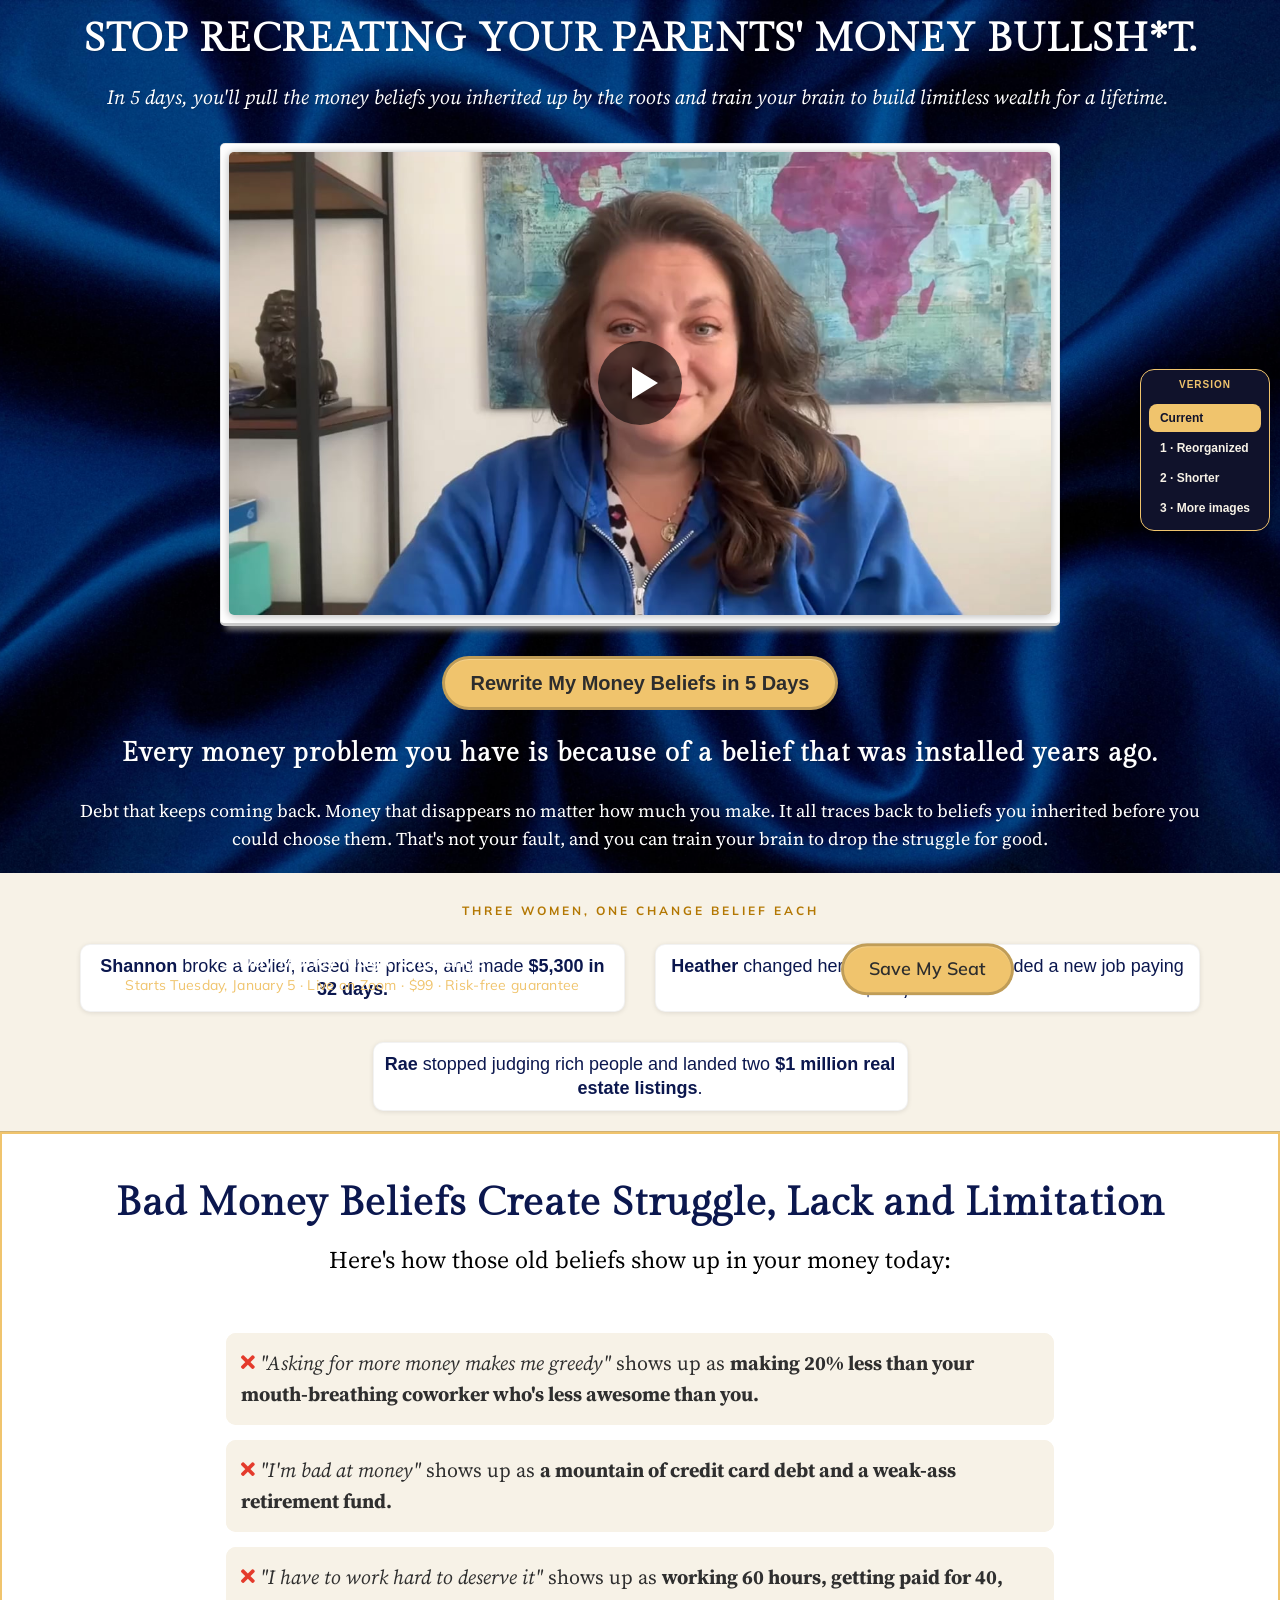
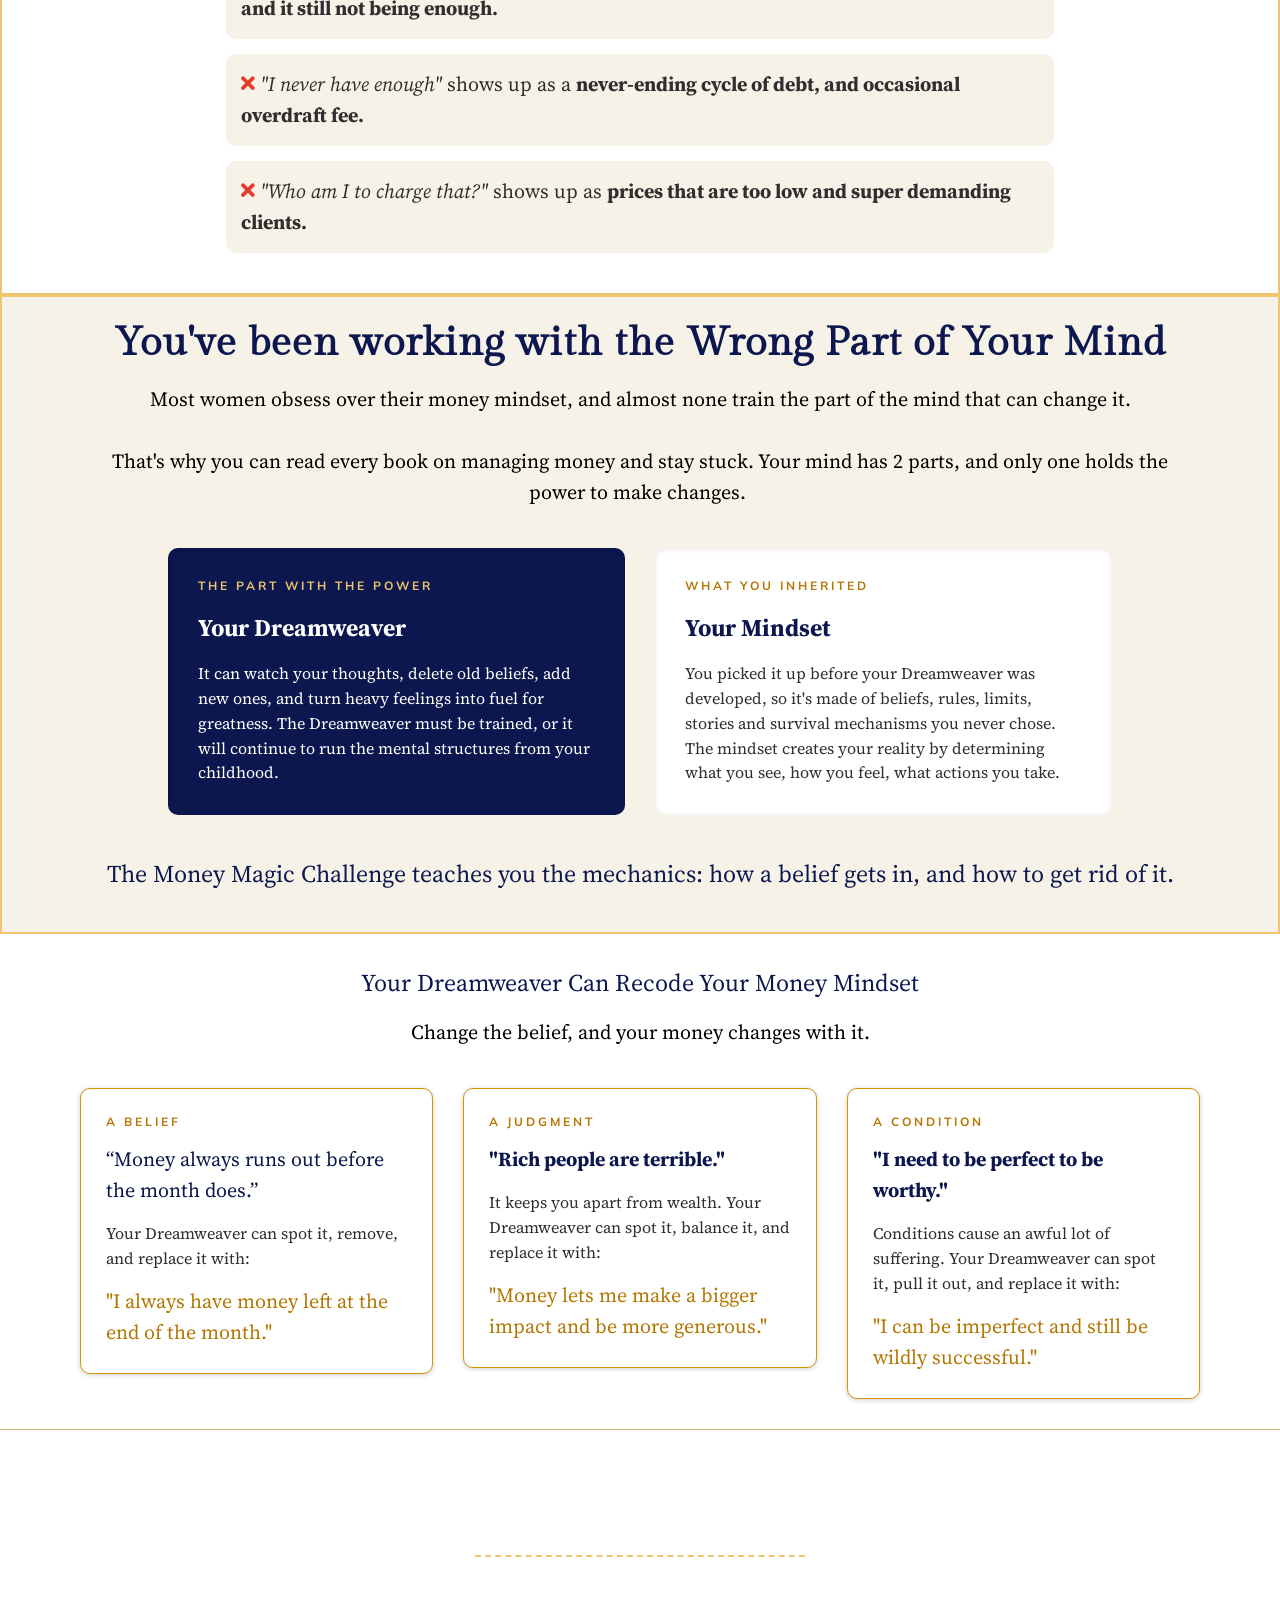
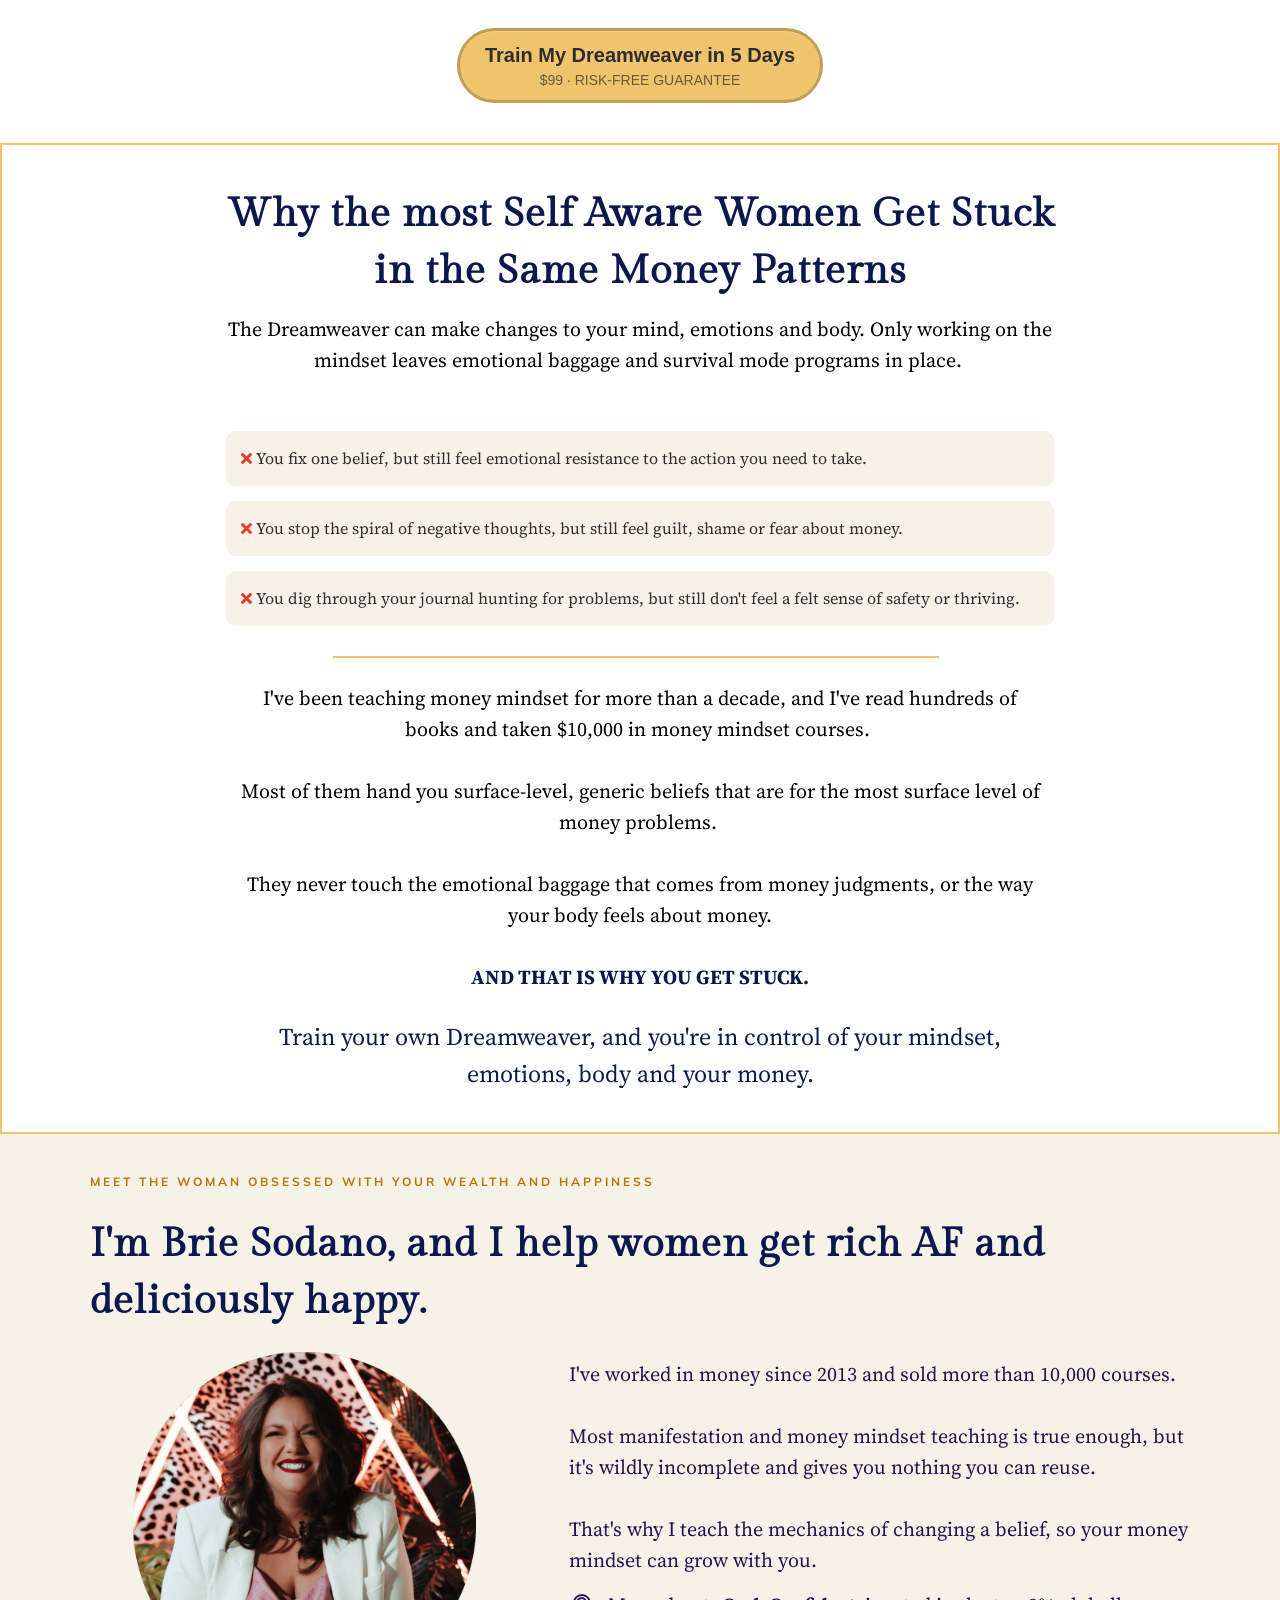
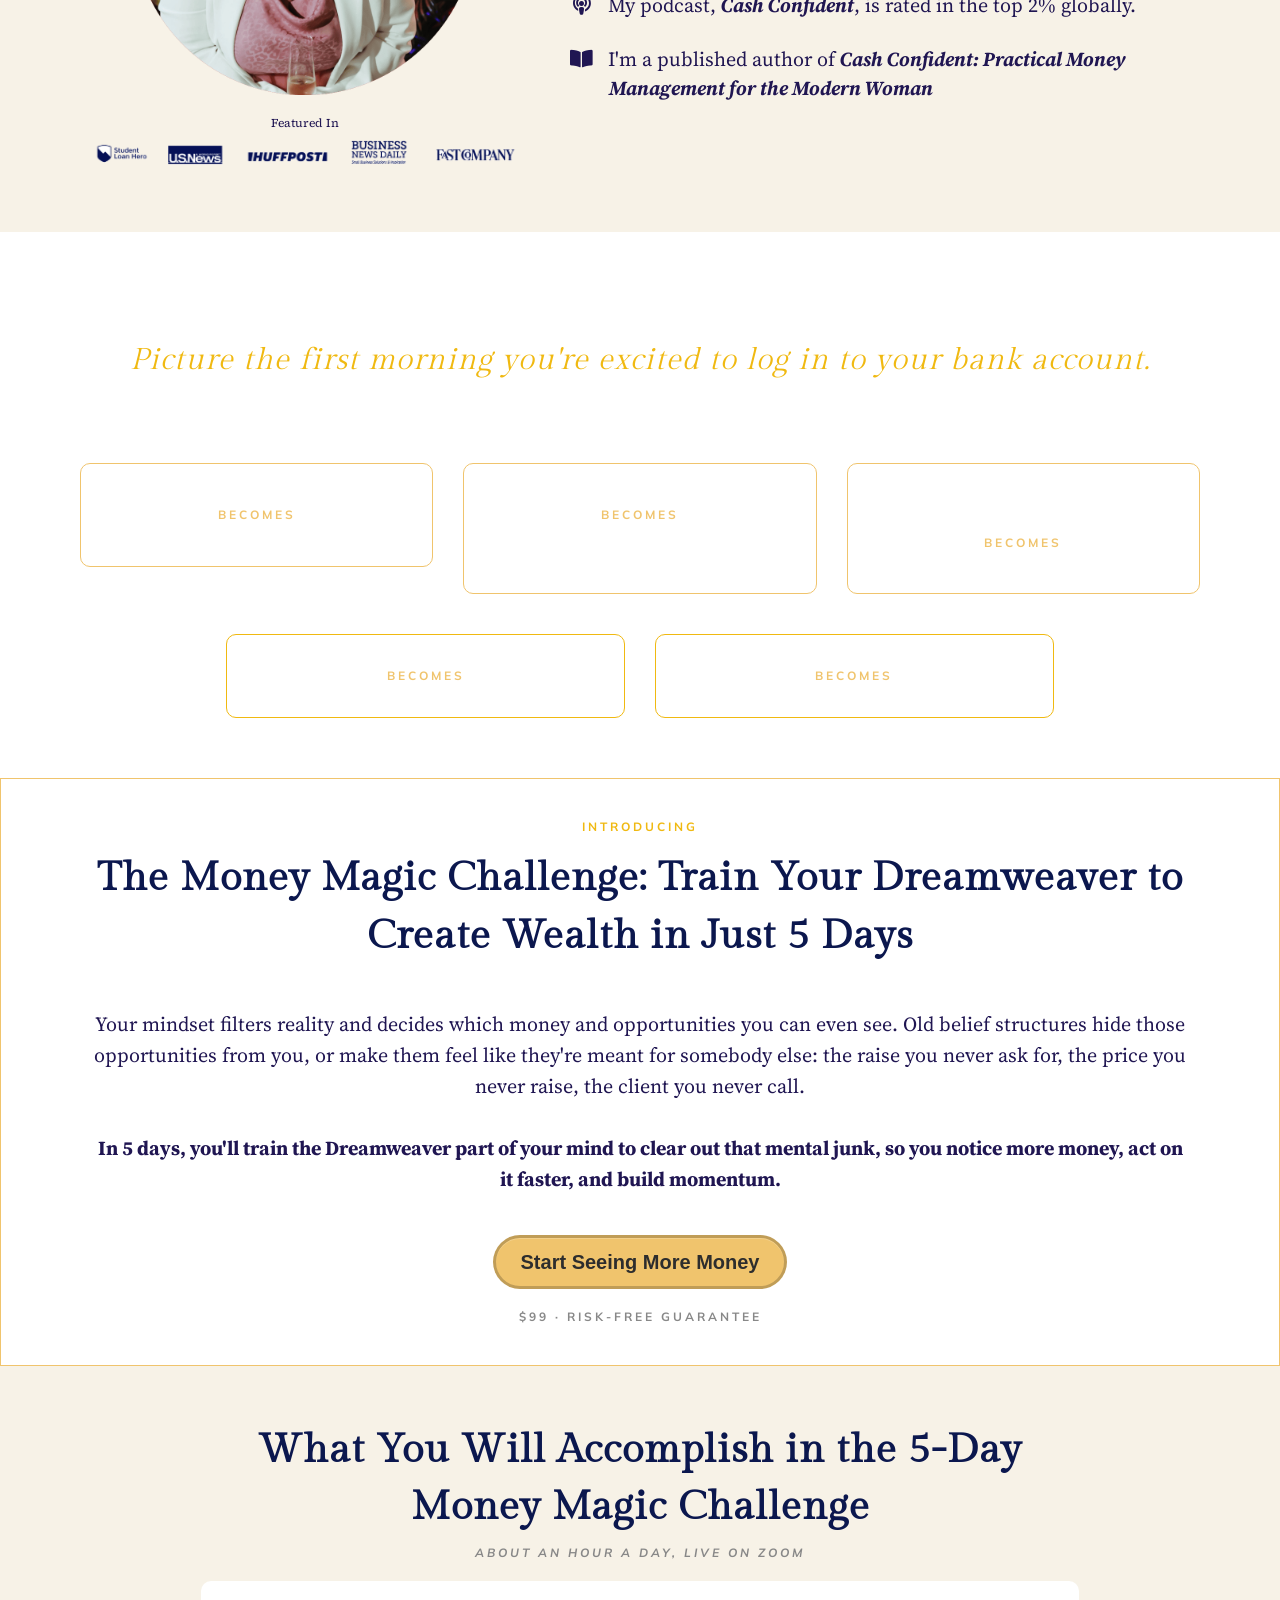
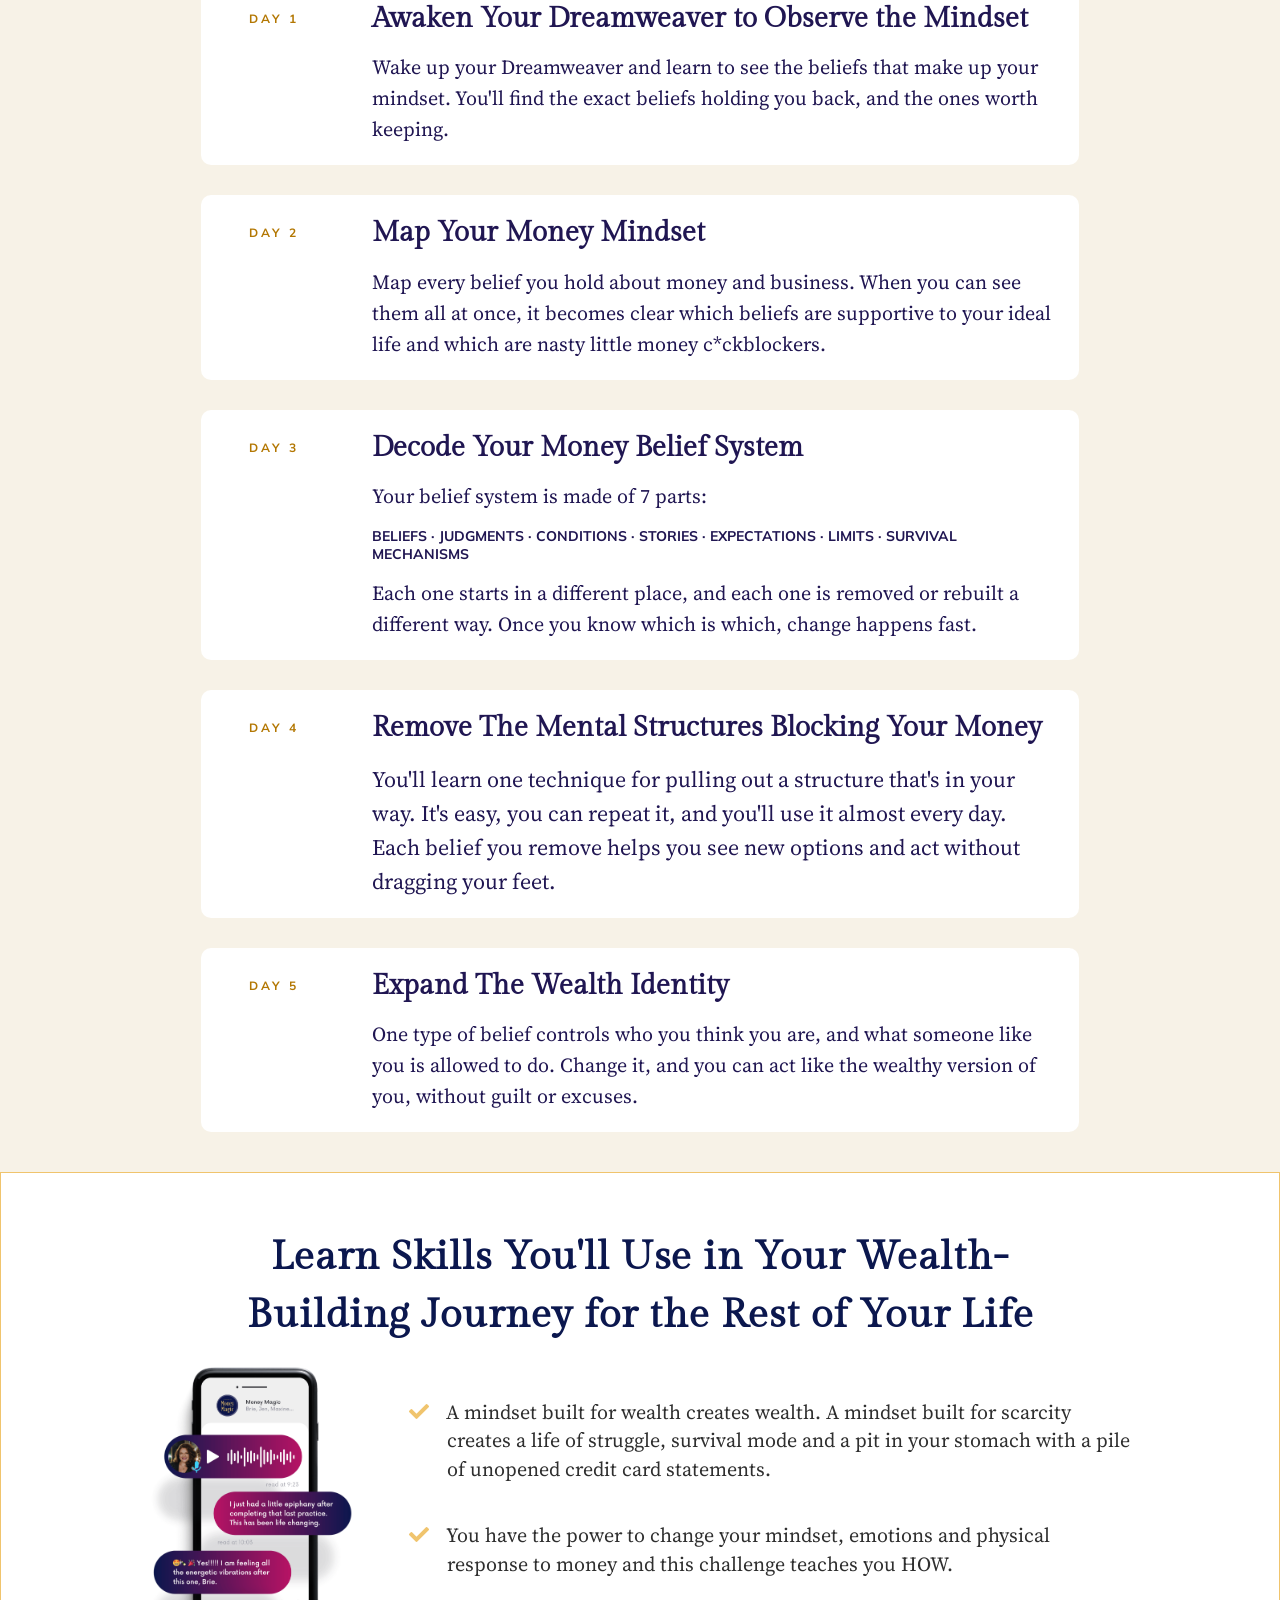
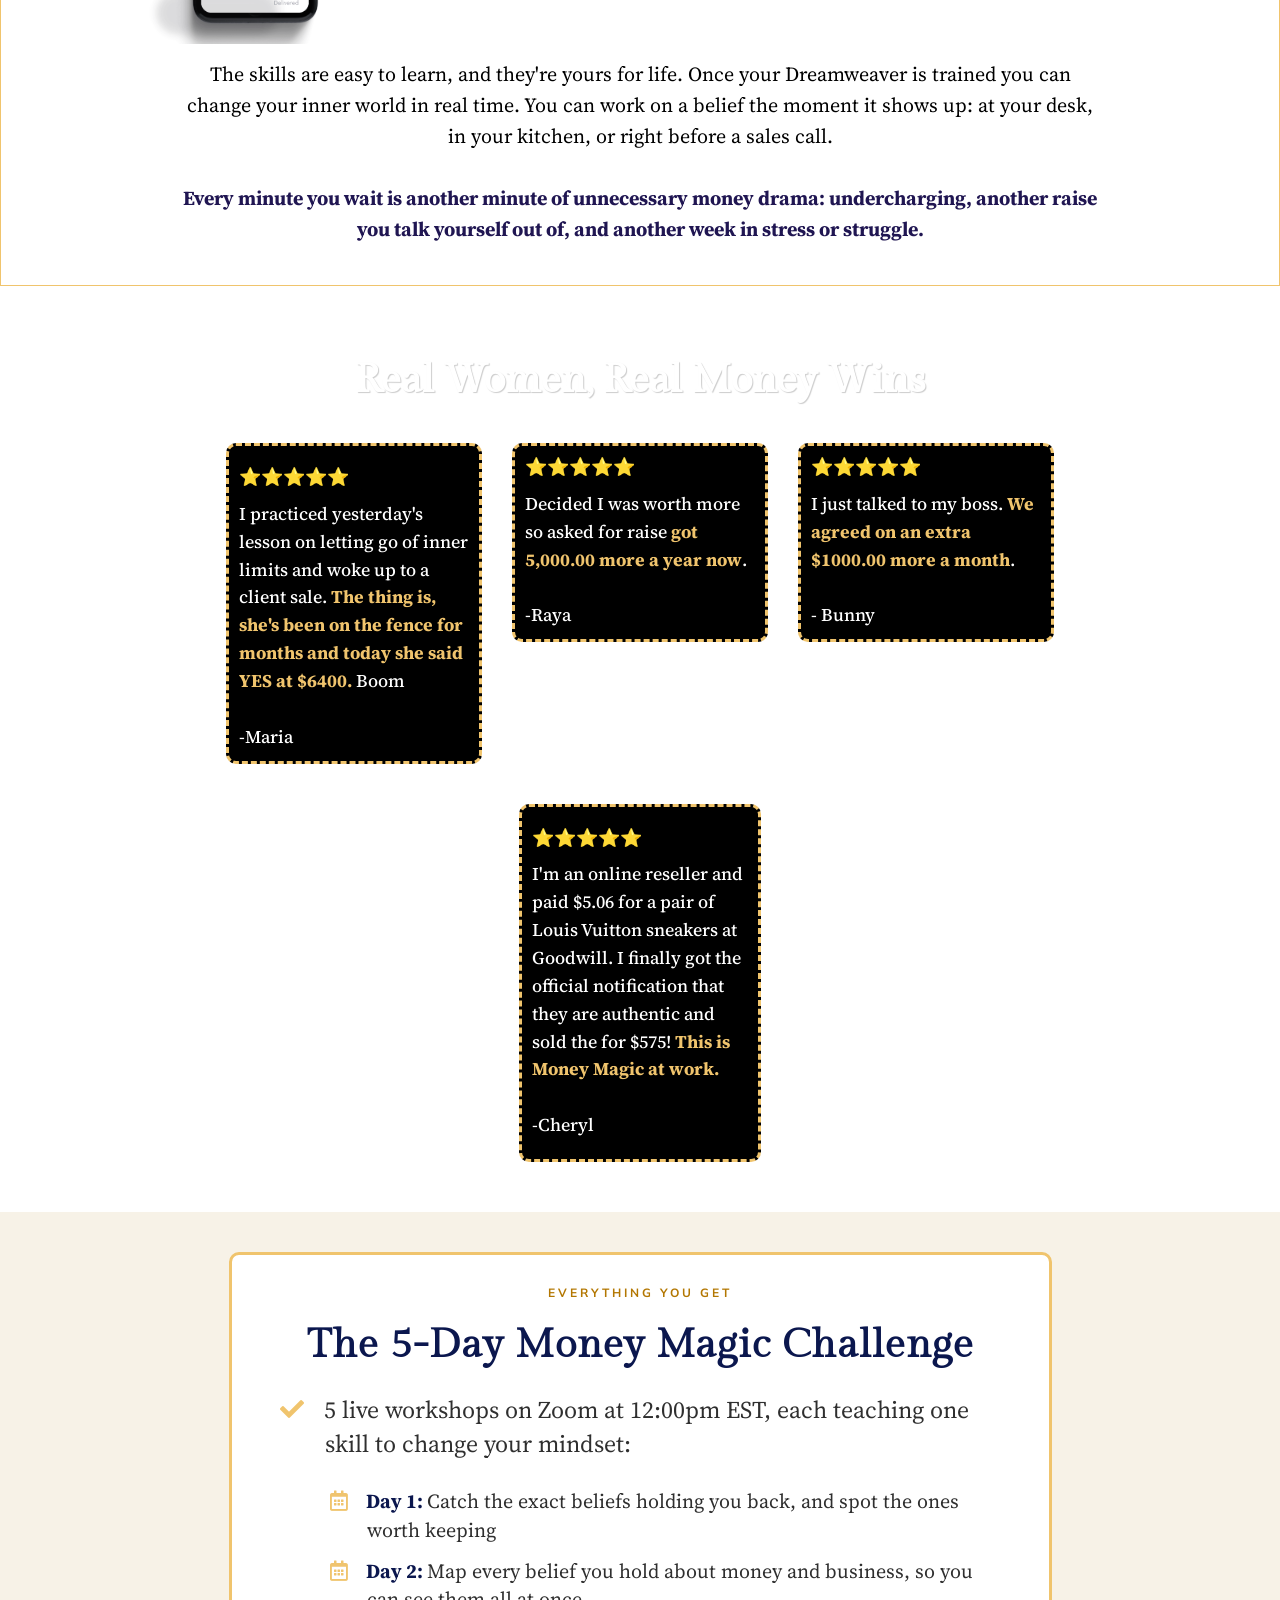
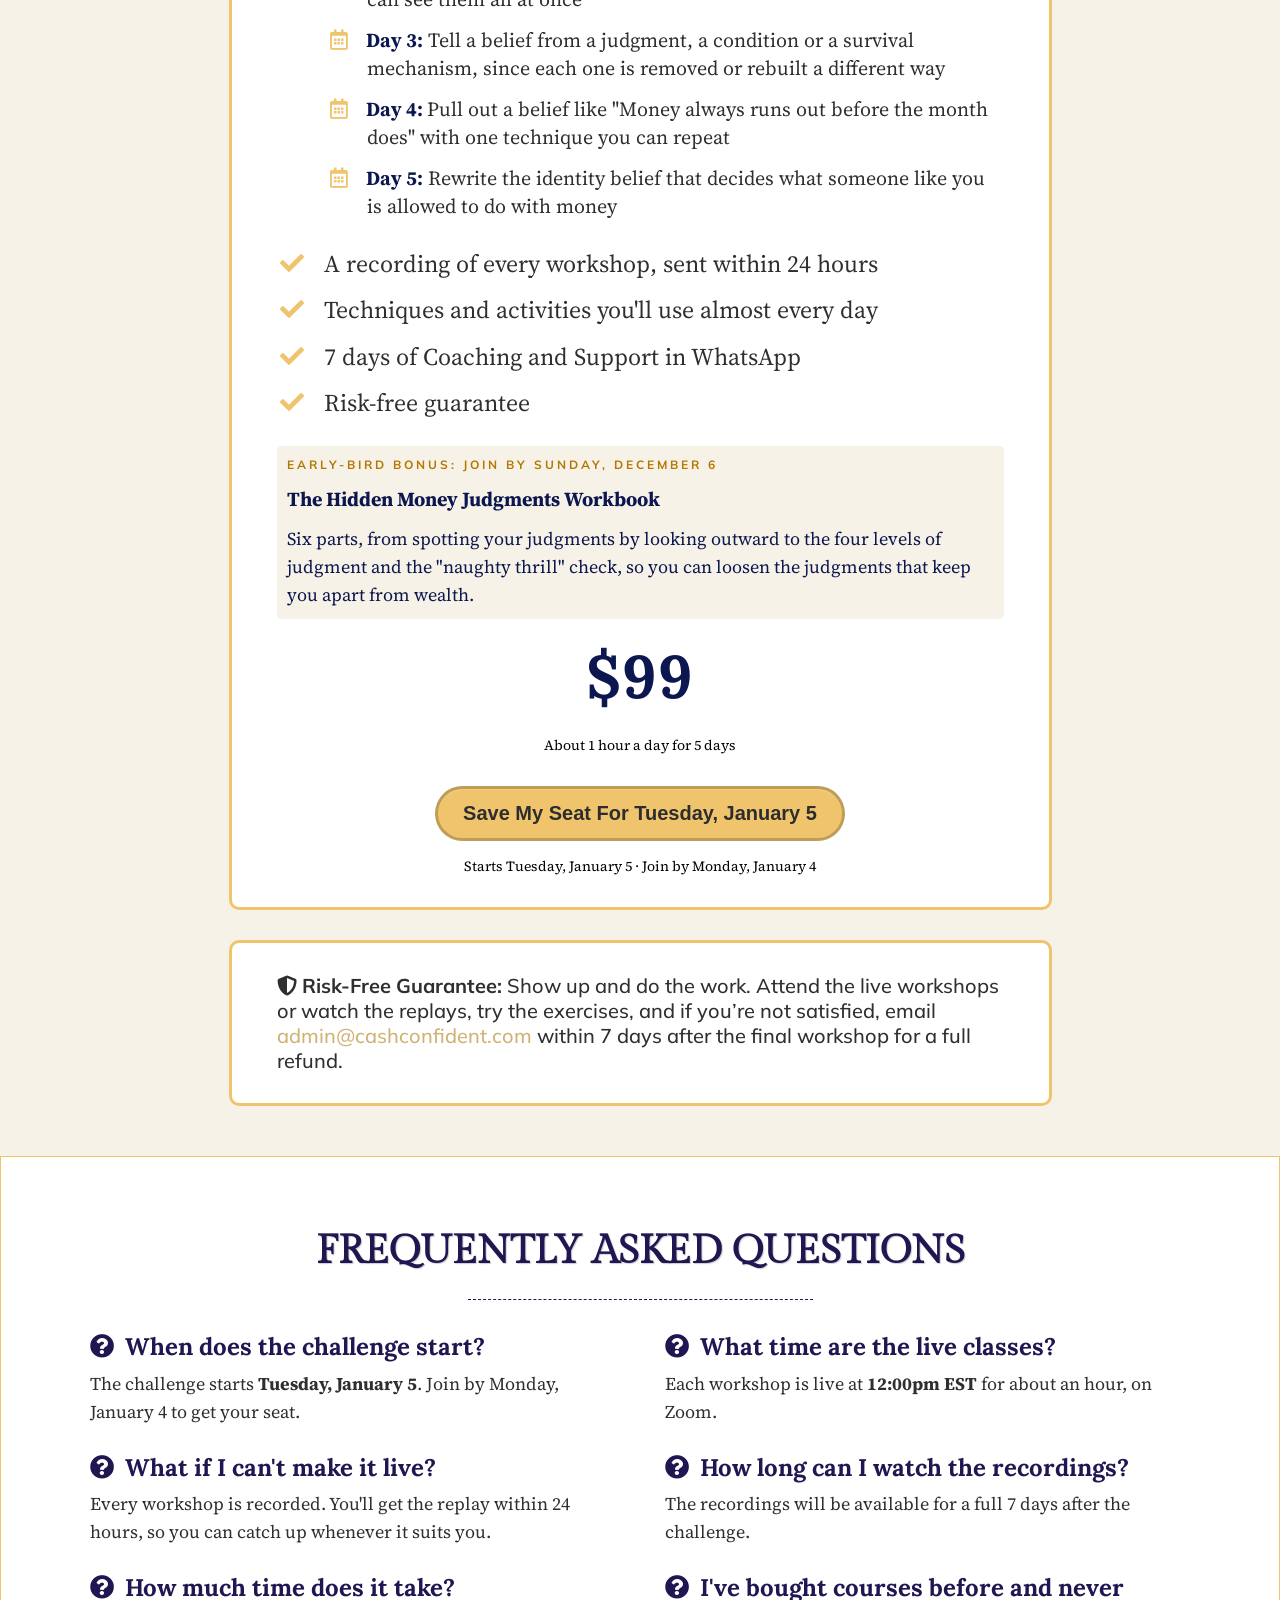
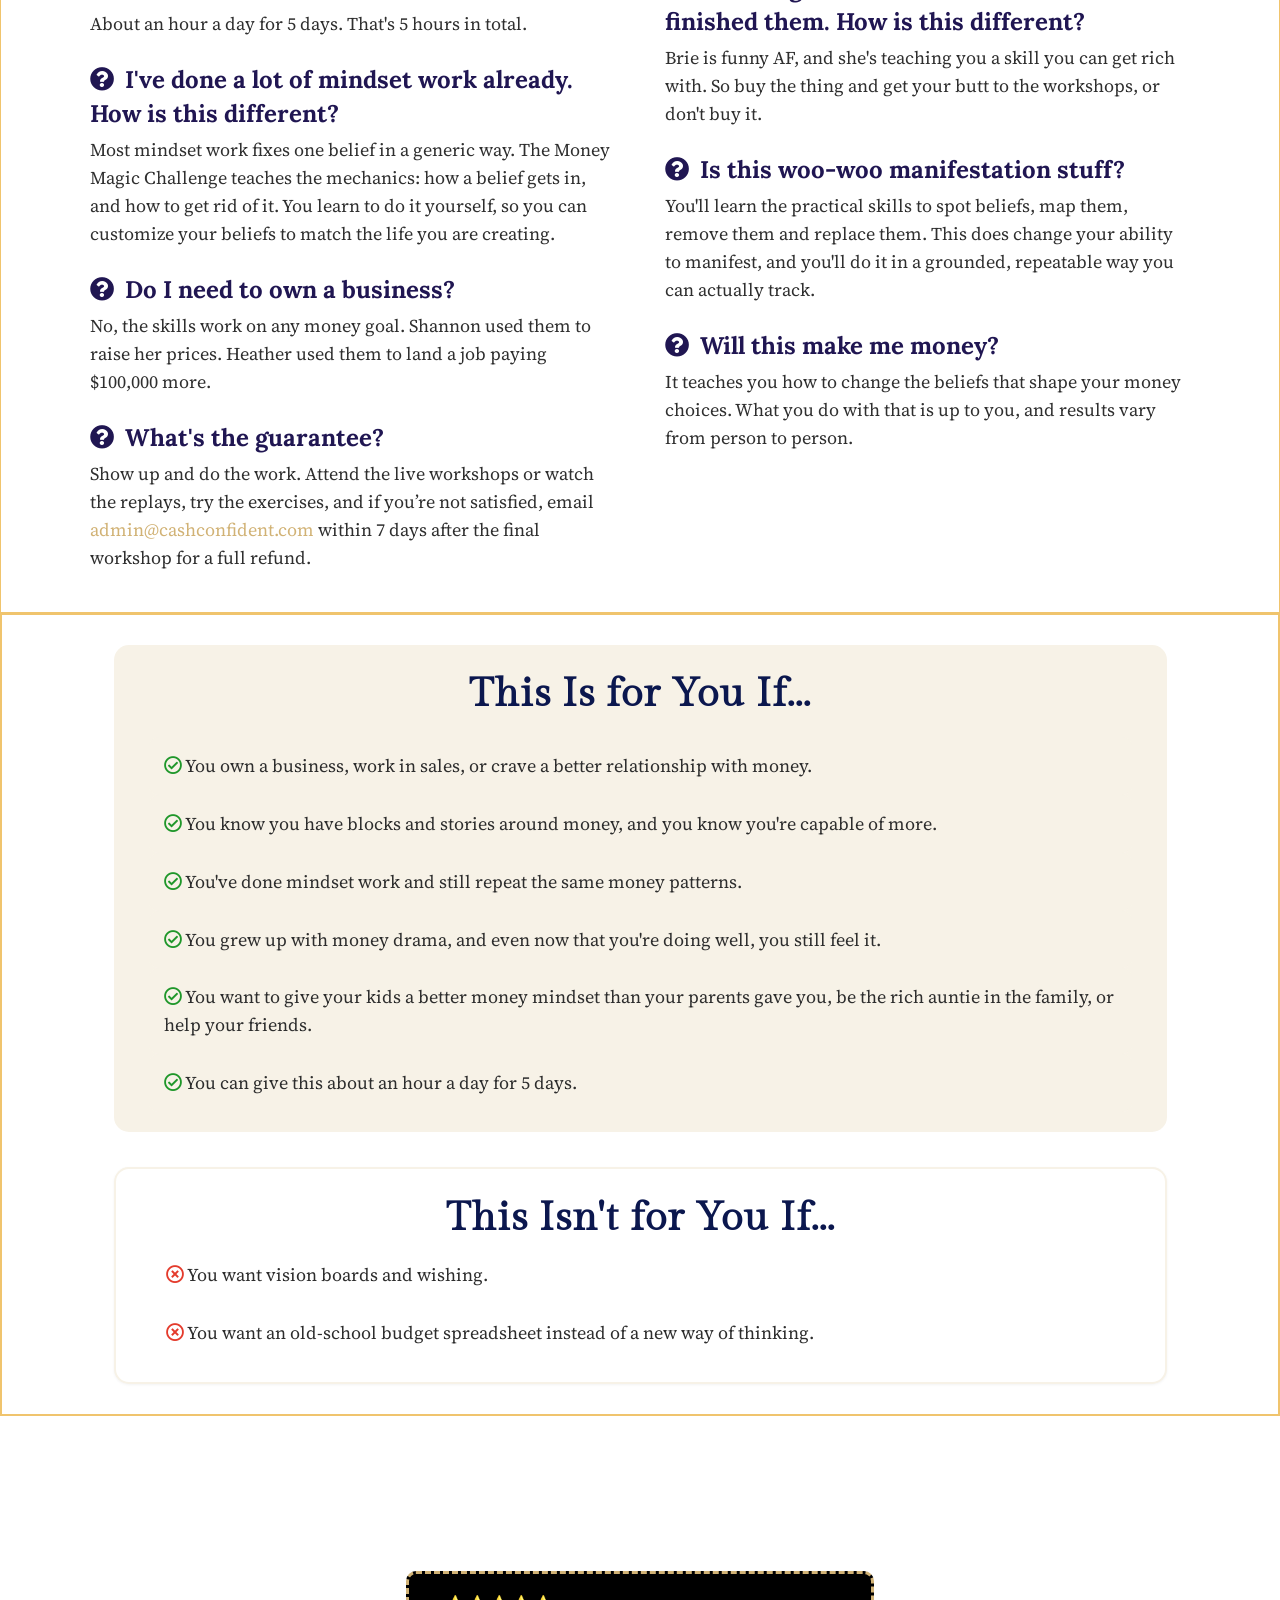
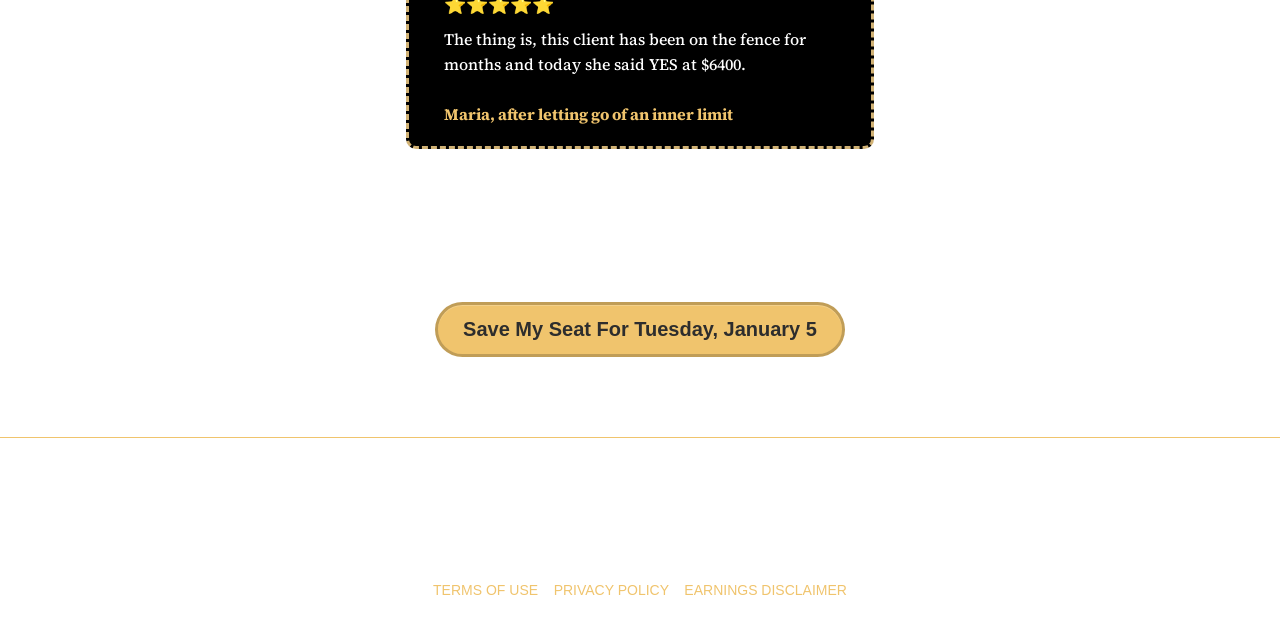
==== edited.html @ 4618d298 "Publish original-vs-edited comparison of the Money Magic opt-in page Co-Authored-By: Claude Opus 5.5" ====
<!doctype html>
<html lang="en" class="clickfunnels-com wf-proximanova-i4-active wf-proximanova-i7-active wf-proximanova-n4-active wf-proximanova-n7-active wf-active wf-proximanova-i3-active wf-proximanova-n3-active wf-proximanovasoft-n4-active wf-proximanovasoft-n7-active wf-proximasoft-n4-active wf-proximasoft-i4-active wf-proximasoft-i6-active wf-proximasoft-n6-active wf-proximasoft-i7-active wf-proximasoft-n7-active avcHn2VQJenBvoR5hilPG bgCover100 " style="background-color: rgba(255, 255, 255, 0); overflow: initial;">
<!-- SANDBOX COPY of https://www.cashconfident.com/optin-641442911793975377915 (captured 2026-11-10). Tracking removed; forms and checkout links disabled. -->
<head data-next-url="" data-this-url="">
  <meta charset="UTF-8">
  <meta name="robots" content="noindex, nofollow">
  <meta content="text/html;charset=utf-8" http-equiv="Content-Type">
  <meta content="utf-8" http-equiv="encoding">
  <meta name="viewport" content="width=device-width, initial-scale=1">
    <title>5-Day Money Magic Challenge w/ Brie Sodano</title>
<meta class="metaTagTop" name="description" content="The Money Magic Challenge: Train Your Brain for Wealth in Just 5 Days. Your mindset impacts every decision you make, action you take, and feeling you have, and YOU have the power to change. 
The Dreamweaver part of your mind can help you remove all the mental junk between you and your dreams. The real magic? Your mindset gets better faster, you aim better, and you build momentum.">
<meta class="metaTagTop" name="keywords" content="Brie Sodano, Cash Confident, Money Magic, manifestation, financial clarity, money mindset">
<meta class="metaTagTop" name="author" content="Brie Sodano">
<meta class="metaTagTop" property="og:image" content="https:assets/img/Money-Magic-Branding-Images-2-.png" id="social-image">
    <meta property="og:title" content="5-Day Money Magic Challenge w/ Brie Sodano">
<meta property="og:description" content="The Money Magic Challenge: Train Your Brain for Wealth in Just 5 Days. Your mindset impacts every decision you make, action you take, and feeling you have, and YOU have the power to change. 
The Dreamweaver part of your mind can help you remove all the mental junk between you and your dreams. The real magic? Your mindset gets better faster, you aim better, and you build momentum.">
  <meta property="og:url" content="https://www.cashconfident.com/optin-641442911793975377915">
  <meta property="og:type" content="website">

  <link rel="stylesheet" media="screen" href="assets/css/lander.css">

  <link rel="canonical" href="https://www.cashconfident.com/optin-641442911793975377915">
  <link rel="stylesheet" href="assets/fa/css/all.css">
  <link rel="stylesheet" href="assets/fa/css/v4-shims.css">
  <link href="https://fonts.googleapis.com/css?family=Open+Sans:400,700|Oswald:400,700|Droid+Sans:400,700|Roboto:400,700|Lato:400,700|PT+Sans:400,700|Source+Sans+Pro:400,600,700|Noto+Sans:400,700|PT+Sans:400,700|Ubuntu:400,700|Bitter:400,700|PT+Serif:400,700|Rokkitt:400,700|Droid+Serif:400,700|Raleway:400,700|Inconsolata:400,700" rel="stylesheet" type="text/css">

  <meta property="cf:funnel_id" content="T3NqOERQZk56NFFkV0NDazAvcXkxdz09LS1PMEk2N2NOSUVRSG4zbElkT203RE13PT0=--7b0cd68bad37ecde96a34cb411210b240df66e63">
  <meta property="cf:page_id" content="OElFWDEyNjI5T3picjFLME5QaDB4UT09LS05UWNTM2JERVNiQi8vdldXbXhzQXZ3PT0=--8e44906503a81f2cb41007168d336b3d7f505273">
  <meta property="cf:funnel_step_id" content="RExybUkzZ2hWV0x4clk5Y2dXck9JZz09LS1MeFpJYmV0VmV4OFUrbzIremRVM0lBPT0=--5f4da9fcc5a32a0ffbc669ae4e09ec818a310fb6">
  <meta property="cf:user_id" content="djlSd0M3WFQwRlVjL094V2NmQ2o2dz09LS1SRkc4L3hLRFlNamlvcDVWOFY3SDVnPT0=--bf04c906a61883a85d9607804eb051921a72e946">
  <meta property="cf:account_id" content="emFCamQ1S0IyVzFzaXhxVWZ6bVRUdz09LS1JN2NMSTBWZURNQmpvbGM4RHNaaTh3PT0=--b5f4116912e58ca9a929990f0626e938e79617cc">
  <meta property="cf:page_code" content="NjQxNDQyOTA=">
  <meta property="cf:mode_id" content="1">
  <meta property="cf:time_zone" content="Eastern Time (US &amp; Canada)">
  <meta property="cf:app_domain" content="app.clickfunnels.com">

    


  <style>
    [data-timed-style='fade']{display:none}[data-timed-style='scale']{display:none}
  </style>
<link rel='icon' type='image/png' href='assets/img/SwordStars.svg'></link>

<!-- End Facebook Pixel Code -->


<!-- Pinterest Tag -->


<!-- end Pinterest Tag --><style>
.cc-video-box{position:relative;aspect-ratio:16/9;max-width:100%;overflow:hidden}
.cc-video{position:absolute;inset:0;display:block}.cc-video img{width:100%;height:100%;object-fit:cover;display:block}
.cc-play{position:absolute;left:50%;top:50%;width:84px;height:84px;margin:-42px 0 0 -42px;border-radius:50%;background:rgba(0,0,0,.6)}
.cc-play::after{content:"";position:absolute;left:34px;top:26px;border-style:solid;border-width:16px 0 16px 26px;border-color:transparent transparent transparent #fff}
.cc-video:focus-visible{outline:3px solid #F0C46D;outline-offset:3px}
</style>
</head>
  <script type="text/javascript">function init(){for(var t=document.getElementsByTagName("img"),e=0;e<t.length;e++){var i=t[e].getAttribute("data-src");if(i){for(var n=t[e].parentElement,a=0;0==a&&n;)a=n.scrollWidth,n=n.parentElement;a&&0<i.indexOf("images.clickfunnels.com")&&(i="https://www.cashconfident.com/hosted/images/cdn-cgi/image/fit=scale-down,width="+a+",quality=75/"+i),t[e].setAttribute("src",i)}}}window.addEventListener("load",init);</script><body data-affiliate-param="affiliate_id" data-show-progress="true">
  <svg xmlns="http://www.w3.org/2000/svg" style="display: none !important">
    <filter id="grayscale">
      <fecolormatrix type="matrix" values="0.3333 0.3333 0.3333 0 0 0.3333 0.3333 0.3333 0 0 0.3333 0.3333 0.3333 0 0 0 0 0 1 0"></fecolormatrix>
    </filter>
  </svg>
  <div class="containerWrapper">
                                                                                                                                                                                                                                                                                                                                                                                                    <textarea id="tracking-body-top" style="display: none !important"></textarea>
<input id="submit-form-action" value="redirect-url" data-url="#" data-ar-service="API" data-ar-list="Scarcity Spiral Field Guide - Opt-In (0)" data-webhook="" type="hidden" data-ar-list-id="10083451">
<div class="nodoHiddenFormFields hide">
<input id="elHidden1" class="elInputHidden elInput" name="ad" type="hidden">
<input id="elHidden2" class="elInputHidden elInput" name="tag" type="hidden">
<input id="elHidden3" class="elInputHidden elInput" name="" type="hidden">
<input id="elHidden4" class="elInputHidden elInput" name="" type="hidden">
<input id="elHidden5" class="elInputHidden elInput" name="" type="hidden">
</div>
<div class="nodoCustomHTML hide"></div>
<div class="modalBackdropWrapper" style="background-color: rgba(0, 0, 0, 0.4); height: 100%; display: none;"></div>
<div class="container containerModal noTopMargin padding40-top padding40-bottom padding40H borderSolid cornersAll radius10 shadow0 bgNoRepeat emptySection borderLight border3px smallContainer noBounce" id="modalPopup" data-title="Modal" data-block-color="0074C7" style="margin-top: 100px; padding-top: 35px; padding-bottom: 20px; border-color: rgb(240, 196, 109); outline: none; background-color: rgb(247, 242, 231); display: none;" data-trigger="none" data-animate="top" data-delay="0">
<div class="containerInner ui-sortable"></div>
<div class="closeLPModal"><img src="[data-uri]" alt="" data-src="https://www.clickfunnels.com/images/closemodal.png"></div>
</div>
<div class="dropZoneForSections ui-droppable" style="display: none;"><div class="dropIconr"><i class="fa fa-plus"></i></div></div>
<style id="bold_style_tmp_headline1-90167">#tmp_headline1-90167 .elHeadline b{color:rgb(230,51,51);}</style>
<style id="button_style_tmp_button-94931">#tmp_button-94931 .elButtonFlat:hover{background-color:#0564a9!important;}#tmp_button-94931 .elButtonBottomBorder:hover{background-color:#0564a9!important;}#tmp_button-94931 .elButtonSubtle:hover{background-color:#0564a9!important;}#tmp_button-94931 .elButtonGradient{background-image:-webkit-gradient(linear,left top,left bottom,color-stop(0,rgb(6,124,209)),color-stop(1,#0564a9));background-image:-o-linear-gradient(bottom,rgb(6,124,209) 0%,#0564a9 100%);background-image:-moz-linear-gradient(bottom,rgb(6,124,209) 0%,#0564a9 100%);background-image:-webkit-linear-gradient(bottom,rgb(6,124,209) 0%,#0564a9 100%);background-image:-ms-linear-gradient(bottom,rgb(6,124,209) 0%,#0564a9 100%);background-image:linear-gradient(to bottom,rgb(6,124,209) 0%,#0564a9 100%);}#tmp_button-94931 .elButtonGradient:hover{background-image:-webkit-gradient(linear,left top,left bottom,color-stop(1,rgb(6,124,209)),color-stop(0,#0564a9));background-image:-o-linear-gradient(bottom,rgb(6,124,209) 100%,#0564a9 0%);background-image:-moz-linear-gradient(bottom,rgb(6,124,209) 100%,#0564a9 0%);background-image:-webkit-linear-gradient(bottom,rgb(6,124,209) 100%,#0564a9 0%);background-image:-ms-linear-gradient(bottom,rgb(6,124,209) 100%,#0564a9 0%);background-image:linear-gradient(to bottom,rgb(6,124,209) 100%,#0564a9 0%);}#tmp_button-94931 .elButtonBorder{border:3px solid rgb(6,124,209)!important;color:rgb(6,124,209)!important;}#tmp_button-94931 .elButtonBorder:hover{background-color:rgb(6,124,209)!important;color:#FFF!important;}</style>
<div class="container noTopMargin padding40-top padding40-bottom padding40H borderSolid cornersAll radius0 shadow0 activeSection_topBorder0 activeSection_bottomBorder0 fullContainer emptySection block_positionrelative stickyTop bgCover borderLightBottom border2px" id="section-6371010000" data-title="Section" data-block-color="0074C7" style='padding-top: 10px; padding-bottom: 10px; outline: none; border-color: rgb(240, 196, 109); background-color: rgb(47, 47, 47); background-image: url("assets/img/elegant-blue-silk-fabric-with-swirling-texture.jpg");' data-trigger="none" data-animate="fade" data-delay="500" data-hide-on="desktop">
<div class="containerInner ui-sortable">
<div class="row bgCover noBorder borderSolid border3px cornersAll radius0 shadow0 P0-top P0-bottom P0H noTopMargin" id="row--88621" data-trigger="none" data-animate="fade" data-delay="500" data-title="2 column row" style="padding-top: 0px; padding-bottom: 0px; margin: 0px; outline: none;display: none !important;">
<div id="col-left-187" class="innerContent col_left ui-resizable col-md-8" data-col="left" data-trigger="none" data-animate="fade" data-delay="500" data-title="1st column" style="outline: none;">
<div class="col-inner bgCover  noBorder borderSolid border3px cornersAll radius0 shadow0 P0-top P0-bottom P0H noTopMargin" style="padding: 0 10px">
<div class="de elHeadlineWrapper ui-droppable de-editable" id="tmp_paragraph-69881" data-de-type="headline" data-de-editing="false" data-title="Paragraph" data-ce="true" data-trigger="none" data-animate="fade" data-delay="500" style="margin-top: 15px; outline: none; cursor: pointer; font-family: Adamina, Helvetica, sans-serif !important;" aria-disabled="false" data-google-font="Adamina">
<div class="ne elHeadline hsSize1 lh5 elMargin0 elBGStyle0 hsTextShadow0" data-bold="inherit" style="text-align: left; color: rgb(11, 23, 78);" data-gramm="false" contenteditable="false">
<b style="">STARTS: October 4th, 2025: </b><i>28 Days of Money Magic Energetic Micro-Practices for $33</i>
</div>
</div>
</div>
</div>
<div id="col-right-114" class="innerContent col_right ui-resizable col-md-4" data-col="right" data-trigger="none" data-animate="fade" data-delay="500" data-title="2nd column" style="outline: none;">
<div class="col-inner bgCover  noBorder borderSolid border3px cornersAll radius0 shadow0 P0-top P0-bottom P0H noTopMargin" style="padding: 0 10px">
<div class="de elBTN elAlign_center elMargin0 ui-droppable de-editable" id="button-19751" data-de-type="button" data-de-editing="false" data-title="button" data-ce="false" data-trigger="none" data-animate="fade" data-delay="500" style="margin-top: 0px; outline: none; cursor: pointer;" aria-disabled="false" data-elbuttontype="1">
<a href="#join" class="elButton elButtonSize1 elButtonColor1 elButtonRounded elButtonPadding2 elBtnVP_10 elButtonFluid elBtnHP_25 elButtonTxtColor1 mfs_19 elBTNone elButtonCorner60 elBTN_b_3 elButtonShadowN1 ea-buttonPulseGlow" style="color: rgb(255, 255, 255); font-weight: 600; background-color: rgb(219, 43, 57); font-size: 18px;" rel="noopener noreferrer" id="undefined-1110-251">
<span class="elButtonMain">LET'S RAISE MY MONEY VIBES</span>
<span class="elButtonSub"></span>
</a>
</div>
</div>
</div>
</div>
<div class="row bgCover noBorder borderSolid border3px cornersAll radius0 shadow0 P0-top P0-bottom P0H noTopMargin" id="row--97900" data-trigger="none" data-animate="fade" data-delay="500" data-title="2 column row" style="padding-top: 20px; padding-bottom: 20px; margin: 0px; outline: none;" data-hide-on="">
		  <div id="col-left-132" class="col-md-6 innerContent col_left ui-resizable" data-col="left" data-trigger="none" data-animate="fade" data-delay="500" data-title="1st column" style="outline: none;">
		  	<div class="col-inner bgCover  noBorder borderSolid border3px cornersAll radius0 shadow0 P0-top P0-bottom P0H noTopMargin" style="padding: 0 10px">
			  <div class="de elHeadlineWrapper ui-droppable de-editable" id="headline-66202-177" data-de-type="headline" data-de-editing="false" data-title="sub-headline" data-ce="true" data-trigger="none" data-animate="fade" data-delay="500" data-gramm="false" style="margin-top: 15px; outline: none; cursor: pointer; font-family: Muli, Helvetica, sans-serif !important;" data-google-font="Muli" aria-disabled="false">
    <h2 class="ne elHeadline hsSize2 lh3 elMargin0 elBGStyle0 hsTextShadow0" style="text-align: center; font-size: 18px; color: rgb(255, 255, 255);" data-bold="inherit" data-gramm="false" contenteditable="false"><b>5-Day Money Magic Challenge</b></h2>
</div>
			</div>
		  </div>
		  <div id="col-right-165" class="col-md-6 innerContent col_right ui-resizable" data-col="right" data-trigger="none" data-animate="fade" data-delay="500" data-title="2nd column" style="outline: none;">
		 	 <div class="col-inner bgCover  noBorder borderSolid border3px cornersAll radius0 shadow0 P0-top P0-bottom P0H noTopMargin" style="padding: 0 10px"><div class="de elBTN elAlign_center elMargin0 ui-droppable de-editable" id="button-61107-142" data-de-type="button" data-de-editing="false" data-title="button" data-ce="false" data-trigger="none" data-animate="fade" data-delay="500" style="margin-top: 0px; outline: none; cursor: pointer; font-family: Muli, Helvetica, sans-serif !important;" aria-disabled="false" data-elbuttontype="1" data-google-font="Muli">
<a href="#join" class="elButton elButtonSize1 elButtonColor1 elButtonRounded elButtonPadding2 elBtnVP_10 elButtonFluid elBtnHP_25 elButtonTxtColor1 elBTNone elButtonCorner60 elBTN_b_3 elButtonShadowN1 ea-buttonPulseGlow mfs_15" style="color: rgb(45, 45, 45); font-weight: 600; background-color: rgb(240, 196, 109); font-size: 18px;" rel="noopener noreferrer" id="undefined-1110-251-681-568">
<span class="elButtonMain">Save My Seat</span>
<span class="elButtonSub"></span>
</a>
</div></div>
		  </div>
</div>
</div>
</div>
<div class="dropZoneForSections ui-droppable" style="display: none;"><div class="dropIconr"><i class="fa fa-plus"></i></div></div>
<div class="container noTopMargin padding40-top padding40-bottom padding40H borderSolid cornersAll radius0 shadow0 activeSection_topBorder0 activeSection_bottomBorder0 fullContainer emptySection block_positionrelative stickyTop bgCover borderLightBottom border2px addBonusBottomSpacing activeSection innerToolsTop" id="section-6371010000-151" data-title="Section - Clone" data-block-color="0074C7" style='padding-top: 0px; padding-bottom: 0px; outline: none; border-color: rgb(240, 196, 109); background-color: rgb(47, 47, 47); background-image: url("assets/img/elegant-blue-silk-fabric-with-swirling-texture.jpg");' data-trigger="none" data-animate="fade" data-delay="500" data-hide-on="mobile">
<div class="containerInner ui-sortable">
<div class="row bgCover noBorder borderSolid border3px cornersAll radius0 shadow0 P0-top P0-bottom P0H noTopMargin" id="row--88621-120" data-trigger="none" data-animate="fade" data-delay="500" data-title="2 column row" style="padding-top: 0px; padding-bottom: 0px; margin: 0px; outline: none;display: none !important;">
<div id="col-left-187-159" class="innerContent col_left ui-resizable col-md-8" data-col="left" data-trigger="none" data-animate="fade" data-delay="500" data-title="1st column" style="outline: none;">
<div class="col-inner bgCover  noBorder borderSolid border3px cornersAll radius0 shadow0 P0-top P0-bottom P0H noTopMargin" style="padding: 0 10px">
<div class="de elHeadlineWrapper ui-droppable de-editable" id="tmp_paragraph-69881-176" data-de-type="headline" data-de-editing="false" data-title="Paragraph" data-ce="true" data-trigger="none" data-animate="fade" data-delay="500" style="margin-top: 15px; outline: none; cursor: pointer; font-family: Adamina, Helvetica, sans-serif !important;" aria-disabled="false" data-google-font="Adamina">
<div class="ne elHeadline hsSize1 lh5 elMargin0 elBGStyle0 hsTextShadow0" data-bold="inherit" style="text-align: left; color: rgb(11, 23, 78);" data-gramm="false" contenteditable="false">
<b style="">STARTS: October 4th, 2025: </b><i>28 Days of Money Magic Energetic Micro-Practices for $33</i>
</div>
</div>
</div>
</div>
<div id="col-right-114-111" class="innerContent col_right ui-resizable col-md-4" data-col="right" data-trigger="none" data-animate="fade" data-delay="500" data-title="2nd column" style="outline: none;">
<div class="col-inner bgCover  noBorder borderSolid border3px cornersAll radius0 shadow0 P0-top P0-bottom P0H noTopMargin" style="padding: 0 10px">
<div class="de elBTN elAlign_center elMargin0 ui-droppable de-editable" id="button-19751-145" data-de-type="button" data-de-editing="false" data-title="button" data-ce="false" data-trigger="none" data-animate="fade" data-delay="500" style="margin-top: 0px; outline: none; cursor: pointer;" aria-disabled="false" data-elbuttontype="1">
<a href="#join" class="elButton elButtonSize1 elButtonColor1 elButtonRounded elButtonPadding2 elBtnVP_10 elButtonFluid elBtnHP_25 elButtonTxtColor1 mfs_19 elBTNone elButtonCorner60 elBTN_b_3 elButtonShadowN1 ea-buttonPulseGlow" style="color: rgb(255, 255, 255); font-weight: 600; background-color: rgb(219, 43, 57); font-size: 18px;" rel="noopener noreferrer" id="undefined-1110-251-140">
<span class="elButtonMain">LET'S RAISE MY MONEY VIBES</span>
<span class="elButtonSub"></span>
</a>
</div>
</div>
</div>
</div>
<div class="row bgCover noBorder borderSolid border3px cornersAll radius0 shadow0 P0-top P0-bottom P0H noTopMargin" id="row--35971" data-trigger="none" data-animate="fade" data-delay="500" data-title="1 column row" style="padding-top: 10px; padding-bottom: 10px; margin: 0px; outline: none;">
		  <div id="col-full-149" class="col-md-12 innerContent col_left" data-col="full" data-trigger="none" data-animate="fade" data-delay="500" data-title="1st column" style="outline: none;">
		  	<div class="col-inner bgCover  noBorder borderSolid border3px cornersAll radius0 shadow0 P0-top P0-bottom P0H noTopMargin" style="padding: 0 10px">
			  <div class="de elBTN elAlign_center elMargin0 ui-droppable de-editable" id="button-61107-142-154" data-de-type="button" data-de-editing="false" data-title="button" data-ce="false" data-trigger="none" data-animate="fade" data-delay="500" style="margin-top: 0px; outline: none; cursor: pointer; font-family: Muli, Helvetica, sans-serif !important;" aria-disabled="false" data-elbuttontype="1" data-google-font="Muli">
<a href="#join" class="elButton elButtonSize1 elButtonColor1 elButtonRounded elButtonPadding2 elBtnVP_10 elButtonFluid elBtnHP_25 elButtonTxtColor1 elBTNone elButtonCorner60 elBTN_b_3 elButtonShadowN1 ea-buttonPulseGlow mfs_15" style="color: rgb(45, 45, 45); font-weight: 600; background-color: rgb(240, 196, 109); font-size: 18px;" rel="noopener noreferrer" id="undefined-1110-251-681-568-1140">
<span class="elButtonMain">Join the 5-Day Challenge</span>
<span class="elButtonSub" style="font-size: 10px;"></span>
</a>
</div>
			</div>
		  </div>
</div>
</div>
</div>
<div class="container noTopMargin padding40-top padding40-bottom padding40H borderSolid border3px cornersAll radius0 shadow0 activeSection_topBorder0 activeSection_bottomBorder0 fullContainer emptySection bgCover noBorder" id="section-8933910000-173" data-title="Section - Clone" data-block-color="0074C7" style='padding-top: 0px; padding-bottom: 20px; outline: none; border-color: rgb(209, 178, 117); background-color: rgba(22, 46, 82, 0); background-image: url("assets/img/elegant-blue-silk-fabric-with-swirling-texture.jpg");' data-trigger="none" data-animate="fade" data-delay="500" data-hide-on="">
<div class="containerInner ui-sortable">
<div class="row bgCover noBorder borderSolid border3px cornersAll radius0 shadow0 P0-top P0-bottom P0H noTopMargin" id="row--35503" data-trigger="none" data-animate="fade" data-delay="500" data-title="1 column row" style="padding: 10px 0px 0px; margin: 0px auto; outline: none; width: 100%; max-width: 100%;">
		  <div id="col-full-112" class="col-md-12 innerContent col_left" data-col="full" data-trigger="none" data-animate="fade" data-delay="500" data-title="1st column" style="outline: none;">
		  	<div class="col-inner bgCover  noBorder borderSolid border3px cornersAll radius0 shadow0 P0-top P0-bottom P0H noTopMargin" style="padding: 0 10px">
			  <div class="de elHeadlineWrapper ui-droppable de-editable" id="tmp_paragraph-16497" data-de-type="headline" data-de-editing="false" data-title="Paragraph" data-ce="true" data-trigger="none" data-animate="fade" data-delay="500" style='margin-top: 0px; outline: none; cursor: pointer; font-family: "Gilda Display", Helvetica, sans-serif !important;' data-google-font="Gilda+Display" aria-disabled="false">
<div class="ne elHeadline hsSize1 lh5 elMargin0 elBGStyle0 de1pxLetterSpacing deUppercase hsTextShadow1 mfs_18" data-bold="inherit" style="text-align: center; font-size: 40px; color: rgb(255, 255, 255); background-color: rgba(255, 255, 255, 0);" data-gramm="false" contenteditable="false">
<div><b>Stop recreating your parents' money bullsh*t.</b></div>
</div>
</div>
<div class="de elHeadlineWrapper ui-droppable de-editable" id="headline-21944" data-de-type="headline" data-de-editing="false" data-title="Paragraph" data-ce="true" data-trigger="none" data-animate="fade" data-delay="500" style='margin-top: 15px; outline: none; cursor: pointer; font-family: "Gilda Display", Helvetica, sans-serif !important;' data-google-font="Gilda+Display" aria-disabled="false">
<div class="ne elHeadline hsSize1 lh5 elMargin0 elBGStyle0 de1pxLetterSpacing hsTextShadow1 denormalnone22 mfs_14" data-bold="inherit" style="text-align: center; font-size: 20px; color: rgb(255, 255, 255); background-color: rgba(255, 255, 255, 0);" data-gramm="false" contenteditable="false">
<div><b><i>In 5 days, you'll pull the money beliefs you inherited up by the roots and train your brain to build limitless wealth for a lifetime. </i></b></div>
</div>
</div>
			</div>
		  </div>
</div>
<div class="row bgCover noBorder borderSolid border3px cornersAll radius0 shadow0 P0-top P0-bottom P0H noTopMargin" id="row-5110010000-151" data-trigger="none" data-animate="fade" data-delay="500" data-title="1 column row" style="outline: none; padding-bottom: 0px; width: 100%; max-width: 100%; margin-left: auto; margin-right: auto; padding-top: 0px;">
<div id="col-full-896-115" class="col-md-12 innerContent col_left" data-col="full" data-trigger="none" data-animate="fade" data-delay="500" data-title="full column" style="outline: none;">
<div class="col-inner bgCover  noBorder borderSolid border3px cornersAll radius0 shadow0 P0-top P0-bottom P0H noTopMargin">
<div class="de elVideoWrapper de-video-block elMargin0 elVideoWidth75 effect1 elVideoSkin2 ui-droppable de-editable" id="tmp_video-67123" data-de-type="video" data-de-editing="false" data-title="video" data-ce="false" data-trigger="none" data-animate="fade" data-delay="500" data-video-type="vimeo" style="margin-top: 30px; outline: none; cursor: pointer;" data-element-theme="customized" data-vimeo-url="https://vimeo.com/1235887799" data-vimeo-autoplay="yes" data-vimeo-unmute-label="true" aria-disabled="false">
    <div class="elVideo iframeunmuted cc-video-box"><a class="cc-video" href="https://vimeo.com/1235887799" target="_blank" rel="noopener" aria-label="Watch the video on Vimeo"><img src="assets/img/video-poster.jpg" alt="Brie Sodano video"><span class="cc-play" aria-hidden="true"></span></a></div>
</div>
<div class="de elBTN elAlign_center elMargin0 ui-droppable de-editable" id="button-88295" data-de-type="button" data-de-editing="false" data-title="button" data-ce="false" data-trigger="none" data-animate="fade" data-delay="500" style="margin-top: 30px; outline: none; cursor: pointer;" aria-disabled="false" data-elbuttontype="1">
<a href="#join" class="elButton elButtonSize1 elButtonColor1 elButtonRounded elButtonPadding2 elBtnVP_10 elButtonFluid elBtnHP_25 elButtonTxtColor1 elBTNone elButtonCorner60 elBTN_b_3 elButtonShadowN1 ea-buttonPulseGlow mfs_16" style="color: rgb(45, 45, 45); font-weight: 600; background-color: rgb(240, 196, 109); font-size: 20px;" rel="noopener noreferrer" id="undefined-1110-251-787-1048">
<span class="elButtonMain">Rewrite My Money Beliefs in 5 Days</span>
<span class="elButtonSub mfs_12"></span>
</a>
</div>
<div class="de elHeadlineWrapper ui-droppable de-editable" id="headline-30458" data-de-type="headline" data-de-editing="false" data-title="Paragraph" data-ce="true" data-trigger="none" data-animate="fade" data-delay="500" style='margin-top: 25px; outline: none; cursor: pointer; font-family: "Gilda Display", Helvetica, sans-serif !important;' data-google-font="Gilda+Display" aria-disabled="false">
<div class="ne elHeadline hsSize1 lh5 elMargin0 elBGStyle0 de1pxLetterSpacing hsTextShadow1 denormalnone22 mfs_14" data-bold="inherit" style="text-align: center; font-size: 26px; color: rgb(255, 255, 255); background-color: rgba(255, 255, 255, 0);" data-gramm="false" contenteditable="false">
<div><b>Every money problem you have is because of a belief that was installed years ago.</b></div>
</div>
</div>
<div class="de elHeadlineWrapper ui-droppable de-editable" id="headline-15689" data-de-type="headline" data-de-editing="false" data-title="Paragraph" data-ce="true" data-trigger="none" data-animate="fade" data-delay="500" style='margin-top: 25px; outline: none; cursor: pointer; font-family: "Gilda Display", Helvetica, sans-serif !important;' data-google-font="Gilda+Display" aria-disabled="false">
<div class="ne elHeadline hsSize1 lh5 elMargin0 elBGStyle0 de1pxLetterSpacing hsTextShadow1 denormalnone22 mfs_14" data-bold="inherit" style="text-align: center; font-size: 18px; color: rgb(255, 255, 255); background-color: rgba(255, 255, 255, 0);" data-gramm="false" contenteditable="false">
<div><span style="background-color: rgba(255, 255, 255, 0);"><b>Debt that keeps coming back. Money that disappears no matter how much you make. It all traces back to beliefs you inherited before you could choose them. That's not your fault, and you can train your brain to drop the struggle for good.</b></span></div>
</div>
</div>
</div>
</div>
</div>
<div class="row bgCover noBorder borderSolid border3px cornersAll radius0 shadow0 P0-top P0-bottom P0H noTopMargin" id="row--17085" data-trigger="none" data-animate="fade" data-delay="500" data-title="2 column row" style="padding-top: 0px; padding-bottom: 0px; margin: 0px; outline: none;display: none !important;" data-hide-on="desktop">
		  <div id="col-left-118" class="innerContent col_left ui-resizable col-md-3" data-col="left" data-trigger="none" data-animate="fade" data-delay="500" data-title="1st column" style="outline: none;">
		  	<div class="col-inner bgCover  noBorder borderSolid border3px cornersAll radius0 shadow0 P0-top P0-bottom P0H noTopMargin" style="padding: 0 10px">
	<div class="de elImageWrapper de-image-block elAlign_center elMargin0 ui-droppable de-editable" id="tmp_image-80329" data-de-type="img" data-de-editing="false" data-title="image" data-ce="false" data-trigger="none" data-animate="fade" data-delay="500" style="margin-top: 0px; outline: none; cursor: pointer;" data-hide-on="" aria-disabled="false">
		<img src="[data-uri]" class="elIMG ximg" alt="" width="" data-src="assets/img/Human-Created-Content.png">
</div>
</div>
		  </div>
		  <div id="col-right-132" class="innerContent col_right ui-resizable col-md-9" data-col="right" data-trigger="none" data-animate="fade" data-delay="500" data-title="2nd column" style="outline: none;">
		 	 <div class="col-inner bgCover  noBorder borderSolid border3px cornersAll radius0 shadow0 P0-top P0-bottom P0H noTopMargin" style="padding: 0 10px">
			  <div class="de elHeadlineWrapper ui-droppable de-editable" id="headline-29878" data-de-type="headline" data-de-editing="false" data-title="Paragraph" data-ce="true" data-trigger="none" data-animate="fade" data-delay="500" style="margin-top: 0px; outline: none; cursor: pointer; display: none; font-family: Adamina, Helvetica, sans-serif !important;" data-google-font="Adamina" aria-disabled="false">
<div class="ne elHeadline hsSize1 lh5 elMargin0 elBGStyle0 hsTextShadow0 de1pxLetterSpacing deCapitalize mfs_14" data-bold="inherit" style="text-align: center; font-size: 36px; color: rgb(255, 255, 255); background-color: rgba(255, 255, 255, 0);" data-gramm="false" contenteditable="false">
<div><font color="#f0c46d">Money Magic Practices work by <b>training your brain</b>’s <b><i><u>Reticular Activating System</u></i></b> to <b>see opportunities</b>, <b>easy pathways</b>, and <b>financial wins</b>… AND <u><i>stop focusing on the money struggle</i>.</u>  </font></div>
</div>
</div>
			 </div>
		  </div>
</div>
</div>
</div>
<div class="dropZoneForSections ui-droppable" style="display: none;"><div class="dropIconr"><i class="fa fa-plus"></i></div></div>
<div class="container fullContainer noTopMargin padding20-top padding20-bottom padding40H borderSolid cornersAll radius0 shadow0 bgNoRepeat emptySection borderLightBottom border1px" id="section--23059-106" data-title="Section - Clone" data-block-color="0074C7" style="padding-top: 10px; padding-bottom: 10px; background-color: rgb(247, 242, 231); outline: none; margin-top: 0px; border-color: rgb(209, 178, 117);" data-trigger="none" data-animate="fade" data-delay="500">
		<div class="containerInner ui-sortable">
		<div class="row bgCover noBorder borderSolid border3px cornersAll radius0 shadow0 P0-top P0-bottom P0H noTopMargin" id="row--92622-143-107-185" data-trigger="none" data-animate="fade" data-delay="500" data-title="1 column row - Clone - Clone" style="padding-top: 10px; padding-bottom: 10px; margin: 0px auto; outline: none; width: 100%; max-width: 100%; color: rgb(11, 23, 78);">
		  <div id="col-full-132-161-179-177" class="col-md-12 innerContent col_left" data-col="full" data-trigger="none" data-animate="fade" data-delay="500" data-title="1st column" style="outline: none;">
		  	<div class="col-inner bgCover borderSolid cornersAll P0-top P0-bottom P0H noTopMargin border1px radius0 noBorder shadow0" style="padding: 10px; border-color: rgba(0, 0, 0, 0.05); background-color: rgba(255, 255, 255, 0);"><div class="de elHeadlineWrapper ui-droppable de-editable" id="headline-44162" data-de-type="headline" data-de-editing="false" data-title="headline" data-ce="true" data-trigger="none" data-animate="fade" data-delay="500" style="margin-top: 0px; outline: none; cursor: pointer; font-family: Muli, Helvetica, sans-serif !important;" aria-disabled="false" data-google-font="Muli">
    <h1 class="ne elHeadline hsSize3 lh4 elMargin0 elBGStyle0 hsTextShadow0 deUppercase de3pxLetterSpacing mfs_10" style="text-align: center; font-size: 12px;" data-bold="inherit" data-gramm="false" contenteditable="false"><font color="#b37702"><b>Three women, one change belief each</b></font></h1>
</div></div>
		  </div>
</div>
<div class="row bgCover noBorder borderSolid border3px cornersAll radius0 shadow0 P0-top P0-bottom P0H noTopMargin" id="row--90603" data-trigger="none" data-animate="fade" data-delay="500" data-title="2 column row" style="padding-top: 5px; padding-bottom: 20px; margin: 0px; outline: none;">
		  <div id="col-left-147" class="col-md-6 innerContent col_left ui-resizable" data-col="left" data-trigger="none" data-animate="fade" data-delay="500" data-title="1st column" style="outline: none;">
		  	<div class="col-inner bgCover borderSolid cornersAll P0-top P0-bottom P0H noTopMargin borderLight border1px shadow10 radius10" style="padding: 10px; border-color: rgba(0, 0, 0, 0.05); background-color: rgb(255, 255, 255);"><div class="de elHeadlineWrapper ui-droppable de-editable" id="headline-42072" data-de-type="headline" data-de-editing="false" data-title="headline" data-ce="true" data-trigger="none" data-animate="fade" data-delay="500" style="margin-top: 0px; outline: none; cursor: pointer;" aria-disabled="false">
    <h1 class="ne elHeadline hsSize3 lh4 elMargin0 elBGStyle0 hsTextShadow0 mfs_18" style="text-align: center; font-size: 18px; color: rgb(11, 23, 78);" data-bold="inherit" data-gramm="false" contenteditable="false">
<b>Shannon </b>broke a belief, raised her prices, and made<b> $5,300 in 32 days.</b>
</h1>
</div></div>
		  </div>
		  <div id="col-right-164" class="col-md-6 innerContent col_right ui-resizable" data-col="right" data-trigger="none" data-animate="fade" data-delay="500" data-title="2nd column" style="outline: none;">
		 	 <div class="col-inner bgCover borderSolid cornersAll P0-top P0-bottom P0H noTopMargin borderLight border1px radius10 shadow10" style="padding: 10px; border-color: rgba(0, 0, 0, 0.05); background-color: rgb(255, 255, 255);"><div class="de elHeadlineWrapper ui-droppable de-editable" id="tmp_headline1-23918-189-129" data-de-type="headline" data-de-editing="false" data-title="headline" data-ce="true" data-trigger="none" data-animate="fade" data-delay="500" style="margin-top: 0px; outline: none; cursor: pointer;" aria-disabled="false">
    <h1 class="ne elHeadline hsSize3 lh4 elMargin0 elBGStyle0 hsTextShadow0 mfs_18" style="text-align: center; font-size: 18px; color: rgb(11, 23, 78);" data-bold="inherit" data-gramm="false" contenteditable="false">
<b>Heather </b>changed her expectations and landed a new job paying <b>$100,000 more</b>.</h1>
</div></div>
		  </div>
</div>
<div class="row bgCover noBorder borderSolid border3px cornersAll radius0 shadow0 P0-top P0-bottom P0H noTopMargin" id="row--92622-143-107" data-trigger="none" data-animate="fade" data-delay="500" data-title="1 column row - Clone" style="padding-top: 10px; padding-bottom: 10px; margin: 0px auto; outline: none; width: 50%; max-width: 100%;">
		  <div id="col-full-132-161-179" class="col-md-12 innerContent col_left" data-col="full" data-trigger="none" data-animate="fade" data-delay="500" data-title="1st column" style="outline: none;">
		  	<div class="col-inner bgCover borderSolid cornersAll P0-top P0-bottom P0H noTopMargin borderLight border1px radius10 shadow10" style="padding: 10px; border-color: rgba(0, 0, 0, 0.05); background-color: rgb(255, 255, 255);"><div class="de elHeadlineWrapper ui-droppable de-editable" id="headline-85308" data-de-type="headline" data-de-editing="false" data-title="headline" data-ce="true" data-trigger="none" data-animate="fade" data-delay="500" style="margin-top: 0px; outline: none; cursor: pointer;" aria-disabled="false">
    <h1 class="ne elHeadline hsSize3 lh4 elMargin0 elBGStyle0 hsTextShadow0 mfs_18" style="text-align: center; font-size: 18px; color: rgb(11, 23, 78);" data-bold="inherit" data-gramm="false" contenteditable="false">
<b>Rae </b>stopped judging rich people<b> </b>and<b> </b>landed two<b> $1 million real estate listings</b>.</h1>
</div></div>
		  </div>
</div>
</div>
</div>
<div class="dropZoneForSections ui-droppable" style="display: none;"><div class="dropIconr"><i class="fa fa-plus"></i></div></div>
<div class="container fullContainer noTopMargin padding20-top padding20-bottom padding40H borderSolid cornersAll radius0 shadow0 bgNoRepeat emptySection borderLight border2px" id="section--47075-104-116" data-title="Section - Clone - Clone" data-block-color="0074C7" style="padding-top: 20px; padding-bottom: 20px; outline: none; border-color: rgb(240, 196, 109);" data-trigger="none" data-animate="fade" data-delay="500">
		<div class="containerInner ui-sortable">
<div class="row bgCover noBorder borderSolid border3px cornersAll radius0 shadow0 P0-top P0-bottom P0H noTopMargin" id="row--98786-178" data-trigger="none" data-animate="fade" data-delay="500" data-title="1 column row - Clone" style="padding-top: 20px; padding-bottom: 20px; margin: 0px auto; outline: none; width: 100%; max-width: 100%;">
		  <div id="col-full-161-173" class="col-md-12 innerContent col_left" data-col="full" data-trigger="none" data-animate="fade" data-delay="500" data-title="1st column" style="outline: none;">
		  	<div class="col-inner bgCover  noBorder borderSolid border3px cornersAll radius0 shadow0 P0-top P0-bottom P0H noTopMargin" style="padding: 0 10px">
			  <div class="de elHeadlineWrapper ui-droppable de-editable" id="headline-81856-151" data-de-type="headline" data-de-editing="false" data-title="Paragraph" data-ce="true" data-trigger="none" data-animate="fade" data-delay="500" style='margin-top: 0px; outline: none; cursor: pointer; font-family: "Gilda Display", Helvetica, sans-serif !important;' data-google-font="Gilda+Display" aria-disabled="false">
<div class="ne elHeadline hsSize1 lh5 elMargin0 elBGStyle0 hsTextShadow0 de1pxLetterSpacing mfs_22" data-bold="inherit" style="text-align: center; font-size: 40px; color: rgb(0, 0, 0);" data-gramm="false" contenteditable="false"><font color="#0b174e"><b>Bad Money Beliefs Create Struggle, Lack and Limitation</b></font></div>
</div>
<div class="de elHeadlineWrapper ui-droppable de-editable" id="headline-56568" data-de-type="headline" data-de-editing="false" data-title="Paragraph" data-ce="true" data-trigger="none" data-animate="fade" data-delay="500" style="margin-top: 10px; outline: none; cursor: pointer; font-family: Adamina, Helvetica, sans-serif !important;" data-google-font="Adamina" aria-disabled="false">
<div class="ne elHeadline hsSize1 lh5 elMargin0 elBGStyle0 hsTextShadow0 de1pxLetterSpacing mfs_16" data-bold="inherit" style="text-align: center; font-size: 24px; color: rgb(0, 0, 0);" data-gramm="false" contenteditable="false">Here's how those old beliefs show up in your money today:</div>
</div>
			</div>
		  </div>
</div>
<div class="row bgCover noBorder borderSolid border3px cornersAll radius0 shadow0 P0-top P0-bottom P0H noTopMargin" id="row--26801" data-trigger="none" data-animate="fade" data-delay="500" data-title="1 column row" style="padding: 20px 0px; margin: 0px auto; width: 75%; max-width: 100%; outline: none;">
		  <div id="col-full-133" class="col-md-12 innerContent col_left" data-col="full" data-trigger="none" data-animate="fade" data-delay="500" data-title="1st column" style="outline: none;">
		  	<div class="col-inner bgCover  noBorder borderSolid border3px cornersAll radius0 shadow0 P0-top P0-bottom P0H noTopMargin" style="padding: 0 10px">
			  <div class="de elHeadlineWrapper ui-droppable radius10 hiddenElementTools de-editable" id="headline-90708" data-de-type="headline" data-de-editing="false" data-title="Paragraph" data-ce="true" data-trigger="none" data-animate="fade" data-delay="500" style="margin-top: 15px; outline: none; cursor: pointer; background-color: rgb(247, 242, 231); font-family: Lora, Helvetica, sans-serif !important;" data-google-font="Lora" aria-disabled="false">
    <div class="ne elHeadline hsSize1 lh5 elMargin0 elBGStyle0 hsTextShadow0 lh2 radius10 padding15 de1pxLetterSpacing mfs_14" data-bold="inherit" style="text-align: left; font-size: 20px; background-color: rgb(247, 242, 231);" data-gramm="false" contenteditable="false">
<i class="fa_prepended fas fa-times" contenteditable="false" style="color: rgb(228, 59, 44);"></i> <i>"Asking for more money makes me greedy"</i> shows up as <b>making 20% less than your mouth-breathing coworker who's less awesome than you.</b>
</div>
</div>
<div class="de elHeadlineWrapper ui-droppable radius10 de-editable" id="headline-42816" data-de-type="headline" data-de-editing="false" data-title="Paragraph" data-ce="true" data-trigger="none" data-animate="fade" data-delay="500" style="margin-top: 15px; outline: none; cursor: pointer; background-color: rgb(247, 242, 231); font-family: Lora, Helvetica, sans-serif !important;" data-google-font="Lora" aria-disabled="false">
    <div class="ne elHeadline hsSize1 lh5 elMargin0 elBGStyle0 hsTextShadow0 lh2 radius10 padding15 de1pxLetterSpacing mfs_14" data-bold="inherit" style="text-align: left; font-size: 20px; background-color: rgb(247, 242, 231);" data-gramm="false" contenteditable="false">
<i class="fa_prepended fas fa-times" contenteditable="false" style="color: rgb(228, 59, 44);"></i> <i>"I'm bad at money"</i> shows up as <b>a mountain of credit card debt and a weak-ass retirement fund.</b>
</div>
</div>
<div class="de elHeadlineWrapper ui-droppable radius10 de-editable" id="headline-79469" data-de-type="headline" data-de-editing="false" data-title="Paragraph" data-ce="true" data-trigger="none" data-animate="fade" data-delay="500" style="margin-top: 15px; outline: none; cursor: pointer; background-color: rgb(247, 242, 231); font-family: Lora, Helvetica, sans-serif !important;" data-google-font="Lora" aria-disabled="false">
    <div class="ne elHeadline hsSize1 lh5 elMargin0 elBGStyle0 hsTextShadow0 lh2 radius10 padding15 de1pxLetterSpacing mfs_14" data-bold="inherit" style="text-align: left; font-size: 20px; background-color: rgb(247, 242, 231);" data-gramm="false" contenteditable="false">
<i class="fa_prepended fas fa-times" contenteditable="false" style="color: rgb(228, 59, 44);"></i> <i>"I have to work hard to deserve it"</i> shows up as <b>working 60 hours, getting paid for 40, and it still not being enough.</b>
</div>
</div>
<div class="de elHeadlineWrapper ui-droppable radius10 de-editable" id="headline-70917" data-de-type="headline" data-de-editing="false" data-title="Paragraph" data-ce="true" data-trigger="none" data-animate="fade" data-delay="500" style="margin-top: 15px; outline: none; cursor: pointer; background-color: rgb(247, 242, 231); font-family: Lora, Helvetica, sans-serif !important;" data-google-font="Lora" aria-disabled="false">
    <div class="ne elHeadline hsSize1 lh5 elMargin0 elBGStyle0 hsTextShadow0 lh2 radius10 padding15 de1pxLetterSpacing mfs_14" data-bold="inherit" style="text-align: left; font-size: 20px; background-color: rgb(247, 242, 231);" data-gramm="false" contenteditable="false">
<i class="fa_prepended fas fa-times" contenteditable="false" style="color: rgb(228, 59, 44);"></i> <i>"I never have enough"</i> shows up as a <b>never-ending cycle of debt, and occasional overdraft fee.</b>
</div>
</div>
<div class="de elHeadlineWrapper ui-droppable radius10 de-editable" id="headline-43784" data-de-type="headline" data-de-editing="false" data-title="Paragraph" data-ce="true" data-trigger="none" data-animate="fade" data-delay="500" style="margin-top: 15px; outline: none; cursor: pointer; background-color: rgb(247, 242, 231); font-family: Lora, Helvetica, sans-serif !important;" data-google-font="Lora" aria-disabled="false">
    <div class="ne elHeadline hsSize1 lh5 elMargin0 elBGStyle0 hsTextShadow0 lh2 radius10 padding15 de1pxLetterSpacing mfs_14" data-bold="inherit" style="text-align: left; font-size: 20px; background-color: rgb(247, 242, 231);" data-gramm="false" contenteditable="false">
<i class="fa_prepended fas fa-times" contenteditable="false" style="color: rgb(228, 59, 44);"></i> <i>"Who am I to charge that?"</i> shows up as <b>prices that are too low and super demanding clients.</b>
</div>
</div>
			</div>
		  </div>
</div>
</div>
</div>
<div class="dropZoneForSections ui-droppable" style="display: none;"><div class="dropIconr"><i class="fa fa-plus"></i></div></div>
<div class="container fullContainer noTopMargin padding20-top padding20-bottom padding40H borderSolid cornersAll radius0 shadow0 bgNoRepeat emptySection borderLight border2px" id="section--47075" data-title="Section" data-block-color="0074C7" style="padding-top: 20px; padding-bottom: 20px; outline: none; border-color: rgb(240, 196, 109); background-color: rgb(247, 242, 231);" data-trigger="none" data-animate="fade" data-delay="500">
		<div class="containerInner ui-sortable">
		<div class="row bgCover noBorder borderSolid border3px cornersAll radius0 shadow0 P0-top P0-bottom P0H noTopMargin" id="row--63390" data-trigger="none" data-animate="fade" data-delay="500" data-title="1 column row" style="padding-top: 0px; padding-bottom: 20px; margin: 0px; outline: none; background-color: rgba(255, 255, 255, 0);">
		  <div id="col-full-116" class="col-md-12 innerContent col_left" data-col="full" data-trigger="none" data-animate="fade" data-delay="500" data-title="1st column" style="outline: none;">
		  	<div class="col-inner bgCover  noBorder borderSolid border3px cornersAll radius0 shadow0 P0-top P0-bottom P0H noTopMargin" style="padding: 0 10px">
			  <div class="de elHeadlineWrapper ui-droppable de-editable" id="headline-42188" data-de-type="headline" data-de-editing="false" data-title="Paragraph" data-ce="true" data-trigger="none" data-animate="fade" data-delay="500" style='margin-top: 0px; outline: none; cursor: pointer; font-family: "Gilda Display", Helvetica, sans-serif !important;' data-google-font="Gilda+Display" aria-disabled="false">
<div class="ne elHeadline hsSize1 lh5 elMargin0 elBGStyle0 de1pxLetterSpacing denormalnone22 lh4 hsTextShadow0 mfs_22" data-bold="inherit" style="text-align: center; font-size: 40px; color: rgb(0, 0, 0); background-color: rgba(255, 255, 255, 0);" data-gramm="false" contenteditable="false">
<div><font color="#0b174e"><b>You've been working with the Wrong Part of Your Mind</b></font></div>
</div>
</div>
<div class="de elHeadlineWrapper ui-droppable de-editable" id="headline-81487" data-de-type="headline" data-de-editing="false" data-title="Paragraph" data-ce="true" data-trigger="none" data-animate="fade" data-delay="500" style="margin-top: 15px; outline: none; cursor: pointer; font-family: Adamina, Helvetica, sans-serif !important;" data-google-font="Adamina" aria-disabled="false">
<div class="ne elHeadline hsSize1 lh5 elMargin0 elBGStyle0 hsTextShadow0 de1pxLetterSpacing mfs_16" data-bold="inherit" style="text-align: center; font-size: 20px; color: rgb(0, 0, 0);" data-gramm="false" contenteditable="false">
<div>Most women obsess over their money mindset, and almost none train the part of the mind that can change it.</div>
<div><br></div>
<div>That's why you can read every book on managing money and stay stuck. Your mind has 2 parts, and only one holds the power to make changes. </div>
</div>
</div>
			</div>
		  </div>
</div>
<div class="row bgCover noBorder borderSolid border3px cornersAll radius0 shadow0 P0-top P0-bottom P0H noTopMargin" id="row--47719" data-trigger="none" data-animate="fade" data-delay="500" data-title="2 column row" style="padding-top: 20px; padding-bottom: 20px; margin: 0px auto; outline: none; width: 85%; max-width: 100%;">
		  <div id="col-left-152" class="col-md-6 innerContent col_left ui-resizable" data-col="left" data-trigger="none" data-animate="fade" data-delay="500" data-title="1st column" style="outline: none;">
		  	<div class="col-inner bgCover noBorder borderSolid border3px cornersAll P0-top P0-bottom P0H noTopMargin radius10 shadow20inner" style="padding: 30px; background-color: rgb(11, 23, 78);">
<div class="de elHeadlineWrapper ui-droppable de-editable" id="headline-44772" data-de-type="headline" data-de-editing="false" data-title="headline" data-ce="true" data-trigger="none" data-animate="fade" data-delay="500" style="margin-top: 0px; outline: none; cursor: pointer; font-family: Muli, Helvetica, sans-serif !important;" aria-disabled="false" data-google-font="Muli">
    <h1 class="ne elHeadline hsSize3 lh4 elMargin0 elBGStyle0 hsTextShadow0 deUppercase de3pxLetterSpacing mfs_12" style="text-align: left; font-size: 12px;" data-bold="inherit" data-gramm="false" contenteditable="false"><font color="#f0c46d"><b>The part with the power</b></font></h1>
</div>
<div class="de elHeadlineWrapper ui-droppable de-editable" id="headline-46639" data-de-type="headline" data-de-editing="false" data-title="Paragraph" data-ce="true" data-trigger="none" data-animate="fade" data-delay="500" style='margin-top: 15px; outline: none; cursor: pointer; font-family: "Gilda Display", Helvetica, sans-serif !important;' data-google-font="Gilda+Display" aria-disabled="false">
<div class="ne elHeadline hsSize1 lh5 elMargin0 elBGStyle0 hsTextShadow0 de1pxLetterSpacing mfs_18" data-bold="inherit" style="text-align: left; font-size: 24px; color: rgb(0, 0, 0);" data-gramm="false" contenteditable="false">
<div><b>Your Dreamweaver</b></div>
</div>
</div>
<div class="de elHeadlineWrapper ui-droppable de-editable" id="tmp_paragraph-21573" data-de-type="headline" data-de-editing="false" data-title="Paragraph" data-ce="true" data-trigger="none" data-animate="fade" data-delay="500" style="margin-top: 15px; outline: none; cursor: pointer; font-family: Lora, Helvetica, sans-serif !important;" data-google-font="Lora" aria-disabled="false">
    <div class="ne elHeadline hsSize1 lh5 elMargin0 elBGStyle0 hsTextShadow0 mfs_14" data-bold="inherit" style="text-align: left; color: rgb(255, 255, 255); font-size: 16px;" data-gramm="false" contenteditable="false">It can watch your thoughts, delete old beliefs, add new ones, and turn heavy feelings into fuel for greatness. The Dreamweaver must be trained, or it will continue to run the mental structures from your childhood.</div>
</div>
</div>
		  </div>
		  <div id="col-right-142" class="col-md-6 innerContent col_right ui-resizable" data-col="right" data-trigger="none" data-animate="fade" data-delay="500" data-title="2nd column" style="outline: none;">
		 	 <div class="col-inner bgCover noBorder borderSolid border3px cornersAll P0-top P0-bottom P0H noTopMargin radius10 shadow10inner" style="padding: 30px; background-color: rgb(255, 255, 255);">
<div class="de elHeadlineWrapper ui-droppable de-editable" id="headline-51280" data-de-type="headline" data-de-editing="false" data-title="headline" data-ce="true" data-trigger="none" data-animate="fade" data-delay="500" style="margin-top: 0px; outline: none; cursor: pointer; font-family: Muli, Helvetica, sans-serif !important;" aria-disabled="false" data-google-font="Muli">
    <h1 class="ne elHeadline hsSize3 lh4 elMargin0 elBGStyle0 hsTextShadow0 deUppercase de3pxLetterSpacing mfs_12" style="text-align: left; font-size: 12px;" data-bold="inherit" data-gramm="false" contenteditable="false"><font color="#f0c46d"><b>what You inherited</b></font></h1>
</div>
<div class="de elHeadlineWrapper ui-droppable de-editable" id="headline-29067" data-de-type="headline" data-de-editing="false" data-title="Paragraph" data-ce="true" data-trigger="none" data-animate="fade" data-delay="500" style='margin-top: 15px; outline: none; cursor: pointer; font-family: "Gilda Display", Helvetica, sans-serif !important;' data-google-font="Gilda+Display" aria-disabled="false">
<div class="ne elHeadline hsSize1 lh5 elMargin0 elBGStyle0 hsTextShadow0 de1pxLetterSpacing mfs_18" data-bold="inherit" style="text-align: left; font-size: 24px; color: rgb(0, 0, 0);" data-gramm="false" contenteditable="false"><b>Your Mindset</b></div>
</div>
<div class="de elHeadlineWrapper ui-droppable hiddenElementTools de-editable" id="headline-62486" data-de-type="headline" data-de-editing="false" data-title="Paragraph" data-ce="true" data-trigger="none" data-animate="fade" data-delay="500" style="margin-top: 15px; outline: none; cursor: pointer; font-family: Lora, Helvetica, sans-serif !important;" data-google-font="Lora" aria-disabled="false">
    <div class="ne elHeadline hsSize1 lh5 elMargin0 elBGStyle0 hsTextShadow0 mfs_14" data-bold="inherit" style="text-align: left; font-size: 16px;" data-gramm="false" contenteditable="false">You picked it up before your Dreamweaver was developed, so it's made of beliefs, rules, limits, stories and survival mechanisms you never chose. The mindset creates your reality by determining what you see, how you feel, what actions you take. </div>
</div>
</div>
		  </div>
</div>
<div class="row bgCover noBorder borderSolid border3px cornersAll radius0 shadow0 P0-top P0-bottom P0H noTopMargin" id="row--72556" data-trigger="none" data-animate="fade" data-delay="500" data-title="1 column row" style="padding-top: 20px; padding-bottom: 20px; margin: 0px; outline: none;">
		  <div id="col-full-109" class="col-md-12 innerContent col_left" data-col="full" data-trigger="none" data-animate="fade" data-delay="500" data-title="1st column" style="outline: none;">
		  	<div class="col-inner bgCover  noBorder borderSolid border3px cornersAll radius0 shadow0 P0-top P0-bottom P0H noTopMargin" style="padding: 0 10px">
			  <div class="de elHeadlineWrapper ui-droppable de-editable" id="headline-77978" data-de-type="headline" data-de-editing="false" data-title="Paragraph" data-ce="true" data-trigger="none" data-animate="fade" data-delay="500" style="margin-top: 0px; outline: none; cursor: pointer; font-family: Adamina, Helvetica, sans-serif !important;" data-google-font="Adamina" aria-disabled="false">
<div class="ne elHeadline hsSize1 lh5 elMargin0 elBGStyle0 hsTextShadow0 de1pxLetterSpacing mfs_18" data-bold="inherit" style="text-align: center; font-size: 24px; color: rgb(0, 0, 0);" data-gramm="false" contenteditable="false"><font color="#0b174e">The Money Magic Challenge teaches you the mechanics: how a belief gets in, and how to get rid of it.</font></div>
</div>
			</div>
		  </div>
</div>
</div>
</div>
<div class="dropZoneForSections ui-droppable" style="display: none;"><div class="dropIconr"><i class="fa fa-plus"></i></div></div>
<div class="container fullContainer noTopMargin padding20-top padding20-bottom padding40H borderSolid cornersAll radius0 shadow0 bgNoRepeat emptySection borderLightBottom border1px" id="section--23059-106-158" data-title="Section - Clone - Clone" data-block-color="0074C7" style="padding-top: 10px; padding-bottom: 10px; background-color: rgb(255, 255, 255); outline: none; margin-top: 0px; border-color: rgb(209, 178, 117);" data-trigger="none" data-animate="fade" data-delay="500">
		<div class="containerInner ui-sortable">
		<div class="row bgCover noBorder borderSolid border3px cornersAll radius0 shadow0 P0-top P0-bottom P0H noTopMargin" id="row--98786" data-trigger="none" data-animate="fade" data-delay="500" data-title="1 column row" style="padding-top: 20px; padding-bottom: 20px; margin: 0px; outline: none;">
		  <div id="col-full-161" class="col-md-12 innerContent col_left" data-col="full" data-trigger="none" data-animate="fade" data-delay="500" data-title="1st column" style="outline: none;">
		  	<div class="col-inner bgCover  noBorder borderSolid border3px cornersAll radius0 shadow0 P0-top P0-bottom P0H noTopMargin" style="padding: 0 10px">
			  <div class="de elHeadlineWrapper ui-droppable de-editable" id="headline-81856" data-de-type="headline" data-de-editing="false" data-title="Paragraph" data-ce="true" data-trigger="none" data-animate="fade" data-delay="500" style='margin-top: 0px; outline: none; cursor: pointer; font-family: "Gilda Display", Helvetica, sans-serif !important;' data-google-font="Gilda+Display" aria-disabled="false">
<div class="ne elHeadline hsSize1 lh5 elMargin0 elBGStyle0 hsTextShadow0 de1pxLetterSpacing mfs_22" data-bold="inherit" style="text-align: center; font-size: 24px; color: rgb(0, 0, 0);" data-gramm="false" contenteditable="false"><b>Your Dreamweaver Can Recode Your Money Mindset</b></div>
</div>
<div class="de elHeadlineWrapper ui-droppable de-editable" id="headline-91010" data-de-type="headline" data-de-editing="false" data-title="Paragraph" data-ce="true" data-trigger="none" data-animate="fade" data-delay="500" style="margin-top: 15px; outline: none; cursor: pointer; font-family: Adamina, Helvetica, sans-serif !important;" data-google-font="Adamina" aria-disabled="false">
<div class="ne elHeadline hsSize1 lh5 elMargin0 elBGStyle0 hsTextShadow0 de1pxLetterSpacing mfs_18" data-bold="inherit" style="text-align: center; font-size: 20px; color: rgb(0, 0, 0);" data-gramm="false" contenteditable="false">
<div>Change the belief, and your money changes with it.</div>
</div>
</div>
			</div>
		  </div>
</div>
<div class="row bgCover noBorder borderSolid border3px cornersAll radius0 shadow0 P0-top P0-bottom P0H noTopMargin" id="row--36942" data-trigger="none" data-animate="fade" data-delay="500" data-title="3 column row" style="padding-top: 20px; padding-bottom: 20px; margin: 0px; outline: none;">
			  <div id="col-left-165" class="col-md-4 innerContent col_left ui-resizable" data-col="left" data-trigger="none" data-animate="fade" data-delay="500" data-title="1st column" style="outline: none;">
			  	<div class="col-inner bgCover borderSolid cornersAll P0-top P0-bottom P0H noTopMargin radius10 borderLight border1px shadow20" style="padding: 25px; background-color: rgb(255, 255, 255); border-color: rgb(219, 146, 2);">
				  <div class="de elHeadlineWrapper ui-droppable de-editable" id="headline-53737" data-de-type="headline" data-de-editing="false" data-title="headline" data-ce="true" data-trigger="none" data-animate="fade" data-delay="500" style="margin-top: 0px; outline: none; cursor: pointer; font-family: Muli, Helvetica, sans-serif !important;" aria-disabled="false" data-google-font="Muli">
    <h1 class="ne elHeadline hsSize3 lh4 elMargin0 elBGStyle0 hsTextShadow0 deUppercase de3pxLetterSpacing mfs_12" style="text-align: left; font-size: 12px;" data-bold="inherit" data-gramm="false" contenteditable="false"><font color="#f0c46d"><b>A belief</b></font></h1>
</div>
<div class="de elHeadlineWrapper ui-droppable de-editable" id="headline-15202" data-de-type="headline" data-de-editing="false" data-title="Paragraph" data-ce="true" data-trigger="none" data-animate="fade" data-delay="500" style='margin-top: 15px; outline: none; cursor: pointer; font-family: "Gilda Display", Helvetica, sans-serif !important;' data-google-font="Gilda+Display" aria-disabled="false">
<div class="ne elHeadline hsSize1 lh5 elMargin0 elBGStyle0 hsTextShadow0 de1pxLetterSpacing mfs_18" data-bold="inherit" style="text-align: left; font-size: 20px; color: rgb(0, 0, 0);" data-gramm="false" contenteditable="false"><font color="#0b174e"><b>“Money always runs out before the month does.”</b></font></div>
</div>
<div class="de elHeadlineWrapper ui-droppable de-editable" id="headline-62401" data-de-type="headline" data-de-editing="false" data-title="Paragraph" data-ce="true" data-trigger="none" data-animate="fade" data-delay="500" style="margin-top: 15px; outline: none; cursor: pointer; font-family: Lora, Helvetica, sans-serif !important;" data-google-font="Lora" aria-disabled="false">
    <div class="ne elHeadline hsSize1 lh5 elMargin0 elBGStyle0 hsTextShadow0 mfs_14" data-bold="inherit" style="text-align: left; font-size: 16px;" data-gramm="false" contenteditable="false">Your Dreamweaver can spot it, remove, and replace it with:</div>
</div>
<div class="de elHeadlineWrapper ui-droppable de-editable" id="headline-79686" data-de-type="headline" data-de-editing="false" data-title="Paragraph" data-ce="true" data-trigger="none" data-animate="fade" data-delay="500" style='margin-top: 15px; outline: none; cursor: pointer; font-family: "Gilda Display", Helvetica, sans-serif !important;' data-google-font="Gilda+Display" aria-disabled="false">
<div class="ne elHeadline hsSize1 lh5 elMargin0 elBGStyle0 hsTextShadow0 de1pxLetterSpacing mfs_18" data-bold="inherit" style="text-align: left; font-size: 20px; color: rgb(0, 0, 0);" data-gramm="false" contenteditable="false"><font color="#0b174e"><b>"I always have money left at the end of the month."</b></font></div>
</div>
				</div>
			  </div>
			  <div id="col-center-104" class="col-md-4 innerContent col_right ui-resizable" data-col="center" data-trigger="none" data-animate="fade" data-delay="500" data-title="2nd column" style="outline: none;">
			 	 <div class="col-inner bgCover borderSolid cornersAll P0-top P0-bottom P0H noTopMargin radius10 borderLight border1px shadow20" style="padding: 25px; background-color: rgb(255, 255, 255); border-color: rgb(219, 146, 2);">
<div class="de elHeadlineWrapper ui-droppable de-editable" id="headline-78070" data-de-type="headline" data-de-editing="false" data-title="headline" data-ce="true" data-trigger="none" data-animate="fade" data-delay="500" style="margin-top: 0px; outline: none; cursor: pointer; font-family: Muli, Helvetica, sans-serif !important;" aria-disabled="false" data-google-font="Muli">
    <h1 class="ne elHeadline hsSize3 lh4 elMargin0 elBGStyle0 hsTextShadow0 deUppercase de3pxLetterSpacing mfs_12" style="text-align: left; font-size: 12px;" data-bold="inherit" data-gramm="false" contenteditable="false"><font color="#b37702"><b>A judgment</b></font></h1>
</div>
<div class="de elHeadlineWrapper ui-droppable de-editable" id="headline-44424" data-de-type="headline" data-de-editing="false" data-title="Paragraph" data-ce="true" data-trigger="none" data-animate="fade" data-delay="500" style='margin-top: 15px; outline: none; cursor: pointer; font-family: "Gilda Display", Helvetica, sans-serif !important;' data-google-font="Gilda+Display" aria-disabled="false">
<div class="ne elHeadline hsSize1 lh5 elMargin0 elBGStyle0 hsTextShadow0 de1pxLetterSpacing mfs_18" data-bold="inherit" style="text-align: left; font-size: 20px; color: rgb(0, 0, 0);" data-gramm="false" contenteditable="false"><font color="#0b174e"><b>"Rich people are terrible."</b></font></div>
</div>
<div class="de elHeadlineWrapper ui-droppable de-editable" id="headline-10484" data-de-type="headline" data-de-editing="false" data-title="Paragraph" data-ce="true" data-trigger="none" data-animate="fade" data-delay="500" style="margin-top: 15px; outline: none; cursor: pointer; font-family: Lora, Helvetica, sans-serif !important;" data-google-font="Lora" aria-disabled="false">
    <div class="ne elHeadline hsSize1 lh5 elMargin0 elBGStyle0 hsTextShadow0 mfs_14" data-bold="inherit" style="text-align: left; font-size: 16px;" data-gramm="false" contenteditable="false">It keeps you apart from wealth. Your Dreamweaver can spot it, balance it, and replace it with:</div>
</div>
<div class="de elHeadlineWrapper ui-droppable de-editable" id="headline-38925" data-de-type="headline" data-de-editing="false" data-title="Paragraph" data-ce="true" data-trigger="none" data-animate="fade" data-delay="500" style='margin-top: 15px; outline: none; cursor: pointer; font-family: "Gilda Display", Helvetica, sans-serif !important;' data-google-font="Gilda+Display" aria-disabled="false">
<div class="ne elHeadline hsSize1 lh5 elMargin0 elBGStyle0 hsTextShadow0 de1pxLetterSpacing mfs_18" data-bold="inherit" style="text-align: left; font-size: 20px; color: rgb(0, 0, 0);" data-gramm="false" contenteditable="false"><font color="#b37702"><b>"Money lets me make a bigger impact and be more generous."</b></font></div>
</div>
</div>
			  </div>
		    <div id="col-right-119" class="col-md-4 innerContent col_right ui-resizable" data-col="right" data-trigger="none" data-animate="fade" data-delay="500" data-title="3rd Column" style="outline: none;">
		   	 <div class="col-inner bgCover borderSolid cornersAll P0-top P0-bottom P0H noTopMargin radius10 borderLight border1px shadow20" style="padding: 25px; background-color: rgb(255, 255, 255); border-color: rgb(219, 146, 2);">
<div class="de elHeadlineWrapper ui-droppable de-editable" id="headline-25383" data-de-type="headline" data-de-editing="false" data-title="headline" data-ce="true" data-trigger="none" data-animate="fade" data-delay="500" style="margin-top: 0px; outline: none; cursor: pointer; font-family: Muli, Helvetica, sans-serif !important;" aria-disabled="false" data-google-font="Muli">
    <h1 class="ne elHeadline hsSize3 lh4 elMargin0 elBGStyle0 hsTextShadow0 deUppercase de3pxLetterSpacing mfs_12" style="text-align: left; font-size: 12px;" data-bold="inherit" data-gramm="false" contenteditable="false"><font color="#b37702"><b>A Condition</b></font></h1>
</div>
<div class="de elHeadlineWrapper ui-droppable de-editable" id="headline-41920" data-de-type="headline" data-de-editing="false" data-title="Paragraph" data-ce="true" data-trigger="none" data-animate="fade" data-delay="500" style='margin-top: 15px; outline: none; cursor: pointer; font-family: "Gilda Display", Helvetica, sans-serif !important;' data-google-font="Gilda+Display" aria-disabled="false">
<div class="ne elHeadline hsSize1 lh5 elMargin0 elBGStyle0 hsTextShadow0 de1pxLetterSpacing mfs_18" data-bold="inherit" style="text-align: left; font-size: 20px; color: rgb(0, 0, 0);" data-gramm="false" contenteditable="false"><font color="#0b174e"><b>"I need to be perfect to be worthy."</b></font></div>
</div>
<div class="de elHeadlineWrapper ui-droppable de-editable" id="headline-63393" data-de-type="headline" data-de-editing="false" data-title="Paragraph" data-ce="true" data-trigger="none" data-animate="fade" data-delay="500" style="margin-top: 15px; outline: none; cursor: pointer; font-family: Lora, Helvetica, sans-serif !important;" data-google-font="Lora" aria-disabled="false">
    <div class="ne elHeadline hsSize1 lh5 elMargin0 elBGStyle0 hsTextShadow0 mfs_14" data-bold="inherit" style="text-align: left; font-size: 16px;" data-gramm="false" contenteditable="false">Conditions cause an awful lot of suffering. Your Dreamweaver can spot it, pull it out, and replace it with: </div>
</div>
<div class="de elHeadlineWrapper ui-droppable de-editable" id="headline-86809" data-de-type="headline" data-de-editing="false" data-title="Paragraph" data-ce="true" data-trigger="none" data-animate="fade" data-delay="500" style='margin-top: 15px; outline: none; cursor: pointer; font-family: "Gilda Display", Helvetica, sans-serif !important;' data-google-font="Gilda+Display" aria-disabled="false">
<div class="ne elHeadline hsSize1 lh5 elMargin0 elBGStyle0 hsTextShadow0 de1pxLetterSpacing mfs_18" data-bold="inherit" style="text-align: left; font-size: 20px; color: rgb(0, 0, 0);" data-gramm="false" contenteditable="false"><font color="#b37702"><b>"I can be imperfect and still be wildly successful."</b></font></div>
</div>
</div>
		    </div>
</div>
</div>
</div>
<div class="dropZoneForSections ui-droppable" style="display: none;"><div class="dropIconr"><i class="fa fa-plus"></i></div></div>
<div class="container fullContainer noTopMargin padding20-top padding20-bottom padding40H borderSolid cornersAll radius0 shadow0 emptySection border5px bgCover noBorder" id="section--47075-104" data-title="Section - Clone" data-block-color="0074C7" style='padding-top: 30px; padding-bottom: 20px; outline: none; border-color: rgb(240, 196, 109); background-image: url("assets/img/elegant-blue-silk-fabric-with-swirling-texture.jpg");' data-trigger="none" data-animate="fade" data-delay="500">
		<div class="containerInner ui-sortable">
		<div class="row bgCover noBorder borderSolid border3px cornersAll radius0 shadow0 P0-top P0-bottom P0H noTopMargin" id="row--63390-165" data-trigger="none" data-animate="fade" data-delay="500" data-title="1 column row" style="padding-top: 0px; padding-bottom: 20px; margin: 0px; outline: none; background-color: rgba(255, 255, 255, 0);">
		  <div id="col-full-116-120" class="col-md-12 innerContent col_left" data-col="full" data-trigger="none" data-animate="fade" data-delay="500" data-title="1st column" style="outline: none;">
		  	<div class="col-inner bgCover  noBorder borderSolid border3px cornersAll radius0 shadow0 P0-top P0-bottom P0H noTopMargin" style="padding: 0 10px">
<div class="de elHeadlineWrapper ui-droppable de-editable" id="headline-81856-166" data-de-type="headline" data-de-editing="false" data-title="Paragraph" data-ce="true" data-trigger="none" data-animate="fade" data-delay="500" style='margin-top: 0px; outline: none; cursor: pointer; font-family: "Gilda Display", Helvetica, sans-serif !important;' data-google-font="Gilda+Display" aria-disabled="false">
<div class="ne elHeadline hsSize1 lh5 elMargin0 elBGStyle0 hsTextShadow0 de1pxLetterSpacing mfs_18" data-bold="inherit" style="text-align: center; font-size: 30px; color: rgb(0, 0, 0);" data-gramm="false" contenteditable="false"><font color="#ffffff"><b>You picked up your money mindset from your parents, relatives, church, community and friends, long before you could choose or question it.</b></font></div>
</div>
<div class="de elSeperator elMargin0 ui-droppable de-editable" id="tmp_divider-89448" data-de-type="divider" data-de-editing="false" data-title="Divider" data-ce="false" data-trigger="none" data-animate="fade" data-delay="500" style="margin-top: 0px; outline: none; cursor: pointer;" aria-disabled="false">
  	<div class="elDivider elDividerStyle1 padding10-top padding10-bottom">
  		<div class="elDividerInner" data-style="dashed" data-height-border="2" data-width-border="30" data-align="center" style="border-color: rgb(240, 196, 109);"></div>
  	</div>
</div>
<div class="de elHeadlineWrapper ui-droppable de-editable" id="headline-19062" data-de-type="headline" data-de-editing="false" data-title="Paragraph" data-ce="true" data-trigger="none" data-animate="fade" data-delay="500" style="margin-top: 0px; outline: none; cursor: pointer; background-color: rgba(255, 255, 255, 0); font-family: Lora, Helvetica, sans-serif !important;" data-google-font="Lora" aria-disabled="false">
<div class="ne elHeadline hsSize1 lh5 elMargin0 elBGStyle0 hsTextShadow0 de1pxLetterSpacing denormalnone22 mfs_16" data-bold="inherit" style="text-align: center; font-size: 20px; color: rgb(255, 255, 255); background-color: rgba(255, 255, 255, 0);" data-gramm="false" contenteditable="false">Your Dreamweaver can rewrite it all, once you KNOW how to train it. The next 5 days teach you how, about an hour a day.</div>
</div>
<div class="de elBTN elAlign_center elMargin0 ui-droppable de-editable" id="button-14363-125" data-de-type="button" data-de-editing="false" data-title="button" data-ce="false" data-trigger="none" data-animate="fade" data-delay="500" style="margin-top: 30px; outline: none; cursor: pointer;" aria-disabled="false" data-elbuttontype="1">
<a href="#join" class="elButton elButtonSize1 elButtonColor1 elButtonRounded elButtonPadding2 elBtnVP_10 elButtonFluid elBtnHP_25 elButtonTxtColor1 elBTNone elButtonCorner60 elBTN_b_3 elButtonShadowN1 ea-buttonPulseGlow mfs_16" style="color: rgb(45, 45, 45); font-weight: 600; background-color: rgb(240, 196, 109); font-size: 20px;" rel="noopener noreferrer" id="undefined-1110-251-787-1048-273-429">
<span class="elButtonMain">Train My Dreamweaver in 5 Days</span>
<span class="elButtonSub mfs_12">$99 · RISK-FREE GUARANTEE</span>
</a>
</div>
			</div>
		  </div>
</div>
</div>
</div>
<div class="dropZoneForSections ui-droppable" style="display: none;"><div class="dropIconr"><i class="fa fa-plus"></i></div></div>
<div class="container fullContainer noTopMargin padding20-top padding20-bottom padding40H borderSolid cornersAll radius0 shadow0 bgNoRepeat emptySection borderLight border2px" id="section--47075-104-116-135" data-title="Section - Clone - Clone - Clone" data-block-color="0074C7" style="padding-top: 20px; padding-bottom: 20px; outline: none; border-color: rgb(240, 196, 109);" data-trigger="none" data-animate="fade" data-delay="500">
		<div class="containerInner ui-sortable">
<div class="row bgCover noBorder borderSolid border3px cornersAll radius0 shadow0 P0-top P0-bottom P0H noTopMargin" id="row--98786-178-187" data-trigger="none" data-animate="fade" data-delay="500" data-title="1 column row - Clone" style="padding-top: 20px; padding-bottom: 20px; margin: 0px auto; outline: none; width: 80%; max-width: 100%;">
		  <div id="col-full-161-173-160" class="col-md-12 innerContent col_left" data-col="full" data-trigger="none" data-animate="fade" data-delay="500" data-title="1st column" style="outline: none;">
		  	<div class="col-inner bgCover  noBorder borderSolid border3px cornersAll radius0 shadow0 P0-top P0-bottom P0H noTopMargin" style="padding: 0 10px">
			  <div class="de elHeadlineWrapper ui-droppable de-editable" id="headline-81856-151-140" data-de-type="headline" data-de-editing="false" data-title="Paragraph" data-ce="true" data-trigger="none" data-animate="fade" data-delay="500" style='margin-top: 0px; outline: none; cursor: pointer; font-family: "Gilda Display", Helvetica, sans-serif !important;' data-google-font="Gilda+Display" aria-disabled="false">
<div class="ne elHeadline hsSize1 lh5 elMargin0 elBGStyle0 hsTextShadow0 de1pxLetterSpacing mfs_22" data-bold="inherit" style="text-align: center; font-size: 40px; color: rgb(0, 0, 0);" data-gramm="false" contenteditable="false"><font color="#0b174e"><b>Why the most Self Aware Women Get Stuck in the Same Money Patterns</b></font></div>
</div>
<div class="de elHeadlineWrapper ui-droppable de-editable" id="headline-88768" data-de-type="headline" data-de-editing="false" data-title="Paragraph" data-ce="true" data-trigger="none" data-animate="fade" data-delay="500" style="margin-top: 15px; outline: none; cursor: pointer; font-family: Adamina, Helvetica, sans-serif !important;" data-google-font="Adamina" aria-disabled="false">
<div class="ne elHeadline hsSize1 lh5 elMargin0 elBGStyle0 hsTextShadow0 de1pxLetterSpacing mfs_16" data-bold="inherit" style="text-align: center; font-size: 20px; color: rgb(0, 0, 0);" data-gramm="false" contenteditable="false">
<div>The Dreamweaver can make changes to your mind, emotions and body. Only working on the mindset leaves emotional baggage and survival mode programs in place. </div>
</div>
</div>
			</div>
		  </div>
</div>
<div class="row bgCover noBorder borderSolid border3px cornersAll radius0 shadow0 P0-top P0-bottom P0H noTopMargin" id="row--26801-175" data-trigger="none" data-animate="fade" data-delay="500" data-title="1 column row" style="padding: 20px 0px; margin: 0px auto; width: 75%; max-width: 100%; outline: none;">
		  <div id="col-full-133-124" class="col-md-12 innerContent col_left" data-col="full" data-trigger="none" data-animate="fade" data-delay="500" data-title="1st column" style="outline: none;">
		  	<div class="col-inner bgCover  noBorder borderSolid border3px cornersAll radius0 shadow0 P0-top P0-bottom P0H noTopMargin" style="padding: 0 10px">
			  <div class="de elHeadlineWrapper ui-droppable radius10 de-editable" id="headline-90708-101" data-de-type="headline" data-de-editing="false" data-title="Paragraph" data-ce="true" data-trigger="none" data-animate="fade" data-delay="500" style="margin-top: 15px; outline: none; cursor: pointer; background-color: rgb(247, 242, 231); font-family: Lora, Helvetica, sans-serif !important;" data-google-font="Lora" aria-disabled="false">
    <div class="ne elHeadline hsSize1 lh5 elMargin0 elBGStyle0 hsTextShadow0 lh2 radius10 padding15 de1pxLetterSpacing mfs_14" data-bold="inherit" style="text-align: left; font-size: 16px; background-color: rgb(247, 242, 231);" data-gramm="false" contenteditable="false">
<i class="fa_prepended fas fa-times" contenteditable="false" style="color: rgb(228, 59, 44);"></i> You fix one belief, but still feel emotional resistance to the action you need to take.</div>
</div>
<div class="de elHeadlineWrapper ui-droppable radius10 de-editable" id="headline-42816-179" data-de-type="headline" data-de-editing="false" data-title="Paragraph" data-ce="true" data-trigger="none" data-animate="fade" data-delay="500" style="margin-top: 15px; outline: none; cursor: pointer; background-color: rgb(247, 242, 231); font-family: Lora, Helvetica, sans-serif !important;" data-google-font="Lora" aria-disabled="false">
    <div class="ne elHeadline hsSize1 lh5 elMargin0 elBGStyle0 hsTextShadow0 lh2 radius10 padding15 de1pxLetterSpacing mfs_14" data-bold="inherit" style="text-align: left; font-size: 16px; background-color: rgb(247, 242, 231);" data-gramm="false" contenteditable="false">
<i class="fa_prepended fas fa-times" contenteditable="false" style="color: rgb(228, 59, 44);"></i> You stop the spiral of negative thoughts, but still feel guilt, shame or fear about money.</div>
</div>
<div class="de elHeadlineWrapper ui-droppable radius10 de-editable" id="headline-79469-155" data-de-type="headline" data-de-editing="false" data-title="Paragraph" data-ce="true" data-trigger="none" data-animate="fade" data-delay="500" style="margin-top: 15px; outline: none; cursor: pointer; background-color: rgb(247, 242, 231); font-family: Lora, Helvetica, sans-serif !important;" data-google-font="Lora" aria-disabled="false">
    <div class="ne elHeadline hsSize1 lh5 elMargin0 elBGStyle0 hsTextShadow0 lh2 radius10 padding15 de1pxLetterSpacing mfs_14" data-bold="inherit" style="text-align: left; font-size: 16px; background-color: rgb(247, 242, 231);" data-gramm="false" contenteditable="false">
<i class="fa_prepended fas fa-times" contenteditable="false" style="color: rgb(228, 59, 44);"></i> You dig through your journal hunting for problems, but still don't feel a felt sense of safety or thriving.</div>
</div>
			</div>
		  </div>
</div>
<div class="row bgCover noBorder borderSolid border3px cornersAll radius0 shadow0 P0-top P0-bottom P0H noTopMargin" id="row--47910-176-173-177" data-trigger="none" data-animate="fade" data-delay="500" data-title="1 column row" style="padding-top: 0px; padding-bottom: 20px; margin: 0px auto; outline: none; width: 75%; max-width: 100%;">
		  <div id="col-full-153-154-168-124" class="col-md-12 innerContent col_left" data-col="full" data-trigger="none" data-animate="fade" data-delay="500" data-title="1st column" style="outline: none;">
		  	<div class="col-inner bgCover  noBorder borderSolid border3px cornersAll radius0 shadow0 P0-top P0-bottom P0H noTopMargin" style="padding: 0 10px">
<div class="de elSeperator elMargin0 ui-droppable de-editable" id="divider-83929-172" data-de-type="divider" data-de-editing="false" data-title="Divider" data-ce="false" data-trigger="none" data-animate="fade" data-delay="500" style="margin-top: 0px; outline: none; cursor: pointer;" aria-disabled="false">
  	<div class="elDivider elDividerStyle1 padding10-top padding10-bottom">
  		<div class="elDividerInner" data-style="solid" data-height-border="2" data-width-border="75" data-align="center" style="border-color: rgb(240, 196, 109);"></div>
  	</div>
</div>
<div class="de elHeadlineWrapper ui-droppable hiddenElementTools de-editable" id="headline-56105" data-de-type="headline" data-de-editing="false" data-title="Paragraph" data-ce="true" data-trigger="none" data-animate="fade" data-delay="500" style="margin-top: 15px; outline: none; cursor: pointer; font-family: Adamina, Helvetica, sans-serif !important;" data-google-font="Adamina" aria-disabled="false">
<div class="ne elHeadline hsSize1 lh5 elMargin0 elBGStyle0 hsTextShadow0 de1pxLetterSpacing lh2 mfs_16" data-bold="inherit" style="text-align: center; font-size: 20px; color: rgb(0, 0, 0);" data-gramm="false" contenteditable="false">
<div>I've been teaching money mindset for more than a decade, and I've read hundreds of books and taken $10,000 in money mindset courses. </div>
<div><br></div>
<div>Most of them hand you surface-level, generic beliefs that are for the most surface level of money problems. </div>
<div><br></div>
<div>They never touch the emotional baggage that comes from money judgments, or the way your body feels about money.</div>
<div><b><br></b></div>
<div><b>AND THAT IS WHY YOU GET STUCK.</b></div>
</div>
</div>
<div class="de elHeadlineWrapper ui-droppable de-editable" id="headline-56568-150" data-de-type="headline" data-de-editing="false" data-title="Paragraph" data-ce="true" data-trigger="none" data-animate="fade" data-delay="500" style="margin-top: 25px; outline: none; cursor: pointer; font-family: Adamina, Helvetica, sans-serif !important;" data-google-font="Adamina" aria-disabled="false">
<div class="ne elHeadline hsSize1 lh5 elMargin0 elBGStyle0 hsTextShadow0 de1pxLetterSpacing mfs_18" data-bold="inherit" style="text-align: center; font-size: 24px; color: rgb(0, 0, 0);" data-gramm="false" contenteditable="false"><b>Train your own Dreamweaver, and you're in control of your mindset, emotions, body and your money.</b></div>
</div>
			</div>
		  </div>
</div>
</div>
</div>
<div class="dropZoneForSections ui-droppable" style="display: none;"><div class="dropIconr"><i class="fa fa-plus"></i></div></div>
<div class="container noTopMargin padding40-top padding40-bottom padding40H borderSolid cornersAll radius0 shadow0 activeSection_topBorder0 activeSection_bottomBorder0 fullContainer emptySection bgCover containerWithVisibleOverflow border5px noBorder" id="section-5379010000-114" data-title="Section - Clone" data-block-color="0074C7" style="padding-top: 20px; padding-bottom: 40px; outline: none; border-color: rgb(240, 196, 109); background-color: rgb(247, 242, 231);" data-trigger="none" data-animate="fade" data-delay="500">
<div class="containerInner ui-sortable" style="">
<div class="row bgCover noBorder borderSolid border3px cornersAll radius0 shadow0 P0-top P0-bottom P0H noTopMargin" id="row--71071" data-trigger="none" data-animate="fade" data-delay="500" data-title="1 column row" style="padding-top: 20px; padding-bottom: 10px; margin: 0px; outline: none;">
		  <div id="col-full-152" class="col-md-12 innerContent col_left" data-col="full" data-trigger="none" data-animate="fade" data-delay="500" data-title="1st column" style="outline: none;">
		  	<div class="col-inner bgCover  noBorder borderSolid border3px cornersAll radius0 shadow0 P0-top P0-bottom P0H noTopMargin" style="padding: 0 10px">
			  <div class="de elHeadlineWrapper ui-droppable de-editable" id="headline-44610" data-de-type="headline" data-de-editing="false" data-title="headline" data-ce="true" data-trigger="none" data-animate="fade" data-delay="500" style="margin-top: 0px; outline: none; cursor: pointer; font-family: Muli, Helvetica, sans-serif !important;" aria-disabled="false" data-google-font="Muli">
    <h1 class="ne elHeadline hsSize3 lh4 elMargin0 elBGStyle0 hsTextShadow0 deUppercase de3pxLetterSpacing mfs_12" style="text-align: left; font-size: 12px;" data-bold="inherit" data-gramm="false" contenteditable="false"><font color="#b37702"><b>Meet the Woman Obsessed with Your Wealth and Happiness</b></font></h1>
</div>
			</div>
		  </div>
</div>
<div class="row bgCover noBorder borderSolid border3px cornersAll radius0 shadow0 P0-top P0-bottom P0H noTopMargin cfRowAlignLeft" id="row--33254" data-trigger="none" data-animate="fade" data-delay="500" data-title="1 column row" style="padding-top: 0px; padding-bottom: 10px; margin: 0px auto; width: 100%; max-width: 100%; outline: none;">
		  <div id="col-full-145" class="col-md-12 innerContent col_left" data-col="full" data-trigger="none" data-animate="fade" data-delay="500" data-title="1st column" style="outline: none;">
		  	<div class="col-inner bgCover  noBorder borderSolid border3px cornersAll radius0 shadow0 P0-top P0-bottom P0H noTopMargin" style="padding: 0 10px"><div class="de elHeadlineWrapper ui-droppable de-editable" id="headline-60352" data-de-type="headline" data-de-editing="false" data-title="Paragraph" data-ce="true" data-trigger="none" data-animate="fade" data-delay="500" style='margin-top: 15px; outline: none; cursor: pointer; font-family: "Gilda Display", Helvetica, sans-serif !important;' data-google-font="Gilda+Display" aria-disabled="false">
<div class="ne elHeadline hsSize1 lh5 elMargin0 elBGStyle0 hsTextShadow0 de1pxLetterSpacing mfs_22" data-bold="inherit" style="text-align: left; font-size: 40px; color: rgb(0, 0, 0);" data-gramm="false" contenteditable="false"><font color="#0b174e"><b>I'm Brie Sodano, and I help women get rich AF and deliciously happy.</b></font></div>
</div></div>
		  </div>
</div>
<div class="row bgCover noBorder borderSolid border3px cornersAll radius0 shadow0 P0-top P0-bottom P0H noTopMargin" id="row--89861" data-trigger="none" data-animate="fade" data-delay="500" data-title="2 column row" style="padding-top: 20px; padding-bottom: 20px; margin: 0px; outline: none;">
		  <div id="col-left-189" class="innerContent col_left ui-resizable col-md-5" data-col="left" data-trigger="none" data-animate="fade" data-delay="500" data-title="1st column" style="outline: none;">
		  	<div class="col-inner bgCover  noBorder borderSolid border3px cornersAll radius0 shadow0 P0-top P0-bottom P0H noTopMargin" style="padding: 0 10px">
			  <div class="de elImageWrapper de-image-block elAlign_center elMargin0 ui-droppable de-editable" id="img-49201" data-de-type="img" data-de-editing="false" data-title="image" data-ce="false" data-trigger="none" data-animate="fade" data-delay="500" style="margin-top: -50px; outline: none; cursor: pointer;" aria-disabled="false" data-element-theme="customized">
		<img src="[data-uri]" class="elIMG ximg" alt="" height="" style="" data-src="assets/img/Red-Gradient-Profile-Photo-Instagram-Post.png">
</div>
<div class="de elHeadlineWrapper ui-droppable de-editable" id="headline-17998" data-de-type="headline" data-de-editing="false" data-title="Paragraph" data-ce="true" data-trigger="none" data-animate="fade" data-delay="500" style='margin-top: -24px; outline: none; cursor: pointer; font-family: "Gilda Display", Helvetica, sans-serif !important;' data-google-font="Gilda+Display" aria-disabled="false">
<div class="ne elHeadline hsSize1 lh5 elMargin0 elBGStyle0 hsTextShadow0 mfs_16 lh4" data-bold="inherit" style="text-align: center; font-size: 12px; color: rgb(32, 22, 82);" data-gramm="false" contenteditable="false">
<div>Featured In</div>
</div>
</div>
<div class="de elImageWrapper de-image-block elAlign_center elMargin0 ui-droppable de-editable" id="img-17805" data-de-type="img" data-de-editing="false" data-title="image" data-ce="false" data-trigger="none" data-animate="fade" data-delay="500" style="margin-top: 0px; outline: none; cursor: pointer;" aria-disabled="false">
		<img src="[data-uri]" class="elIMG ximg" alt="" width="" data-src="assets/img/3-Secrets-to-Build-Wealth-Fast.png">
</div>
			</div>
		  </div>
		  <div id="col-right-159" class="innerContent col_right ui-resizable col-md-7" data-col="right" data-trigger="none" data-animate="fade" data-delay="500" data-title="2nd column" style="outline: none;">
		 	 <div class="col-inner bgCover  noBorder borderSolid border3px cornersAll radius0 shadow0 P0-top P0-bottom P0H noTopMargin" style="padding: 0 10px">
<div class="de elHeadlineWrapper ui-droppable de-editable" id="headline-25572" data-de-type="headline" data-de-editing="false" data-title="Paragraph" data-ce="true" data-trigger="none" data-animate="fade" data-delay="500" style='margin-top: 0px; outline: none; cursor: pointer; font-family: "Gilda Display", Helvetica, sans-serif !important;' data-google-font="Gilda+Display" aria-disabled="false">
<div class="ne elHeadline hsSize1 lh5 elMargin0 elBGStyle0 hsTextShadow0 mfs_16 lh3" data-bold="inherit" style="text-align: left; font-size: 20px; color: rgb(32, 22, 82);" data-gramm="false" contenteditable="false">
<div>I've worked in money since 2013 and sold more than 10,000 courses. </div>
<div><br></div>
<div>Most manifestation and money mindset teaching is true enough, but it's wildly incomplete and gives you nothing you can reuse. </div>
<div><br></div>
<div>That's why I teach the mechanics of changing a belief, so your money mindset can grow with you.</div>
</div>
</div>
<div class="de elBullet elMargin0 ui-droppable mfs_16 de-editable" id="list-15350" data-de-type="list" data-de-editing="false" data-title="icon bullet list" data-ce="true" data-trigger="none" data-animate="fade" data-delay="500" data-gramm="false" style='margin-top: 15px; outline: none; cursor: pointer; font-family: "Gilda Display", Helvetica, sans-serif !important;' data-google-font="Gilda+Display" data-margin-top="20px" aria-disabled="false">
    <ul class="ne elBulletList elBulletListNew elBulletList2 listBorder0" data-bold="inherit" data-gramm="false" contenteditable="false" style="color: rgb(32, 22, 82);">
      <li style="font-size: 20px;">
<i contenteditable="false" class="fa-fw fas fa-podcast" style="color: rgb(32, 22, 82);"></i>My podcast, <b><i style="color: rgb(32, 22, 82);">Cash Confident</i></b>, is rated in the top 2% globally. </li>
<li style="font-size: 20px; margin-top: 20px;">
<i contenteditable="false" class="fa-fw fas fa-book-open" style="color: rgb(32, 22, 82);"></i>​I'm a published author of <b><i style="color: rgb(32, 22, 82);">Cash Confident: Practical Money Management for the Modern Woman</i></b>
</li>
    </ul>
</div>
</div>
		  </div>
</div>
</div>
</div>
<div class="dropZoneForSections ui-droppable" style="display: none;"><div class="dropIconr"><i class="fa fa-plus"></i></div></div>
<div class="container noTopMargin padding40-top padding40-bottom padding40H borderSolid cornersAll radius0 shadow0 activeSection_topBorder0 activeSection_bottomBorder0 fullContainer emptySection border5px bgCover noBorder" id="section-5379010000-164" data-title="Section - Clone" data-block-color="0074C7" style='padding-top: 40px; padding-bottom: 40px; outline: none; border-color: rgb(209, 178, 117); background-color: rgb(255, 255, 255); background-image: url("assets/img/elegant-blue-silk-fabric-with-swirling-texture.jpg");' data-trigger="none" data-animate="fade" data-delay="500">
<div class="containerInner ui-sortable" style="">
<div class="row bgCover noBorder borderSolid border3px cornersAll radius0 shadow0 P0-top P0-bottom P0H noTopMargin" id="row--63390-165-128" data-trigger="none" data-animate="fade" data-delay="500" data-title="1 column row - Clone" style="padding-top: 0px; padding-bottom: 20px; margin: 0px; outline: none; background-color: rgba(255, 255, 255, 0);">
		  <div id="col-full-116-120-168" class="col-md-12 innerContent col_left" data-col="full" data-trigger="none" data-animate="fade" data-delay="500" data-title="1st column" style="outline: none;">
		  	<div class="col-inner bgCover  noBorder borderSolid border3px cornersAll radius0 shadow0 P0-top P0-bottom P0H noTopMargin" style="padding: 0 10px">
<div class="de elHeadlineWrapper ui-droppable de-editable" id="headline-81856-166-178" data-de-type="headline" data-de-editing="false" data-title="Paragraph" data-ce="true" data-trigger="none" data-animate="fade" data-delay="500" style='margin-top: 0px; outline: none; cursor: pointer; font-family: "Gilda Display", Helvetica, sans-serif !important;' data-google-font="Gilda+Display" aria-disabled="false">
<div class="ne elHeadline hsSize1 lh5 elMargin0 elBGStyle0 hsTextShadow0 de1pxLetterSpacing mfs_22" data-bold="inherit" style="text-align: center; font-size: 40px; color: rgb(0, 0, 0);" data-gramm="false" contenteditable="false"><font color="#ffffff"><b>Your Money Beliefs Can Create a Lavish Lifestyle </b></font></div>
</div>
<div class="de elHeadlineWrapper ui-droppable de-editable" id="headline-50636-155" data-de-type="headline" data-de-editing="false" data-title="Paragraph" data-ce="true" data-trigger="none" data-animate="fade" data-delay="500" style='margin-top: 10px; outline: none; cursor: pointer; font-family: "Gilda Display", Helvetica, sans-serif !important;' data-google-font="Gilda+Display" aria-disabled="false">
<div class="ne elHeadline hsSize1 lh5 elMargin0 elBGStyle0 hsTextShadow0 de1pxLetterSpacing mfs_18 denormalnone22" data-bold="inherit" style="text-align: center; color: rgb(240, 185, 17); font-size: 30px;" data-gramm="false" contenteditable="false"><i>Picture the first morning you're excited to log in to your bank account.</i></div>
</div>
<div class="de elHeadlineWrapper ui-droppable de-editable" id="headline-38676" data-de-type="headline" data-de-editing="false" data-title="Paragraph" data-ce="true" data-trigger="none" data-animate="fade" data-delay="500" style='margin-top: 25px; outline: none; cursor: pointer; font-family: "Gilda Display", Helvetica, sans-serif !important;' data-google-font="Gilda+Display" aria-disabled="false">
<div class="ne elHeadline hsSize1 lh5 elMargin0 elBGStyle0 hsTextShadow0 de1pxLetterSpacing mfs_16" data-bold="inherit" style="text-align: center; font-size: 20px; color: rgb(0, 0, 0);" data-gramm="false" contenteditable="false"><font color="#ffffff"><b>Every part of a lush life starts with a belief your Dreamweaver can put in place:</b></font></div>
</div>
			</div>
		  </div>
</div>
<div class="row bgCover noBorder borderSolid border3px cornersAll radius0 shadow0 P0-top P0-bottom P0H noTopMargin" id="row--32195" data-trigger="none" data-animate="fade" data-delay="500" data-title="3 column row" style="padding-top: 5px; padding-bottom: 20px; margin: 0px; outline: none;">
			  <div id="col-left-124" class="col-md-4 innerContent col_left ui-resizable" data-col="left" data-trigger="none" data-animate="fade" data-delay="500" data-title="1st column" style="outline: none;">
			  	<div class="col-inner bgCover borderSolid cornersAll shadow0 P0-top P0-bottom P0H noTopMargin borderLight radius10 border1px" style="padding: 10px; border-color: rgb(240, 196, 109); margin-top: 0px;">
				  <div class="de elHeadlineWrapper ui-droppable de-editable" id="headline-73621" data-de-type="headline" data-de-editing="false" data-title="Paragraph" data-ce="true" data-trigger="none" data-animate="fade" data-delay="500" style="margin-top: 0px; outline: none; cursor: pointer; font-family: Lora, Helvetica, sans-serif !important;" data-google-font="Lora" aria-disabled="false">
<div class="ne elHeadline hsSize1 lh5 elMargin0 elBGStyle0 hsTextShadow0 de1pxLetterSpacing mfs_18 denormalnone22" data-bold="inherit" style="text-align: center; font-size: 18px; color: rgb(255, 255, 255);" data-gramm="false" contenteditable="false"><i>"I'm allowed to rest"</i></div>
</div>
<div class="de elHeadlineWrapper ui-droppable de-editable" id="headline-78144" data-de-type="headline" data-de-editing="false" data-title="headline" data-ce="true" data-trigger="none" data-animate="fade" data-delay="500" style="margin-top: 5px; outline: none; cursor: pointer; font-family: Muli, Helvetica, sans-serif !important;" aria-disabled="false" data-google-font="Muli">
    <h1 class="ne elHeadline hsSize3 lh4 elMargin0 elBGStyle0 hsTextShadow0 deUppercase de3pxLetterSpacing mfs_12" style="text-align: center; font-size: 12px;" data-bold="inherit" data-gramm="false" contenteditable="false"><font color="#b37702"><b>Becomes</b></font></h1>
</div>
<div class="de elHeadlineWrapper ui-droppable de-editable" id="headline-70043" data-de-type="headline" data-de-editing="false" data-title="Paragraph" data-ce="true" data-trigger="none" data-animate="fade" data-delay="500" style="margin-top: 5px; outline: none; cursor: pointer; font-family: Lora, Helvetica, sans-serif !important;" data-google-font="Lora" aria-disabled="false">
<div class="ne elHeadline hsSize1 lh5 elMargin0 elBGStyle0 hsTextShadow0 de1pxLetterSpacing mfs_18 denormalnone22" data-bold="inherit" style="text-align: center; font-size: 18px; color: rgb(255, 255, 255);" data-gramm="false" contenteditable="false"><b>Slow Mornings</b></div>
</div>
				</div>
			  </div>
			  <div id="col-center-141" class="col-md-4 innerContent col_right ui-resizable" data-col="center" data-trigger="none" data-animate="fade" data-delay="500" data-title="2nd column" style="outline: none;">
			 	 <div class="col-inner bgCover borderSolid cornersAll shadow0 P0-top P0-bottom P0H noTopMargin radius10 border1px borderLight" style="padding: 10px; border-color: rgb(240, 196, 109);">
<div class="de elHeadlineWrapper ui-droppable de-editable" id="headline-29662" data-de-type="headline" data-de-editing="false" data-title="Paragraph" data-ce="true" data-trigger="none" data-animate="fade" data-delay="500" style="margin-top: 0px; outline: none; cursor: pointer; font-family: Lora, Helvetica, sans-serif !important;" data-google-font="Lora" aria-disabled="false">
<div class="ne elHeadline hsSize1 lh5 elMargin0 elBGStyle0 hsTextShadow0 de1pxLetterSpacing mfs_18 denormalnone22" data-bold="inherit" style="text-align: center; font-size: 18px; color: rgb(255, 255, 255);" data-gramm="false" contenteditable="false"><i>"I'm in control of my money"</i></div>
</div>
<div class="de elHeadlineWrapper ui-droppable de-editable" id="headline-33132" data-de-type="headline" data-de-editing="false" data-title="headline" data-ce="true" data-trigger="none" data-animate="fade" data-delay="500" style="margin-top: 5px; outline: none; cursor: pointer; font-family: Muli, Helvetica, sans-serif !important;" aria-disabled="false" data-google-font="Muli">
    <h1 class="ne elHeadline hsSize3 lh4 elMargin0 elBGStyle0 hsTextShadow0 deUppercase de3pxLetterSpacing mfs_12" style="text-align: center; font-size: 12px;" data-bold="inherit" data-gramm="false" contenteditable="false"><font color="#b37702"><b>Becomes</b></font></h1>
</div>
<div class="de elHeadlineWrapper ui-droppable hiddenElementTools de-editable" id="headline-15991" data-de-type="headline" data-de-editing="false" data-title="Paragraph" data-ce="true" data-trigger="none" data-animate="fade" data-delay="500" style="margin-top: 5px; outline: none; cursor: pointer; font-family: Lora, Helvetica, sans-serif !important;" data-google-font="Lora" aria-disabled="false">
<div class="ne elHeadline hsSize1 lh5 elMargin0 elBGStyle0 hsTextShadow0 de1pxLetterSpacing mfs_18 denormalnone22" data-bold="inherit" style="text-align: center; font-size: 18px; color: rgb(255, 255, 255);" data-gramm="false" contenteditable="false"><b>Well-Managed Money That Stacks and Eventually Works for You</b></div>
</div>
</div>
			  </div>
		    <div id="col-right-179" class="col-md-4 innerContent col_right ui-resizable" data-col="right" data-trigger="none" data-animate="fade" data-delay="500" data-title="3rd Column" style="outline: none;">
		   	 <div class="col-inner bgCover borderSolid cornersAll shadow0 P0-top P0-bottom P0H noTopMargin radius10 borderLight border1px" style="padding: 10px; border-color: rgb(240, 196, 109);">
<div class="de elHeadlineWrapper ui-droppable de-editable" id="headline-98413" data-de-type="headline" data-de-editing="false" data-title="Paragraph" data-ce="true" data-trigger="none" data-animate="fade" data-delay="500" style="margin-top: 0px; outline: none; cursor: pointer; font-family: Lora, Helvetica, sans-serif !important;" data-google-font="Lora" aria-disabled="false">
<div class="ne elHeadline hsSize1 lh5 elMargin0 elBGStyle0 hsTextShadow0 de1pxLetterSpacing mfs_18 denormalnone22" data-bold="inherit" style="text-align: center; font-size: 18px; color: rgb(255, 255, 255);" data-gramm="false" contenteditable="false"><i>"Spending money on pleasure and experiences is safe"</i></div>
</div>
<div class="de elHeadlineWrapper ui-droppable de-editable" id="headline-61244" data-de-type="headline" data-de-editing="false" data-title="headline" data-ce="true" data-trigger="none" data-animate="fade" data-delay="500" style="margin-top: 5px; outline: none; cursor: pointer; font-family: Muli, Helvetica, sans-serif !important;" aria-disabled="false" data-google-font="Muli">
    <h1 class="ne elHeadline hsSize3 lh4 elMargin0 elBGStyle0 hsTextShadow0 deUppercase de3pxLetterSpacing mfs_12" style="text-align: center; font-size: 12px;" data-bold="inherit" data-gramm="false" contenteditable="false"><font color="#b37702"><b>Becomes</b></font></h1>
</div>
<div class="de elHeadlineWrapper ui-droppable de-editable" id="headline-44180" data-de-type="headline" data-de-editing="false" data-title="Paragraph" data-ce="true" data-trigger="none" data-animate="fade" data-delay="500" style="margin-top: 5px; outline: none; cursor: pointer; font-family: Lora, Helvetica, sans-serif !important;" data-google-font="Lora" aria-disabled="false">
<div class="ne elHeadline hsSize1 lh5 elMargin0 elBGStyle0 hsTextShadow0 de1pxLetterSpacing mfs_18 denormalnone22" data-bold="inherit" style="text-align: center; font-size: 18px; color: rgb(255, 255, 255);" data-gramm="false" contenteditable="false"><b>Luxe Travel and Experiences</b></div>
</div>
</div>
		    </div>
</div>
<div class="row bgCover noBorder borderSolid border3px cornersAll radius0 shadow0 P0-top P0-bottom P0H noTopMargin" id="row--45099" data-trigger="none" data-animate="fade" data-delay="500" data-title="2 column row" style="padding-top: 20px; padding-bottom: 20px; margin: 0px auto; width: 75%; max-width: 100%; outline: none;">
		  <div id="col-left-126" class="col-md-6 innerContent col_left ui-resizable" data-col="left" data-trigger="none" data-animate="fade" data-delay="500" data-title="1st column" style="outline: none;">
		  	<div class="col-inner bgCover borderSolid cornersAll shadow0 P0-top P0-bottom P0H noTopMargin borderLight border1px radius10" style="padding: 0px 10px; border-color: rgb(240, 185, 17);">
			  <div class="de elHeadlineWrapper ui-droppable de-editable" id="headline-89704" data-de-type="headline" data-de-editing="false" data-title="Paragraph" data-ce="true" data-trigger="none" data-animate="fade" data-delay="500" style="margin-top: 0px; outline: none; cursor: pointer; font-family: Lora, Helvetica, sans-serif !important;" data-google-font="Lora" aria-disabled="false">
<div class="ne elHeadline hsSize1 lh5 elMargin0 elBGStyle0 hsTextShadow0 de1pxLetterSpacing mfs_18 denormalnone22" data-bold="inherit" style="text-align: center; font-size: 18px; color: rgb(255, 255, 255);" data-gramm="false" contenteditable="false"><i>"I get paid more when my work is easy"</i></div>
</div>
<div class="de elHeadlineWrapper ui-droppable de-editable" id="headline-10119" data-de-type="headline" data-de-editing="false" data-title="headline" data-ce="true" data-trigger="none" data-animate="fade" data-delay="500" style="margin-top: 5px; outline: none; cursor: pointer; font-family: Muli, Helvetica, sans-serif !important;" aria-disabled="false" data-google-font="Muli">
    <h1 class="ne elHeadline hsSize3 lh4 elMargin0 elBGStyle0 hsTextShadow0 deUppercase de3pxLetterSpacing mfs_12" style="text-align: center; font-size: 12px;" data-bold="inherit" data-gramm="false" contenteditable="false"><font color="#b37702"><b>Becomes</b></font></h1>
</div>
<div class="de elHeadlineWrapper ui-droppable de-editable" id="headline-23286" data-de-type="headline" data-de-editing="false" data-title="Paragraph" data-ce="true" data-trigger="none" data-animate="fade" data-delay="500" style="margin-top: 5px; outline: none; cursor: pointer; font-family: Lora, Helvetica, sans-serif !important;" data-google-font="Lora" aria-disabled="false">
<div class="ne elHeadline hsSize1 lh5 elMargin0 elBGStyle0 hsTextShadow0 de1pxLetterSpacing mfs_18 denormalnone22" data-bold="inherit" style="text-align: center; font-size: 18px; color: rgb(255, 255, 255);" data-gramm="false" contenteditable="false"><b>Premium Rates and a Fat Paycheck</b></div>
</div>
			</div>
		  </div>
		  <div id="col-right-129" class="col-md-6 innerContent col_right ui-resizable" data-col="right" data-trigger="none" data-animate="fade" data-delay="500" data-title="2nd column" style="outline: none;">
		 	 <div class="col-inner bgCover borderSolid cornersAll shadow0 P0-top P0-bottom P0H noTopMargin radius10 borderLight border1px" style="padding: 0px 10px; border-color: rgb(240, 185, 17);">
<div class="de elHeadlineWrapper ui-droppable de-editable" id="headline-73072" data-de-type="headline" data-de-editing="false" data-title="Paragraph" data-ce="true" data-trigger="none" data-animate="fade" data-delay="500" style="margin-top: 0px; outline: none; cursor: pointer; font-family: Lora, Helvetica, sans-serif !important;" data-google-font="Lora" aria-disabled="false">
<div class="ne elHeadline hsSize1 lh5 elMargin0 elBGStyle0 hsTextShadow0 de1pxLetterSpacing mfs_18 denormalnone22" data-bold="inherit" style="text-align: center; font-size: 18px; color: rgb(255, 255, 255);" data-gramm="false" contenteditable="false"><i>"Money supports my big dreams"</i></div>
</div>
<div class="de elHeadlineWrapper ui-droppable de-editable" id="headline-33892" data-de-type="headline" data-de-editing="false" data-title="headline" data-ce="true" data-trigger="none" data-animate="fade" data-delay="500" style="margin-top: 5px; outline: none; cursor: pointer; font-family: Muli, Helvetica, sans-serif !important;" aria-disabled="false" data-google-font="Muli">
    <h1 class="ne elHeadline hsSize3 lh4 elMargin0 elBGStyle0 hsTextShadow0 deUppercase de3pxLetterSpacing mfs_12" style="text-align: center; font-size: 12px;" data-bold="inherit" data-gramm="false" contenteditable="false"><font color="#b37702"><b>Becomes</b></font></h1>
</div>
<div class="de elHeadlineWrapper ui-droppable de-editable" id="headline-51103" data-de-type="headline" data-de-editing="false" data-title="Paragraph" data-ce="true" data-trigger="none" data-animate="fade" data-delay="500" style="margin-top: 5px; outline: none; cursor: pointer; font-family: Lora, Helvetica, sans-serif !important;" data-google-font="Lora" aria-disabled="false">
<div class="ne elHeadline hsSize1 lh5 elMargin0 elBGStyle0 hsTextShadow0 de1pxLetterSpacing mfs_18 denormalnone22" data-bold="inherit" style="text-align: center; font-size: 18px; color: rgb(255, 255, 255);" data-gramm="false" contenteditable="false"><b>Cash Stacked for Opportunity</b></div>
</div>
</div>
		  </div>
</div>
</div>
</div>
<div class="dropZoneForSections ui-droppable" style="display: none;"><div class="dropIconr"><i class="fa fa-plus"></i></div></div>
<div class="container fullContainer noTopMargin padding20-top padding20-bottom padding40H borderSolid cornersAll radius0 shadow0 bgNoRepeat emptySection borderLight border1px" id="section--47968" data-title="Section" data-block-color="0074C7" style="padding-top: 20px; padding-bottom: 20px; outline: none; border-color: rgb(240, 196, 109);" data-trigger="none" data-animate="fade" data-delay="500">
		<div class="containerInner ui-sortable">
		<div class="row bgCover noBorder borderSolid border3px cornersAll radius0 shadow0 P0-top P0-bottom P0H noTopMargin" id="row--96628" data-trigger="none" data-animate="fade" data-delay="500" data-title="1 column row" style="padding-top: 20px; padding-bottom: 20px; margin: 0px; outline: none;">
		  <div id="col-full-103" class="col-md-12 innerContent col_left" data-col="full" data-trigger="none" data-animate="fade" data-delay="500" data-title="1st column" style="outline: none;">
		  	<div class="col-inner bgCover  noBorder borderSolid border3px cornersAll radius0 shadow0 P0-top P0-bottom P0H noTopMargin" style="padding: 0 10px">
			  <div class="de elHeadlineWrapper ui-droppable de-editable" id="headline-91985" data-de-type="headline" data-de-editing="false" data-title="headline" data-ce="true" data-trigger="none" data-animate="fade" data-delay="500" style="margin-top: 0px; outline: none; cursor: pointer; font-family: Muli, Helvetica, sans-serif !important;" aria-disabled="false" data-google-font="Muli">
    <h1 class="ne elHeadline hsSize3 lh4 elMargin0 elBGStyle0 hsTextShadow0 deUppercase de3pxLetterSpacing mfs_12" style="text-align: center; font-size: 12px;" data-bold="inherit" data-gramm="false" contenteditable="false"><font color="#f0c46d"><b>INTROducing</b></font></h1>
</div>
<div class="de elHeadlineWrapper ui-droppable de-editable" id="headline-86718" data-de-type="headline" data-de-editing="false" data-title="Paragraph" data-ce="true" data-trigger="none" data-animate="fade" data-delay="500" style='margin-top: 15px; outline: none; cursor: pointer; font-family: "Gilda Display", Helvetica, sans-serif !important;' data-google-font="Gilda+Display" aria-disabled="false">
<div class="ne elHeadline hsSize1 lh5 elMargin0 elBGStyle0 hsTextShadow0 de1pxLetterSpacing mfs_22" data-bold="inherit" style="text-align: center; font-size: 40px; color: rgb(0, 0, 0);" data-gramm="false" contenteditable="false"><font color="#0b174e"><b>The Money Magic Challenge: Train Your Dreamweaver to Create Wealth in Just 5 Days</b></font></div>
</div>
			</div>
		  </div>
</div>
<div class="row bgCover noBorder borderSolid border3px cornersAll radius0 shadow0 P0-top P0-bottom P0H noTopMargin" id="row--80338" data-trigger="none" data-animate="fade" data-delay="500" data-title="1 column row" style="padding-top: 10px; padding-bottom: 10px; margin: 0px; outline: none;">
		  <div id="col-full-158" class="col-md-12 innerContent col_left" data-col="full" data-trigger="none" data-animate="fade" data-delay="500" data-title="1st column" style="outline: none;">
		  	<div class="col-inner bgCover  noBorder borderSolid border3px cornersAll radius0 shadow0 P0-top P0-bottom P0H noTopMargin" style="padding: 0 10px">
			  <div class="de elHeadlineWrapper ui-droppable de-editable" id="headline-75871" data-de-type="headline" data-de-editing="false" data-title="Paragraph" data-ce="true" data-trigger="none" data-animate="fade" data-delay="500" style="margin-top: 15px; outline: none; cursor: pointer; font-family: Lora, Helvetica, sans-serif !important;" data-google-font="Lora" aria-disabled="false">
<div class="ne elHeadline hsSize1 lh5 elMargin0 elBGStyle0 hsTextShadow0 lh4 mfs_16" data-bold="inherit" style="text-align: center; font-size: 20px; color: rgb(32, 22, 82);" data-gramm="false" contenteditable="false">
<div>Your mindset filters reality and decides which money and opportunities you can even see. Old belief structures hide those opportunities from you, or make them feel like they're meant for somebody else: the raise you never ask for, the price you never raise, the client you never call.</div>
<div><br></div>
<div><b>In 5 days, you'll train the Dreamweaver part of your mind to clear out that mental junk, so you notice more money, act on it faster, and build momentum.</b></div>
</div>
</div>
			</div>
		  </div>
</div>
<div class="row bgCover noBorder borderSolid border3px cornersAll radius0 shadow0 P0-top P0-bottom P0H noTopMargin" id="row--85973" data-trigger="none" data-animate="fade" data-delay="500" data-title="1 column row" style="padding-top: 20px; padding-bottom: 20px; margin: 0px; outline: none;">
		  <div id="col-full-136" class="col-md-12 innerContent col_left" data-col="full" data-trigger="none" data-animate="fade" data-delay="500" data-title="1st column" style="outline: none;">
		  	<div class="col-inner bgCover  noBorder borderSolid border3px cornersAll radius0 shadow0 P0-top P0-bottom P0H noTopMargin" style="padding: 0 10px">
<div class="de elBTN elAlign_center elMargin0 ui-droppable de-editable" id="button-14363-125-157" data-de-type="button" data-de-editing="false" data-title="button" data-ce="false" data-trigger="none" data-animate="fade" data-delay="500" style="margin-top: 10px; outline: none; cursor: pointer;" aria-disabled="false" data-elbuttontype="1">
<a href="#join" class="elButton elButtonSize1 elButtonColor1 elButtonRounded elButtonPadding2 elBtnVP_10 elButtonFluid elBtnHP_25 elButtonTxtColor1 elBTNone elButtonCorner60 elBTN_b_3 elButtonShadowN1 ea-buttonPulseGlow mfs_16" style="color: rgb(45, 45, 45); font-weight: 600; background-color: rgb(240, 196, 109); font-size: 20px;" rel="noopener noreferrer" id="undefined-1110-251-787-1048-273-429-262">
<span class="elButtonMain">Start Seeing More Money</span>
<span class="elButtonSub mfs_12"></span>
</a>
</div>
<div class="de elHeadlineWrapper ui-droppable de-editable" id="headline-85131" data-de-type="headline" data-de-editing="false" data-title="headline" data-ce="true" data-trigger="none" data-animate="fade" data-delay="500" style="margin-top: 20px; outline: none; cursor: pointer; font-family: Muli, Helvetica, sans-serif !important;" aria-disabled="false" data-google-font="Muli">
    <h1 class="ne elHeadline hsSize3 lh4 elMargin0 elBGStyle0 hsTextShadow0 deUppercase de3pxLetterSpacing mfs_12" style="text-align: center; font-size: 12px;" data-bold="inherit" data-gramm="false" contenteditable="false"><font color="#f0b911"><b>$99 · RISK-FREE GUARANTEE</b></font></h1>
</div>
			</div>
		  </div>
</div>
</div>
</div>
<div class="dropZoneForSections ui-droppable" style="display: none;"><div class="dropIconr"><i class="fa fa-plus"></i></div></div>
<div class="container noTopMargin padding40-top padding40-bottom padding40H borderSolid cornersAll radius0 shadow0 activeSection_topBorder0 activeSection_bottomBorder0 fullContainer emptySection bgCover border5px noBorder" id="section-5379010000-114-188" data-title="Section - Clone - Clone" data-block-color="0074C7" style="padding-top: 20px; padding-bottom: 40px; outline: none; border-color: rgb(240, 196, 109); background-color: rgb(247, 242, 231);" data-trigger="none" data-animate="fade" data-delay="500">
<div class="containerInner ui-sortable" style="">
<div class="row bgCover noBorder borderSolid border3px cornersAll radius0 shadow0 P0-top P0-bottom P0H noTopMargin" id="row--27894-176" data-trigger="none" data-animate="fade" data-delay="500" data-title="1 column row" style="padding-top: 20px; padding-bottom: 20px; margin: 0px auto; outline: none; width: 80%; max-width: 100%;">
		  <div id="col-full-120-184" class="col-md-12 innerContent col_left" data-col="full" data-trigger="none" data-animate="fade" data-delay="500" data-title="1st column" style="outline: none;">
		  	<div class="col-inner bgCover  noBorder borderSolid border3px cornersAll radius0 shadow0 P0-top P0-bottom P0H noTopMargin" style="padding: 0 10px">
<div class="de elHeadlineWrapper ui-droppable de-editable" id="headline-53122-126" data-de-type="headline" data-de-editing="false" data-title="Paragraph" data-ce="true" data-trigger="none" data-animate="fade" data-delay="500" style='margin-top: 15px; outline: none; cursor: pointer; font-family: "Gilda Display", Helvetica, sans-serif !important;' data-google-font="Gilda+Display" aria-disabled="false">
<div class="ne elHeadline hsSize1 lh5 elMargin0 elBGStyle0 hsTextShadow0 de1pxLetterSpacing mfs_22" data-bold="inherit" style="text-align: center; font-size: 40px; color: rgb(0, 0, 0);" data-gramm="false" contenteditable="false"><font color="#0b174e"><b>What You Will Accomplish in the 5-Day Money Magic Challenge</b></font></div>
</div>
<div class="de elHeadlineWrapper ui-droppable de-editable" id="headline-93811" data-de-type="headline" data-de-editing="false" data-title="headline" data-ce="true" data-trigger="none" data-animate="fade" data-delay="500" style="margin-top: 10px; outline: none; cursor: pointer; font-family: Muli, Helvetica, sans-serif !important;" aria-disabled="false" data-google-font="Muli">
    <h1 class="ne elHeadline hsSize3 lh4 elMargin0 elBGStyle0 hsTextShadow0 deUppercase de3pxLetterSpacing mfs_12" style="text-align: center; font-size: 12px;" data-bold="inherit" data-gramm="false" contenteditable="false"><font color="#888888"><b><i>About an hour a day, live on Zoom</i></b></font></h1>
</div>
</div>
		  </div>
</div>
<div class="row bgCover noBorder borderSolid border3px cornersAll shadow0 P0-top P0-bottom P0H noTopMargin radius10" id="row--44263" data-trigger="none" data-animate="fade" data-delay="500" data-title="2 column row" style="padding: 20px 0px; margin: 0px auto; background-color: rgb(255, 255, 255); outline: none; width: 75%; max-width: 100%;">
		  <div id="col-left-177" class="innerContent col_left ui-resizable col-md-2" data-col="left" data-trigger="none" data-animate="fade" data-delay="500" data-title="1st column" style="outline: none;">
		  	<div class="col-inner bgCover  noBorder borderSolid border3px cornersAll radius0 shadow0 P0-top P0-bottom P0H noTopMargin" style="padding: 0 10px">
			  <div class="de elHeadlineWrapper ui-droppable de-editable" id="headline-90474-183" data-de-type="headline" data-de-editing="false" data-title="headline" data-ce="true" data-trigger="none" data-animate="fade" data-delay="500" style="margin-top: 10px; outline: none; cursor: pointer; font-family: Muli, Helvetica, sans-serif !important;" aria-disabled="false" data-google-font="Muli">
    <h1 class="ne elHeadline hsSize3 lh4 elMargin0 elBGStyle0 hsTextShadow0 deUppercase de3pxLetterSpacing mfs_12" style="text-align: center; font-size: 12px;" data-bold="inherit" data-gramm="false" contenteditable="false"><font color="#b37702"><b>day 1</b></font></h1>
</div>
			</div>
		  </div>
		  <div id="col-right-163" class="innerContent col_right ui-resizable col-md-10" data-col="right" data-trigger="none" data-animate="fade" data-delay="500" data-title="2nd column" style="outline: none;">
		 	 <div class="col-inner bgCover  noBorder borderSolid border3px cornersAll radius0 shadow0 P0-top P0-bottom P0H noTopMargin" style="padding: 0 10px">
<div class="de elHeadlineWrapper ui-droppable de-editable" id="headline-57456" data-de-type="headline" data-de-editing="false" data-title="Paragraph" data-ce="true" data-trigger="none" data-animate="fade" data-delay="500" style='margin-top: 0px; outline: none; cursor: pointer; font-family: "Gilda Display", Helvetica, sans-serif !important;' data-google-font="Gilda+Display" aria-disabled="false">
<div class="ne elHeadline hsSize1 lh5 elMargin0 elBGStyle0 hsTextShadow0 lh4 mfs_18" data-bold="inherit" style="text-align: left; font-size: 28px; color: rgb(32, 22, 82);" data-gramm="false" contenteditable="false">
<div><b>Awaken Your Dreamweaver to Observe the Mindset</b></div>
</div>
</div>
<div class="de elHeadlineWrapper ui-droppable de-editable" id="headline-20850" data-de-type="headline" data-de-editing="false" data-title="Paragraph" data-ce="true" data-trigger="none" data-animate="fade" data-delay="500" style="margin-top: 15px; outline: none; cursor: pointer; font-family: Lora, Helvetica, sans-serif !important;" data-google-font="Lora" aria-disabled="false">
<div class="ne elHeadline hsSize1 lh5 elMargin0 elBGStyle0 hsTextShadow0 lh4 mfs_14" data-bold="inherit" style="text-align: left; font-size: 20px; color: rgb(32, 22, 82);" data-gramm="false" contenteditable="false">
<div>Wake up your Dreamweaver and learn to see the beliefs that make up your mindset. You'll find the exact beliefs holding you back, and the ones worth keeping.</div>
</div>
</div>
</div>
		  </div>
</div>
<div class="row bgCover noBorder borderSolid border3px cornersAll shadow0 P0-top P0-bottom P0H noTopMargin radius10" id="row--44263-117" data-trigger="none" data-animate="fade" data-delay="500" data-title="2 column row - Clone" style="padding: 20px 0px; margin: 30px auto 0px; background-color: rgb(255, 255, 255); outline: none; width: 75%; max-width: 100%;">
		  <div id="col-left-177-180" class="innerContent col_left ui-resizable col-md-2" data-col="left" data-trigger="none" data-animate="fade" data-delay="500" data-title="1st column" style="outline: none;">
		  	<div class="col-inner bgCover  noBorder borderSolid border3px cornersAll radius0 shadow0 P0-top P0-bottom P0H noTopMargin" style="padding: 0 10px">
			  <div class="de elHeadlineWrapper ui-droppable de-editable" id="headline-90474-183-142" data-de-type="headline" data-de-editing="false" data-title="headline" data-ce="true" data-trigger="none" data-animate="fade" data-delay="500" style="margin-top: 10px; outline: none; cursor: pointer; font-family: Muli, Helvetica, sans-serif !important;" aria-disabled="false" data-google-font="Muli">
    <h1 class="ne elHeadline hsSize3 lh4 elMargin0 elBGStyle0 hsTextShadow0 deUppercase de3pxLetterSpacing mfs_12" style="text-align: center; font-size: 12px;" data-bold="inherit" data-gramm="false" contenteditable="false"><font color="#b37702"><b>day 2</b></font></h1>
</div>
			</div>
		  </div>
		  <div id="col-right-163-146" class="innerContent col_right ui-resizable col-md-10" data-col="right" data-trigger="none" data-animate="fade" data-delay="500" data-title="2nd column" style="outline: none;">
		 	 <div class="col-inner bgCover  noBorder borderSolid border3px cornersAll radius0 shadow0 P0-top P0-bottom P0H noTopMargin" style="padding: 0 10px">
<div class="de elHeadlineWrapper ui-droppable de-editable" id="headline-57456-136" data-de-type="headline" data-de-editing="false" data-title="Paragraph" data-ce="true" data-trigger="none" data-animate="fade" data-delay="500" style='margin-top: 0px; outline: none; cursor: pointer; font-family: "Gilda Display", Helvetica, sans-serif !important;' data-google-font="Gilda+Display" aria-disabled="false">
<div class="ne elHeadline hsSize1 lh5 elMargin0 elBGStyle0 hsTextShadow0 lh4 deCapitalize mfs_18" data-bold="inherit" style="text-align: left; font-size: 28px; color: rgb(32, 22, 82);" data-gramm="false" contenteditable="false">
<div><b>Map your Money Mindset</b></div>
</div>
</div>
<div class="de elHeadlineWrapper ui-droppable de-editable" id="headline-20850-185" data-de-type="headline" data-de-editing="false" data-title="Paragraph" data-ce="true" data-trigger="none" data-animate="fade" data-delay="500" style="margin-top: 15px; outline: none; cursor: pointer; font-family: Lora, Helvetica, sans-serif !important;" data-google-font="Lora" aria-disabled="false">
<div class="ne elHeadline hsSize1 lh5 elMargin0 elBGStyle0 hsTextShadow0 lh4 mfs_14" data-bold="inherit" style="text-align: left; font-size: 20px; color: rgb(32, 22, 82);" data-gramm="false" contenteditable="false">
<div>Map every belief you hold about money and business. When you can see them all at once, it becomes clear which beliefs are supportive to your ideal life and which are nasty little money c*ckblockers.</div>
</div>
</div>
</div>
		  </div>
</div>
<div class="row bgCover noBorder borderSolid border3px cornersAll shadow0 P0-top P0-bottom P0H noTopMargin radius10" id="row--44263-117-112" data-trigger="none" data-animate="fade" data-delay="500" data-title="2 column row - Clone - Clone" style="padding: 20px 0px; margin: 30px auto 0px; background-color: rgb(255, 255, 255); outline: none; width: 75%; max-width: 100%;">
		  <div id="col-left-177-180-110" class="innerContent col_left ui-resizable col-md-2" data-col="left" data-trigger="none" data-animate="fade" data-delay="500" data-title="1st column" style="outline: none;">
		  	<div class="col-inner bgCover  noBorder borderSolid border3px cornersAll radius0 shadow0 P0-top P0-bottom P0H noTopMargin" style="padding: 0 10px">
			  <div class="de elHeadlineWrapper ui-droppable de-editable" id="headline-90474-183-142-111" data-de-type="headline" data-de-editing="false" data-title="headline" data-ce="true" data-trigger="none" data-animate="fade" data-delay="500" style="margin-top: 10px; outline: none; cursor: pointer; font-family: Muli, Helvetica, sans-serif !important;" aria-disabled="false" data-google-font="Muli">
    <h1 class="ne elHeadline hsSize3 lh4 elMargin0 elBGStyle0 hsTextShadow0 deUppercase de3pxLetterSpacing mfs_12" style="text-align: center; font-size: 12px;" data-bold="inherit" data-gramm="false" contenteditable="false"><font color="#b37702"><b>day 3</b></font></h1>
</div>
			</div>
		  </div>
		  <div id="col-right-163-146-170" class="innerContent col_right ui-resizable col-md-10" data-col="right" data-trigger="none" data-animate="fade" data-delay="500" data-title="2nd column" style="outline: none;">
		 	 <div class="col-inner bgCover  noBorder borderSolid border3px cornersAll radius0 shadow0 P0-top P0-bottom P0H noTopMargin" style="padding: 0 10px">
<div class="de elHeadlineWrapper ui-droppable de-editable" id="headline-57456-136-168" data-de-type="headline" data-de-editing="false" data-title="Paragraph" data-ce="true" data-trigger="none" data-animate="fade" data-delay="500" style='margin-top: 0px; outline: none; cursor: pointer; font-family: "Gilda Display", Helvetica, sans-serif !important;' data-google-font="Gilda+Display" aria-disabled="false">
<div class="ne elHeadline hsSize1 lh5 elMargin0 elBGStyle0 hsTextShadow0 lh4 mfs_18" data-bold="inherit" style="text-align: left; font-size: 28px; color: rgb(32, 22, 82);" data-gramm="false" contenteditable="false">
<div><b>Decode Your Money Belief System</b></div>
</div>
</div>
<div class="de elHeadlineWrapper ui-droppable de-editable" id="headline-20850-185-130" data-de-type="headline" data-de-editing="false" data-title="Paragraph" data-ce="true" data-trigger="none" data-animate="fade" data-delay="500" style="margin-top: 15px; outline: none; cursor: pointer; font-family: Lora, Helvetica, sans-serif !important;" data-google-font="Lora" aria-disabled="false">
<div class="ne elHeadline hsSize1 lh5 elMargin0 elBGStyle0 hsTextShadow0 lh4 mfs_14" data-bold="inherit" style="text-align: left; font-size: 20px; color: rgb(32, 22, 82);" data-gramm="false" contenteditable="false">
<div>Your belief system is made of 7 parts:</div>
</div>
</div>
<div class="de elHeadlineWrapper ui-droppable de-editable" id="headline-87158" data-de-type="headline" data-de-editing="false" data-title="Paragraph" data-ce="true" data-trigger="none" data-animate="fade" data-delay="500" style="margin-top: 15px; outline: none; cursor: pointer; font-family: Muli, Helvetica, sans-serif !important;" data-google-font="Muli" aria-disabled="false">
<div class="ne elHeadline hsSize1 lh5 elMargin0 elBGStyle0 hsTextShadow0 lh4 deUppercase deNormalLS mfs_12" data-bold="inherit" style="text-align: left; font-size: 14px; color: rgb(32, 22, 82);" data-gramm="false" contenteditable="false">
<div><b>Beliefs · Judgments · Conditions · Stories · Expectations · Limits · Survival Mechanisms</b></div>
</div>
</div>
<div class="de elHeadlineWrapper ui-droppable de-editable" id="headline-45943" data-de-type="headline" data-de-editing="false" data-title="Paragraph" data-ce="true" data-trigger="none" data-animate="fade" data-delay="500" style="margin-top: 15px; outline: none; cursor: pointer; font-family: Lora, Helvetica, sans-serif !important;" data-google-font="Lora" aria-disabled="false">
<div class="ne elHeadline hsSize1 lh5 elMargin0 elBGStyle0 hsTextShadow0 lh4 mfs_14" data-bold="inherit" style="text-align: left; font-size: 20px; color: rgb(32, 22, 82);" data-gramm="false" contenteditable="false">
<div>Each one starts in a different place, and each one is removed or rebuilt a different way. Once you know which is which, change happens fast.</div>
</div>
</div>
</div>
		  </div>
</div>
<div class="row bgCover noBorder borderSolid border3px cornersAll shadow0 P0-top P0-bottom P0H noTopMargin radius10" id="row--44263-117-112-104" data-trigger="none" data-animate="fade" data-delay="500" data-title="2 column row - Clone - Clone - Clone" style="padding: 20px 0px; margin: 30px auto 0px; background-color: rgb(255, 255, 255); outline: none; width: 75%; max-width: 100%;">
		  <div id="col-left-177-180-110-162" class="innerContent col_left ui-resizable col-md-2" data-col="left" data-trigger="none" data-animate="fade" data-delay="500" data-title="1st column" style="outline: none;">
		  	<div class="col-inner bgCover  noBorder borderSolid border3px cornersAll radius0 shadow0 P0-top P0-bottom P0H noTopMargin" style="padding: 0 10px">
			  <div class="de elHeadlineWrapper ui-droppable de-editable" id="headline-90474-183-142-111-130" data-de-type="headline" data-de-editing="false" data-title="headline" data-ce="true" data-trigger="none" data-animate="fade" data-delay="500" style="margin-top: 10px; outline: none; cursor: pointer; font-family: Muli, Helvetica, sans-serif !important;" aria-disabled="false" data-google-font="Muli">
    <h1 class="ne elHeadline hsSize3 lh4 elMargin0 elBGStyle0 hsTextShadow0 deUppercase de3pxLetterSpacing mfs_12" style="text-align: center; font-size: 12px;" data-bold="inherit" data-gramm="false" contenteditable="false"><font color="#b37702"><b>day 4</b></font></h1>
</div>
			</div>
		  </div>
		  <div id="col-right-163-146-170-105" class="innerContent col_right ui-resizable col-md-10" data-col="right" data-trigger="none" data-animate="fade" data-delay="500" data-title="2nd column" style="outline: none;">
		 	 <div class="col-inner bgCover  noBorder borderSolid border3px cornersAll radius0 shadow0 P0-top P0-bottom P0H noTopMargin" style="padding: 0 10px">
<div class="de elHeadlineWrapper ui-droppable de-editable" id="headline-57456-136-168-108" data-de-type="headline" data-de-editing="false" data-title="Paragraph" data-ce="true" data-trigger="none" data-animate="fade" data-delay="500" style='margin-top: 0px; outline: none; cursor: pointer; font-family: "Gilda Display", Helvetica, sans-serif !important;' data-google-font="Gilda+Display" aria-disabled="false">
<div class="ne elHeadline hsSize1 lh5 elMargin0 elBGStyle0 hsTextShadow0 lh4 deCapitalize mfs_18" data-bold="inherit" style="text-align: left; font-size: 28px; color: rgb(32, 22, 82);" data-gramm="false" contenteditable="false">
<div><b>Remove the Mental Structures Blocking Your Money</b></div>
</div>
</div>
<div class="de elHeadlineWrapper ui-droppable de-editable" id="headline-20850-185-130-134" data-de-type="headline" data-de-editing="false" data-title="Paragraph" data-ce="true" data-trigger="none" data-animate="fade" data-delay="500" style="margin-top: 15px; outline: none; cursor: pointer; font-family: Lora, Helvetica, sans-serif !important;" data-google-font="Lora" aria-disabled="false">
<div class="ne elHeadline hsSize1 lh5 elMargin0 elBGStyle0 hsTextShadow0 lh4 mfs_14" data-bold="inherit" style="text-align: left; font-size: 22px; color: rgb(32, 22, 82);" data-gramm="false" contenteditable="false">
<div>You'll learn one technique for pulling out a structure that's in your way. It's easy, you can repeat it, and you'll use it almost every day. Each belief you remove helps you see new options and act without dragging your feet.</div>
</div>
</div>
</div>
		  </div>
</div>
<div class="row bgCover noBorder borderSolid border3px cornersAll shadow0 P0-top P0-bottom P0H noTopMargin radius10" id="row--44263-117-112-104-172" data-trigger="none" data-animate="fade" data-delay="500" data-title="2 column row - Clone - Clone - Clone - Clone" style="padding: 20px 0px; margin: 30px auto 0px; background-color: rgb(255, 255, 255); outline: none; width: 75%; max-width: 100%;">
		  <div id="col-left-177-180-110-162-156" class="innerContent col_left ui-resizable col-md-2" data-col="left" data-trigger="none" data-animate="fade" data-delay="500" data-title="1st column" style="outline: none;">
		  	<div class="col-inner bgCover  noBorder borderSolid border3px cornersAll radius0 shadow0 P0-top P0-bottom P0H noTopMargin" style="padding: 0 10px">
			  <div class="de elHeadlineWrapper ui-droppable de-editable" id="headline-90474-183-142-111-130-133" data-de-type="headline" data-de-editing="false" data-title="headline" data-ce="true" data-trigger="none" data-animate="fade" data-delay="500" style="margin-top: 10px; outline: none; cursor: pointer; font-family: Muli, Helvetica, sans-serif !important;" aria-disabled="false" data-google-font="Muli">
    <h1 class="ne elHeadline hsSize3 lh4 elMargin0 elBGStyle0 hsTextShadow0 deUppercase de3pxLetterSpacing mfs_12" style="text-align: center; font-size: 12px;" data-bold="inherit" data-gramm="false" contenteditable="false"><font color="#b37702"><b>day 5</b></font></h1>
</div>
			</div>
		  </div>
		  <div id="col-right-163-146-170-105-105" class="innerContent col_right ui-resizable col-md-10" data-col="right" data-trigger="none" data-animate="fade" data-delay="500" data-title="2nd column" style="outline: none;">
		 	 <div class="col-inner bgCover  noBorder borderSolid border3px cornersAll radius0 shadow0 P0-top P0-bottom P0H noTopMargin" style="padding: 0 10px">
<div class="de elHeadlineWrapper ui-droppable de-editable" id="headline-57456-136-168-108-160" data-de-type="headline" data-de-editing="false" data-title="Paragraph" data-ce="true" data-trigger="none" data-animate="fade" data-delay="500" style='margin-top: 0px; outline: none; cursor: pointer; font-family: "Gilda Display", Helvetica, sans-serif !important;' data-google-font="Gilda+Display" aria-disabled="false">
<div class="ne elHeadline hsSize1 lh5 elMargin0 elBGStyle0 hsTextShadow0 lh4 deCapitalize mfs_18" data-bold="inherit" style="text-align: left; font-size: 28px; color: rgb(32, 22, 82);" data-gramm="false" contenteditable="false">
<div><b>Expand the Wealth Identity</b></div>
</div>
</div>
<div class="de elHeadlineWrapper ui-droppable de-editable" id="headline-20850-185-130-134-151" data-de-type="headline" data-de-editing="false" data-title="Paragraph" data-ce="true" data-trigger="none" data-animate="fade" data-delay="500" style="margin-top: 15px; outline: none; cursor: pointer; font-family: Lora, Helvetica, sans-serif !important;" data-google-font="Lora" aria-disabled="false">
<div class="ne elHeadline hsSize1 lh5 elMargin0 elBGStyle0 hsTextShadow0 lh4 mfs_14" data-bold="inherit" style="text-align: left; font-size: 20px; color: rgb(32, 22, 82);" data-gramm="false" contenteditable="false">
<div>One type of belief controls who you think you are, and what someone like you is allowed to do. Change it, and you can act like the wealthy version of you, without guilt or excuses.</div>
</div>
</div>
</div>
		  </div>
</div>
</div>
</div>
<div class="dropZoneForSections ui-droppable" style="display: none;"><div class="dropIconr"><i class="fa fa-plus"></i></div></div>
<div class="container fullContainer noTopMargin padding20-top padding20-bottom padding40H borderSolid cornersAll radius0 shadow0 bgNoRepeat emptySection borderLight border1px" id="section--47968-129" data-title="Section - Clone" data-block-color="0074C7" style="padding-top: 20px; padding-bottom: 20px; outline: none; border-color: rgb(240, 196, 109);" data-trigger="none" data-animate="fade" data-delay="500">
		<div class="containerInner ui-sortable">
		<div class="row bgCover noBorder borderSolid border3px cornersAll radius0 shadow0 P0-top P0-bottom P0H noTopMargin" id="row--96628-160" data-trigger="none" data-animate="fade" data-delay="500" data-title="1 column row" style="padding-top: 20px; padding-bottom: 20px; margin: 0px auto; outline: none; width: 80%; max-width: 100%;">
		  <div id="col-full-103-123" class="col-md-12 innerContent col_left" data-col="full" data-trigger="none" data-animate="fade" data-delay="500" data-title="1st column" style="outline: none;">
		  	<div class="col-inner bgCover  noBorder borderSolid border3px cornersAll radius0 shadow0 P0-top P0-bottom P0H noTopMargin" style="padding: 0 10px">
			  <div class="de elHeadlineWrapper ui-droppable de-editable" id="headline-86718-143" data-de-type="headline" data-de-editing="false" data-title="Paragraph" data-ce="true" data-trigger="none" data-animate="fade" data-delay="500" style='margin-top: 15px; outline: none; cursor: pointer; font-family: "Gilda Display", Helvetica, sans-serif !important;' data-google-font="Gilda+Display" aria-disabled="false">
<div class="ne elHeadline hsSize1 lh5 elMargin0 elBGStyle0 hsTextShadow0 de1pxLetterSpacing mfs_22" data-bold="inherit" style="text-align: center; font-size: 40px; color: rgb(0, 0, 0);" data-gramm="false" contenteditable="false"><font color="#0b174e"><b>Learn Skills You'll Use in Your Wealth-Building Journey for the Rest of Your Life</b></font></div>
</div>
			</div>
		  </div>
</div>
<div class="row bgCover noBorder borderSolid border3px cornersAll radius0 shadow0 P0-top P0-bottom P0H noTopMargin" id="row--71361" data-trigger="none" data-animate="fade" data-delay="500" data-title="2 column row" style="padding-top: 0px; padding-bottom: 0px; margin: 0px auto; outline: none; width: 90%; max-width: 100%;">
		  <div id="col-left-144" class="innerContent col_left ui-resizable col-md-3" data-col="left" data-trigger="none" data-animate="fade" data-delay="500" data-title="1st column" style="outline: none;">
		  	<div class="col-inner bgCover  noBorder borderSolid border3px cornersAll radius0 shadow0 P0-top P0-bottom P0H noTopMargin" style="padding: 0 10px">
			  <div class="de elImageWrapper de-image-block elMargin0 ui-droppable elAlign_right hiddenElementTools de-editable" id="tmp_image-97532-174-147" data-de-type="img" data-de-editing="false" data-title="image" data-ce="false" data-trigger="none" data-animate="fade" data-delay="500" style="margin-top: 0px; outline: none; cursor: pointer;" aria-disabled="false">
<img src="assets/img/Text-Message-Gradient-Instagram-Story.png" class="elIMG ximg" alt="" width="" height="" data-lazy-loading="false">
</div>
			</div>
		  </div>
		  <div id="col-right-182" class="innerContent col_right ui-resizable col-md-9" data-col="right" data-trigger="none" data-animate="fade" data-delay="500" data-title="2nd column" style="outline: none;">
		 	 <div class="col-inner bgCover  noBorder borderSolid border3px cornersAll radius0 shadow0 P0-top P0-bottom P0H noTopMargin" style="padding: 0 10px">
  <div class="de elBullet elMargin0 ui-droppable mfs_16 de-editable" id="tmp_list-69269" data-de-type="list" data-de-editing="false" data-title="icon bullet list" data-ce="true" data-trigger="none" data-animate="fade" data-delay="500" data-gramm="false" style="margin-top: 35px; outline: none; cursor: pointer; font-family: Lora, Helvetica, sans-serif !important;" data-google-font="Lora" aria-disabled="false" data-margin-top="32px">
    <ul class="ne elBulletList elBulletListNew elBulletList2 listBorder0" data-bold="inherit" data-gramm="false" contenteditable="false">
      <li style="font-size: 20px;">
<i contenteditable="false" class="fa fa-fw fa-check" style="color: rgb(240, 196, 109);"></i>A mindset built for wealth creates wealth. A mindset built for scarcity creates a life of struggle, survival mode and a pit in your stomach with a pile of unopened credit card statements.</li>
      <li style="font-size: 20px; margin-top: 32px;">
<i contenteditable="false" class="fa fa-fw fa-check" style="color: rgb(240, 196, 109);"></i>You have the power to change your mindset, emotions and physical response to money and this challenge teaches you HOW.</li>
    </ul>
</div>
</div>
		  </div>
</div>
<div class="row bgCover noBorder borderSolid border3px cornersAll radius0 shadow0 P0-top P0-bottom P0H noTopMargin" id="row--80338-138" data-trigger="none" data-animate="fade" data-delay="500" data-title="1 column row" style="padding-top: 0px; padding-bottom: 20px; margin: 0px auto; outline: none; width: 85%; max-width: 100%;">
		  <div id="col-full-158-131" class="col-md-12 innerContent col_left" data-col="full" data-trigger="none" data-animate="fade" data-delay="500" data-title="1st column" style="outline: none;">
		  	<div class="col-inner bgCover  noBorder borderSolid border3px cornersAll radius0 shadow0 P0-top P0-bottom P0H noTopMargin" style="padding: 0 10px">
			  <div class="de elHeadlineWrapper ui-droppable de-editable" id="headline-75871-112" data-de-type="headline" data-de-editing="false" data-title="Paragraph" data-ce="true" data-trigger="none" data-animate="fade" data-delay="500" style="margin-top: 15px; outline: none; cursor: pointer; font-family: Lora, Helvetica, sans-serif !important;" data-google-font="Lora" aria-disabled="false">
<div class="ne elHeadline hsSize1 lh5 elMargin0 elBGStyle0 hsTextShadow0 mfs_16 lh4" data-bold="inherit" style="text-align: center; font-size: 20px; color: rgb(0, 0, 0);" data-gramm="false" contenteditable="false">
<div>The skills are easy to learn, and they're yours for life. Once your Dreamweaver is trained you can change your inner world in real time. You can work on a belief the moment it shows up: at your desk, in your kitchen, or right before a sales call.</div>
<div><br></div>
<div><b>Every minute you wait is another minute of unnecessary money drama: undercharging, another raise you talk yourself out of, and another week in stress or struggle.</b></div>
</div>
</div>
			</div>
		  </div>
</div>
</div>
</div>
<div class="dropZoneForSections ui-droppable" style="display: none;"><div class="dropIconr"><i class="fa fa-plus"></i></div></div>
<div class="container noTopMargin padding40-top padding40-bottom padding40H borderSolid cornersAll radius0 shadow0 activeSection_topBorder0 activeSection_bottomBorder0 fullContainer emptySection border5px bgCover noBorder" id="section-5379010000-143" data-title="Section - Clone" data-block-color="0074C7" style='padding-top: 30px; padding-bottom: 30px; outline: none; border-color: rgb(201, 169, 106); background-color: rgb(255, 255, 255); background-image: url("assets/img/elegant-blue-silk-fabric-with-swirling-texture.jpg");' data-trigger="none" data-animate="fade" data-delay="500">
<div class="containerInner ui-sortable">
<div class="row bgCover noBorder borderSolid border3px cornersAll radius0 shadow0 P0-top P0-bottom P0H noTopMargin" id="row--17141" data-trigger="none" data-animate="fade" data-delay="500" data-title="1 column row" style="padding-top: 0px; padding-bottom: 20px; margin: 0px; outline: none;">
		  <div id="col-full-174" class="col-md-12 innerContent col_left" data-col="full" data-trigger="none" data-animate="fade" data-delay="500" data-title="1st column" style="outline: none;">
		  	<div class="col-inner bgCover  noBorder borderSolid border3px cornersAll radius0 shadow0 P0-top P0-bottom P0H noTopMargin" style="padding: 0 10px">
			  <div class="de elHeadlineWrapper ui-droppable de-editable" id="headline-54048" data-de-type="headline" data-de-editing="false" data-title="headline" data-ce="true" data-trigger="none" data-animate="fade" data-delay="500" style='cursor: pointer; outline: none; padding-left: 150px; padding-right: 150px; margin-top: 40px; font-family: "Gilda Display", Helvetica, sans-serif !important;' aria-disabled="false" data-google-font="Gilda+Display">
<div class="ne elHeadline lh3 elMargin0 elBGStyle0 hsSize5 hsTextShadow1 mfs_22" style="text-align: center; color: rgb(255, 255, 255); font-size: 40px;" data-bold="inherit" contenteditable="false" spellcheck="false"><b>Real Women, Real Money Wins</b></div>
</div>
			</div>
		  </div>
</div>
<div class="row bgCover noBorder borderSolid border3px cornersAll radius0 shadow0 P0-top P0-bottom P0H noTopMargin" id="row--94009-160-177" data-trigger="none" data-animate="fade" data-delay="500" data-title="3 column row - Clone - Clone" style="padding-top: 20px; padding-bottom: 20px; margin: 0px auto; outline: none; width: 75%; max-width: 100%;">
			  <div id="col-left-182-179-123" class="col-md-4 innerContent col_left ui-resizable" data-col="left" data-trigger="none" data-animate="fade" data-delay="500" data-title="1st column" style="outline: none;">
			  	<div class="col-inner bgCover border3px cornersAll P0-top P0-bottom P0H noTopMargin borderLight radius10 shadow0 borderDashed" style="padding: 20px 10px 10px; background-color: rgb(0, 0, 0); margin-top: 0px; border-color: rgb(240, 196, 109);">
  <div class="de elHeadlineWrapper ui-droppable de-editable" id="tmp_headline1-79787-119-170" data-de-type="headline" data-de-editing="false" data-title="headline" data-ce="true" data-trigger="none" data-animate="fade" data-delay="500" style="margin-top: 0px; outline: none; cursor: pointer;" aria-disabled="false">
    <h1 class="ne elHeadline hsSize3 lh4 elMargin0 elBGStyle0 hsTextShadow0" style="text-align: left; font-size: 18px;" data-bold="inherit" data-gramm="false" contenteditable="false">
      <b>⭐️⭐️⭐️⭐️⭐️</b>
</h1>
</div>
<div class="de elHeadlineWrapper ui-droppable de-editable" id="headline-32168-121-116" data-de-type="headline" data-de-editing="false" data-title="headline" data-ce="true" data-trigger="none" data-animate="fade" data-delay="500" style="margin-top: 10px; outline: none; cursor: pointer; background-color: rgba(0, 0, 0, 0); font-family: Lora, Helvetica, sans-serif !important;" aria-disabled="false" data-google-font="Lora">
    <h1 class="ne elHeadline hsSize3 lh4 elMargin0 elBGStyle0 hsTextShadow0 mfs_16" style="text-align: left; font-size: 18px; color: rgb(255, 255, 255); background-color: rgba(0, 0, 0, 0);" data-bold="inherit" data-gramm="false" contenteditable="false">
<div>I practiced yesterday's lesson on letting go of inner limits and woke up to a client sale. <b>The thing is, she's been on the fence for months and today she said YES at $6400.</b> Boom</div>
<div><br></div>
<div>-Maria</div>
</h1>
</div>
</div>
			  </div>
			  <div id="col-center-151-117-174" class="col-md-4 innerContent col_right ui-resizable" data-col="center" data-trigger="none" data-animate="fade" data-delay="500" data-title="2nd column" style="outline: none;">
			 	 <div class="col-inner bgCover border3px cornersAll shadow0 P0-top P0-bottom P0H noTopMargin radius10 borderLight borderDashed" style="padding: 10px; background-color: rgb(0, 0, 0); border-color: rgb(240, 196, 109);">
<div class="de elHeadlineWrapper ui-droppable de-editable" id="headline-82965-104-131" data-de-type="headline" data-de-editing="false" data-title="headline" data-ce="true" data-trigger="none" data-animate="fade" data-delay="500" style="margin-top: 0px; outline: none; cursor: pointer;" aria-disabled="false">
    <h1 class="ne elHeadline hsSize3 lh4 elMargin0 elBGStyle0 hsTextShadow0" style="text-align: left; font-size: 18px;" data-bold="inherit" data-gramm="false" contenteditable="false">
      <b>⭐️⭐️⭐️⭐️⭐️</b>
</h1>
</div>
<div class="de elHeadlineWrapper ui-droppable de-editable" id="headline-45900-139-120" data-de-type="headline" data-de-editing="false" data-title="headline" data-ce="true" data-trigger="none" data-animate="fade" data-delay="500" style="margin-top: 10px; outline: none; cursor: pointer; background-color: rgba(0, 0, 0, 0); font-family: Lora, Helvetica, sans-serif !important;" aria-disabled="false" data-google-font="Lora">
    <h1 class="ne elHeadline hsSize3 lh4 elMargin0 elBGStyle0 hsTextShadow0 mfs_16" style="text-align: left; font-size: 18px; color: rgb(255, 255, 255); background-color: rgba(0, 0, 0, 0);" data-bold="inherit" data-gramm="false" contenteditable="false">
<div>Decided I was worth more so asked for raise <b>got 5,000.00 more a year now</b>.</div>
<div><b><br></b></div>
<div>-Raya</div>
</h1>
</div>
</div>
			  </div>
		    <div id="col-right-105-139-102" class="col-md-4 innerContent col_right ui-resizable" data-col="right" data-trigger="none" data-animate="fade" data-delay="500" data-title="3rd Column" style="outline: none;">
		   	 <div class="col-inner bgCover border3px cornersAll shadow0 P0-top P0-bottom P0H noTopMargin radius10 borderLight borderDashed" style="padding: 10px; background-color: rgb(0, 0, 0); border-color: rgb(240, 196, 109);">
<div class="de elHeadlineWrapper ui-droppable de-editable" id="headline-49600-134-124" data-de-type="headline" data-de-editing="false" data-title="headline" data-ce="true" data-trigger="none" data-animate="fade" data-delay="500" style="margin-top: 0px; outline: none; cursor: pointer;" aria-disabled="false">
    <h1 class="ne elHeadline hsSize3 lh4 elMargin0 elBGStyle0 hsTextShadow0" style="text-align: left; font-size: 18px;" data-bold="inherit" data-gramm="false" contenteditable="false">
      <b>⭐️⭐️⭐️⭐️⭐️</b>
</h1>
</div>
<div class="de elHeadlineWrapper ui-droppable de-editable" id="headline-32168-121" data-de-type="headline" data-de-editing="false" data-title="headline" data-ce="true" data-trigger="none" data-animate="fade" data-delay="500" style="margin-top: 10px; outline: none; cursor: pointer; background-color: rgba(0, 0, 0, 0); font-family: Lora, Helvetica, sans-serif !important;" aria-disabled="false" data-google-font="Lora">
    <h1 class="ne elHeadline hsSize3 lh4 elMargin0 elBGStyle0 hsTextShadow0 mfs_16" style="text-align: left; font-size: 18px; color: rgb(255, 255, 255); background-color: rgba(0, 0, 0, 0);" data-bold="inherit" data-gramm="false" contenteditable="false">
<div>I just talked to my boss. <b>We agreed on an extra $1000.00 more a month</b>.</div>
<div><span style="background-color: rgba(0, 0, 0, 0); font-family: inherit;"><br></span></div>
<div><span style="background-color: rgba(0, 0, 0, 0); font-family: inherit;">- Bunny</span></div>
</h1>
</div>
</div>
		    </div>
</div>
<div class="row bgCover noBorder borderSolid border3px cornersAll radius0 shadow0 P0-top P0-bottom P0H noTopMargin" id="row--46391" data-trigger="none" data-animate="fade" data-delay="500" data-title="1 column row" style="padding-top: 20px; padding-bottom: 20px; margin: 0px auto; outline: none; width: 25%; max-width: 100%;">
		  <div id="col-full-164" class="col-md-12 innerContent col_left" data-col="full" data-trigger="none" data-animate="fade" data-delay="500" data-title="1st column" style="outline: none;">
		  	<div class="col-inner bgCover border3px cornersAll shadow0 P0-top P0-bottom P0H noTopMargin radius10 borderLight borderDashed" style="padding: 20px 10px; background-color: rgb(0, 0, 0); border-color: rgb(240, 196, 109);">
			  <div class="de elHeadlineWrapper ui-droppable de-editable" id="headline-82965-104" data-de-type="headline" data-de-editing="false" data-title="headline" data-ce="true" data-trigger="none" data-animate="fade" data-delay="500" style="margin-top: 0px; outline: none; cursor: pointer;" aria-disabled="false">
    <h1 class="ne elHeadline hsSize3 lh4 elMargin0 elBGStyle0 hsTextShadow0" style="text-align: left; font-size: 18px;" data-bold="inherit" data-gramm="false" contenteditable="false">
      <b>⭐️⭐️⭐️⭐️⭐️</b>
</h1>
</div>
<div class="de elHeadlineWrapper ui-droppable hiddenElementTools de-editable" id="headline-89235-178" data-de-type="headline" data-de-editing="false" data-title="headline" data-ce="true" data-trigger="none" data-animate="fade" data-delay="500" style="margin-top: 10px; outline: none; cursor: pointer; background-color: rgba(0, 0, 0, 0); font-family: Lora, Helvetica, sans-serif !important;" aria-disabled="false" data-google-font="Lora">
    <h1 class="ne elHeadline hsSize3 lh4 elMargin0 elBGStyle0 hsTextShadow0 mfs_16" style="text-align: left; font-size: 18px; color: rgb(255, 255, 255); background-color: rgba(0, 0, 0, 0);" data-bold="inherit" data-gramm="false" contenteditable="false">I'm an online reseller and paid $5.06 for a pair of Louis Vuitton sneakers at Goodwill. I finally got the official notification that they are authentic and sold the for $575!<b style="background-color: rgba(0, 0, 0, 0); font-family: inherit;"> This is Money Magic at work.</b><div>
<div><br></div>
<div>-Cheryl</div>
</div>
</h1>
</div>
			</div>
		  </div>
</div>
</div>
</div>
<div class="dropZoneForSections ui-droppable" style="display: none;"><div class="dropIconr"><i class="fa fa-plus"></i></div></div>
<div class="container noTopMargin padding40-top padding40-bottom padding40H borderSolid cornersAll radius0 shadow0 activeSection_topBorder0 activeSection_bottomBorder0 fullContainer emptySection bgCover border5px noBorder containerWithVisibleOverflow" id="section-5379010000-114-188-106" data-title="Section - Clone - Clone - Clone" data-block-color="0074C7" style="padding-top: 20px; padding-bottom: 40px; outline: none; border-color: rgb(240, 196, 109); background-color: rgb(247, 242, 231);" data-trigger="none" data-animate="fade" data-delay="500">
<div class="containerInner ui-sortable" style="">
<div class="row bgCover noBorder borderSolid border3px cornersAll radius0 shadow0 P0-top P0-bottom P0H noTopMargin" id="row--37121" data-trigger="none" data-animate="fade" data-delay="500" data-title="1 column row" style="padding: 20px 100px; margin: 0px auto; outline: none; width: 90%; max-width: 100%;">
		  <div id="col-full-142" class="col-md-12 innerContent col_left" data-col="full" data-trigger="none" data-animate="fade" data-delay="500" data-title="1st column" style="outline: none;">
		  	<div class="col-inner bgCover borderSolid border3px cornersAll shadow0 P0-top P0-bottom P0H noTopMargin radius10 borderLight" style="padding: 30px 45px; background-color: rgb(255, 255, 255); border-color: rgb(240, 196, 109);">
			  <div class="de elHeadlineWrapper ui-droppable de-editable" id="headline-91985-102" data-de-type="headline" data-de-editing="false" data-title="headline" data-ce="true" data-trigger="none" data-animate="fade" data-delay="500" style="margin-top: 0px; outline: none; cursor: pointer; font-family: Muli, Helvetica, sans-serif !important;" aria-disabled="false" data-google-font="Muli">
    <h1 class="ne elHeadline hsSize3 lh4 elMargin0 elBGStyle0 hsTextShadow0 deUppercase de3pxLetterSpacing mfs_12" style="text-align: center; font-size: 12px;" data-bold="inherit" data-gramm="false" contenteditable="false"><font color="#f0c46d"><b>everything you get</b></font></h1>
</div>
<div class="de elHeadlineWrapper ui-droppable de-editable" id="headline-42124" data-de-type="headline" data-de-editing="false" data-title="Paragraph" data-ce="true" data-trigger="none" data-animate="fade" data-delay="500" style='margin-top: 15px; outline: none; cursor: pointer; font-family: "Gilda Display", Helvetica, sans-serif !important;' data-google-font="Gilda+Display" aria-disabled="false">
<div class="ne elHeadline hsSize1 lh5 elMargin0 elBGStyle0 hsTextShadow0 de1pxLetterSpacing mfs_22" data-bold="inherit" style="text-align: center; font-size: 40px; color: rgb(0, 0, 0);" data-gramm="false" contenteditable="false"><font color="#0b174e"><b>The 5-Day Money Magic Challenge</b></font></div>
</div>
<div class="de elBullet elMargin0 ui-droppable mfs_20 de-editable" id="list-51842" data-de-type="list" data-de-editing="false" data-title="icon bullet list" data-ce="true" data-trigger="none" data-animate="fade" data-delay="500" data-gramm="false" style='margin-top: 20px; outline: none; cursor: pointer; margin-left: 0px; font-family: "Gilda Display", Helvetica, sans-serif !important;' data-google-font="Gilda+Display" aria-disabled="false" data-hide-on="">
    <ul class="ne elBulletList elBulletListNew elBulletList2 listBorder0" data-bold="inherit" data-gramm="false" contenteditable="false">
      <li style="font-size: 24px;">
<i contenteditable="false" class="fa fa-fw fa-check" style="color: rgb(240, 196, 109);"></i>5 live workshops on Zoom at 12:00pm EST, each teaching one skill to change your mindset:</li>
    </ul>
</div>
<div class="de elBullet elMargin0 ui-droppable mfs_20 de-editable" id="list-80239" data-de-type="list" data-de-editing="false" data-title="icon bullet list" data-ce="true" data-trigger="none" data-animate="fade" data-delay="500" data-gramm="false" style='margin-top: 20px; outline: none; cursor: pointer; margin-left: 50px; font-family: "Gilda Display", Helvetica, sans-serif !important;' data-google-font="Gilda+Display" aria-disabled="false" data-hide-on="">
    <ul class="ne elBulletList elBulletListNew elBulletList2 listBorder0" data-bold="inherit" data-gramm="false" contenteditable="false">
      <li style="font-size: 20px;">
<i contenteditable="false" class="fa-fw far fa-calendar-alt" style="color: rgb(240, 196, 109);"></i><b>Day 1: </b>Catch the exact beliefs holding you back, and spot the ones worth keeping</li>
<li style="font-size: 20px;">
<i contenteditable="false" class="fa-fw far fa-calendar-alt" style="color: rgb(240, 196, 109);"></i><b>​Day 2: </b>Map every belief you hold about money and business, so you can see them all at once</li>
<li style="font-size: 20px;">
<i contenteditable="false" class="fa-fw far fa-calendar-alt" style="color: rgb(240, 196, 109);"></i>​<b>Day 3:</b> Tell a belief from a judgment, a condition or a survival mechanism, since each one is removed or rebuilt a different way</li>
<li style="font-size: 20px;">
<i contenteditable="false" class="fa-fw far fa-calendar-alt" style="color: rgb(240, 196, 109);"></i><b>​Day 4: </b>Pull out a belief like "Money always runs out before the month does" with one technique you can repeat</li>
<li style="font-size: 20px;">
<i contenteditable="false" class="fa-fw far fa-calendar-alt" style="color: rgb(240, 196, 109);"></i><b>​Day 5:</b> Rewrite the identity belief that decides what someone like you is allowed to do with money</li>
    </ul>
</div>
<div class="de elBullet elMargin0 ui-droppable mfs_20 hiddenElementTools de-editable" id="list-24699" data-de-type="list" data-de-editing="false" data-title="icon bullet list" data-ce="true" data-trigger="none" data-animate="fade" data-delay="500" data-gramm="false" style='margin-top: 20px; outline: none; cursor: pointer; margin-left: 0px; font-family: "Gilda Display", Helvetica, sans-serif !important;' data-google-font="Gilda+Display" aria-disabled="false" data-hide-on="">
    <ul class="ne elBulletList elBulletListNew elBulletList2 listBorder0" data-bold="inherit" data-gramm="false" contenteditable="false">
      <li style="font-size: 24px;">
<i contenteditable="false" class="fa fa-fw fa-check" style="color: rgb(240, 196, 109);"></i>A recording of every workshop, sent within 24 hours</li>
<li style="font-size: 24px;">
<i contenteditable="false" style=" color:rgb(240, 196, 109)" class="fa fa-fw fa-check"></i>Techniques and activities you'll use almost every day</li>
<li style="font-size: 24px;">
<i contenteditable="false" style=" color:rgb(240, 196, 109)" class="fa fa-fw fa-check"></i>​7 days of Coaching and Support in WhatsApp</li>
<li style="font-size: 24px;">
<i contenteditable="false" style=" color:rgb(240, 196, 109)" class="fa fa-fw fa-check"></i>​Risk-free guarantee</li>
    </ul>
</div>
<div class="de elHeadlineWrapper ui-droppable radius5 de-editable" id="headline-25236" data-de-type="headline" data-de-editing="false" data-title="headline" data-ce="true" data-trigger="none" data-animate="fade" data-delay="500" style="margin-top: 20px; outline: none; cursor: pointer; background-color: rgb(247, 242, 231); font-family: Muli, Helvetica, sans-serif !important;" aria-disabled="false" data-google-font="Muli">
    <h1 class="ne elHeadline hsSize3 elMargin0 elBGStyle0 hsTextShadow0 deUppercase de3pxLetterSpacing lh2 radius5 padding10 borderSolid border1px noBorder mfs_14" style="text-align: left; font-size: 12px; background-color: rgb(247, 242, 231);" data-bold="inherit" data-gramm="false" contenteditable="false"><font color="#b37702"><b>EARLy-bird bonus: join by the date today</b></font></h1>
</div>
<div class="de elHeadlineWrapper ui-droppable de-editable" id="headline-29749" data-de-type="headline" data-de-editing="false" data-title="Paragraph" data-ce="true" data-trigger="none" data-animate="fade" data-delay="500" style='margin-top: -10px; outline: none; cursor: pointer; background-color: rgb(247, 242, 231); font-family: "Gilda Display", Helvetica, sans-serif !important;' data-google-font="Gilda+Display" aria-disabled="false">
<div class="ne elHeadline hsSize1 lh5 elMargin0 elBGStyle0 hsTextShadow0 de1pxLetterSpacing padding10 mfs_18" data-bold="inherit" style="text-align: left; font-size: 20px; color: rgb(0, 0, 0); background-color: rgb(247, 242, 231);" data-gramm="false" contenteditable="false"><font color="#0b174e"><b>The Hidden Money Judgments Workbook</b></font></div>
</div>
<div class="de elHeadlineWrapper ui-droppable radius5 de-editable" id="headline-98444" data-de-type="headline" data-de-editing="false" data-title="Paragraph" data-ce="true" data-trigger="none" data-animate="fade" data-delay="500" style='margin-top: -10px; outline: none; cursor: pointer; background-color: rgb(247, 242, 231); font-family: "Gilda Display", Helvetica, sans-serif !important;' data-google-font="Gilda+Display" aria-disabled="false">
<div class="ne elHeadline hsSize1 lh5 elMargin0 elBGStyle0 hsTextShadow0 de1pxLetterSpacing padding10 radius5 mfs_14" data-bold="inherit" style="text-align: left; font-size: 18px; color: rgb(0, 0, 0); background-color: rgb(247, 242, 231);" data-gramm="false" contenteditable="false"><font color="#0b174e">Six parts, from spotting your judgments by looking outward to the four levels of judgment and the "naughty thrill" check, so you can loosen the judgments that keep you apart from wealth.</font></div>
</div>
<div class="de elHeadlineWrapper ui-droppable de-editable" id="headline-25808" data-de-type="headline" data-de-editing="false" data-title="Paragraph" data-ce="true" data-trigger="none" data-animate="fade" data-delay="500" style="margin-top: 15px; outline: none; cursor: pointer; font-family: Lora, Helvetica, sans-serif !important;" data-google-font="Lora" aria-disabled="false">
<div class="ne elHeadline hsSize1 lh5 elMargin0 elBGStyle0 hsTextShadow0 de1pxLetterSpacing mfs_22" data-bold="inherit" style="text-align: center; font-size: 60px; color: rgb(0, 0, 0);" data-gramm="false" contenteditable="false"><font color="#0b174e"><b>$99</b></font></div>
</div>
<div class="de elHeadlineWrapper ui-droppable de-editable" id="headline-72246" data-de-type="headline" data-de-editing="false" data-title="Paragraph" data-ce="true" data-trigger="none" data-animate="fade" data-delay="500" style='margin-top: 15px; outline: none; cursor: pointer; font-family: "Gilda Display", Helvetica, sans-serif !important;' data-google-font="Gilda+Display" aria-disabled="false">
<div class="ne elHeadline hsSize1 lh5 elMargin0 elBGStyle0 hsTextShadow0 lh4 mfs_12" data-bold="inherit" style="text-align: center; font-size: 14px; color: rgb(0, 0, 0);" data-gramm="false" contenteditable="false">
<div>About 1 hour a day for 5 days</div>
</div>
</div>
<div class="de elBTN elAlign_center elMargin0 ui-droppable de-editable" id="button-65574" data-de-type="button" data-de-editing="false" data-title="button" data-ce="false" data-trigger="none" data-animate="fade" data-delay="500" style="margin-top: 30px; outline: none; cursor: pointer;" aria-disabled="false" data-elbuttontype="1">
<a href="#join" class="elButton elButtonSize1 elButtonColor1 elButtonRounded elButtonPadding2 elBtnVP_10 elButtonFluid elBtnHP_25 elButtonTxtColor1 elBTNone elButtonCorner60 elBTN_b_3 elButtonShadowN1 ea-buttonPulseGlow mfs_14" style="color: rgb(45, 45, 45); font-weight: 600; background-color: rgb(240, 196, 109); font-size: 20px;" rel="noopener noreferrer" id="undefined-1110-251-787-1048-462-281">
<span class="elButtonMain">Save My Seat For the first Tuesday of the month</span>
<span class="elButtonSub mfs_12"></span>
</a>
</div>
<div class="de elHeadlineWrapper ui-droppable de-editable" id="headline-57574" data-de-type="headline" data-de-editing="false" data-title="Paragraph" data-ce="true" data-trigger="none" data-animate="fade" data-delay="500" style='margin-top: 15px; outline: none; cursor: pointer; font-family: "Gilda Display", Helvetica, sans-serif !important;' data-google-font="Gilda+Display" aria-disabled="false">
<div class="ne elHeadline hsSize1 lh5 elMargin0 elBGStyle0 hsTextShadow0 lh4 mfs_12" data-bold="inherit" style="text-align: center; font-size: 14px; color: rgb(0, 0, 0);" data-gramm="false" contenteditable="false">
<div>Starts the first Tuesday of the month · Join by the Monday before the challenge</div>
</div>
</div>
			</div>
		  </div>
</div>
<div class="row bgCover noBorder borderSolid border3px cornersAll radius0 shadow0 P0-top P0-bottom P0H noTopMargin" id="row--37121-142" data-trigger="none" data-animate="fade" data-delay="500" data-title="1 column row - Clone" style="padding: 10px 100px; margin: 0px auto; outline: none; width: 90%; max-width: 100%;">
		  <div id="col-full-142-148" class="col-md-12 innerContent col_left" data-col="full" data-trigger="none" data-animate="fade" data-delay="500" data-title="1st column" style="outline: none;">
		  	<div class="col-inner bgCover borderSolid border3px cornersAll shadow0 P0-top P0-bottom P0H noTopMargin radius10 borderLight" style="padding: 30px 45px; background-color: rgb(255, 255, 255); border-color: rgb(240, 196, 109);">
<div class="de elHeadlineWrapper ui-droppable radius0 de-editable" id="tmp_subheadline-11666" data-de-type="headline" data-de-editing="false" data-title="sub-headline" data-ce="true" data-trigger="none" data-animate="fade" data-delay="500" data-gramm="false" style="margin-top: 0px; outline: none; cursor: pointer; background-color: rgba(247, 242, 231, 0); font-family: Muli, Helvetica, sans-serif !important;" aria-disabled="false" data-google-font="Muli">
    <h2 class="ne elHeadline hsSize2 lh3 elMargin0 elBGStyle0 hsTextShadow0 radius0 padding0 shadow0 mfs_12" style="text-align: left; font-size: 20px; background-color: rgba(247, 242, 231, 0);" data-bold="inherit" data-gramm="false" contenteditable="false">
<i class="fa_prepended fas fa-shield-alt" contenteditable="false"></i> <b>Risk-Free Guarantee:</b> Show up and do the work. Attend the live workshops or watch the replays, try the exercises, and if you’re not satisfied, email <a href="mailto:admin@cashconfident.com" id="link-30948" class="" target="_self" rel="noopener noreferrer" style="color: rgb(209, 178, 117);">admin@cashconfident.com</a> within 7 days after the final workshop for a full refund.</h2>
</div>
			</div>
		  </div>
</div>
</div>
</div>
<div class="dropZoneForSections ui-droppable" style="display: none;"><div class="dropIconr"><i class="fa fa-plus"></i></div></div>
<div class="container fullContainer noTopMargin padding20-top padding20-bottom padding40H borderSolid cornersAll radius0 shadow0 bgNoRepeat emptySection borderLight border1px" id="section--90342" data-title="Section" data-block-color="0074C7" style="padding-top: 20px; padding-bottom: 20px; outline: none; border-color: rgb(240, 196, 109);" data-trigger="none" data-animate="fade" data-delay="500">
<div class="containerInner ui-sortable">
<div class="row bgCover noBorder borderSolid border3px cornersAll radius0 shadow0 P0-top P0-bottom P0H noTopMargin" id="row-7228310000-180" data-trigger="none" data-animate="fade" data-delay="500" data-title="1 column row" style="outline: none; padding-top: 20px; padding-bottom: 0px;">
<div id="col-full-954-157" class="col-md-12 innerContent col_left" data-col="full" data-trigger="none" data-animate="fade" data-delay="500" data-title="full column" style="outline: none;">
<div class="col-inner bgCover  noBorder borderSolid border3px cornersAll radius0 shadow0 P0-top P0-bottom P0H noTopMargin">
<div class="de elHeadlineWrapper ui-droppable de-editable" id="headline-17996" data-de-type="headline" data-de-editing="false" data-title="sub-headline" data-ce="true" data-trigger="none" data-animate="fade" data-delay="500" data-gramm="false" style='margin-top: 30px; outline: none; cursor: pointer; font-family: "Gilda Display", Helvetica, sans-serif !important;' aria-disabled="false" data-google-font="Gilda+Display">
<h2 class="ne elHeadline hsSize2 lh3 elMargin0 elBGStyle0 hsTextShadow1 mfs_22" style="text-align: center; font-size: 40px;" data-bold="inherit" data-gramm="false" contenteditable="false"><b>
FREQUENTLY ASKED QUESTIONS</b></h2>
</div>
<div class="de elSeperator elMargin0 ui-droppable de-editable" id="divider-89744" data-de-type="divider" data-de-editing="false" data-title="Divider" data-ce="false" data-trigger="none" data-animate="fade" data-delay="500" style="margin-top: 15px; outline: none; cursor: pointer;" aria-disabled="false">
<div class="elDivider elDividerStyle1 padding10-top padding10-bottom">
<div class="elDividerInner" data-style="dashed" data-width-border="30" data-align="center" style="border-color: rgb(32, 22, 82);"></div>
</div>
</div>
</div>
</div>
</div>
<div class="row bgCover noBorder borderSolid border3px cornersAll radius0 shadow0 P0-top P0-bottom P0H noTopMargin" id="row--14152" data-trigger="none" data-animate="fade" data-delay="500" data-title="2 column row" style="padding-top: 20px; padding-bottom: 20px; margin: 0px; outline: none;">
		  <div id="col-left-107" class="col-md-6 innerContent col_left ui-resizable" data-col="left" data-trigger="none" data-animate="fade" data-delay="500" data-title="1st column" style="outline: none;">
		  	<div class="col-inner bgCover  noBorder borderSolid border3px cornersAll radius0 shadow0 P0-top P0-bottom P0H noTopMargin" style="padding: 0 10px">
			  <div class="de elQuestions elMargin0 ui-droppable de-editable" id="tmp_question-17137" data-de-type="faq" data-de-editing="false" data-title="FAQ Block" data-ce="true" data-trigger="none" data-animate="fade" data-delay="500" data-gramm="false" style="margin-top: 0px; outline: none; cursor: pointer; font-family: Lora, Helvetica, sans-serif !important;" data-google-font="Lora" aria-disabled="false">
		<div class="faqBlock">
			<div class="faqTitle ssHeadlineSize2" style="font-size: 24px; color: rgb(32, 22, 82);">
				<i class="fa fa-question-circle faqIcon"></i>
				<span class="ne faqTitleText" data-gramm="false" contenteditable="false" style="text-align: center;"><b>When does the challenge start?</b></span>
			</div>
			<div class="ne faqAnswer ssBodySize2" style="font-size: 18px; text-align: left;" data-gramm="false" contenteditable="false">The challenge starts <b>the first Tuesday of the month</b>. Join by the Monday before the challenge to get your seat.</div>
		</div>
</div>
<div class="de elQuestions elMargin0 ui-droppable de-editable" id="faq-37683" data-de-type="faq" data-de-editing="false" data-title="FAQ Block" data-ce="true" data-trigger="none" data-animate="fade" data-delay="500" data-gramm="false" style="margin-top: 25px; outline: none; cursor: pointer; font-family: Lora, Helvetica, sans-serif !important;" data-google-font="Lora" aria-disabled="false">
		<div class="faqBlock">
			<div class="faqTitle ssHeadlineSize2" style="font-size: 24px; color: rgb(32, 22, 82);">
				<i class="fa fa-question-circle faqIcon"></i>
				<span class="ne faqTitleText" data-gramm="false" contenteditable="false"><b>What if I can't make it live?</b></span>
			</div>
			<div class="ne faqAnswer ssBodySize2" style="font-size: 18px; text-align: left;" data-gramm="false" contenteditable="false">Every workshop is recorded. You'll get the replay within 24 hours, so you can catch up whenever it suits you.</div>
		</div>
</div>
<div class="de elQuestions elMargin0 ui-droppable de-editable" id="faq-27001-161" data-de-type="faq" data-de-editing="false" data-title="FAQ Block" data-ce="true" data-trigger="none" data-animate="fade" data-delay="500" data-gramm="false" style="margin-top: 25px; outline: none; cursor: pointer; font-family: Lora, Helvetica, sans-serif !important;" data-google-font="Lora" aria-disabled="false">
		<div class="faqBlock">
			<div class="faqTitle ssHeadlineSize2" style="font-size: 24px; color: rgb(32, 22, 82);">
				<i class="fa fa-question-circle faqIcon"></i>
				<span class="ne faqTitleText" data-gramm="false" contenteditable="false"><b>How much time does it take?</b></span>
			</div>
			<div class="ne faqAnswer ssBodySize2" style="font-size: 18px; text-align: left;" data-gramm="false" contenteditable="false">About an hour a day for 5 days. That's 5 hours in total.</div>
		</div>
</div>
<div class="de elQuestions elMargin0 ui-droppable de-editable" id="tmp_question-17137-175-165" data-de-type="faq" data-de-editing="false" data-title="FAQ Block" data-ce="true" data-trigger="none" data-animate="fade" data-delay="500" data-gramm="false" style="margin-top: 25px; outline: none; cursor: pointer; font-family: Lora, Helvetica, sans-serif !important;" data-google-font="Lora" aria-disabled="false">
		<div class="faqBlock">
			<div class="faqTitle ssHeadlineSize2" style="font-size: 24px; color: rgb(32, 22, 82);">
				<i class="fa fa-question-circle faqIcon"></i>
				<span class="ne faqTitleText" data-gramm="false" contenteditable="false" style="text-align: center;"><b>I've done a lot of mindset work already. How is this different?</b></span>
			</div>
			<div class="ne faqAnswer ssBodySize2" style="font-size: 18px; text-align: left;" data-gramm="false" contenteditable="false">Most mindset work fixes one belief in a generic way. The Money Magic Challenge teaches the mechanics: how a belief gets in, and how to get rid of it. You learn to do it yourself, so you can customize your beliefs to match the life you are creating.</div>
		</div>
</div>
<div class="de elQuestions elMargin0 ui-droppable de-editable" id="tmp_question-17137-175-165-161" data-de-type="faq" data-de-editing="false" data-title="FAQ Block" data-ce="true" data-trigger="none" data-animate="fade" data-delay="500" data-gramm="false" style="margin-top: 25px; outline: none; cursor: pointer; font-family: Lora, Helvetica, sans-serif !important;" data-google-font="Lora" aria-disabled="false">
		<div class="faqBlock">
			<div class="faqTitle ssHeadlineSize2" style="font-size: 24px; color: rgb(32, 22, 82);">
				<i class="fa fa-question-circle faqIcon"></i>
				<span class="ne faqTitleText" data-gramm="false" contenteditable="false" style="text-align: center;"><b>Do I need to own a business?</b></span>
			</div>
			<div class="ne faqAnswer ssBodySize2" style="font-size: 18px; text-align: left;" data-gramm="false" contenteditable="false">No, the skills work on any money goal. Shannon used them to raise her prices. Heather used them to land a job paying $100,000 more.</div>
		</div>
</div>
<div class="de elQuestions elMargin0 ui-droppable de-editable" id="faq-27001-161-110-152-181" data-de-type="faq" data-de-editing="false" data-title="FAQ Block" data-ce="true" data-trigger="none" data-animate="fade" data-delay="500" data-gramm="false" style="margin-top: 25px; outline: none; cursor: pointer; font-family: Lora, Helvetica, sans-serif !important;" data-google-font="Lora" aria-disabled="false">
		<div class="faqBlock">
			<div class="faqTitle ssHeadlineSize2" style="font-size: 24px; color: rgb(32, 22, 82);">
				<i class="fa fa-question-circle faqIcon"></i>
				<span class="ne faqTitleText" data-gramm="false" contenteditable="false" style="text-align: left;"><b>What's the guarantee?</b></span>
			</div>
			<div class="ne faqAnswer ssBodySize2" style="font-size: 18px; text-align: left;" data-gramm="false" contenteditable="false">Show up and do the work. Attend the live workshops or watch the replays, try the exercises, and if you’re not satisfied, email <a href="mailto:admin@cashconfident.com" id="link-43412" class="" target="_self" rel="noopener noreferrer" style="color: rgb(209, 178, 117);">admin@cashconfident.com</a> within 7 days after the final workshop for a full refund.</div>
		</div>
</div>
			</div>
		  </div>
		  <div id="col-right-173" class="col-md-6 innerContent col_right ui-resizable" data-col="right" data-trigger="none" data-animate="fade" data-delay="500" data-title="2nd column" style="outline: none;">
		 	 <div class="col-inner bgCover  noBorder borderSolid border3px cornersAll radius0 shadow0 P0-top P0-bottom P0H noTopMargin" style="padding: 0 10px">
<div class="de elQuestions elMargin0 ui-droppable de-editable" id="faq-27001" data-de-type="faq" data-de-editing="false" data-title="FAQ Block" data-ce="true" data-trigger="none" data-animate="fade" data-delay="500" data-gramm="false" style="margin-top: 0px; outline: none; cursor: pointer; font-family: Lora, Helvetica, sans-serif !important;" data-google-font="Lora" aria-disabled="false">
		<div class="faqBlock">
			<div class="faqTitle ssHeadlineSize2" style="font-size: 24px; color: rgb(32, 22, 82);">
				<i class="fa fa-question-circle faqIcon"></i>
				<span class="ne faqTitleText" data-gramm="false" contenteditable="false"><b>What time are the live classes?</b></span>
			</div>
			<div class="ne faqAnswer ssBodySize2" style="font-size: 18px; text-align: left;" data-gramm="false" contenteditable="false">Each workshop is live at <b>12:00pm EST </b>for about an hour, on Zoom.</div>
		</div>
</div>
<div class="de elQuestions elMargin0 ui-droppable de-editable" id="tmp_question-17137-175" data-de-type="faq" data-de-editing="false" data-title="FAQ Block" data-ce="true" data-trigger="none" data-animate="fade" data-delay="500" data-gramm="false" style="margin-top: 25px; outline: none; cursor: pointer; font-family: Lora, Helvetica, sans-serif !important;" data-google-font="Lora" aria-disabled="false">
		<div class="faqBlock">
			<div class="faqTitle ssHeadlineSize2" style="font-size: 24px; color: rgb(32, 22, 82);">
				<i class="fa fa-question-circle faqIcon"></i>
				<span class="ne faqTitleText" data-gramm="false" contenteditable="false" style="text-align: center;"><b>How long can I watch the recordings?</b></span>
			</div>
			<div class="ne faqAnswer ssBodySize2" style="font-size: 18px; text-align: left;" data-gramm="false" contenteditable="false">The recordings will be available for a full 7 days after the challenge.</div>
		</div>
</div>
<div class="de elQuestions elMargin0 ui-droppable de-editable" id="faq-27261" data-de-type="faq" data-de-editing="false" data-title="FAQ Block" data-ce="true" data-trigger="none" data-animate="fade" data-delay="500" data-gramm="false" style="margin-top: 25px; outline: none; cursor: pointer; font-family: Lora, Helvetica, sans-serif !important;" data-google-font="Lora" aria-disabled="false">
		<div class="faqBlock">
			<div class="faqTitle ssHeadlineSize2" style="font-size: 24px; color: rgb(32, 22, 82);">
				<i class="fa fa-question-circle faqIcon"></i>
				<span class="ne faqTitleText" data-gramm="false" contenteditable="false"><b>I've bought courses before and never finished them. How is this different?<br></b></span>
			</div>
			<div class="ne faqAnswer ssBodySize2" style="font-size: 18px; text-align: left;" data-gramm="false" contenteditable="false">Brie is funny AF, and she's teaching you a skill you can get rich with. So buy the thing and get your butt to the workshops, or don't buy it.</div>
		</div>
</div>
<div class="de elQuestions elMargin0 ui-droppable de-editable" id="faq-27001-161-110" data-de-type="faq" data-de-editing="false" data-title="FAQ Block" data-ce="true" data-trigger="none" data-animate="fade" data-delay="500" data-gramm="false" style="margin-top: 25px; outline: none; cursor: pointer; font-family: Lora, Helvetica, sans-serif !important;" data-google-font="Lora" aria-disabled="false">
		<div class="faqBlock">
			<div class="faqTitle ssHeadlineSize2" style="font-size: 24px; color: rgb(32, 22, 82);">
				<i class="fa fa-question-circle faqIcon"></i>
				<span class="ne faqTitleText" data-gramm="false" contenteditable="false"><b>Is this woo-woo manifestation stuff?</b></span>
			</div>
			<div class="ne faqAnswer ssBodySize2" style="font-size: 18px; text-align: left;" data-gramm="false" contenteditable="false">You'll learn the practical skills to spot beliefs, map them, remove them and replace them. This does change your ability to manifest, and you'll do it in a grounded, repeatable way you can actually track.</div>
		</div>
</div>
<div class="de elQuestions elMargin0 ui-droppable de-editable" id="faq-27001-161-110-152" data-de-type="faq" data-de-editing="false" data-title="FAQ Block" data-ce="true" data-trigger="none" data-animate="fade" data-delay="500" data-gramm="false" style="margin-top: 25px; outline: none; cursor: pointer; font-family: Lora, Helvetica, sans-serif !important;" data-google-font="Lora" aria-disabled="false">
		<div class="faqBlock">
			<div class="faqTitle ssHeadlineSize2" style="font-size: 24px; color: rgb(32, 22, 82);">
				<i class="fa fa-question-circle faqIcon"></i>
				<span class="ne faqTitleText" data-gramm="false" contenteditable="false"><b>Will this make me money?</b></span>
			</div>
			<div class="ne faqAnswer ssBodySize2" style="font-size: 18px; text-align: left;" data-gramm="false" contenteditable="false">It teaches you how to change the beliefs that shape your money choices. What you do with that is up to you, and results vary from person to person.</div>
		</div>
</div>
</div>
		  </div>
</div>
</div>
</div>
<div class="dropZoneForSections ui-droppable" style="display: none;"><div class="dropIconr"><i class="fa fa-plus"></i></div></div>
<div class="container fullContainer noTopMargin padding20-top padding20-bottom padding40H borderSolid cornersAll radius0 shadow0 bgNoRepeat emptySection borderLight border2px" id="section--47075-104-116-164" data-title="Section - Clone - Clone - Clone" data-block-color="0074C7" style="padding-top: 30px; padding-bottom: 30px; outline: none; border-color: rgb(240, 196, 109);" data-trigger="none" data-animate="fade" data-delay="500">
		<div class="containerInner ui-sortable">
<div class="row bgCover noBorder borderSolid border3px cornersAll shadow0 P0-top P0-bottom P0H noTopMargin radius15" id="row--98786-178-105" data-trigger="none" data-animate="fade" data-delay="500" data-title="1 column row - Clone" style="padding-top: 20px; padding-bottom: 20px; margin: 0px auto; outline: none; width: 90%; max-width: 100%; background-color: rgb(247, 242, 231);">
		  <div id="col-full-161-173-138" class="col-md-12 innerContent col_left" data-col="full" data-trigger="none" data-animate="fade" data-delay="500" data-title="1st column" style="outline: none;">
		  	<div class="col-inner bgCover  noBorder borderSolid border3px cornersAll radius0 shadow0 P0-top P0-bottom P0H noTopMargin" style="padding: 0 10px">
			  <div class="de elHeadlineWrapper ui-droppable de-editable" id="headline-81856-151-187" data-de-type="headline" data-de-editing="false" data-title="Paragraph" data-ce="true" data-trigger="none" data-animate="fade" data-delay="500" style='margin-top: 0px; outline: none; cursor: pointer; font-family: "Gilda Display", Helvetica, sans-serif !important;' data-google-font="Gilda+Display" aria-disabled="false">
<div class="ne elHeadline hsSize1 lh5 elMargin0 elBGStyle0 hsTextShadow0 de1pxLetterSpacing mfs_22" data-bold="inherit" style="text-align: center; font-size: 40px; color: rgb(0, 0, 0);" data-gramm="false" contenteditable="false"><font color="#0b174e"><b>This Is for You If...</b></font></div>
</div>
<div class="de elHeadlineWrapper ui-droppable radius10 de-editable" id="headline-90708-156" data-de-type="headline" data-de-editing="false" data-title="Paragraph" data-ce="true" data-trigger="none" data-animate="fade" data-delay="500" style="margin-top: 15px; outline: none; cursor: pointer; background-color: rgb(247, 242, 231); font-family: Lora, Helvetica, sans-serif !important;" data-google-font="Lora" aria-disabled="false">
    <div class="ne elHeadline hsSize1 lh5 elMargin0 elBGStyle0 hsTextShadow0 lh2 radius10 padding15 de1pxLetterSpacing mfs_14" data-bold="inherit" style="text-align: left; font-size: 18px; background-color: rgb(247, 242, 231); color: rgb(45, 45, 45);" data-gramm="false" contenteditable="false">
<i class="fa_prepended far fa-check-circle" contenteditable="false" style="color: rgb(31, 151, 42);"></i> You own a business, work in sales, or crave a better relationship with money.</div>
</div>
<div class="de elHeadlineWrapper ui-droppable radius10 de-editable" id="headline-73185" data-de-type="headline" data-de-editing="false" data-title="Paragraph" data-ce="true" data-trigger="none" data-animate="fade" data-delay="500" style="margin-top: 0px; outline: none; cursor: pointer; background-color: rgb(247, 242, 231); font-family: Lora, Helvetica, sans-serif !important;" data-google-font="Lora" aria-disabled="false">
    <div class="ne elHeadline hsSize1 lh5 elMargin0 elBGStyle0 hsTextShadow0 lh2 radius10 padding15 de1pxLetterSpacing mfs_14" data-bold="inherit" style="text-align: left; font-size: 18px; background-color: rgb(247, 242, 231); color: rgb(45, 45, 45);" data-gramm="false" contenteditable="false">
<i class="fa_prepended far fa-check-circle" contenteditable="false" style="color: rgb(31, 151, 42);"></i> You know you have blocks and stories around money, and you know you're capable of more.</div>
</div>
<div class="de elHeadlineWrapper ui-droppable radius10 de-editable" id="headline-78539" data-de-type="headline" data-de-editing="false" data-title="Paragraph" data-ce="true" data-trigger="none" data-animate="fade" data-delay="500" style="margin-top: 0px; outline: none; cursor: pointer; background-color: rgb(247, 242, 231); font-family: Lora, Helvetica, sans-serif !important;" data-google-font="Lora" aria-disabled="false">
    <div class="ne elHeadline hsSize1 lh5 elMargin0 elBGStyle0 hsTextShadow0 lh2 radius10 padding15 de1pxLetterSpacing mfs_14" data-bold="inherit" style="text-align: left; font-size: 18px; background-color: rgb(247, 242, 231); color: rgb(45, 45, 45);" data-gramm="false" contenteditable="false">
<i class="fa_prepended far fa-check-circle" contenteditable="false" style="color: rgb(31, 151, 42);"></i> You've done mindset work and still repeat the same money patterns.</div>
</div>
<div class="de elHeadlineWrapper ui-droppable radius10 de-editable" id="headline-83384" data-de-type="headline" data-de-editing="false" data-title="Paragraph" data-ce="true" data-trigger="none" data-animate="fade" data-delay="500" style="margin-top: 0px; outline: none; cursor: pointer; background-color: rgb(247, 242, 231); font-family: Lora, Helvetica, sans-serif !important;" data-google-font="Lora" aria-disabled="false">
    <div class="ne elHeadline hsSize1 lh5 elMargin0 elBGStyle0 hsTextShadow0 lh2 radius10 padding15 de1pxLetterSpacing mfs_14" data-bold="inherit" style="text-align: left; font-size: 18px; background-color: rgb(247, 242, 231); color: rgb(45, 45, 45);" data-gramm="false" contenteditable="false">
<i class="fa_prepended far fa-check-circle" contenteditable="false" style="color: rgb(31, 151, 42);"></i> You grew up with money drama, and even now that you're doing well, you still feel it.</div>
</div>
<div class="de elHeadlineWrapper ui-droppable radius10 de-editable" id="headline-37380" data-de-type="headline" data-de-editing="false" data-title="Paragraph" data-ce="true" data-trigger="none" data-animate="fade" data-delay="500" style="margin-top: 0px; outline: none; cursor: pointer; background-color: rgb(247, 242, 231); font-family: Lora, Helvetica, sans-serif !important;" data-google-font="Lora" aria-disabled="false">
    <div class="ne elHeadline hsSize1 lh5 elMargin0 elBGStyle0 hsTextShadow0 lh2 radius10 padding15 de1pxLetterSpacing mfs_14" data-bold="inherit" style="text-align: left; font-size: 18px; background-color: rgb(247, 242, 231); color: rgb(45, 45, 45);" data-gramm="false" contenteditable="false">
<i class="fa_prepended far fa-check-circle" contenteditable="false" style="color: rgb(31, 151, 42);"></i> You want to give your kids a better money mindset than your parents gave you, be the rich auntie in the family, or help your friends.</div>
</div>
<div class="de elHeadlineWrapper ui-droppable radius10 de-editable" id="headline-92483" data-de-type="headline" data-de-editing="false" data-title="Paragraph" data-ce="true" data-trigger="none" data-animate="fade" data-delay="500" style="margin-top: 0px; outline: none; cursor: pointer; background-color: rgb(247, 242, 231); font-family: Lora, Helvetica, sans-serif !important;" data-google-font="Lora" aria-disabled="false">
    <div class="ne elHeadline hsSize1 lh5 elMargin0 elBGStyle0 hsTextShadow0 lh2 radius10 padding15 de1pxLetterSpacing mfs_14" data-bold="inherit" style="text-align: left; font-size: 18px; background-color: rgb(247, 242, 231); color: rgb(45, 45, 45);" data-gramm="false" contenteditable="false">
<i class="fa_prepended far fa-check-circle" contenteditable="false" style="color: rgb(31, 151, 42);"></i> You can give this about an hour a day for 5 days.</div>
</div>
			</div>
		  </div>
</div>
<div class="row bgCover borderSolid cornersAll P0-top P0-bottom P0H noTopMargin borderLight border2px shadow5 radius15" id="row--98786-178-105-150" data-trigger="none" data-animate="fade" data-delay="500" data-title="1 column row - Clone - Clone" style="padding-top: 20px; padding-bottom: 20px; margin: 35px auto 0px; outline: none; width: 90%; max-width: 100%; background-color: rgb(255, 255, 255); border-color: rgb(247, 242, 231);">
		  <div id="col-full-161-173-138-174" class="col-md-12 innerContent col_left" data-col="full" data-trigger="none" data-animate="fade" data-delay="500" data-title="1st column" style="outline: none;">
		  	<div class="col-inner bgCover  noBorder borderSolid border3px cornersAll radius0 shadow0 P0-top P0-bottom P0H noTopMargin" style="padding: 0 10px">
			  <div class="de elHeadlineWrapper ui-droppable de-editable" id="headline-81856-151-187-150" data-de-type="headline" data-de-editing="false" data-title="Paragraph" data-ce="true" data-trigger="none" data-animate="fade" data-delay="500" style='margin-top: 0px; outline: none; cursor: pointer; font-family: "Gilda Display", Helvetica, sans-serif !important;' data-google-font="Gilda+Display" aria-disabled="false">
<div class="ne elHeadline hsSize1 lh5 elMargin0 elBGStyle0 hsTextShadow0 de1pxLetterSpacing mfs_22" data-bold="inherit" style="text-align: center; font-size: 40px; color: rgb(0, 0, 0);" data-gramm="false" contenteditable="false"><font color="#0b174e"><b>This Isn't for You If...</b></font></div>
</div>
<div class="de elHeadlineWrapper ui-droppable radius10 de-editable" id="headline-90708-156-165" data-de-type="headline" data-de-editing="false" data-title="Paragraph" data-ce="true" data-trigger="none" data-animate="fade" data-delay="500" style="margin-top: 0px; outline: none; cursor: pointer; background-color: rgba(247, 242, 231, 0); font-family: Lora, Helvetica, sans-serif !important;" data-google-font="Lora" aria-disabled="false">
    <div class="ne elHeadline hsSize1 lh5 elMargin0 elBGStyle0 hsTextShadow0 lh2 radius10 padding15 de1pxLetterSpacing mfs_14" data-bold="inherit" style="text-align: left; font-size: 18px; background-color: rgba(247, 242, 231, 0); color: rgb(45, 45, 45);" data-gramm="false" contenteditable="false">
<i class="fa_prepended far fa-times-circle" contenteditable="false" style="color: rgb(228, 59, 44);"></i> You want vision boards and wishing.</div>
</div>
<div class="de elHeadlineWrapper ui-droppable radius10 de-editable" id="headline-73185-155" data-de-type="headline" data-de-editing="false" data-title="Paragraph" data-ce="true" data-trigger="none" data-animate="fade" data-delay="500" style="margin-top: 0px; outline: none; cursor: pointer; background-color: rgba(247, 242, 231, 0); font-family: Lora, Helvetica, sans-serif !important;" data-google-font="Lora" aria-disabled="false">
    <div class="ne elHeadline hsSize1 lh5 elMargin0 elBGStyle0 hsTextShadow0 lh2 radius10 padding15 de1pxLetterSpacing mfs_14" data-bold="inherit" style="text-align: left; font-size: 18px; background-color: rgba(247, 242, 231, 0); color: rgb(45, 45, 45);" data-gramm="false" contenteditable="false">
<i class="fa_prepended far fa-times-circle" contenteditable="false" style="color: rgb(228, 59, 44);"></i> You want an old-school budget spreadsheet instead of a new way of thinking.</div>
</div>
			</div>
		  </div>
</div>
</div>
</div>
<div class="dropZoneForSections ui-droppable" style="display: none;"><div class="dropIconr"><i class="fa fa-plus"></i></div></div>
<div class="container fullContainer noTopMargin padding20-top padding20-bottom padding40H borderSolid cornersAll radius0 shadow0 emptySection border5px bgCover noBorder" id="section--47075-104-185" data-title="Section - Clone - Clone" data-block-color="0074C7" style='padding-top: 20px; padding-bottom: 20px; outline: none; border-color: rgb(240, 196, 109); background-image: url("assets/img/elegant-blue-silk-fabric-with-swirling-texture.jpg");' data-trigger="none" data-animate="fade" data-delay="500">
		<div class="containerInner ui-sortable">
		<div class="row bgCover noBorder borderSolid border3px cornersAll radius0 shadow0 P0-top P0-bottom P0H noTopMargin" id="row--63390-165-108" data-trigger="none" data-animate="fade" data-delay="500" data-title="1 column row" style="padding-top: 0px; padding-bottom: 20px; margin: 0px; outline: none; background-color: rgba(255, 255, 255, 0);">
		  <div id="col-full-116-120-124" class="col-md-12 innerContent col_left" data-col="full" data-trigger="none" data-animate="fade" data-delay="500" data-title="1st column" style="outline: none;">
		  	<div class="col-inner bgCover  noBorder borderSolid border3px cornersAll radius0 shadow0 P0-top P0-bottom P0H noTopMargin" style="padding: 0 10px">
<div class="de elHeadlineWrapper ui-droppable de-editable" id="headline-81856-166-124" data-de-type="headline" data-de-editing="false" data-title="Paragraph" data-ce="true" data-trigger="none" data-animate="fade" data-delay="500" style='margin-top: 0px; outline: none; cursor: pointer; font-family: "Gilda Display", Helvetica, sans-serif !important;' data-google-font="Gilda+Display" aria-disabled="false">
<div class="ne elHeadline hsSize1 lh5 elMargin0 elBGStyle0 hsTextShadow0 de1pxLetterSpacing mfs_20" data-bold="inherit" style="text-align: center; font-size: 30px; color: rgb(0, 0, 0);" data-gramm="false" contenteditable="false"><font color="#ffffff"><b>You inherited your first money mindset. You get to design the next one.</b></font></div>
</div>
<div class="de elHeadlineWrapper ui-droppable de-editable" id="headline-50636-128" data-de-type="headline" data-de-editing="false" data-title="Paragraph" data-ce="true" data-trigger="none" data-animate="fade" data-delay="500" style="margin-top: 10px; outline: none; cursor: pointer; font-family: Lora, Helvetica, sans-serif !important;" data-google-font="Lora" aria-disabled="false">
<div class="ne elHeadline hsSize1 lh5 elMargin0 elBGStyle0 hsTextShadow0 de1pxLetterSpacing denormalnone22 mfs_16" data-bold="inherit" style="text-align: center; font-size: 20px; color: rgb(255, 255, 255);" data-gramm="false" contenteditable="false">In 5 days, about an hour a day, you'll stop running your parents' money story and train your Dreamweaver to create the life you want.</div>
</div>
			</div>
		  </div>
</div>
<div class="row bgCover border3px cornersAll shadow0 P0-top P0-bottom P0H noTopMargin radius10 borderLight borderDashed" id="row--98810" data-trigger="none" data-animate="fade" data-delay="500" data-title="1 column row" style="padding: 20px 10px; margin: 0px auto; width: 40%; max-width: 100%; outline: none; background-color: rgb(0, 0, 0); border-color: rgb(209, 178, 117);">
		  <div id="col-full-153" class="col-md-12 innerContent col_left" data-col="full" data-trigger="none" data-animate="fade" data-delay="500" data-title="1st column" style="outline: none;">
		  	<div class="col-inner bgCover  noBorder borderSolid border3px cornersAll radius0 shadow0 P0-top P0-bottom P0H noTopMargin" style="padding: 0 10px">
			  <div class="de elHeadlineWrapper ui-droppable de-editable" id="headline-82965-104-107" data-de-type="headline" data-de-editing="false" data-title="headline" data-ce="true" data-trigger="none" data-animate="fade" data-delay="500" style="margin-top: 0px; outline: none; cursor: pointer;" aria-disabled="false">
    <h1 class="ne elHeadline hsSize3 lh4 elMargin0 elBGStyle0 hsTextShadow0" style="text-align: left; font-size: 18px;" data-bold="inherit" data-gramm="false" contenteditable="false">
      <b>⭐️⭐️⭐️⭐️⭐️</b>
</h1>
</div>
<div class="de elHeadlineWrapper ui-droppable de-editable" id="headline-89235-178-160" data-de-type="headline" data-de-editing="false" data-title="headline" data-ce="true" data-trigger="none" data-animate="fade" data-delay="500" style="margin-top: 10px; outline: none; cursor: pointer; background-color: rgba(0, 0, 0, 0); font-family: Lora, Helvetica, sans-serif !important;" aria-disabled="false" data-google-font="Lora">
    <h1 class="ne elHeadline hsSize3 lh4 elMargin0 elBGStyle0 hsTextShadow0 mfs_14" style="text-align: left; font-size: 16px; color: rgb(255, 255, 255); background-color: rgba(0, 0, 0, 0);" data-bold="inherit" data-gramm="false" contenteditable="false">The thing is, this client has been on the fence for months and today she said YES at $6400. <div><b><br></b></div>
<div>
<div><font color="#f0c46d"><b>Maria, after letting go of an inner limit</b></font></div>
</div>
</h1>
</div>
			</div>
		  </div>
</div>
<div class="row bgCover noBorder borderSolid border3px cornersAll radius0 shadow0 P0-top P0-bottom P0H noTopMargin" id="row--10994" data-trigger="none" data-animate="fade" data-delay="500" data-title="1 column row" style="padding-top: 20px; padding-bottom: 20px; margin: 0px; outline: none;">
		  <div id="col-full-178" class="col-md-12 innerContent col_left" data-col="full" data-trigger="none" data-animate="fade" data-delay="500" data-title="1st column" style="outline: none;">
		  	<div class="col-inner bgCover  noBorder borderSolid border3px cornersAll radius0 shadow0 P0-top P0-bottom P0H noTopMargin" style="padding: 0 10px">
			  <div class="de elHeadlineWrapper ui-droppable de-editable" id="headline-93529" data-de-type="headline" data-de-editing="false" data-title="Paragraph" data-ce="true" data-trigger="none" data-animate="fade" data-delay="500" style="margin-top: 10px; outline: none; cursor: pointer; font-family: Lora, Helvetica, sans-serif !important;" data-google-font="Lora" aria-disabled="false">
<div class="ne elHeadline hsSize1 lh5 elMargin0 elBGStyle0 hsTextShadow0 de1pxLetterSpacing denormalnone22 mfs_16" data-bold="inherit" style="text-align: center; font-size: 20px; color: rgb(255, 255, 255);" data-gramm="false" contenteditable="false">Keep waiting, and the money story your parents handed you becomes the one <b>you hand down</b>.<div><br></div>
<div>Start now, and you’re the one who changes it.</div>
</div>
</div>
<div class="de elBTN elAlign_center elMargin0 ui-droppable de-editable" id="button-14196" data-de-type="button" data-de-editing="false" data-title="button" data-ce="false" data-trigger="none" data-animate="fade" data-delay="500" style="margin-top: 30px; outline: none; cursor: pointer;" aria-disabled="false" data-elbuttontype="1">
<a href="#join" class="elButton elButtonSize1 elButtonColor1 elButtonRounded elButtonPadding2 elBtnVP_10 elButtonFluid elBtnHP_25 elButtonTxtColor1 elBTNone elButtonCorner60 elBTN_b_3 elButtonShadowN1 ea-buttonPulseGlow mfs_14" style="color: rgb(45, 45, 45); font-weight: 600; background-color: rgb(240, 196, 109); font-size: 20px;" rel="noopener noreferrer" id="undefined-1110-251-787-1048-462-281-68">
<span class="elButtonMain">Save My Seat For the first Tuesday of the month</span>
<span class="elButtonSub mfs_12"></span>
</a>
</div>
<div class="de elHeadlineWrapper ui-droppable de-editable" id="headline-99213" data-de-type="headline" data-de-editing="false" data-title="sub-headline" data-ce="true" data-trigger="none" data-animate="fade" data-delay="500" data-gramm="false" style="margin-top: 20px; outline: none; cursor: pointer; font-family: Muli, Helvetica, sans-serif !important;" data-google-font="Muli" aria-disabled="false">
    <h2 class="ne elHeadline hsSize2 lh3 elMargin0 elBGStyle0 hsTextShadow0 mfs_12" style="text-align: center; font-size: 16px; color: rgb(255, 255, 255);" data-bold="inherit" data-gramm="false" contenteditable="false">RISK-FREE GUARANTEE · Starts the first Tuesday of the month · Join by the Monday before the challenge · $99</h2>
</div>
			</div>
		  </div>
</div>
</div>
</div>
<div class="dropZoneForSections ui-droppable" style="display: none;"><div class="dropIconr"><i class="fa fa-plus"></i></div></div>
<div class="container fullContainer noTopMargin padding20-top padding20-bottom padding40H borderSolid cornersAll radius0 shadow0 emptySection bgCover borderLightTop border1px" id="section--37033" data-title="Footer - Desktop" data-block-color="0074C7" style='padding-top: 20px; padding-bottom: 20px; background-color: rgb(255, 255, 255); outline: none; border-color: rgb(240, 196, 109); background-image: url("assets/img/elegant-blue-silk-fabric-with-swirling-texture.jpg");' data-trigger="none" data-animate="fade" data-delay="500">
<div class="containerInner ui-sortable">
<div class="row bgCover noBorder borderSolid border3px cornersAll radius0 shadow0 P0-top P0-bottom P0H noTopMargin" id="row-128" data-trigger="none" data-animate="fade" data-delay="500" data-title="1 column row" style="padding: 10px 0px 20px; margin: 0px; outline: none;">
<div id="col-full-157-128" class="col-md-12 innerContent col_left" data-col="full" data-trigger="none" data-animate="fade" data-delay="500" data-title="1st column" style="outline: none;"><div class="col-inner bgCover  noBorder borderSolid border3px cornersAll radius0 shadow0 P0-top P0-bottom P0H noTopMargin" style="padding: 0 10px">
<div class="de elImageWrapper de-image-block elMargin0 ui-droppable elAlign_center de-editable" id="tmp_image-19663-106" data-de-type="img" data-de-editing="false" data-title="image" data-ce="false" data-trigger="none" data-animate="fade" data-delay="500" style="margin-top: 0px; outline: none; cursor: pointer;" aria-disabled="false">
<img src="[data-uri]" class="elIMG ximg" alt="" width="150" data-src="assets/img/CC-Logo-W.png">
</div>
<div class="de elHeadlineWrapper ui-droppable de-editable" id="tmp_paragraph-44206-186" data-de-type="headline" data-de-editing="false" data-title="Paragraph" data-ce="true" data-trigger="none" data-animate="fade" data-delay="500" style="margin-top: 15px; outline: none; cursor: pointer;" aria-disabled="false">
<div class="ne elHeadline hsSize1 lh5 elMargin0 elBGStyle0 hsTextShadow0 mfs_10" data-bold="inherit" style="text-align: center; font-size: 14px; color: rgb(255, 255, 255);" data-gramm="false" contenteditable="false">CASH CONFIDENT™ • A MONEY NAVIGATION SYSTEMS, LLC BRAND • COPYRIGHT © 2026 • ALL RIGHTS RESERVED<div>
<a href="https://www.cashconfident.com/terms-of-use" id="link-86788" class="" target="_self" rel="noopener noreferrer" style="color: rgb(240, 196, 109);">TERMS OF USE</a> \\ <a href="https://www.cashconfident.com/privacy-policy" id="link-82953" class="" target="_self" rel="noopener noreferrer" style="color: rgb(240, 196, 109);">PRIVACY POLICY</a> \\ <a href="https://www.cashconfident.com/cc-earnings-disclaimer" id="link-29395" class="" target="_self" rel="noopener noreferrer" style="color: rgb(240, 196, 109);">EARNINGS DISCLAIMER</a>
</div>
</div>
</div>
</div></div>
</div>
</div>
</div>
<div class="dropZoneForSections ui-droppable" style="display: none;"><div class="dropIconr"><i class="fa fa-plus"></i></div></div>
<style id="link_color_style">a{color:rgb(81,81,137);}</style>
  <style id="button_style_button-19751">#button-19751 .elButtonFlat:hover{ background-color: #bd202d !important;} 
#button-19751 .elButtonBottomBorder:hover{ background-color: #bd202d !important;}
#button-19751 .elButtonSubtle:hover{ background-color: #bd202d !important;}
#button-19751 .elButtonGradient{                                                background-image: -webkit-gradient( linear, left top, left bottom, color-stop(0, rgb(219, 43, 57)), color-stop(1, #bd202d));                                                 background-image: -o-linear-gradient(bottom, rgb(219, 43, 57) 0%, #bd202d 100%);                                                 background-image: -moz-linear-gradient(bottom, rgb(219, 43, 57) 0%, #bd202d 100%);                                                 background-image: -webkit-linear-gradient(bottom, rgb(219, 43, 57) 0%, #bd202d 100%);                                                 background-image: -ms-linear-gradient(bottom, rgb(219, 43, 57) 0%, #bd202d 100%);                                                 background-image: linear-gradient(to bottom, rgb(219, 43, 57) 0%, #bd202d 100%);                                             }
#button-19751 .elButtonGradient:hover{                                                background-image: -webkit-gradient( linear, left top, left bottom, color-stop(1, rgb(219, 43, 57)), color-stop(0, #bd202d));                                                 background-image: -o-linear-gradient(bottom, rgb(219, 43, 57) 100%, #bd202d 0%);                                                 background-image: -moz-linear-gradient(bottom, rgb(219, 43, 57) 100%, #bd202d 0%);                                                 background-image: -webkit-linear-gradient(bottom, rgb(219, 43, 57) 100%, #bd202d 0%);                                                 background-image: -ms-linear-gradient(bottom, rgb(219, 43, 57) 100%, #bd202d 0%);                                                 background-image: linear-gradient(to bottom, rgb(219, 43, 57) 100%, #bd202d 0%);                                             }
#button-19751 .elButtonGradient2{    background-image: -webkit-gradient( linear, left top, left bottom, color-stop(0, rgb(219, 43, 57)), color-stop(1, #bd202d));     background-image: -o-linear-gradient(bottom, rgb(219, 43, 57) 30%, #bd202d 80%);     background-image: -moz-linear-gradient(bottom, rgb(219, 43, 57) 30%, #bd202d 80%);     background-image: -webkit-linear-gradient(bottom, rgb(219, 43, 57) 30%, #bd202d 80%);     background-image: -ms-linear-gradient(bottom, rgb(219, 43, 57) 30%, #bd202d 80%);     background-image: linear-gradient(to bottom, rgb(219, 43, 57) 30%, #bd202d 80%); }
#button-19751 .elButtonGradient2:hover{    background-image: -webkit-gradient( linear, left top, left bottom, color-stop(1, rgb(219, 43, 57)), color-stop(0, #bd202d));     background-image: -o-linear-gradient(bottom, rgb(219, 43, 57) 100%, #bd202d 30%);     background-image: -moz-linear-gradient(bottom, rgb(219, 43, 57) 100%, #bd202d 30%);     background-image: -webkit-linear-gradient(bottom, rgb(219, 43, 57) 100%, #bd202d 30%);     background-image: -ms-linear-gradient(bottom, rgb(219, 43, 57) 100%, #bd202d 30%);     background-image: linear-gradient(to bottom, rgb(219, 43, 57) 100%, #bd202d 30%); }
#button-19751 .elButtonBorder{                        border: 3px solid rgb(219, 43, 57) !important;                         color: rgb(219, 43, 57) !important;                     }
#button-19751 .elButtonBorder:hover{                          background-color:rgb(219, 43, 57) !important;                          color: #FFF !important;                       }
</style>
  <style id="bold_style_tmp_headline1-66376-101-169-178">#tmp_headline1-66376-101-169-178 .elHeadline b{ color: rgb(209, 178, 117);}</style>
<style id="bold_style_tmp_subheadline-83166-188">#tmp_subheadline-83166-188 .elHeadline b{ color: rgb(255, 255, 255);}</style>
<style id="button_style_button-88295-164">#button-88295-164 .elButtonFlat:hover{ background-color: #bd202d !important;} 
#button-88295-164 .elButtonBottomBorder:hover{ background-color: #bd202d !important;}
#button-88295-164 .elButtonSubtle:hover{ background-color: #bd202d !important;}
#button-88295-164 .elButtonGradient{                                                background-image: -webkit-gradient( linear, left top, left bottom, color-stop(0, rgb(219, 43, 57)), color-stop(1, #bd202d));                                                 background-image: -o-linear-gradient(bottom, rgb(219, 43, 57) 0%, #bd202d 100%);                                                 background-image: -moz-linear-gradient(bottom, rgb(219, 43, 57) 0%, #bd202d 100%);                                                 background-image: -webkit-linear-gradient(bottom, rgb(219, 43, 57) 0%, #bd202d 100%);                                                 background-image: -ms-linear-gradient(bottom, rgb(219, 43, 57) 0%, #bd202d 100%);                                                 background-image: linear-gradient(to bottom, rgb(219, 43, 57) 0%, #bd202d 100%);                                             }
#button-88295-164 .elButtonGradient:hover{                                                background-image: -webkit-gradient( linear, left top, left bottom, color-stop(1, rgb(219, 43, 57)), color-stop(0, #bd202d));                                                 background-image: -o-linear-gradient(bottom, rgb(219, 43, 57) 100%, #bd202d 0%);                                                 background-image: -moz-linear-gradient(bottom, rgb(219, 43, 57) 100%, #bd202d 0%);                                                 background-image: -webkit-linear-gradient(bottom, rgb(219, 43, 57) 100%, #bd202d 0%);                                                 background-image: -ms-linear-gradient(bottom, rgb(219, 43, 57) 100%, #bd202d 0%);                                                 background-image: linear-gradient(to bottom, rgb(219, 43, 57) 100%, #bd202d 0%);                                             }
#button-88295-164 .elButtonGradient2{    background-image: -webkit-gradient( linear, left top, left bottom, color-stop(0, rgb(219, 43, 57)), color-stop(1, #bd202d));     background-image: -o-linear-gradient(bottom, rgb(219, 43, 57) 30%, #bd202d 80%);     background-image: -moz-linear-gradient(bottom, rgb(219, 43, 57) 30%, #bd202d 80%);     background-image: -webkit-linear-gradient(bottom, rgb(219, 43, 57) 30%, #bd202d 80%);     background-image: -ms-linear-gradient(bottom, rgb(219, 43, 57) 30%, #bd202d 80%);     background-image: linear-gradient(to bottom, rgb(219, 43, 57) 30%, #bd202d 80%); }
#button-88295-164 .elButtonGradient2:hover{    background-image: -webkit-gradient( linear, left top, left bottom, color-stop(1, rgb(219, 43, 57)), color-stop(0, #bd202d));     background-image: -o-linear-gradient(bottom, rgb(219, 43, 57) 100%, #bd202d 30%);     background-image: -moz-linear-gradient(bottom, rgb(219, 43, 57) 100%, #bd202d 30%);     background-image: -webkit-linear-gradient(bottom, rgb(219, 43, 57) 100%, #bd202d 30%);     background-image: -ms-linear-gradient(bottom, rgb(219, 43, 57) 100%, #bd202d 30%);     background-image: linear-gradient(to bottom, rgb(219, 43, 57) 100%, #bd202d 30%); }
#button-88295-164 .elButtonBorder{                        border: 3px solid rgb(219, 43, 57) !important;                         color: rgb(219, 43, 57) !important;                     }
#button-88295-164 .elButtonBorder:hover{                          background-color:rgb(219, 43, 57) !important;                          color: #FFF !important;                       }
</style>
  <style id="bold_style_headline-54048">#headline-54048 .elHeadline b{ color: rgb(255, 255, 255);}</style>
<style id="button_style_button-88295">#button-88295 .elButtonFlat:hover{ background-color: #ecb548 !important;} 
#button-88295 .elButtonBottomBorder:hover{ background-color: #ecb548 !important;}
#button-88295 .elButtonSubtle:hover{ background-color: #ecb548 !important;}
#button-88295 .elButtonGradient{                                                background-image: -webkit-gradient( linear, left top, left bottom, color-stop(0, rgb(240, 196, 109)), color-stop(1, #ecb548));                                                 background-image: -o-linear-gradient(bottom, rgb(240, 196, 109) 0%, #ecb548 100%);                                                 background-image: -moz-linear-gradient(bottom, rgb(240, 196, 109) 0%, #ecb548 100%);                                                 background-image: -webkit-linear-gradient(bottom, rgb(240, 196, 109) 0%, #ecb548 100%);                                                 background-image: -ms-linear-gradient(bottom, rgb(240, 196, 109) 0%, #ecb548 100%);                                                 background-image: linear-gradient(to bottom, rgb(240, 196, 109) 0%, #ecb548 100%);                                             }
#button-88295 .elButtonGradient:hover{                                                background-image: -webkit-gradient( linear, left top, left bottom, color-stop(1, rgb(240, 196, 109)), color-stop(0, #ecb548));                                                 background-image: -o-linear-gradient(bottom, rgb(240, 196, 109) 100%, #ecb548 0%);                                                 background-image: -moz-linear-gradient(bottom, rgb(240, 196, 109) 100%, #ecb548 0%);                                                 background-image: -webkit-linear-gradient(bottom, rgb(240, 196, 109) 100%, #ecb548 0%);                                                 background-image: -ms-linear-gradient(bottom, rgb(240, 196, 109) 100%, #ecb548 0%);                                                 background-image: linear-gradient(to bottom, rgb(240, 196, 109) 100%, #ecb548 0%);                                             }
#button-88295 .elButtonGradient2{    background-image: -webkit-gradient( linear, left top, left bottom, color-stop(0, rgb(240, 196, 109)), color-stop(1, #ecb548));     background-image: -o-linear-gradient(bottom, rgb(240, 196, 109) 30%, #ecb548 80%);     background-image: -moz-linear-gradient(bottom, rgb(240, 196, 109) 30%, #ecb548 80%);     background-image: -webkit-linear-gradient(bottom, rgb(240, 196, 109) 30%, #ecb548 80%);     background-image: -ms-linear-gradient(bottom, rgb(240, 196, 109) 30%, #ecb548 80%);     background-image: linear-gradient(to bottom, rgb(240, 196, 109) 30%, #ecb548 80%); }
#button-88295 .elButtonGradient2:hover{    background-image: -webkit-gradient( linear, left top, left bottom, color-stop(1, rgb(240, 196, 109)), color-stop(0, #ecb548));     background-image: -o-linear-gradient(bottom, rgb(240, 196, 109) 100%, #ecb548 30%);     background-image: -moz-linear-gradient(bottom, rgb(240, 196, 109) 100%, #ecb548 30%);     background-image: -webkit-linear-gradient(bottom, rgb(240, 196, 109) 100%, #ecb548 30%);     background-image: -ms-linear-gradient(bottom, rgb(240, 196, 109) 100%, #ecb548 30%);     background-image: linear-gradient(to bottom, rgb(240, 196, 109) 100%, #ecb548 30%); }
#button-88295 .elButtonBorder{                        border: 3px solid rgb(240, 196, 109) !important;                         color: rgb(240, 196, 109) !important;                     }
#button-88295 .elButtonBorder:hover{                          background-color:rgb(240, 196, 109) !important;                          color: #FFF !important;                       }
</style>
<style id="button_style_tmp_paragraph-16497">#tmp_paragraph-16497 .elButtonFlat:hover{ background-color: #e6e6e6 !important;} 
#tmp_paragraph-16497 .elButtonBottomBorder:hover{ background-color: #e6e6e6 !important;}
#tmp_paragraph-16497 .elButtonSubtle:hover{ background-color: #e6e6e6 !important;}
#tmp_paragraph-16497 .elButtonGradient{                    background-image: -webkit-gradient( linear, left top, left bottom, color-stop(0, rgba(255, 255, 255, 0)), color-stop(1, #e6e6e6));                     background-image: -o-linear-gradient(bottom, rgba(255, 255, 255, 0) 0%, #e6e6e6 100%);                     background-image: -moz-linear-gradient(bottom, rgba(255, 255, 255, 0) 0%, #e6e6e6 100%);                     background-image: -webkit-linear-gradient(bottom, rgba(255, 255, 255, 0) 0%, #e6e6e6 100%);                     background-image: -ms-linear-gradient(bottom, rgba(255, 255, 255, 0) 0%, #e6e6e6 100%);                     background-image: linear-gradient(to bottom, rgba(255, 255, 255, 0) 0%, #e6e6e6 100%);                 }
#tmp_paragraph-16497 .elButtonGradient:hover{                    background-image: -webkit-gradient( linear, left top, left bottom, color-stop(1, rgba(255, 255, 255, 0)), color-stop(0, #e6e6e6));                     background-image: -o-linear-gradient(bottom, rgba(255, 255, 255, 0) 100%, #e6e6e6 0%);                     background-image: -moz-linear-gradient(bottom, rgba(255, 255, 255, 0) 100%, #e6e6e6 0%);                     background-image: -webkit-linear-gradient(bottom, rgba(255, 255, 255, 0) 100%, #e6e6e6 0%);                     background-image: -ms-linear-gradient(bottom, rgba(255, 255, 255, 0) 100%, #e6e6e6 0%);                     background-image: linear-gradient(to bottom, rgba(255, 255, 255, 0) 100%, #e6e6e6 0%);                 }
#tmp_paragraph-16497 .elButtonBorder{                    border: 3px solid rgba(255, 255, 255, 0) !important;                     color: rgba(255, 255, 255, 0) !important;                 }
#tmp_paragraph-16497 .elButtonBorder:hover{                      background-color:rgba(255, 255, 255, 0) !important;                      color: #000 !important;                   }
</style>
  <style id="bold_style_headline-32168-121">#headline-32168-121 .elHeadline b{ color: rgb(240, 196, 109);}</style>
<style id="bold_style_headline-89235-178">#headline-89235-178 .elHeadline b{ color: rgb(240, 196, 109);}</style>
<style id="bold_style_headline-32168-121-116">#headline-32168-121-116 .elHeadline b{ color: rgb(240, 196, 109);}</style>
<style id="bold_style_headline-45900-139-120">#headline-45900-139-120 .elHeadline b{ color: rgb(240, 196, 109);}</style>
<style id="button_style_button-65574">#button-65574 .elButtonFlat:hover{ background-color: #ecb548 !important;} 
#button-65574 .elButtonBottomBorder:hover{ background-color: #ecb548 !important;}
#button-65574 .elButtonSubtle:hover{ background-color: #ecb548 !important;}
#button-65574 .elButtonGradient{                                                background-image: -webkit-gradient( linear, left top, left bottom, color-stop(0, rgb(240, 196, 109)), color-stop(1, #ecb548));                                                 background-image: -o-linear-gradient(bottom, rgb(240, 196, 109) 0%, #ecb548 100%);                                                 background-image: -moz-linear-gradient(bottom, rgb(240, 196, 109) 0%, #ecb548 100%);                                                 background-image: -webkit-linear-gradient(bottom, rgb(240, 196, 109) 0%, #ecb548 100%);                                                 background-image: -ms-linear-gradient(bottom, rgb(240, 196, 109) 0%, #ecb548 100%);                                                 background-image: linear-gradient(to bottom, rgb(240, 196, 109) 0%, #ecb548 100%);                                             }
#button-65574 .elButtonGradient:hover{                                                background-image: -webkit-gradient( linear, left top, left bottom, color-stop(1, rgb(240, 196, 109)), color-stop(0, #ecb548));                                                 background-image: -o-linear-gradient(bottom, rgb(240, 196, 109) 100%, #ecb548 0%);                                                 background-image: -moz-linear-gradient(bottom, rgb(240, 196, 109) 100%, #ecb548 0%);                                                 background-image: -webkit-linear-gradient(bottom, rgb(240, 196, 109) 100%, #ecb548 0%);                                                 background-image: -ms-linear-gradient(bottom, rgb(240, 196, 109) 100%, #ecb548 0%);                                                 background-image: linear-gradient(to bottom, rgb(240, 196, 109) 100%, #ecb548 0%);                                             }
#button-65574 .elButtonGradient2{    background-image: -webkit-gradient( linear, left top, left bottom, color-stop(0, rgb(240, 196, 109)), color-stop(1, #ecb548));     background-image: -o-linear-gradient(bottom, rgb(240, 196, 109) 30%, #ecb548 80%);     background-image: -moz-linear-gradient(bottom, rgb(240, 196, 109) 30%, #ecb548 80%);     background-image: -webkit-linear-gradient(bottom, rgb(240, 196, 109) 30%, #ecb548 80%);     background-image: -ms-linear-gradient(bottom, rgb(240, 196, 109) 30%, #ecb548 80%);     background-image: linear-gradient(to bottom, rgb(240, 196, 109) 30%, #ecb548 80%); }
#button-65574 .elButtonGradient2:hover{    background-image: -webkit-gradient( linear, left top, left bottom, color-stop(1, rgb(240, 196, 109)), color-stop(0, #ecb548));     background-image: -o-linear-gradient(bottom, rgb(240, 196, 109) 100%, #ecb548 30%);     background-image: -moz-linear-gradient(bottom, rgb(240, 196, 109) 100%, #ecb548 30%);     background-image: -webkit-linear-gradient(bottom, rgb(240, 196, 109) 100%, #ecb548 30%);     background-image: -ms-linear-gradient(bottom, rgb(240, 196, 109) 100%, #ecb548 30%);     background-image: linear-gradient(to bottom, rgb(240, 196, 109) 100%, #ecb548 30%); }
#button-65574 .elButtonBorder{                        border: 3px solid rgb(240, 196, 109) !important;                         color: rgb(240, 196, 109) !important;                     }
#button-65574 .elButtonBorder:hover{                          background-color:rgb(240, 196, 109) !important;                          color: #FFF !important;                       }
</style>
  <style id="bold_style_headline-17996">#headline-17996 .elHeadline b{ color: rgb(32, 22, 82);}</style>
  <style id="bold_style_headline-29878">#headline-29878 .elHeadline b{ color: rgb(240, 196, 109);}</style>
<style id="bold_style_tmp_paragraph-16497">#tmp_paragraph-16497 .elHeadline b{ color: rgb(255, 255, 255);}</style>
  <style id="button_style_button-14363-125">#button-14363-125 .elButtonFlat:hover{ background-color: #ecb548 !important;} 
#button-14363-125 .elButtonBottomBorder:hover{ background-color: #ecb548 !important;}
#button-14363-125 .elButtonSubtle:hover{ background-color: #ecb548 !important;}
#button-14363-125 .elButtonGradient{                                                background-image: -webkit-gradient( linear, left top, left bottom, color-stop(0, rgb(240, 196, 109)), color-stop(1, #ecb548));                                                 background-image: -o-linear-gradient(bottom, rgb(240, 196, 109) 0%, #ecb548 100%);                                                 background-image: -moz-linear-gradient(bottom, rgb(240, 196, 109) 0%, #ecb548 100%);                                                 background-image: -webkit-linear-gradient(bottom, rgb(240, 196, 109) 0%, #ecb548 100%);                                                 background-image: -ms-linear-gradient(bottom, rgb(240, 196, 109) 0%, #ecb548 100%);                                                 background-image: linear-gradient(to bottom, rgb(240, 196, 109) 0%, #ecb548 100%);                                             }
#button-14363-125 .elButtonGradient:hover{                                                background-image: -webkit-gradient( linear, left top, left bottom, color-stop(1, rgb(240, 196, 109)), color-stop(0, #ecb548));                                                 background-image: -o-linear-gradient(bottom, rgb(240, 196, 109) 100%, #ecb548 0%);                                                 background-image: -moz-linear-gradient(bottom, rgb(240, 196, 109) 100%, #ecb548 0%);                                                 background-image: -webkit-linear-gradient(bottom, rgb(240, 196, 109) 100%, #ecb548 0%);                                                 background-image: -ms-linear-gradient(bottom, rgb(240, 196, 109) 100%, #ecb548 0%);                                                 background-image: linear-gradient(to bottom, rgb(240, 196, 109) 100%, #ecb548 0%);                                             }
#button-14363-125 .elButtonGradient2{    background-image: -webkit-gradient( linear, left top, left bottom, color-stop(0, rgb(240, 196, 109)), color-stop(1, #ecb548));     background-image: -o-linear-gradient(bottom, rgb(240, 196, 109) 30%, #ecb548 80%);     background-image: -moz-linear-gradient(bottom, rgb(240, 196, 109) 30%, #ecb548 80%);     background-image: -webkit-linear-gradient(bottom, rgb(240, 196, 109) 30%, #ecb548 80%);     background-image: -ms-linear-gradient(bottom, rgb(240, 196, 109) 30%, #ecb548 80%);     background-image: linear-gradient(to bottom, rgb(240, 196, 109) 30%, #ecb548 80%); }
#button-14363-125 .elButtonGradient2:hover{    background-image: -webkit-gradient( linear, left top, left bottom, color-stop(1, rgb(240, 196, 109)), color-stop(0, #ecb548));     background-image: -o-linear-gradient(bottom, rgb(240, 196, 109) 100%, #ecb548 30%);     background-image: -moz-linear-gradient(bottom, rgb(240, 196, 109) 100%, #ecb548 30%);     background-image: -webkit-linear-gradient(bottom, rgb(240, 196, 109) 100%, #ecb548 30%);     background-image: -ms-linear-gradient(bottom, rgb(240, 196, 109) 100%, #ecb548 30%);     background-image: linear-gradient(to bottom, rgb(240, 196, 109) 100%, #ecb548 30%); }
#button-14363-125 .elButtonBorder{                        border: 3px solid rgb(240, 196, 109) !important;                         color: rgb(240, 196, 109) !important;                     }
#button-14363-125 .elButtonBorder:hover{                          background-color:rgb(240, 196, 109) !important;                          color: #FFF !important;                       }
</style>
  <style id="bold_style_headline-21944">#headline-21944 .elHeadline b{ color: rgb(255, 255, 255);}</style>
<link rel="stylesheet" href="https://fonts.googleapis.com/css?family=Adamina%7Csans-serif%7CMuli%7CAdamina%7Csans-serif%7CMuli%7CGilda+Display%7Csans-serif%7CGilda+Display%7Csans-serif%7CAdamina%7CMuli%7Csans-serif%7CGilda+Display%7CAdamina%7CLora%7CGilda+Display%7CAdamina%7CMuli%7CGilda+Display%7CLora%7CMuli%7CGilda+Display%7CLora%7CAdamina%7CGilda+Display%7CAdamina%7CMuli%7CGilda+Display%7CLora%7CGilda+Display%7CMuli%7CGilda+Display%7CLora%7CGilda+Display%7CMuli%7CGilda+Display%7CLora%7CGilda+Display%7Csans-serif%7CLora%7Csans-serif%7CGilda+Display%7CAdamina%7CLora%7Csans-serif%7CAdamina%7CMuli%7CGilda+Display%7Csans-serif%7CGilda+Display%7Csans-serif%7CGilda+Display%7CLora%7CMuli%7CLora%7CMuli%7CLora%7CMuli%7CLora%7CMuli%7CLora%7CMuli%7CLora%7CMuli%7CGilda+Display%7CLora%7Csans-serif%7CMuli%7CGilda+Display%7CMuli%7CGilda+Display%7CLora%7CMuli%7CGilda+Display%7CLora%7CMuli%7CGilda+Display%7CLora%7CMuli%7CLora%7CMuli%7CGilda+Display%7CLora%7CMuli%7CGilda+Display%7CLora%7CGilda+Display%7Csans-serif%7CLora%7CGilda+Display%7Csans-serif%7CLora%7Csans-serif%7CLora%7Csans-serif%7CLora%7Csans-serif%7CLora%7CMuli%7CGilda+Display%7CMuli%7CGilda+Display%7CLora%7CGilda+Display%7Csans-serif%7CGilda+Display%7CMuli%7CGilda+Display%7Csans-serif%7CLora%7CGilda+Display%7CLora%7CGilda+Display%7CLora%7CGilda+Display%7CLora%7Csans-serif%7CLora%7Csans-serif%7CMuli%7Csans-serif%7C%7C" id="custom_google_font">
<style id="bold_style_headline-44772">#headline-44772 .elHeadline b{ color: rgb(240, 196, 109);}</style>
<style id="bold_style_headline-46639">#headline-46639 .elHeadline b{ color: rgb(255, 255, 255);}</style>
<style id="bold_style_headline-51280">#headline-51280 .elHeadline b{ color: rgb(179, 119, 2);}</style>
<style id="bold_style_headline-42188">#headline-42188 .elHeadline b{ color: rgb(11, 23, 78);}</style>
<style id="bold_style_headline-29067">#headline-29067 .elHeadline b{ color: rgb(11, 23, 78);}</style>
<style id="bold_style_headline-81487">#headline-81487 .elHeadline b{ color: rgb(11, 23, 78);}</style>
<style id="bold_style_headline-77978">#headline-77978 .elHeadline b{ color: rgb(11, 23, 78);}</style>
<style id="bold_style_headline-53737">#headline-53737 .elHeadline b{ color: rgb(179, 119, 2);}</style>
<style id="bold_style_headline-15202">#headline-15202 .elHeadline b{ color: rgb(11, 23, 78);}</style>
<style id="bold_style_headline-78070">#headline-78070 .elHeadline b{ color: rgb(179, 119, 2);}</style>
<style id="bold_style_headline-44424">#headline-44424 .elHeadline b{ color: rgb(11, 23, 78);}</style>
<style id="bold_style_headline-25383">#headline-25383 .elHeadline b{ color: rgb(179, 119, 2);}</style>
<style id="bold_style_headline-41920">#headline-41920 .elHeadline b{ color: rgb(11, 23, 78);}</style>
<style id="bold_style_headline-81856">#headline-81856 .elHeadline b{ color: rgb(11, 23, 78);}</style>
<style id="bold_style_headline-81856-166">#headline-81856-166 .elHeadline b{ color: rgb(255, 255, 255);}</style>
<style id="button_style_headline-19062">#headline-19062 .elButtonFlat:hover{ background-color: #ebebeb !important;} 
#headline-19062 .elButtonBottomBorder:hover{ background-color: #ebebeb !important;}
#headline-19062 .elButtonSubtle:hover{ background-color: #ebebeb !important;}
#headline-19062 .elButtonGradient{                                                background-image: -webkit-gradient( linear, left top, left bottom, color-stop(0, rgba(255, 255, 255, 0)), color-stop(1, #ebebeb));                                                 background-image: -o-linear-gradient(bottom, rgba(255, 255, 255, 0) 0%, #ebebeb 100%);                                                 background-image: -moz-linear-gradient(bottom, rgba(255, 255, 255, 0) 0%, #ebebeb 100%);                                                 background-image: -webkit-linear-gradient(bottom, rgba(255, 255, 255, 0) 0%, #ebebeb 100%);                                                 background-image: -ms-linear-gradient(bottom, rgba(255, 255, 255, 0) 0%, #ebebeb 100%);                                                 background-image: linear-gradient(to bottom, rgba(255, 255, 255, 0) 0%, #ebebeb 100%);                                             }
#headline-19062 .elButtonGradient:hover{                                                background-image: -webkit-gradient( linear, left top, left bottom, color-stop(1, rgba(255, 255, 255, 0)), color-stop(0, #ebebeb));                                                 background-image: -o-linear-gradient(bottom, rgba(255, 255, 255, 0) 100%, #ebebeb 0%);                                                 background-image: -moz-linear-gradient(bottom, rgba(255, 255, 255, 0) 100%, #ebebeb 0%);                                                 background-image: -webkit-linear-gradient(bottom, rgba(255, 255, 255, 0) 100%, #ebebeb 0%);                                                 background-image: -ms-linear-gradient(bottom, rgba(255, 255, 255, 0) 100%, #ebebeb 0%);                                                 background-image: linear-gradient(to bottom, rgba(255, 255, 255, 0) 100%, #ebebeb 0%);                                             }
#headline-19062 .elButtonGradient2{    background-image: -webkit-gradient( linear, left top, left bottom, color-stop(0, rgba(255, 255, 255, 0)), color-stop(1, #ebebeb));     background-image: -o-linear-gradient(bottom, rgba(255, 255, 255, 0) 30%, #ebebeb 80%);     background-image: -moz-linear-gradient(bottom, rgba(255, 255, 255, 0) 30%, #ebebeb 80%);     background-image: -webkit-linear-gradient(bottom, rgba(255, 255, 255, 0) 30%, #ebebeb 80%);     background-image: -ms-linear-gradient(bottom, rgba(255, 255, 255, 0) 30%, #ebebeb 80%);     background-image: linear-gradient(to bottom, rgba(255, 255, 255, 0) 30%, #ebebeb 80%); }
#headline-19062 .elButtonGradient2:hover{    background-image: -webkit-gradient( linear, left top, left bottom, color-stop(1, rgba(255, 255, 255, 0)), color-stop(0, #ebebeb));     background-image: -o-linear-gradient(bottom, rgba(255, 255, 255, 0) 100%, #ebebeb 30%);     background-image: -moz-linear-gradient(bottom, rgba(255, 255, 255, 0) 100%, #ebebeb 30%);     background-image: -webkit-linear-gradient(bottom, rgba(255, 255, 255, 0) 100%, #ebebeb 30%);     background-image: -ms-linear-gradient(bottom, rgba(255, 255, 255, 0) 100%, #ebebeb 30%);     background-image: linear-gradient(to bottom, rgba(255, 255, 255, 0) 100%, #ebebeb 30%); }
#headline-19062 .elButtonBorder{                        border: 3px solid rgba(255, 255, 255, 0) !important;                         color: rgba(255, 255, 255, 0) !important;                     }
#headline-19062 .elButtonBorder:hover{                          background-color:rgba(255, 255, 255, 0) !important;                          color: #000 !important;                       }
</style>
<style id="bold_style_headline-19062">#headline-19062 .elHeadline b{ color: rgb(240, 196, 109);}</style>
<style id="bold_style_headline-81856-151">#headline-81856-151 .elHeadline b{ color: rgb(11, 23, 78);}</style>
<style id="button_style_headline-90708">#headline-90708 .elButtonFlat:hover{ background-color: #ede1c8 !important;} 
#headline-90708 .elButtonBottomBorder:hover{ background-color: #ede1c8 !important;}
#headline-90708 .elButtonSubtle:hover{ background-color: #ede1c8 !important;}
#headline-90708 .elButtonGradient{                                                background-image: -webkit-gradient( linear, left top, left bottom, color-stop(0, rgb(247, 242, 231)), color-stop(1, #ede1c8));                                                 background-image: -o-linear-gradient(bottom, rgb(247, 242, 231) 0%, #ede1c8 100%);                                                 background-image: -moz-linear-gradient(bottom, rgb(247, 242, 231) 0%, #ede1c8 100%);                                                 background-image: -webkit-linear-gradient(bottom, rgb(247, 242, 231) 0%, #ede1c8 100%);                                                 background-image: -ms-linear-gradient(bottom, rgb(247, 242, 231) 0%, #ede1c8 100%);                                                 background-image: linear-gradient(to bottom, rgb(247, 242, 231) 0%, #ede1c8 100%);                                             }
#headline-90708 .elButtonGradient:hover{                                                background-image: -webkit-gradient( linear, left top, left bottom, color-stop(1, rgb(247, 242, 231)), color-stop(0, #ede1c8));                                                 background-image: -o-linear-gradient(bottom, rgb(247, 242, 231) 100%, #ede1c8 0%);                                                 background-image: -moz-linear-gradient(bottom, rgb(247, 242, 231) 100%, #ede1c8 0%);                                                 background-image: -webkit-linear-gradient(bottom, rgb(247, 242, 231) 100%, #ede1c8 0%);                                                 background-image: -ms-linear-gradient(bottom, rgb(247, 242, 231) 100%, #ede1c8 0%);                                                 background-image: linear-gradient(to bottom, rgb(247, 242, 231) 100%, #ede1c8 0%);                                             }
#headline-90708 .elButtonGradient2{    background-image: -webkit-gradient( linear, left top, left bottom, color-stop(0, rgb(247, 242, 231)), color-stop(1, #ede1c8));     background-image: -o-linear-gradient(bottom, rgb(247, 242, 231) 30%, #ede1c8 80%);     background-image: -moz-linear-gradient(bottom, rgb(247, 242, 231) 30%, #ede1c8 80%);     background-image: -webkit-linear-gradient(bottom, rgb(247, 242, 231) 30%, #ede1c8 80%);     background-image: -ms-linear-gradient(bottom, rgb(247, 242, 231) 30%, #ede1c8 80%);     background-image: linear-gradient(to bottom, rgb(247, 242, 231) 30%, #ede1c8 80%); }
#headline-90708 .elButtonGradient2:hover{    background-image: -webkit-gradient( linear, left top, left bottom, color-stop(1, rgb(247, 242, 231)), color-stop(0, #ede1c8));     background-image: -o-linear-gradient(bottom, rgb(247, 242, 231) 100%, #ede1c8 30%);     background-image: -moz-linear-gradient(bottom, rgb(247, 242, 231) 100%, #ede1c8 30%);     background-image: -webkit-linear-gradient(bottom, rgb(247, 242, 231) 100%, #ede1c8 30%);     background-image: -ms-linear-gradient(bottom, rgb(247, 242, 231) 100%, #ede1c8 30%);     background-image: linear-gradient(to bottom, rgb(247, 242, 231) 100%, #ede1c8 30%); }
#headline-90708 .elButtonBorder{                        border: 3px solid rgb(247, 242, 231) !important;                         color: rgb(247, 242, 231) !important;                     }
#headline-90708 .elButtonBorder:hover{                          background-color:rgb(247, 242, 231) !important;                          color: #FFF !important;                       }
</style>
<style id="bold_style_headline-56568">#headline-56568 .elHeadline b{ color: rgb(11, 23, 78);}</style>
<style id="bold_style_headline-81856-166-178">#headline-81856-166-178 .elHeadline b{ color: rgb(255, 255, 255);}</style>
<style id="button_style_button-14363-125-157">#button-14363-125-157 .elButtonFlat:hover{ background-color: #ecb548 !important;} 
#button-14363-125-157 .elButtonBottomBorder:hover{ background-color: #ecb548 !important;}
#button-14363-125-157 .elButtonSubtle:hover{ background-color: #ecb548 !important;}
#button-14363-125-157 .elButtonGradient{                                                background-image: -webkit-gradient( linear, left top, left bottom, color-stop(0, rgb(240, 196, 109)), color-stop(1, #ecb548));                                                 background-image: -o-linear-gradient(bottom, rgb(240, 196, 109) 0%, #ecb548 100%);                                                 background-image: -moz-linear-gradient(bottom, rgb(240, 196, 109) 0%, #ecb548 100%);                                                 background-image: -webkit-linear-gradient(bottom, rgb(240, 196, 109) 0%, #ecb548 100%);                                                 background-image: -ms-linear-gradient(bottom, rgb(240, 196, 109) 0%, #ecb548 100%);                                                 background-image: linear-gradient(to bottom, rgb(240, 196, 109) 0%, #ecb548 100%);                                             }
#button-14363-125-157 .elButtonGradient:hover{                                                background-image: -webkit-gradient( linear, left top, left bottom, color-stop(1, rgb(240, 196, 109)), color-stop(0, #ecb548));                                                 background-image: -o-linear-gradient(bottom, rgb(240, 196, 109) 100%, #ecb548 0%);                                                 background-image: -moz-linear-gradient(bottom, rgb(240, 196, 109) 100%, #ecb548 0%);                                                 background-image: -webkit-linear-gradient(bottom, rgb(240, 196, 109) 100%, #ecb548 0%);                                                 background-image: -ms-linear-gradient(bottom, rgb(240, 196, 109) 100%, #ecb548 0%);                                                 background-image: linear-gradient(to bottom, rgb(240, 196, 109) 100%, #ecb548 0%);                                             }
#button-14363-125-157 .elButtonGradient2{    background-image: -webkit-gradient( linear, left top, left bottom, color-stop(0, rgb(240, 196, 109)), color-stop(1, #ecb548));     background-image: -o-linear-gradient(bottom, rgb(240, 196, 109) 30%, #ecb548 80%);     background-image: -moz-linear-gradient(bottom, rgb(240, 196, 109) 30%, #ecb548 80%);     background-image: -webkit-linear-gradient(bottom, rgb(240, 196, 109) 30%, #ecb548 80%);     background-image: -ms-linear-gradient(bottom, rgb(240, 196, 109) 30%, #ecb548 80%);     background-image: linear-gradient(to bottom, rgb(240, 196, 109) 30%, #ecb548 80%); }
#button-14363-125-157 .elButtonGradient2:hover{    background-image: -webkit-gradient( linear, left top, left bottom, color-stop(1, rgb(240, 196, 109)), color-stop(0, #ecb548));     background-image: -o-linear-gradient(bottom, rgb(240, 196, 109) 100%, #ecb548 30%);     background-image: -moz-linear-gradient(bottom, rgb(240, 196, 109) 100%, #ecb548 30%);     background-image: -webkit-linear-gradient(bottom, rgb(240, 196, 109) 100%, #ecb548 30%);     background-image: -ms-linear-gradient(bottom, rgb(240, 196, 109) 100%, #ecb548 30%);     background-image: linear-gradient(to bottom, rgb(240, 196, 109) 100%, #ecb548 30%); }
#button-14363-125-157 .elButtonBorder{                        border: 3px solid rgb(240, 196, 109) !important;                         color: rgb(240, 196, 109) !important;                     }
#button-14363-125-157 .elButtonBorder:hover{                          background-color:rgb(240, 196, 109) !important;                          color: #FFF !important;                       }
</style>
<style id="bold_style_headline-73621">#headline-73621 .elHeadline b{ color: rgb(255, 255, 255);}</style>
<style id="bold_style_headline-86718">#headline-86718 .elHeadline b{ color: rgb(11, 23, 78);}</style>
<style id="bold_style_headline-75871">#headline-75871 .elHeadline b{ color: rgb(32, 22, 82);}</style>
<style id="bold_style_headline-90474-183">#headline-90474-183 .elHeadline b{ color: rgb(179, 119, 2);}</style>
<style id="bold_style_headline-53122-126">#headline-53122-126 .elHeadline b{ color: rgb(11, 23, 78);}</style>
<style id="bold_style_headline-57456">#headline-57456 .elHeadline b{ color: rgb(32, 22, 82);}</style>
<style id="bold_style_headline-20850">#headline-20850 .elHeadline b{ color: rgb(32, 22, 82);}</style>
<style id="bold_style_headline-90474-183-142">#headline-90474-183-142 .elHeadline b{ color: rgb(179, 119, 2);}</style>
<style id="bold_style_headline-57456-136">#headline-57456-136 .elHeadline b{ color: rgb(32, 22, 82);}</style>
<style id="bold_style_headline-20850-185">#headline-20850-185 .elHeadline b{ color: rgb(32, 22, 82);}</style>
<style id="bold_style_headline-90474-183-142-111">#headline-90474-183-142-111 .elHeadline b{ color: rgb(179, 119, 2);}</style>
<style id="bold_style_headline-57456-136-168">#headline-57456-136-168 .elHeadline b{ color: rgb(32, 22, 82);}</style>
<style id="bold_style_headline-20850-185-130">#headline-20850-185-130 .elHeadline b{ color: rgb(32, 22, 82);}</style>
<style id="bold_style_headline-45943">#headline-45943 .elHeadline b{ color: rgb(32, 22, 82);}</style>
<style id="bold_style_headline-90474-183-142-111-130">#headline-90474-183-142-111-130 .elHeadline b{ color: rgb(179, 119, 2);}</style>
<style id="bold_style_headline-57456-136-168-108">#headline-57456-136-168-108 .elHeadline b{ color: rgb(32, 22, 82);}</style>
<style id="bold_style_headline-20850-185-130-134">#headline-20850-185-130-134 .elHeadline b{ color: rgb(32, 22, 82);}</style>
<style id="bold_style_headline-87158">#headline-87158 .elHeadline b{ color: rgb(32, 22, 82);}</style>
<style id="bold_style_headline-90474-183-142-111-130-133">#headline-90474-183-142-111-130-133 .elHeadline b{ color: rgb(179, 119, 2);}</style>
<style id="bold_style_headline-57456-136-168-108-160">#headline-57456-136-168-108-160 .elHeadline b{ color: rgb(32, 22, 82);}</style>
<style id="bold_style_headline-20850-185-130-134-151">#headline-20850-185-130-134-151 .elHeadline b{ color: rgb(32, 22, 82);}</style>
<style id="bold_style_headline-86718-143">#headline-86718-143 .elHeadline b{ color: rgb(11, 23, 78);}</style>
<style id="bold_style_headline-75871-112">#headline-75871-112 .elHeadline b{ color: rgb(32, 22, 82);}</style>
<style id="bold_style_headline-79738-154">#headline-79738-154 .elHeadline b{ color: rgb(32, 22, 82);}</style>
<style id="button_style_button-14363-125-157-189">#button-14363-125-157-189 .elButtonFlat:hover{ background-color: #ecb548 !important;} 
#button-14363-125-157-189 .elButtonBottomBorder:hover{ background-color: #ecb548 !important;}
#button-14363-125-157-189 .elButtonSubtle:hover{ background-color: #ecb548 !important;}
#button-14363-125-157-189 .elButtonGradient{                                                background-image: -webkit-gradient( linear, left top, left bottom, color-stop(0, rgb(240, 196, 109)), color-stop(1, #ecb548));                                                 background-image: -o-linear-gradient(bottom, rgb(240, 196, 109) 0%, #ecb548 100%);                                                 background-image: -moz-linear-gradient(bottom, rgb(240, 196, 109) 0%, #ecb548 100%);                                                 background-image: -webkit-linear-gradient(bottom, rgb(240, 196, 109) 0%, #ecb548 100%);                                                 background-image: -ms-linear-gradient(bottom, rgb(240, 196, 109) 0%, #ecb548 100%);                                                 background-image: linear-gradient(to bottom, rgb(240, 196, 109) 0%, #ecb548 100%);                                             }
#button-14363-125-157-189 .elButtonGradient:hover{                                                background-image: -webkit-gradient( linear, left top, left bottom, color-stop(1, rgb(240, 196, 109)), color-stop(0, #ecb548));                                                 background-image: -o-linear-gradient(bottom, rgb(240, 196, 109) 100%, #ecb548 0%);                                                 background-image: -moz-linear-gradient(bottom, rgb(240, 196, 109) 100%, #ecb548 0%);                                                 background-image: -webkit-linear-gradient(bottom, rgb(240, 196, 109) 100%, #ecb548 0%);                                                 background-image: -ms-linear-gradient(bottom, rgb(240, 196, 109) 100%, #ecb548 0%);                                                 background-image: linear-gradient(to bottom, rgb(240, 196, 109) 100%, #ecb548 0%);                                             }
#button-14363-125-157-189 .elButtonGradient2{    background-image: -webkit-gradient( linear, left top, left bottom, color-stop(0, rgb(240, 196, 109)), color-stop(1, #ecb548));     background-image: -o-linear-gradient(bottom, rgb(240, 196, 109) 30%, #ecb548 80%);     background-image: -moz-linear-gradient(bottom, rgb(240, 196, 109) 30%, #ecb548 80%);     background-image: -webkit-linear-gradient(bottom, rgb(240, 196, 109) 30%, #ecb548 80%);     background-image: -ms-linear-gradient(bottom, rgb(240, 196, 109) 30%, #ecb548 80%);     background-image: linear-gradient(to bottom, rgb(240, 196, 109) 30%, #ecb548 80%); }
#button-14363-125-157-189 .elButtonGradient2:hover{    background-image: -webkit-gradient( linear, left top, left bottom, color-stop(1, rgb(240, 196, 109)), color-stop(0, #ecb548));     background-image: -o-linear-gradient(bottom, rgb(240, 196, 109) 100%, #ecb548 30%);     background-image: -moz-linear-gradient(bottom, rgb(240, 196, 109) 100%, #ecb548 30%);     background-image: -webkit-linear-gradient(bottom, rgb(240, 196, 109) 100%, #ecb548 30%);     background-image: -ms-linear-gradient(bottom, rgb(240, 196, 109) 100%, #ecb548 30%);     background-image: linear-gradient(to bottom, rgb(240, 196, 109) 100%, #ecb548 30%); }
#button-14363-125-157-189 .elButtonBorder{                        border: 3px solid rgb(240, 196, 109) !important;                         color: rgb(240, 196, 109) !important;                     }
#button-14363-125-157-189 .elButtonBorder:hover{                          background-color:rgb(240, 196, 109) !important;                          color: #FFF !important;                       }
</style>
<style id="bold_style_tmp_list-69269">#tmp_list-69269 .elBulletList b{ color: rgb(11, 23, 78);}</style>
<style id="bold_style_headline-42124">#headline-42124 .elHeadline b{ color: rgb(11, 23, 78);}</style>
<style id="bold_style_headline-25808">#headline-25808 .elHeadline b{ color: rgb(11, 23, 78);}</style>
<style id="bold_style_headline-75871-112-127">#headline-75871-112-127 .elHeadline b{ color: rgb(32, 22, 82);}</style>
<style id="bold_style_headline-72246">#headline-72246 .elHeadline b{ color: rgb(32, 22, 82);}</style>
  <style id="bold_style_headline-91985-102">#headline-91985-102 .elHeadline b{ color: rgb(179, 119, 2);}</style>
<style id="bold_style_headline-81856-166-124">#headline-81856-166-124 .elHeadline b{ color: rgb(255, 255, 255);}</style>
<style id="bold_style_headline-50636-128">#headline-50636-128 .elHeadline b{ color: rgb(255, 255, 255);}</style>
<style id="bold_style_list-15350">#list-15350 .elBulletList b{ color: rgb(32, 22, 82);}</style>
<style id="bold_style_headline-25572">#headline-25572 .elHeadline b{ color: rgb(32, 22, 82);}</style>
<style id="bold_style_headline-60352">#headline-60352 .elHeadline b{ color: rgb(11, 23, 78);}</style>
<style id="bold_style_headline-44610">#headline-44610 .elHeadline b{ color: rgb(179, 119, 2);}</style>
<style id="bold_style_headline-17998">#headline-17998 .elHeadline b{ color: rgb(32, 22, 82);}</style>
<style id="button_style_tmp_video-67123">#tmp_video-67123 .elButtonFlat:hover{ background-color: #ecb548 !important;} 
#tmp_video-67123 .elButtonBottomBorder:hover{ background-color: #ecb548 !important;}
#tmp_video-67123 .elButtonSubtle:hover{ background-color: #ecb548 !important;}
#tmp_video-67123 .elButtonGradient{                                                background-image: -webkit-gradient( linear, left top, left bottom, color-stop(0, rgb(240, 196, 109)), color-stop(1, #ecb548));                                                 background-image: -o-linear-gradient(bottom, rgb(240, 196, 109) 0%, #ecb548 100%);                                                 background-image: -moz-linear-gradient(bottom, rgb(240, 196, 109) 0%, #ecb548 100%);                                                 background-image: -webkit-linear-gradient(bottom, rgb(240, 196, 109) 0%, #ecb548 100%);                                                 background-image: -ms-linear-gradient(bottom, rgb(240, 196, 109) 0%, #ecb548 100%);                                                 background-image: linear-gradient(to bottom, rgb(240, 196, 109) 0%, #ecb548 100%);                                             }
#tmp_video-67123 .elButtonGradient:hover{                                                background-image: -webkit-gradient( linear, left top, left bottom, color-stop(1, rgb(240, 196, 109)), color-stop(0, #ecb548));                                                 background-image: -o-linear-gradient(bottom, rgb(240, 196, 109) 100%, #ecb548 0%);                                                 background-image: -moz-linear-gradient(bottom, rgb(240, 196, 109) 100%, #ecb548 0%);                                                 background-image: -webkit-linear-gradient(bottom, rgb(240, 196, 109) 100%, #ecb548 0%);                                                 background-image: -ms-linear-gradient(bottom, rgb(240, 196, 109) 100%, #ecb548 0%);                                                 background-image: linear-gradient(to bottom, rgb(240, 196, 109) 100%, #ecb548 0%);                                             }
#tmp_video-67123 .elButtonGradient2{    background-image: -webkit-gradient( linear, left top, left bottom, color-stop(0, rgb(240, 196, 109)), color-stop(1, #ecb548));     background-image: -o-linear-gradient(bottom, rgb(240, 196, 109) 30%, #ecb548 80%);     background-image: -moz-linear-gradient(bottom, rgb(240, 196, 109) 30%, #ecb548 80%);     background-image: -webkit-linear-gradient(bottom, rgb(240, 196, 109) 30%, #ecb548 80%);     background-image: -ms-linear-gradient(bottom, rgb(240, 196, 109) 30%, #ecb548 80%);     background-image: linear-gradient(to bottom, rgb(240, 196, 109) 30%, #ecb548 80%); }
#tmp_video-67123 .elButtonGradient2:hover{    background-image: -webkit-gradient( linear, left top, left bottom, color-stop(1, rgb(240, 196, 109)), color-stop(0, #ecb548));     background-image: -o-linear-gradient(bottom, rgb(240, 196, 109) 100%, #ecb548 30%);     background-image: -moz-linear-gradient(bottom, rgb(240, 196, 109) 100%, #ecb548 30%);     background-image: -webkit-linear-gradient(bottom, rgb(240, 196, 109) 100%, #ecb548 30%);     background-image: -ms-linear-gradient(bottom, rgb(240, 196, 109) 100%, #ecb548 30%);     background-image: linear-gradient(to bottom, rgb(240, 196, 109) 100%, #ecb548 30%); }
#tmp_video-67123 .elButtonBorder{                        border: 3px solid rgb(240, 196, 109) !important;                         color: rgb(240, 196, 109) !important;                     }
#tmp_video-67123 .elButtonBorder:hover{                          background-color:rgb(240, 196, 109) !important;                          color: #FFF !important;                       }
</style>
<style id="button_style_button-61107-142">#button-61107-142 .elButtonFlat:hover{ background-color: #ecb548 !important;} 
#button-61107-142 .elButtonBottomBorder:hover{ background-color: #ecb548 !important;}
#button-61107-142 .elButtonSubtle:hover{ background-color: #ecb548 !important;}
#button-61107-142 .elButtonGradient{                                                background-image: -webkit-gradient( linear, left top, left bottom, color-stop(0, rgb(240, 196, 109)), color-stop(1, #ecb548));                                                 background-image: -o-linear-gradient(bottom, rgb(240, 196, 109) 0%, #ecb548 100%);                                                 background-image: -moz-linear-gradient(bottom, rgb(240, 196, 109) 0%, #ecb548 100%);                                                 background-image: -webkit-linear-gradient(bottom, rgb(240, 196, 109) 0%, #ecb548 100%);                                                 background-image: -ms-linear-gradient(bottom, rgb(240, 196, 109) 0%, #ecb548 100%);                                                 background-image: linear-gradient(to bottom, rgb(240, 196, 109) 0%, #ecb548 100%);                                             }
#button-61107-142 .elButtonGradient:hover{                                                background-image: -webkit-gradient( linear, left top, left bottom, color-stop(1, rgb(240, 196, 109)), color-stop(0, #ecb548));                                                 background-image: -o-linear-gradient(bottom, rgb(240, 196, 109) 100%, #ecb548 0%);                                                 background-image: -moz-linear-gradient(bottom, rgb(240, 196, 109) 100%, #ecb548 0%);                                                 background-image: -webkit-linear-gradient(bottom, rgb(240, 196, 109) 100%, #ecb548 0%);                                                 background-image: -ms-linear-gradient(bottom, rgb(240, 196, 109) 100%, #ecb548 0%);                                                 background-image: linear-gradient(to bottom, rgb(240, 196, 109) 100%, #ecb548 0%);                                             }
#button-61107-142 .elButtonGradient2{    background-image: -webkit-gradient( linear, left top, left bottom, color-stop(0, rgb(240, 196, 109)), color-stop(1, #ecb548));     background-image: -o-linear-gradient(bottom, rgb(240, 196, 109) 30%, #ecb548 80%);     background-image: -moz-linear-gradient(bottom, rgb(240, 196, 109) 30%, #ecb548 80%);     background-image: -webkit-linear-gradient(bottom, rgb(240, 196, 109) 30%, #ecb548 80%);     background-image: -ms-linear-gradient(bottom, rgb(240, 196, 109) 30%, #ecb548 80%);     background-image: linear-gradient(to bottom, rgb(240, 196, 109) 30%, #ecb548 80%); }
#button-61107-142 .elButtonGradient2:hover{    background-image: -webkit-gradient( linear, left top, left bottom, color-stop(1, rgb(240, 196, 109)), color-stop(0, #ecb548));     background-image: -o-linear-gradient(bottom, rgb(240, 196, 109) 100%, #ecb548 30%);     background-image: -moz-linear-gradient(bottom, rgb(240, 196, 109) 100%, #ecb548 30%);     background-image: -webkit-linear-gradient(bottom, rgb(240, 196, 109) 100%, #ecb548 30%);     background-image: -ms-linear-gradient(bottom, rgb(240, 196, 109) 100%, #ecb548 30%);     background-image: linear-gradient(to bottom, rgb(240, 196, 109) 100%, #ecb548 30%); }
#button-61107-142 .elButtonBorder{                        border: 3px solid rgb(240, 196, 109) !important;                         color: rgb(240, 196, 109) !important;                     }
#button-61107-142 .elButtonBorder:hover{                          background-color:rgb(240, 196, 109) !important;                          color: #FFF !important;                       }
</style>
<style id="bold_style_list-51842">#list-51842 .elBulletList b{ color: rgb(11, 23, 78);}</style>
  <style id="bold_style_headline-15689">#headline-15689 .elHeadline b{ color: rgb(255, 255, 255);}</style>
<style id="bold_style_headline-66202-177">#headline-66202-177 .elHeadline b{ color: rgb(255, 255, 255);}</style>
  <style id="bold_style_headline-30458">#headline-30458 .elHeadline b{ color: rgb(255, 255, 255);}</style>
<style id="bold_style_headline-42072">#headline-42072 .elHeadline b{ color: rgb(11, 23, 78);}</style>
<style id="bold_style_headline-44162">#headline-44162 .elHeadline b{ color: rgb(179, 119, 2);}</style>
<style id="bold_style_headline-85308">#headline-85308 .elHeadline b{ color: rgb(11, 23, 78);}</style>
<style id="bold_style_headline-81856-151-140">#headline-81856-151-140 .elHeadline b{ color: rgb(11, 23, 78);}</style>
<style id="bold_style_headline-56568-150">#headline-56568-150 .elHeadline b{ color: rgb(11, 23, 78);}</style>
<style id="bold_style_headline-59459">#headline-59459 .elHeadline b{ color: rgb(11, 23, 78);}</style>
<style id="bold_style_headline-91010">#headline-91010 .elHeadline b{ color: rgb(11, 23, 78);}</style>
<style id="bold_style_headline-38925">#headline-38925 .elHeadline b{ color: rgb(179, 119, 2);}</style>
<style id="bold_style_headline-79686">#headline-79686 .elHeadline b{ color: rgb(179, 119, 2);}</style>
<style id="bold_style_headline-86809">#headline-86809 .elHeadline b{ color: rgb(179, 119, 2);}</style>
<style id="bold_style_headline-88768">#headline-88768 .elHeadline b{ color: rgb(11, 23, 78);}</style>
<style id="bold_style_headline-56105">#headline-56105 .elHeadline b{ color: rgb(11, 23, 78);}</style>
<style id="bold_style_headline-50636-155">#headline-50636-155 .elHeadline b{ color: rgb(240, 185, 17);}</style>
<style id="bold_style_headline-38676">#headline-38676 .elHeadline b{ color: rgb(255, 255, 255);}</style>
<style id="bold_style_headline-70043">#headline-70043 .elHeadline b{ color: rgb(255, 255, 255);}</style>
<style id="bold_style_headline-29662">#headline-29662 .elHeadline b{ color: rgb(255, 255, 255);}</style>
<style id="bold_style_headline-44180">#headline-44180 .elHeadline b{ color: rgb(255, 255, 255);}</style>
<style id="bold_style_headline-98413">#headline-98413 .elHeadline b{ color: rgb(255, 255, 255);}</style>
<style id="bold_style_headline-15991">#headline-15991 .elHeadline b{ color: rgb(255, 255, 255);}</style>
<style id="bold_style_headline-89704">#headline-89704 .elHeadline b{ color: rgb(255, 255, 255);}</style>
<style id="bold_style_headline-23286">#headline-23286 .elHeadline b{ color: rgb(255, 255, 255);}</style>
<style id="bold_style_headline-73072">#headline-73072 .elHeadline b{ color: rgb(255, 255, 255);}</style>
<style id="bold_style_headline-61244">#headline-61244 .elHeadline b{ color: rgb(240, 196, 109);}</style>
<style id="bold_style_headline-10119">#headline-10119 .elHeadline b{ color: rgb(240, 196, 109);}</style>
<style id="bold_style_headline-91985">#headline-91985 .elHeadline b{ color: rgb(240, 185, 17);}</style>
<style id="bold_style_headline-51103">#headline-51103 .elHeadline b{ color: rgb(255, 255, 255);}</style>
<style id="bold_style_headline-33892">#headline-33892 .elHeadline b{ color: rgb(240, 196, 109);}</style>
<style id="bold_style_headline-33132">#headline-33132 .elHeadline b{ color: rgb(240, 196, 109);}</style>
<style id="bold_style_headline-78144">#headline-78144 .elHeadline b{ color: rgb(240, 196, 109);}</style>
<style id="bold_style_headline-85131">#headline-85131 .elHeadline b{ color: rgb(136, 136, 136);}</style>
<style id="bold_style_headline-93811">#headline-93811 .elHeadline b{ color: rgb(136, 136, 136);}</style>
<style id="bold_style_headline-81856-151-187">#headline-81856-151-187 .elHeadline b{ color: rgb(11, 23, 78);}</style>
<style id="bold_style_headline-90708-156">#headline-90708-156 .elHeadline b{ color: rgb(45, 45, 45);}</style>
<style id="bold_style_headline-73185">#headline-73185 .elHeadline b{ color: rgb(45, 45, 45);}</style>
<style id="bold_style_headline-78539">#headline-78539 .elHeadline b{ color: rgb(45, 45, 45);}</style>
<style id="bold_style_headline-83384">#headline-83384 .elHeadline b{ color: rgb(45, 45, 45);}</style>
<style id="bold_style_headline-37380">#headline-37380 .elHeadline b{ color: rgb(45, 45, 45);}</style>
<style id="bold_style_headline-92483">#headline-92483 .elHeadline b{ color: rgb(45, 45, 45);}</style>
<style id="bold_style_headline-81856-151-187-150">#headline-81856-151-187-150 .elHeadline b{ color: rgb(11, 23, 78);}</style>
<style id="bold_style_headline-73185-155">#headline-73185-155 .elHeadline b{ color: rgb(45, 45, 45);}</style>
<style id="bold_style_headline-90708-156-165">#headline-90708-156-165 .elHeadline b{ color: rgba(228, 216, 216, 0);}</style>
<style id="button_style_headline-90708-156-165">#headline-90708-156-165 .elButtonFlat:hover{ background-color: #eaddc1 !important;} 
#headline-90708-156-165 .elButtonBottomBorder:hover{ background-color: #eaddc1 !important;}
#headline-90708-156-165 .elButtonSubtle:hover{ background-color: #eaddc1 !important;}
#headline-90708-156-165 .elButtonGradient{                    background-image: -webkit-gradient( linear, left top, left bottom, color-stop(0, rgba(247, 242, 231, 0)), color-stop(1, #eaddc1));                     background-image: -o-linear-gradient(bottom, rgba(247, 242, 231, 0) 0%, #eaddc1 100%);                     background-image: -moz-linear-gradient(bottom, rgba(247, 242, 231, 0) 0%, #eaddc1 100%);                     background-image: -webkit-linear-gradient(bottom, rgba(247, 242, 231, 0) 0%, #eaddc1 100%);                     background-image: -ms-linear-gradient(bottom, rgba(247, 242, 231, 0) 0%, #eaddc1 100%);                     background-image: linear-gradient(to bottom, rgba(247, 242, 231, 0) 0%, #eaddc1 100%);                 }
#headline-90708-156-165 .elButtonGradient:hover{                    background-image: -webkit-gradient( linear, left top, left bottom, color-stop(1, rgba(247, 242, 231, 0)), color-stop(0, #eaddc1));                     background-image: -o-linear-gradient(bottom, rgba(247, 242, 231, 0) 100%, #eaddc1 0%);                     background-image: -moz-linear-gradient(bottom, rgba(247, 242, 231, 0) 100%, #eaddc1 0%);                     background-image: -webkit-linear-gradient(bottom, rgba(247, 242, 231, 0) 100%, #eaddc1 0%);                     background-image: -ms-linear-gradient(bottom, rgba(247, 242, 231, 0) 100%, #eaddc1 0%);                     background-image: linear-gradient(to bottom, rgba(247, 242, 231, 0) 100%, #eaddc1 0%);                 }
#headline-90708-156-165 .elButtonBorder{                    border: 3px solid rgba(247, 242, 231, 0) !important;                     color: rgba(247, 242, 231, 0) !important;                 }
#headline-90708-156-165 .elButtonBorder:hover{                      background-color:rgba(247, 242, 231, 0) !important;                      color: #000 !important;                   }
</style>
<style id="button_style_headline-73185-155">#headline-73185-155 .elButtonFlat:hover{ background-color: #eaddc1 !important;} 
#headline-73185-155 .elButtonBottomBorder:hover{ background-color: #eaddc1 !important;}
#headline-73185-155 .elButtonSubtle:hover{ background-color: #eaddc1 !important;}
#headline-73185-155 .elButtonGradient{                    background-image: -webkit-gradient( linear, left top, left bottom, color-stop(0, rgba(247, 242, 231, 0)), color-stop(1, #eaddc1));                     background-image: -o-linear-gradient(bottom, rgba(247, 242, 231, 0) 0%, #eaddc1 100%);                     background-image: -moz-linear-gradient(bottom, rgba(247, 242, 231, 0) 0%, #eaddc1 100%);                     background-image: -webkit-linear-gradient(bottom, rgba(247, 242, 231, 0) 0%, #eaddc1 100%);                     background-image: -ms-linear-gradient(bottom, rgba(247, 242, 231, 0) 0%, #eaddc1 100%);                     background-image: linear-gradient(to bottom, rgba(247, 242, 231, 0) 0%, #eaddc1 100%);                 }
#headline-73185-155 .elButtonGradient:hover{                    background-image: -webkit-gradient( linear, left top, left bottom, color-stop(1, rgba(247, 242, 231, 0)), color-stop(0, #eaddc1));                     background-image: -o-linear-gradient(bottom, rgba(247, 242, 231, 0) 100%, #eaddc1 0%);                     background-image: -moz-linear-gradient(bottom, rgba(247, 242, 231, 0) 100%, #eaddc1 0%);                     background-image: -webkit-linear-gradient(bottom, rgba(247, 242, 231, 0) 100%, #eaddc1 0%);                     background-image: -ms-linear-gradient(bottom, rgba(247, 242, 231, 0) 100%, #eaddc1 0%);                     background-image: linear-gradient(to bottom, rgba(247, 242, 231, 0) 100%, #eaddc1 0%);                 }
#headline-73185-155 .elButtonBorder{                    border: 3px solid rgba(247, 242, 231, 0) !important;                     color: rgba(247, 242, 231, 0) !important;                 }
#headline-73185-155 .elButtonBorder:hover{                      background-color:rgba(247, 242, 231, 0) !important;                      color: #000 !important;                   }
</style>
<style id="bold_style_list-24699">#list-24699 .elBulletList b{ color: rgb(11, 23, 78);}</style>
<style id="bold_style_list-80239">#list-80239 .elBulletList b{ color: rgb(11, 23, 78);}</style>
<style id="button_style_tmp_subheadline-11666">#tmp_subheadline-11666 .elButtonFlat:hover{ background-color: #ede1c8 !important;} 
#tmp_subheadline-11666 .elButtonBottomBorder:hover{ background-color: #ede1c8 !important;}
#tmp_subheadline-11666 .elButtonSubtle:hover{ background-color: #ede1c8 !important;}
#tmp_subheadline-11666 .elButtonGradient{                                                background-image: -webkit-gradient( linear, left top, left bottom, color-stop(0, rgba(247, 242, 231, 0)), color-stop(1, #ede1c8));                                                 background-image: -o-linear-gradient(bottom, rgba(247, 242, 231, 0) 0%, #ede1c8 100%);                                                 background-image: -moz-linear-gradient(bottom, rgba(247, 242, 231, 0) 0%, #ede1c8 100%);                                                 background-image: -webkit-linear-gradient(bottom, rgba(247, 242, 231, 0) 0%, #ede1c8 100%);                                                 background-image: -ms-linear-gradient(bottom, rgba(247, 242, 231, 0) 0%, #ede1c8 100%);                                                 background-image: linear-gradient(to bottom, rgba(247, 242, 231, 0) 0%, #ede1c8 100%);                                             }
#tmp_subheadline-11666 .elButtonGradient:hover{                                                background-image: -webkit-gradient( linear, left top, left bottom, color-stop(1, rgba(247, 242, 231, 0)), color-stop(0, #ede1c8));                                                 background-image: -o-linear-gradient(bottom, rgba(247, 242, 231, 0) 100%, #ede1c8 0%);                                                 background-image: -moz-linear-gradient(bottom, rgba(247, 242, 231, 0) 100%, #ede1c8 0%);                                                 background-image: -webkit-linear-gradient(bottom, rgba(247, 242, 231, 0) 100%, #ede1c8 0%);                                                 background-image: -ms-linear-gradient(bottom, rgba(247, 242, 231, 0) 100%, #ede1c8 0%);                                                 background-image: linear-gradient(to bottom, rgba(247, 242, 231, 0) 100%, #ede1c8 0%);                                             }
#tmp_subheadline-11666 .elButtonGradient2{    background-image: -webkit-gradient( linear, left top, left bottom, color-stop(0, rgba(247, 242, 231, 0)), color-stop(1, #ede1c8));     background-image: -o-linear-gradient(bottom, rgba(247, 242, 231, 0) 30%, #ede1c8 80%);     background-image: -moz-linear-gradient(bottom, rgba(247, 242, 231, 0) 30%, #ede1c8 80%);     background-image: -webkit-linear-gradient(bottom, rgba(247, 242, 231, 0) 30%, #ede1c8 80%);     background-image: -ms-linear-gradient(bottom, rgba(247, 242, 231, 0) 30%, #ede1c8 80%);     background-image: linear-gradient(to bottom, rgba(247, 242, 231, 0) 30%, #ede1c8 80%); }
#tmp_subheadline-11666 .elButtonGradient2:hover{    background-image: -webkit-gradient( linear, left top, left bottom, color-stop(1, rgba(247, 242, 231, 0)), color-stop(0, #ede1c8));     background-image: -o-linear-gradient(bottom, rgba(247, 242, 231, 0) 100%, #ede1c8 30%);     background-image: -moz-linear-gradient(bottom, rgba(247, 242, 231, 0) 100%, #ede1c8 30%);     background-image: -webkit-linear-gradient(bottom, rgba(247, 242, 231, 0) 100%, #ede1c8 30%);     background-image: -ms-linear-gradient(bottom, rgba(247, 242, 231, 0) 100%, #ede1c8 30%);     background-image: linear-gradient(to bottom, rgba(247, 242, 231, 0) 100%, #ede1c8 30%); }
#tmp_subheadline-11666 .elButtonBorder{                        border: 3px solid rgba(247, 242, 231, 0) !important;                         color: rgba(247, 242, 231, 0) !important;                     }
#tmp_subheadline-11666 .elButtonBorder:hover{                          background-color:rgba(247, 242, 231, 0) !important;                          color: #000 !important;                       }
</style>
<style id="bold_style_headline-25236">#headline-25236 .elHeadline b{ color: rgb(179, 119, 2);}</style>
<style id="button_style_headline-25236">#headline-25236 .elButtonFlat:hover{ background-color: #ede1c8 !important;} 
#headline-25236 .elButtonBottomBorder:hover{ background-color: #ede1c8 !important;}
#headline-25236 .elButtonSubtle:hover{ background-color: #ede1c8 !important;}
#headline-25236 .elButtonGradient{                                                background-image: -webkit-gradient( linear, left top, left bottom, color-stop(0, rgb(247, 242, 231)), color-stop(1, #ede1c8));                                                 background-image: -o-linear-gradient(bottom, rgb(247, 242, 231) 0%, #ede1c8 100%);                                                 background-image: -moz-linear-gradient(bottom, rgb(247, 242, 231) 0%, #ede1c8 100%);                                                 background-image: -webkit-linear-gradient(bottom, rgb(247, 242, 231) 0%, #ede1c8 100%);                                                 background-image: -ms-linear-gradient(bottom, rgb(247, 242, 231) 0%, #ede1c8 100%);                                                 background-image: linear-gradient(to bottom, rgb(247, 242, 231) 0%, #ede1c8 100%);                                             }
#headline-25236 .elButtonGradient:hover{                                                background-image: -webkit-gradient( linear, left top, left bottom, color-stop(1, rgb(247, 242, 231)), color-stop(0, #ede1c8));                                                 background-image: -o-linear-gradient(bottom, rgb(247, 242, 231) 100%, #ede1c8 0%);                                                 background-image: -moz-linear-gradient(bottom, rgb(247, 242, 231) 100%, #ede1c8 0%);                                                 background-image: -webkit-linear-gradient(bottom, rgb(247, 242, 231) 100%, #ede1c8 0%);                                                 background-image: -ms-linear-gradient(bottom, rgb(247, 242, 231) 100%, #ede1c8 0%);                                                 background-image: linear-gradient(to bottom, rgb(247, 242, 231) 100%, #ede1c8 0%);                                             }
#headline-25236 .elButtonGradient2{    background-image: -webkit-gradient( linear, left top, left bottom, color-stop(0, rgb(247, 242, 231)), color-stop(1, #ede1c8));     background-image: -o-linear-gradient(bottom, rgb(247, 242, 231) 30%, #ede1c8 80%);     background-image: -moz-linear-gradient(bottom, rgb(247, 242, 231) 30%, #ede1c8 80%);     background-image: -webkit-linear-gradient(bottom, rgb(247, 242, 231) 30%, #ede1c8 80%);     background-image: -ms-linear-gradient(bottom, rgb(247, 242, 231) 30%, #ede1c8 80%);     background-image: linear-gradient(to bottom, rgb(247, 242, 231) 30%, #ede1c8 80%); }
#headline-25236 .elButtonGradient2:hover{    background-image: -webkit-gradient( linear, left top, left bottom, color-stop(1, rgb(247, 242, 231)), color-stop(0, #ede1c8));     background-image: -o-linear-gradient(bottom, rgb(247, 242, 231) 100%, #ede1c8 30%);     background-image: -moz-linear-gradient(bottom, rgb(247, 242, 231) 100%, #ede1c8 30%);     background-image: -webkit-linear-gradient(bottom, rgb(247, 242, 231) 100%, #ede1c8 30%);     background-image: -ms-linear-gradient(bottom, rgb(247, 242, 231) 100%, #ede1c8 30%);     background-image: linear-gradient(to bottom, rgb(247, 242, 231) 100%, #ede1c8 30%); }
#headline-25236 .elButtonBorder{                        border: 3px solid rgb(247, 242, 231) !important;                         color: rgb(247, 242, 231) !important;                     }
#headline-25236 .elButtonBorder:hover{                          background-color:rgb(247, 242, 231) !important;                          color: #FFF !important;                       }
</style>
<style id="bold_style_headline-29749">#headline-29749 .elHeadline b{ color: rgb(11, 23, 78);}</style>
<style id="button_style_headline-29749">#headline-29749 .elButtonFlat:hover{ background-color: #ede1c8 !important;} 
#headline-29749 .elButtonBottomBorder:hover{ background-color: #ede1c8 !important;}
#headline-29749 .elButtonSubtle:hover{ background-color: #ede1c8 !important;}
#headline-29749 .elButtonGradient{                                                background-image: -webkit-gradient( linear, left top, left bottom, color-stop(0, rgb(247, 242, 231)), color-stop(1, #ede1c8));                                                 background-image: -o-linear-gradient(bottom, rgb(247, 242, 231) 0%, #ede1c8 100%);                                                 background-image: -moz-linear-gradient(bottom, rgb(247, 242, 231) 0%, #ede1c8 100%);                                                 background-image: -webkit-linear-gradient(bottom, rgb(247, 242, 231) 0%, #ede1c8 100%);                                                 background-image: -ms-linear-gradient(bottom, rgb(247, 242, 231) 0%, #ede1c8 100%);                                                 background-image: linear-gradient(to bottom, rgb(247, 242, 231) 0%, #ede1c8 100%);                                             }
#headline-29749 .elButtonGradient:hover{                                                background-image: -webkit-gradient( linear, left top, left bottom, color-stop(1, rgb(247, 242, 231)), color-stop(0, #ede1c8));                                                 background-image: -o-linear-gradient(bottom, rgb(247, 242, 231) 100%, #ede1c8 0%);                                                 background-image: -moz-linear-gradient(bottom, rgb(247, 242, 231) 100%, #ede1c8 0%);                                                 background-image: -webkit-linear-gradient(bottom, rgb(247, 242, 231) 100%, #ede1c8 0%);                                                 background-image: -ms-linear-gradient(bottom, rgb(247, 242, 231) 100%, #ede1c8 0%);                                                 background-image: linear-gradient(to bottom, rgb(247, 242, 231) 100%, #ede1c8 0%);                                             }
#headline-29749 .elButtonGradient2{    background-image: -webkit-gradient( linear, left top, left bottom, color-stop(0, rgb(247, 242, 231)), color-stop(1, #ede1c8));     background-image: -o-linear-gradient(bottom, rgb(247, 242, 231) 30%, #ede1c8 80%);     background-image: -moz-linear-gradient(bottom, rgb(247, 242, 231) 30%, #ede1c8 80%);     background-image: -webkit-linear-gradient(bottom, rgb(247, 242, 231) 30%, #ede1c8 80%);     background-image: -ms-linear-gradient(bottom, rgb(247, 242, 231) 30%, #ede1c8 80%);     background-image: linear-gradient(to bottom, rgb(247, 242, 231) 30%, #ede1c8 80%); }
#headline-29749 .elButtonGradient2:hover{    background-image: -webkit-gradient( linear, left top, left bottom, color-stop(1, rgb(247, 242, 231)), color-stop(0, #ede1c8));     background-image: -o-linear-gradient(bottom, rgb(247, 242, 231) 100%, #ede1c8 30%);     background-image: -moz-linear-gradient(bottom, rgb(247, 242, 231) 100%, #ede1c8 30%);     background-image: -webkit-linear-gradient(bottom, rgb(247, 242, 231) 100%, #ede1c8 30%);     background-image: -ms-linear-gradient(bottom, rgb(247, 242, 231) 100%, #ede1c8 30%);     background-image: linear-gradient(to bottom, rgb(247, 242, 231) 100%, #ede1c8 30%); }
#headline-29749 .elButtonBorder{                        border: 3px solid rgb(247, 242, 231) !important;                         color: rgb(247, 242, 231) !important;                     }
#headline-29749 .elButtonBorder:hover{                          background-color:rgb(247, 242, 231) !important;                          color: #FFF !important;                       }
</style>
<style id="bold_style_headline-98444">#headline-98444 .elHeadline b{ color: rgb(11, 23, 78);}</style>
<style id="bold_style_headline-57574">#headline-57574 .elHeadline b{ color: rgb(228, 59, 44);}</style>
<style id="bold_style_headline-89235-178-160">#headline-89235-178-160 .elHeadline b{ color: rgb(240, 196, 109);}</style>
<style id="bold_style_headline-93529">#headline-93529 .elHeadline b{ color: rgb(255, 255, 255);}</style>
<style id="button_style_button-14196">#button-14196 .elButtonFlat:hover{ background-color: #ecb548 !important;} 
#button-14196 .elButtonBottomBorder:hover{ background-color: #ecb548 !important;}
#button-14196 .elButtonSubtle:hover{ background-color: #ecb548 !important;}
#button-14196 .elButtonGradient{                                                background-image: -webkit-gradient( linear, left top, left bottom, color-stop(0, rgb(240, 196, 109)), color-stop(1, #ecb548));                                                 background-image: -o-linear-gradient(bottom, rgb(240, 196, 109) 0%, #ecb548 100%);                                                 background-image: -moz-linear-gradient(bottom, rgb(240, 196, 109) 0%, #ecb548 100%);                                                 background-image: -webkit-linear-gradient(bottom, rgb(240, 196, 109) 0%, #ecb548 100%);                                                 background-image: -ms-linear-gradient(bottom, rgb(240, 196, 109) 0%, #ecb548 100%);                                                 background-image: linear-gradient(to bottom, rgb(240, 196, 109) 0%, #ecb548 100%);                                             }
#button-14196 .elButtonGradient:hover{                                                background-image: -webkit-gradient( linear, left top, left bottom, color-stop(1, rgb(240, 196, 109)), color-stop(0, #ecb548));                                                 background-image: -o-linear-gradient(bottom, rgb(240, 196, 109) 100%, #ecb548 0%);                                                 background-image: -moz-linear-gradient(bottom, rgb(240, 196, 109) 100%, #ecb548 0%);                                                 background-image: -webkit-linear-gradient(bottom, rgb(240, 196, 109) 100%, #ecb548 0%);                                                 background-image: -ms-linear-gradient(bottom, rgb(240, 196, 109) 100%, #ecb548 0%);                                                 background-image: linear-gradient(to bottom, rgb(240, 196, 109) 100%, #ecb548 0%);                                             }
#button-14196 .elButtonGradient2{    background-image: -webkit-gradient( linear, left top, left bottom, color-stop(0, rgb(240, 196, 109)), color-stop(1, #ecb548));     background-image: -o-linear-gradient(bottom, rgb(240, 196, 109) 30%, #ecb548 80%);     background-image: -moz-linear-gradient(bottom, rgb(240, 196, 109) 30%, #ecb548 80%);     background-image: -webkit-linear-gradient(bottom, rgb(240, 196, 109) 30%, #ecb548 80%);     background-image: -ms-linear-gradient(bottom, rgb(240, 196, 109) 30%, #ecb548 80%);     background-image: linear-gradient(to bottom, rgb(240, 196, 109) 30%, #ecb548 80%); }
#button-14196 .elButtonGradient2:hover{    background-image: -webkit-gradient( linear, left top, left bottom, color-stop(1, rgb(240, 196, 109)), color-stop(0, #ecb548));     background-image: -o-linear-gradient(bottom, rgb(240, 196, 109) 100%, #ecb548 30%);     background-image: -moz-linear-gradient(bottom, rgb(240, 196, 109) 100%, #ecb548 30%);     background-image: -webkit-linear-gradient(bottom, rgb(240, 196, 109) 100%, #ecb548 30%);     background-image: -ms-linear-gradient(bottom, rgb(240, 196, 109) 100%, #ecb548 30%);     background-image: linear-gradient(to bottom, rgb(240, 196, 109) 100%, #ecb548 30%); }
#button-14196 .elButtonBorder{                        border: 3px solid rgb(240, 196, 109) !important;                         color: rgb(240, 196, 109) !important;                     }
#button-14196 .elButtonBorder:hover{                          background-color:rgb(240, 196, 109) !important;                          color: #FFF !important;                       }
</style>
  <style id="button_style_button-19751-145">#button-19751-145 .elButtonFlat:hover{ background-color: #bd202d !important;} 
#button-19751-145 .elButtonBottomBorder:hover{ background-color: #bd202d !important;}
#button-19751-145 .elButtonSubtle:hover{ background-color: #bd202d !important;}
#button-19751-145 .elButtonGradient{                                                background-image: -webkit-gradient( linear, left top, left bottom, color-stop(0, rgb(219, 43, 57)), color-stop(1, #bd202d));                                                 background-image: -o-linear-gradient(bottom, rgb(219, 43, 57) 0%, #bd202d 100%);                                                 background-image: -moz-linear-gradient(bottom, rgb(219, 43, 57) 0%, #bd202d 100%);                                                 background-image: -webkit-linear-gradient(bottom, rgb(219, 43, 57) 0%, #bd202d 100%);                                                 background-image: -ms-linear-gradient(bottom, rgb(219, 43, 57) 0%, #bd202d 100%);                                                 background-image: linear-gradient(to bottom, rgb(219, 43, 57) 0%, #bd202d 100%);                                             }
#button-19751-145 .elButtonGradient:hover{                                                background-image: -webkit-gradient( linear, left top, left bottom, color-stop(1, rgb(219, 43, 57)), color-stop(0, #bd202d));                                                 background-image: -o-linear-gradient(bottom, rgb(219, 43, 57) 100%, #bd202d 0%);                                                 background-image: -moz-linear-gradient(bottom, rgb(219, 43, 57) 100%, #bd202d 0%);                                                 background-image: -webkit-linear-gradient(bottom, rgb(219, 43, 57) 100%, #bd202d 0%);                                                 background-image: -ms-linear-gradient(bottom, rgb(219, 43, 57) 100%, #bd202d 0%);                                                 background-image: linear-gradient(to bottom, rgb(219, 43, 57) 100%, #bd202d 0%);                                             }
#button-19751-145 .elButtonGradient2{    background-image: -webkit-gradient( linear, left top, left bottom, color-stop(0, rgb(219, 43, 57)), color-stop(1, #bd202d));     background-image: -o-linear-gradient(bottom, rgb(219, 43, 57) 30%, #bd202d 80%);     background-image: -moz-linear-gradient(bottom, rgb(219, 43, 57) 30%, #bd202d 80%);     background-image: -webkit-linear-gradient(bottom, rgb(219, 43, 57) 30%, #bd202d 80%);     background-image: -ms-linear-gradient(bottom, rgb(219, 43, 57) 30%, #bd202d 80%);     background-image: linear-gradient(to bottom, rgb(219, 43, 57) 30%, #bd202d 80%); }
#button-19751-145 .elButtonGradient2:hover{    background-image: -webkit-gradient( linear, left top, left bottom, color-stop(1, rgb(219, 43, 57)), color-stop(0, #bd202d));     background-image: -o-linear-gradient(bottom, rgb(219, 43, 57) 100%, #bd202d 30%);     background-image: -moz-linear-gradient(bottom, rgb(219, 43, 57) 100%, #bd202d 30%);     background-image: -webkit-linear-gradient(bottom, rgb(219, 43, 57) 100%, #bd202d 30%);     background-image: -ms-linear-gradient(bottom, rgb(219, 43, 57) 100%, #bd202d 30%);     background-image: linear-gradient(to bottom, rgb(219, 43, 57) 100%, #bd202d 30%); }
#button-19751-145 .elButtonBorder{                        border: 3px solid rgb(219, 43, 57) !important;                         color: rgb(219, 43, 57) !important;                     }
#button-19751-145 .elButtonBorder:hover{                          background-color:rgb(219, 43, 57) !important;                          color: #FFF !important;                       }
</style>
<style id="button_style_button-61107-142-154">#button-61107-142-154 .elButtonFlat:hover{ background-color: #ecb548 !important;} 
#button-61107-142-154 .elButtonBottomBorder:hover{ background-color: #ecb548 !important;}
#button-61107-142-154 .elButtonSubtle:hover{ background-color: #ecb548 !important;}
#button-61107-142-154 .elButtonGradient{                                                background-image: -webkit-gradient( linear, left top, left bottom, color-stop(0, rgb(240, 196, 109)), color-stop(1, #ecb548));                                                 background-image: -o-linear-gradient(bottom, rgb(240, 196, 109) 0%, #ecb548 100%);                                                 background-image: -moz-linear-gradient(bottom, rgb(240, 196, 109) 0%, #ecb548 100%);                                                 background-image: -webkit-linear-gradient(bottom, rgb(240, 196, 109) 0%, #ecb548 100%);                                                 background-image: -ms-linear-gradient(bottom, rgb(240, 196, 109) 0%, #ecb548 100%);                                                 background-image: linear-gradient(to bottom, rgb(240, 196, 109) 0%, #ecb548 100%);                                             }
#button-61107-142-154 .elButtonGradient:hover{                                                background-image: -webkit-gradient( linear, left top, left bottom, color-stop(1, rgb(240, 196, 109)), color-stop(0, #ecb548));                                                 background-image: -o-linear-gradient(bottom, rgb(240, 196, 109) 100%, #ecb548 0%);                                                 background-image: -moz-linear-gradient(bottom, rgb(240, 196, 109) 100%, #ecb548 0%);                                                 background-image: -webkit-linear-gradient(bottom, rgb(240, 196, 109) 100%, #ecb548 0%);                                                 background-image: -ms-linear-gradient(bottom, rgb(240, 196, 109) 100%, #ecb548 0%);                                                 background-image: linear-gradient(to bottom, rgb(240, 196, 109) 100%, #ecb548 0%);                                             }
#button-61107-142-154 .elButtonGradient2{    background-image: -webkit-gradient( linear, left top, left bottom, color-stop(0, rgb(240, 196, 109)), color-stop(1, #ecb548));     background-image: -o-linear-gradient(bottom, rgb(240, 196, 109) 30%, #ecb548 80%);     background-image: -moz-linear-gradient(bottom, rgb(240, 196, 109) 30%, #ecb548 80%);     background-image: -webkit-linear-gradient(bottom, rgb(240, 196, 109) 30%, #ecb548 80%);     background-image: -ms-linear-gradient(bottom, rgb(240, 196, 109) 30%, #ecb548 80%);     background-image: linear-gradient(to bottom, rgb(240, 196, 109) 30%, #ecb548 80%); }
#button-61107-142-154 .elButtonGradient2:hover{    background-image: -webkit-gradient( linear, left top, left bottom, color-stop(1, rgb(240, 196, 109)), color-stop(0, #ecb548));     background-image: -o-linear-gradient(bottom, rgb(240, 196, 109) 100%, #ecb548 30%);     background-image: -moz-linear-gradient(bottom, rgb(240, 196, 109) 100%, #ecb548 30%);     background-image: -webkit-linear-gradient(bottom, rgb(240, 196, 109) 100%, #ecb548 30%);     background-image: -ms-linear-gradient(bottom, rgb(240, 196, 109) 100%, #ecb548 30%);     background-image: linear-gradient(to bottom, rgb(240, 196, 109) 100%, #ecb548 30%); }
#button-61107-142-154 .elButtonBorder{                        border: 3px solid rgb(240, 196, 109) !important;                         color: rgb(240, 196, 109) !important;                     }
#button-61107-142-154 .elButtonBorder:hover{                          background-color:rgb(240, 196, 109) !important;                          color: #FFF !important;                       }
</style>
  
  <input type="hidden" name="cf-state-county-dropdown-feature-enabled" value="true">
</div>
  <style id="custom-css"></style>

  <input type="hidden" value="64144290" id="page-id">
  <input type="hidden" value="64144290" id="root-id">
  <input type="hidden" value="core" id="variant-check">
  <input type="hidden" value="1190824" id="user-id">
  <input type="hidden" value="" id="cf-cid">
  <input type="hidden" value="false" id="cf-page-oto">
  <input type="hidden" value="false" id="ff-can-use-payment-intent-on-funnel-payments">
  <input type="hidden" value="false" id="ff-can-use-updated-source-api-deprecation">

  
  

  <div id="fb-root"></div>
  

  


<!--[if lt IE 9]>

<![endif]-->
  <form onsubmit="event.preventDefault()" method="post" id="cfAR" style="display:none">
    <span data-cf-form-fields="true"></span>
    <input id="cf_contact_name" name="contact[name]" data-cf-form-field="name" placeholder="name" data-stripe="name">
    <input id="cf_contact_first_name" name="contact[first_name]" data-cf-form-field="first_name" placeholder="first_name" data-recurly="first_name">
    <input id="cf_contact_last_name" name="contact[last_name]" data-cf-form-field="last_name" placeholder="last_name" data-recurly="last_name">
    <input id="cf_contact_email" name="contact[email]" data-cf-form-field="email" placeholder="email">
    <input id="cf_contact_phone" name="contact[phone]" data-cf-form-field="phone" placeholder="phone" data-recurly="phone">
    <input id="cf_contact_address" name="contact[address]" data-cf-form-field="address" placeholder="address" data-stripe="address_line1" data-recurly="address1">
    <input id="cf_contact_city" name="contact[city]" data-cf-form-field="city" placeholder="city" data-stripe="address_city" data-recurly="city">
    <input id="cf_contact_state" name="contact[state]" data-cf-form-field="state" placeholder="state" data-stripe="address_state" data-recurly="state">
    <input id="cf_contact_country" name="contact[country]" data-cf-form-field="country" placeholder="country" data-stripe="address_country" data-recurly="country">
    <input id="cf_contact_zip" name="contact[zip]" data-cf-form-field="zip" placeholder="ZIP" data-stripe="address_zip" data-recurly="postal_code">
    <input id="cf_contact_shipping_address" name="contact[shipping_address]" data-cf-form-field="shipping_address" placeholder="shipping_address" data-stripe="shipping_address">
    <input id="cf_contact_shipping_city" name="contact[shipping_city]" data-cf-form-field="shipping_city" placeholder="shipping_city" data-stripe="shipping_city">
    <input id="cf_contact_shipping_state" name="contact[shipping_state]" data-cf-form-field="shipping_state" placeholder="shipping_state" data-stripe="shipping_state">
    <input id="cf_contact_shipping_country" name="contact[shipping_country]" data-cf-form-field="shipping_country" placeholder="shipping_country" data-stripe="shipping_country">
    <input id="cf_contact_shipping_zip" name="contact[shipping_zip]" data-cf-form-field="shipping_zip" placeholder="shipping_ZIP" data-stripe="shipping_zip">
    <input id="cf_contact_vat_number" name="contact[vat_number]" data-cf-form-field="vat_number" data-recurly="vat_number">
    <input id="cf_contact_affiliate_id" name="contact[affiliate_id]" data-cf-form-field="affiliate_id" data-param="affiliate_id">
    <input id="cf_contact_cf_affiliate_id" name="contact[cf_affiliate_id]" data-cf-form-field="cf_affiliate_id" data-param="cf_affiliate_id">
    <input id="cf_cf_affiliate_id" name="cf_affiliate_id" data-param="cf_affiliate_id">
    <input id="cf_contact_affiliate_aff_sub" name="contact[aff_sub]" data-cf-form-field="aff_sub" data-param="aff_sub">
    <input id="cf_contact_affiliate_aff_sub2" name="contact[aff_sub2]" data-cf-form-field="aff_sub2" data-param="aff_sub2">
    <input id="cf_contact_time_zone" name="time_zone" data-cf-form-field="time_zone" placeholder="time_zone">
    <input id="utm_source" name="utm_source" data-cf-form-field="utm_source" data-param="utm_source">
    <input id="utm_medium" name="utm_medium" data-cf-form-field="utm_medium" data-param="utm_medium">
    <input id="utm_campaign" name="utm_campaign" data-cf-form-field="utm_campaign" data-param="utm_campaign">
    <input id="utm_term" name="utm_term" data-cf-form-field="utm_term" data-param="utm_term">
    <input id="utm_content" name="utm_content" data-cf-form-field="utm_content" data-param="utm_content">
    <input id="cf_uvid" name="cf_uvid" data-cf-form-field="cf_uvid">
    <input type="text" name="webinar_delay" id="webinar_delay" placeholder="Webinar Delay">
    <span data-cf-product-template="true">
      <input type="radio" name="purchase[product_id]" value="" data-storage="false">
      <input type="checkbox" name="purchase[product_ids][]" value="" data-storage="false">
    </span>
    <span data-cf-product-variations-template="true">
      <input type="checkbox" class="pvPurchaseProductName" name="purchase[product_variants][][product_id]" value="" data-storage="false">
      <input type="checkbox" class="pvPurchaseProductVariantName" name="purchase[product_variants][][product_variant_id]" value="" data-storage="false">
      <input type="input" class="pvPurchaseProductVariantQuantity" name="purchase[product_variants][][quantity]" value="" data-storage="false">
    </span>
    <input id="cf_contact_number" data-stripe="number" data-storage="false" data-recurly="number">
    <input id="cf_contact_month" data-stripe="exp-month" data-storage="" data-recurly="month">
    <input id="cf_contact_year" data-stripe="exp-year" data-storage="" data-recurly="year">
    <input id="cf_contact_month_year" data-stripe="exp" data-storage="">
    <input id="cf_contact_cvc" data-stripe="cvc" data-storage="false" data-recurly="cvv">
    <input type="hidden" name="purchase[payment_method_nonce]" data-storage="false">
    <input type="hidden" name="purchase[order_saas_url]" data-storage="false">

    <input type="submit">
  <input name="contact[cart_affiliate_id]" value="" type="hidden" style="display:none;" data-param="affiliate">
</form>
  <span class="countdown-time" style="display:none;"></span>
  <span class="webinar-last-time" style="display:none;"></span>
  <span class="webinar-ext" style="display:none;"></span>
  <span class="webinar-ot" style="display:none;"></span>
  <span class="contact-created" style="display:none;"></span>
  
  <div class="otoloading" style="display: none;">
    <div class="otoloadingtext">
      <h2>Working...</h2>
      <div><i class="fa fa-spinner fa-spin"></i></div>
    </div>
  </div>
  
  <style>
    #IntercomDefaultWidget {
      display:none;
    }
    .selectAW-date-demo, .elTicketAddToCalendar, .elTicketAddToCalendarV2 {
      display:none;
    }
    .video-js {
      padding-top:56.25%;
    }
    .vjs-big-play-button,.vjs-control-bar {
      z-index: 10 !important;
    }
    .vjs-fullscreen {
      padding-top:0;
    }
  </style>









    

<meta name='can_calculate_taxes' content='false'><!-- Money Magic: auto-updating dates (ClickFunnels Classic)
     Paste into: Settings > Tracking Code > Footer Code (replaces the old start-date snippet)
     Anywhere on the page, these phrases are swapped for real dates:
       "the first Tuesday of the month"       -> next start date,        e.g. "Tuesday, December 1"
       "the Monday before the challenge"      -> day before the start,   e.g. "Monday, November 30"
       "the date today"                       -> today (Eastern time),   e.g. "Saturday, November 7"
     Cutoff: Monday 10:00am Eastern (when the WhatsApp opens) - matches the Zapier code.
     Each phrase must sit inside one unbroken piece of text (no bold/italic change mid-phrase). -->
<script>
(function () {
  var TIMEZONE = 'America/New_York', CUTOFF_HOUR = 10, CUTOFF_MIN = 0, DAY = 86400000;

  var p = {};
  new Intl.DateTimeFormat('en-US', { timeZone: TIMEZONE, year: 'numeric', month: '2-digit',
    day: '2-digit', hour: '2-digit', minute: '2-digit', hourCycle: 'h23' })
    .formatToParts(new Date()).forEach(function (x) { p[x.type] = x.value; });
  var now = Date.UTC(+p.year, +p.month - 1, +p.day, +p.hour, +p.minute);
  var today = Date.UTC(+p.year, +p.month - 1, +p.day);

  function firstTue(y, m) { var d = new Date(Date.UTC(y, m, 1)).getUTCDay();
    return Date.UTC(y, m, 1 + ((2 - d + 7) % 7)); }
  var y = +p.year, m = +p.month - 1, start = firstTue(y, m);
  while (now >= start - DAY + (CUTOFF_HOUR * 60 + CUTOFF_MIN) * 60000) {
    m++; if (m > 11) { m = 0; y++; } start = firstTue(y, m);
  }

  function label(ms) {
    return new Date(ms).toLocaleDateString('en-US',
      { timeZone: 'UTC', weekday: 'long', month: 'long', day: 'numeric' });
  }

  var SWAPS = [
    [/the first Tuesday of the month/gi, label(start)],
    [/the Monday before the challenge/gi, label(start - DAY)],
    [/the date today/gi, label(today)]
  ];

  function swap() {
    var walker = document.createTreeWalker(document.body, NodeFilter.SHOW_TEXT, null, false);
    var n;
    while ((n = walker.nextNode())) {
      var tag = n.parentNode && n.parentNode.nodeName;
      if (tag === 'SCRIPT' || tag === 'STYLE' || tag === 'NOSCRIPT') continue;
      var before = n.nodeValue, after = before;
      for (var i = 0; i < SWAPS.length; i++) after = after.replace(SWAPS[i][0], SWAPS[i][1]);
      if (after !== before) n.nodeValue = after;
    }
  }
  swap();
  window.addEventListener('load', swap);
})();
</script>
<!-- Money Magic: exit pop-up for phones AND desktop (Scarcity Spiral Field Guide)
     Paste into: Settings > Tracking Code > Footer Code. REPLACE the old pop-up script (the one with FORM_ID).
     Phones/tablets: shows on a fast scroll back up, or the first Back tap (after MIN_SECONDS on the page).
     Desktop: shows when the mouse leaves the top of the window (exit intent), after MIN_SECONDS.
     Shows once per visit; after a close or "No thanks" it stays hidden for HIDE_DAYS.
     Signups post to the Kit form with FORM_ID. Also sends "mm:popup_shown" and "mm:popup_submit"
     events that the Money Magic tracking snippet picks up. -->
<script>
(function () {
  var CONFIG = {
    FORM_ID: '10083451',   // Kit form: Scarcity Spiral Field Guide - Opt-In
    MOBILE_ONLY: false,    // false = phones, tablets AND desktop. true = phones and tablets only
    EXIT_INTENT: true,     // desktop: show when the mouse leaves the top of the window
    MIN_SECONDS: 10,       // no trigger can fire before this many seconds on the page
    SCROLL_UP: true,       // phones: fast scroll back toward the top shows the pop-up
    BACK_BUTTON: true,     // phones: first Back tap shows the pop-up instead of leaving
    HIDE_DAYS: 7,          // days to stay hidden after a close or "No thanks"
    IMAGE_URL: 'assets/img/field-guide.png', // small field guide picture; set to '' for none
    IMAGE_MIN_HEIGHT: 600  // hide the picture on screens shorter than this (px) so nothing scrolls
  };
  if (window.MMX_CONFIG) { for (var k in window.MMX_CONFIG) { CONFIG[k] = window.MMX_CONFIG[k]; } }

  var DAY = 86400000;
  function get(store, key) { try { return window[store].getItem(key); } catch (e) { return null; } }
  function set(store, key, val) { try { window[store].setItem(key, val); } catch (e) {} }
  function tell(name) { try { window.dispatchEvent(new Event(name)); } catch (e) {} }

  var coarse = window.matchMedia && window.matchMedia('(hover: none) and (pointer: coarse)').matches;
  var touchSmall = (navigator.maxTouchPoints > 0) && window.innerWidth <= 1024;
  var isTouch = !!(coarse || touchSmall);
  if (CONFIG.MOBILE_ONLY && !isTouch) { return; }
  if (+get('localStorage', 'mmx_hide_until') > Date.now()) { return; }
  if (get('sessionStorage', 'mmx_shown')) { return; }

  var CSS = '' +
    '.mmx-ov{position:fixed;top:0;left:0;right:0;bottom:0;z-index:2147483000;background:rgba(8,7,42,.78);display:flex;align-items:center;justify-content:center;padding:10px;overflow-y:auto;-webkit-overflow-scrolling:touch}' +
    '.mmx-ov *{box-sizing:border-box}' +
    '.mmx-card{position:relative;width:100%;max-width:460px;max-height:100%;overflow-y:auto;margin:auto;background:#F7F2E7;border:2px solid #F0C46D;border-radius:14px;padding:34px 18px 8px;text-align:center;color:#2f2f2f;font-family:Lora,Georgia,serif;line-height:1.5;box-shadow:0 20px 60px rgba(0,0,0,.5)}' +
    '.mmx-x{position:absolute;top:2px;right:4px;width:44px;height:44px;border:0;border-radius:50%;background:transparent;color:#4d4535;font:400 28px/1 Arial,sans-serif;cursor:pointer;padding:0}' +
    '.mmx-top{display:flex;align-items:center;gap:12px;text-align:center}.mmx-top.mmx-hasimg{text-align:left}.mmx-img{flex:none;width:64px;height:auto;max-height:90px;object-fit:contain;border-radius:4px;box-shadow:0 3px 10px rgba(0,0,0,.25)}.mmx-tt{flex:1;min-width:0}' +
    '.mmx-h b{font-weight:700;font-style:italic}.mmx-eye{margin:0 0 6px;text-align:center;font:800 10.5px/1.2 Muli,Mulish,Arial,sans-serif;letter-spacing:.14em;text-transform:uppercase;color:#7a5a14}' +
    '.mmx-h{margin:8px 0 0;font:400 23px/1.15 "Gilda Display",Georgia,serif;color:#2a1561}' +
    '.mmx-tag{margin:10px 0 0;font-size:16px;font-style:italic}' +
    '.mmx-ul{margin:12px 0 0;padding:0;list-style:none}' +
    '.mmx-ul li{display:flex;gap:10px;align-items:flex-start;text-align:left;font-size:14px;line-height:1.35;margin:0 0 7px;padding:0}' +
    '.mmx-ul b{font-weight:600;color:#2a1561}' +
    '.mmx-ck{flex:none;width:20px;height:20px;margin-top:0;border-radius:50%;background:#2a1561;display:flex;align-items:center;justify-content:center}' +
    '.mmx-plus{margin:0 0 10px;font-size:13px;line-height:1.35}' +
    '.mmx-sr{position:absolute;width:1px;height:1px;overflow:hidden;clip:rect(0 0 0 0);white-space:nowrap}' +
    '.mmx-in{display:block;width:100%;font:400 17px Muli,Mulish,Arial,sans-serif;margin:0 0 8px;padding:11px 14px;border:1.5px solid #b9b2a0;border-radius:8px;background:#fff;color:#2f2f2f;-webkit-appearance:none;appearance:none}' +
    '.mmx-btn{display:block;width:100%;margin:4px 0 0;background:#F0C46D;color:#2d2d2d;font:800 17px/1.2 Muli,Mulish,Arial,sans-serif;padding:14px 16px;border:0;border-radius:60px;cursor:pointer}' +
    '.mmx-btn[disabled]{opacity:.7}' +
    '.mmx-fine{margin:6px 0 0;font:400 11.5px/1.3 Muli,Mulish,Arial,sans-serif;color:#6b6352}' +
    '.mmx-no{display:inline-block;margin:0;padding:8px 12px;border:0;background:transparent;color:#4d4535;font:600 14px Muli,Mulish,Arial,sans-serif;text-decoration:underline;cursor:pointer}' +
    '@media (max-height:600px){.mmx-card{padding-top:28px}.mmx-h{font-size:20px}.mmx-ul li{font-size:13px;margin-bottom:5px}.mmx-in{padding:9px 12px}.mmx-btn{padding:11px 14px}}' +
    '.mmx-thx{padding:8px 0 18px}' +
    '.mmx-thx .mmx-h{font-size:26px}' +
    '@media (min-width:700px) and (min-height:640px){.mmx-card{max-width:540px;padding:40px 36px 14px}.mmx-h{font-size:30px}.mmx-ul li{font-size:15.5px;margin-bottom:9px}.mmx-plus{font-size:14.5px}.mmx-img{width:84px;max-height:120px}.mmx-thx .mmx-h{font-size:30px}}';

  var CHECK = '<span class="mmx-ck" aria-hidden="true"><svg width="11" height="11" viewBox="0 0 12 12"><path d="M2 6.5 L5 9.5 L10 3" fill="none" stroke="#F0C46D" stroke-width="2"/></svg></span>';

  var useImg = !!CONFIG.IMAGE_URL && window.innerHeight >= CONFIG.IMAGE_MIN_HEIGHT;

  var HTML = '' +
    '<div class="mmx-card" role="dialog" aria-modal="true" aria-labelledby="mmx-h">' +
    '<button type="button" class="mmx-x" aria-label="Close">&times;</button>' +
    '<div class="mmx-body">' +
    '<p class="mmx-eye">Free field guide + masterclass</p>' +
    '<div class="mmx-top' + (useImg ? ' mmx-hasimg' : '') + '">' +
    (useImg ? '<img class="mmx-img" alt="" src="' + CONFIG.IMAGE_URL + '">' : '') +
    '<div class="mmx-tt">' +
    '<h2 class="mmx-h" id="mmx-h">Before you go, get the <b>Scarcity Spiral Field Guide</b> for <u>free</u>!</h2>' +
    '</div></div>' +
    '<ul class="mmx-ul">' +
    '<li>' + CHECK + '<span><b>Stop the spiral:</b> see how one money worry turns into &quot;I\'ll end up in a van down by the river.&quot;</span></li>' +
    '<li>' + CHECK + '<span><b>Feel scarcity coming:</b> spot it in your body before it drives your spending, avoiding or hoarding.</span></li>' +
    '<li>' + CHECK + '<span><b>Find your pattern:</b> learn which of the 5 scarcity patterns is running your money.</span></li>' +
    '</ul>' +
    '<p class="mmx-plus">Plus my full <b style="font-weight:600">Working with Scarcity</b> masterclass.</p>' +
    '<form class="mmx-form" onsubmit="event.preventDefault()">' +
    '<label class="mmx-sr" for="mmx-fn">Your first name</label>' +
    '<input class="mmx-in" id="mmx-fn" name="first_name" type="text" autocomplete="given-name" placeholder="First name">' +
    '<label class="mmx-sr" for="mmx-email">Your best email</label>' +
    '<input class="mmx-in" id="mmx-email" name="email_address" type="email" required autocomplete="email" placeholder="Your best email">' +
    '<button type="submit" class="mmx-btn">Send Me the Free Field Guide</button>' +
    '</form>' +
    '<p class="mmx-fine">We respect your privacy. Unsubscribe anytime.</p>' +
    '<button type="button" class="mmx-no">No thanks</button>' +
    '</div></div>' +
    '<iframe name="mmx-frame" title="" aria-hidden="true" tabindex="-1" style="display:none"></iframe>';

  var overlay = null, shown = false, armed = false, prevOverflow = '';

  function close(remember) {
    if (!overlay) { return; }
    document.removeEventListener('keydown', onKey);
    if (overlay.parentNode) { overlay.parentNode.removeChild(overlay); }
    overlay = null;
    document.documentElement.style.overflow = prevOverflow;
    if (remember) { set('localStorage', 'mmx_hide_until', String(Date.now() + CONFIG.HIDE_DAYS * DAY)); }
  }
  function onKey(e) { if (e.key === 'Escape' || e.keyCode === 27) { close(true); } }

  function show() {
    if (shown) { return; }
    shown = true;
    set('sessionStorage', 'mmx_shown', '1');
    var st = document.createElement('style');
    st.id = 'mmx-style';
    st.appendChild(document.createTextNode(CSS));
    document.head.appendChild(st);
    overlay = document.createElement('div');
    overlay.className = 'mmx-ov';
    overlay.innerHTML = HTML;
    document.body.appendChild(overlay);
    prevOverflow = document.documentElement.style.overflow;
    document.documentElement.style.overflow = 'hidden';
    document.addEventListener('keydown', onKey);
    overlay.addEventListener('click', function (e) { if (e.target === overlay) { close(true); } });
    var im = overlay.querySelector('.mmx-img');
    if (im) { im.addEventListener('error', function () { var t = im.parentNode; t.className = 'mmx-top'; t.removeChild(im); }); }
    overlay.querySelector('.mmx-x').addEventListener('click', function () { close(true); });
    overlay.querySelector('.mmx-no').addEventListener('click', function () { close(true); });
    overlay.querySelector('.mmx-form').addEventListener('submit', function () {
      var btn = overlay.querySelector('.mmx-btn');
      btn.disabled = true;
      btn.textContent = 'Sending...';
      set('localStorage', 'mmx_hide_until', String(Date.now() + 365 * DAY));
      tell('mm:popup_submit');
      setTimeout(function () {
        if (!overlay) { return; }
        overlay.querySelector('.mmx-body').innerHTML =
          '<div class="mmx-thx"><p class="mmx-eye">You\'re in</p>' +
          '<h2 class="mmx-h">Check your email for your Scarcity Spiral Field Guide.</h2></div>' +
          '<button type="button" class="mmx-no">Close</button>';
        overlay.querySelector('.mmx-no').addEventListener('click', function () { close(false); });
      }, 600);
    });
    tell('mm:popup_shown');
  }

  // Phone trigger 1: Back button
  function onPop() {
    if (!shown) {
      show();
      try { history.pushState({ mmx: 1 }, '', location.href); } catch (e) {}
    } else {
      window.removeEventListener('popstate', onPop);
      history.back();
    }
  }

  // Phone trigger 2: fast scroll back up
  var lastY = window.pageYOffset, maxY = lastY, up = 0, upStart = 0;
  function onScroll() {
    var y = window.pageYOffset, now = Date.now();
    if (y > maxY) { maxY = y; }
    if (armed && !shown && CONFIG.SCROLL_UP) {
      var dy = lastY - y;
      if (dy > 0) {
        if (up === 0 || now - upStart > 700) { up = 0; upStart = now; }
        up += dy;
        if (up >= 250 && maxY > 600) { show(); }
      } else if (dy < 0) {
        up = 0;
      }
    }
    lastY = y;
  }

  setTimeout(function () {
    armed = true;
    if (isTouch && CONFIG.BACK_BUTTON && window.history && history.pushState) {
      try {
        history.pushState({ mmx: 1 }, '', location.href);
        window.addEventListener('popstate', onPop);
      } catch (e) {}
    }
  }, CONFIG.MIN_SECONDS * 1000);

  if (isTouch) {
    window.addEventListener('scroll', onScroll, { passive: true });
  } else if (CONFIG.EXIT_INTENT) {
    // Desktop trigger: the mouse leaves through the top of the window
    document.documentElement.addEventListener('mouseleave', function (e) {
      if (armed && !shown && e.clientY <= 0) { show(); }
    });
  }
})();
</script>
<!-- Money Magic: funnel tracking snippet (ClickFunnels Classic)
     Paste into: Settings > Tracking Code > Footer Code (below the date script).
     Events go to Microsoft Clarity (already on your page) and, if you add it later, GA4.
     Events sent:
       mm_scroll        percent = 25 / 50 / 75 / 90
       mm_cta_click     cta_position = order of the visible buy buttons down the page, cta_text, cta_target
       mm_faq_open      faq = first 60 characters of the question
       mm_video_play    only for plain HTML5 video (your Vimeo embed won't trigger it; use Vimeo stats)
       mm_popup_shown   (listens for window event "mm:popup_shown", see note)
       mm_popup_submit  (listens for window event "mm:popup_submit", see note)
     Buy buttons are detected as links whose href points to the order form or "#join".
     Already set to match cashconfident.com/lets-make-money-magic... links.
     cta_target in GA4 shows which order-form page each click went to. -->
<!-- SANDBOX EDITS
  1. Body font: headlines keep their display font; paragraph copy (24px and under in the builder) and FAQ answers use Source Serif 4.
  2. Top bar: desktop bar sticks to the top as on the live page; phone bar is hidden until the visitor scrolls past the hero, then slides in at the top. -->
<link rel="stylesheet" href="https://fonts.googleapis.com/css2?family=Source+Serif+4:ital,opsz,wght@0,8..60,400;0,8..60,600;0,8..60,700;1,8..60,400&display=swap">
<style>
.cc-body, .cc-body *:not(i):not(.fa):not([class*="fa-"]){font-family:"Source Serif 4",Georgia,serif !important;letter-spacing:0 !important}
.cc-body .elHeadline, .cc-body.faqAnswer{line-height:1.55 !important}
.cc-fullbold{font-weight:400 !important}
.cc-bump, .cc-bump *:not(i):not(.fa):not([class*="fa-"]){font-size:16px !important}
.cc-barsub{margin-top:4px;text-align:center;font:400 14px/1.35 Mulish,Muli,"Helvetica Neue",Arial,sans-serif;color:#f0c46d;letter-spacing:.02em}
#headline-66202-177{margin-top:6px !important}

@media (min-width:771px){
  .stickyTop{position:fixed !important;top:auto !important;bottom:0;left:0;right:0;z-index:22;margin:0 !important;padding-bottom:calc(10px + env(safe-area-inset-bottom,0px)) !important;border-bottom:0 !important;border-top:2px solid rgb(240,196,109) !important;transform:translateY(110%);visibility:hidden;transition:transform .3s ease,visibility 0s linear .3s;box-shadow:0 -4px 14px rgba(0,0,0,.35)}
  .stickyTop.cc-show{transform:none;visibility:visible;transition:transform .3s ease,visibility 0s}
}
@media (min-width:771px) and (prefers-reduced-motion:reduce){.stickyTop,.stickyTop.cc-show{transition:none}}
@media (max-width:770px){
  .stickyTop{position:fixed !important;top:0;left:0;right:0;z-index:22;margin:0 !important;padding-top:calc(6px + env(safe-area-inset-top,0px)) !important;padding-bottom:6px !important;transform:translateY(-110%);visibility:hidden;transition:transform .3s ease,visibility 0s linear .3s;box-shadow:0 4px 14px rgba(0,0,0,.35)}
  .stickyTop.cc-show{transform:none;visibility:visible;transition:transform .3s ease,visibility 0s}
}
@media (max-width:770px) and (prefers-reduced-motion:reduce){.stickyTop,.stickyTop.cc-show{transition:none}}
</style>
<script>
(function () {
  var SERIFS = { 'Gilda+Display': 1, 'Adamina': 1, 'Lora': 1 };

  // body copy = serif text blocks the builder set at 24px or smaller, plus every FAQ answer
  var blocks = document.querySelectorAll('.elHeadlineWrapper[data-google-font], .elBullet[data-google-font]');
  for (var i = 0; i < blocks.length; i++) {
    if (!SERIFS[blocks[i].getAttribute('data-google-font')]) continue;
    var inner = blocks[i].querySelector('[style*="font-size"]');
    var size = inner ? parseFloat(inner.style.fontSize) : 0;
    if (size && size <= 24) blocks[i].classList.add('cc-body');
  }
  var answers = document.querySelectorAll('.faqAnswer');
  for (var j = 0; j < answers.length; j++) answers[j].classList.add('cc-body');

  // a paragraph bolded from start to finish only looked regular in the thin display font; unbold it, keep partial emphasis
  var tagged = document.querySelectorAll('.cc-body');
  for (var t = 0; t < tagged.length; t++) {
    var whole = tagged[t].textContent.replace(/\s+/g, ' ').trim();
    var bolds = tagged[t].querySelectorAll('b, strong');
    for (var u = 0; u < bolds.length; u++) {
      var part = bolds[u].textContent.replace(/\s+/g, ' ').trim();
      if (part.length > 40 && part.length >= whole.length * 0.9) bolds[u].classList.add('cc-fullbold');
    }
  }

  // on phones, paragraph copy the builder shrank below 16px gets lifted to 16px (captions 14px and under are left alone)
  function markSmall() {
    var narrow = window.matchMedia('(max-width: 640px)').matches;
    var els = document.querySelectorAll('.cc-body .elHeadline, .faqAnswer.cc-body');
    for (var q = 0; q < els.length; q++) {
      var blk = els[q].classList.contains('faqAnswer') ? els[q] : els[q].closest('.cc-body');
      var inn = blk.querySelector('[style*="font-size"]') || blk;
      var designed = parseFloat(inn.style.fontSize) || 18;
      els[q].classList.remove('cc-bump');
      if (narrow && designed > 14 && parseFloat(getComputedStyle(els[q]).fontSize) < 16) els[q].classList.add('cc-bump');
    }
  }
  markSmall();
  window.addEventListener('resize', markSmall);

  // desktop bar: details line under the title. "the first Tuesday of the month" is swapped for the real date by the page's date script on load
  var barTitle = document.querySelector('#headline-66202-177 .elHeadline');
  if (barTitle) {
    var sub = document.createElement('div');
    sub.className = 'cc-barsub';
    sub.textContent = 'Starts the first Tuesday of the month \u00b7 Live on Zoom \u00b7 $99 \u00b7 Risk-free guarantee';
    barTitle.parentNode.insertBefore(sub, barTitle.nextSibling);
  }

  // phone top bar: show once the hero has scrolled off the top of the screen
  var hero = document.getElementById('section-8933910000-173');
  var bars = document.querySelectorAll('.stickyTop');
  function update() {
    var past = hero.getBoundingClientRect().bottom <= 0;
    for (var b = 0; b < bars.length; b++) bars[b].classList.toggle('cc-show', past);
  }
  window.addEventListener('scroll', update, { passive: true });
  window.addEventListener('resize', update);
  update();
})();
</script>
<!-- PHONE READABILITY PASS (screens 770px and narrower; desktop untouched). Open #before to see the page without it.
  1 long paragraphs left-aligned  2 body 17px, nothing under 14px  3 20px side margins
  4 long bold runs set to regular  5 faint gold on light backgrounds darkened  6 dashed boxes and gold outlines calmed, testimonials on plain navy -->
<style>
@media (max-width:770px){
  html:not([data-m="before"]) .row{padding-left:10px !important;padding-right:10px !important}
  html:not([data-m="before"]) .cc-left, html:not([data-m="before"]) .cc-left *:not(i):not(.fa):not([class*="fa-"]){text-align:left !important}
  html:not([data-m="before"]) .cc-b17, html:not([data-m="before"]) .cc-b17 *:not(i):not(.fa):not([class*="fa-"]){font-size:17px !important}
  html:not([data-m="before"]) .cc-min14{font-size:14px !important;line-height:1.45 !important}
  html:not([data-m="before"]) .cc-min16{font-size:16px !important;line-height:1.5 !important}
  html:not([data-m="before"]) .cc-sub, html:not([data-m="before"]) .cc-sub *:not(i):not(.fa):not([class*="fa-"]){font-size:19px !important;letter-spacing:.2px !important;line-height:1.35 !important}
  html:not([data-m="before"]) .cc-unbold{font-weight:400 !important}
  html:not([data-m="before"]) .cc-darkgold{color:#8a6416 !important}
  html:not([data-m="before"]) .cc-dashed{border-style:solid !important;border-width:1px !important;border-color:rgba(240,196,109,.35) !important}
  html:not([data-m="before"]) .cc-outline{border-width:1px !important;border-color:rgba(209,178,117,.4) !important}
  html:not([data-m="before"]) .cc-noborder{border-color:transparent !important}
  html:not([data-m="before"]) #section-5379010000-143{background-image:none !important;background-color:#0e1338 !important}
  html:not([data-m="before"]) .cc-body .elHeadline, html:not([data-m="before"]) .cc-body.faqAnswer{line-height:1.6 !important}
}
.ccm{display:none}
@media (max-width:770px){
  .ccm{display:flex;position:fixed;right:max(12px,env(safe-area-inset-right,0px));bottom:calc(12px + env(safe-area-inset-bottom,0px));z-index:2147482000;background:#10122b;border:1px solid #f0c46d;border-radius:999px;padding:3px;gap:2px;box-shadow:0 4px 16px rgba(0,0,0,.35);font:700 12px/1 Mulish,"Helvetica Neue",Arial,sans-serif}
  .ccm a{color:#f7f2e7;text-decoration:none;padding:8px 12px;border-radius:999px}
  .ccm a[aria-current="true"]{background:#f0c46d;color:#10122b}
  .ccm a:focus-visible{outline:2px solid #f0c46d;outline-offset:2px}
}
</style>
<script>
(function () {
  var SKIP = '.elButton, .elBTN, .stickyTop, .ccm, .faqTitle, script, style, noscript, .mmx-ov';

  function ownText(el) {
    var t = '';
    for (var n = el.firstChild; n; n = n.nextSibling) if (n.nodeType === 3) t += n.nodeValue;
    return t.replace(/\s+/g, ' ').trim();
  }
  function rgb(str) { var m = (str || '').match(/[\d.]+/g); return m ? m.map(Number) : null; }
  function lum(c) {
    function ch(v) { v /= 255; return v <= 0.03928 ? v / 12.92 : Math.pow((v + 0.055) / 1.055, 2.4); }
    return 0.2126 * ch(c[0]) + 0.7152 * ch(c[1]) + 0.0722 * ch(c[2]);
  }
  function bgUnder(el) {
    for (var e = el; e && e !== document.documentElement; e = e.parentElement) {
      var cs = getComputedStyle(e);
      if (cs.backgroundImage && cs.backgroundImage !== 'none') return null; // photo or silk: leave it
      var c = rgb(cs.backgroundColor);
      if (c && (c.length < 4 || c[3] > 0.5)) return c;
    }
    return [255, 255, 255];
  }
  function isGold(c) { return c && c[0] > 150 && c[1] > 100 && c[2] < 140 && c[0] - c[2] > 60; }

  var CLASSES = ['cc-left', 'cc-sub', 'cc-b17', 'cc-min16', 'cc-min14', 'cc-unbold', 'cc-darkgold', 'cc-dashed', 'cc-outline', 'cc-noborder'];

  function mark() {
    var all = document.body.getElementsByTagName('*');
    for (var r = 0; r < all.length; r++) for (var k = 0; k < CLASSES.length; k++) all[r].classList.remove(CLASSES[k]);
    if (!window.matchMedia('(max-width: 770px)').matches) return;

    // 1 long paragraphs (3+ lines, below headline size) left-aligned
    var blocks = document.querySelectorAll('.elHeadline, .faqAnswer, .elBullet li');
    for (var i = 0; i < blocks.length; i++) {
      var b = blocks[i];
      if (b.closest(SKIP)) continue;
      var cs = getComputedStyle(b), fs = parseFloat(cs.fontSize);
      if (fs >= 21 || parseFloat(b.style.fontSize) >= 26) continue; // headlines stay centered
      var lh = parseFloat(cs.lineHeight) || fs * 1.35;
      if (b.offsetHeight / lh >= 3.6 && !/^(left|start)$/.test(cs.textAlign)) b.classList.add('cc-left');

      // subheads the builder shrank too far on phones (designed 20px+, showing under 18px)
      if (parseFloat(b.style.fontSize) >= 20 && fs < 18 && !b.closest('.cc-body')) b.classList.add('cc-sub');
    }

    // 2 paragraph copy at least 17px
    var body = document.querySelectorAll('.cc-body .elHeadline, .faqAnswer.cc-body');
    for (var j = 0; j < body.length; j++) {
      var blk = body[j].classList.contains('faqAnswer') ? body[j] : body[j].closest('.cc-body');
      var inn = blk.querySelector('[style*="font-size"]') || blk;
      var designed = parseFloat(inn.style.fontSize) || 18;
      if (designed > 14 && parseFloat(getComputedStyle(body[j]).fontSize) < 17) body[j].classList.add('cc-b17');
    }

    // 2, 4, 5 walk every element that holds text of its own
    for (var x = 0; x < all.length; x++) {
      var el = all[x];
      if (el.closest(SKIP)) continue;
      var txt = ownText(el);
      var s = getComputedStyle(el);
      if (txt) {
        var size = parseFloat(s.fontSize);
        var len = el.textContent.replace(/\s+/g, ' ').trim().length;
        if (len > 80 && size < 16 && !el.closest('.cc-b17')) el.classList.add('cc-min16');
        else if (size < 14 && !el.closest('.cc-b17')) el.classList.add('cc-min14');
        // unbold long bold runs inside a paragraph, and whole paragraphs set bold; short all-bold titles keep their weight
        if (parseInt(s.fontWeight, 10) >= 600 && size <= 20 && len > 40) {
          var block = el.closest('.elHeadline, .faqAnswer, li') || el.parentElement;
          var blockLen = block.textContent.replace(/\s+/g, ' ').trim().length;
          if (len > 100 || blockLen > len + 15) el.classList.add('cc-unbold');
        }
        var col = rgb(s.color);
        if (isGold(col)) { var bg = bgUnder(el); if (bg && lum(bg) > 0.6) el.classList.add('cc-darkgold'); }
      }
      // 6 borders
      if (s.borderTopStyle === 'dashed') el.classList.add('cc-dashed');
      else if (parseFloat(s.borderTopWidth) >= 1 || parseFloat(s.borderLeftWidth) >= 1) {
        var bc = rgb(s.borderTopColor) || rgb(s.borderLeftColor);
        if (isGold(bc)) el.classList.add(el.classList.contains('container') ? 'cc-noborder' : 'cc-outline');
      }
    }
  }

  function apply() {
    var m = (location.hash || '').replace('#', '');
    if (m === 'before') document.documentElement.setAttribute('data-m', 'before'); else document.documentElement.removeAttribute('data-m');
    var links = document.querySelectorAll('.ccm a');
    for (var q = 0; q < links.length; q++) links[q].setAttribute('aria-current', (links[q].getAttribute('data-m') === 'before') === (m === 'before') ? 'true' : 'false');
  }
  var t;
  window.addEventListener('resize', function () { clearTimeout(t); t = setTimeout(mark, 150); });
  window.addEventListener('hashchange', apply);
  apply();
  mark();
  window.addEventListener('load', mark);
  if (document.fonts && document.fonts.ready) document.fonts.ready.then(mark);
})();
</script>
<!-- PAGE VERSIONS (pick with the switcher, or open #v1, #v2, #v3; no hash = current page)
  v1 Reorganized: same words. FAQ and day-by-day tap to open, testimonials spread through the page, each followed by a button.
  v2 Shorter: v1 minus the sections that repeat (the "picked up" band, "Recode", "Why self-aware women get stuck", "Learn skills", the second day-by-day list, and five FAQs answered elsewhere).
  v3 More images: v1 plus the brand banner, Brie's video still, day icons, customer initials, and six AI sample photos (tagged "AI sample"). -->
<style>
.ccv2{position:fixed;z-index:2147482000;display:flex;align-items:center;gap:8px;background:#10122b;border:1px solid #f0c46d;border-radius:999px;padding:4px 4px 4px 12px;box-shadow:0 4px 16px rgba(0,0,0,.35);font:700 12px/1 Mulish,"Helvetica Neue",Arial,sans-serif;color:#f0c46d;right:max(12px,env(safe-area-inset-right,0px));top:calc(12px + env(safe-area-inset-top,0px))}
.cc-in-compare .ccv2{display:none !important}
.cc-in-compare body{padding-bottom:0}
.ccv2 .lbl{letter-spacing:.1em;text-transform:uppercase;font-size:10px}
.ccv2 .opts{display:flex;gap:2px}
.ccv2 a{color:#f7f2e7;text-decoration:none;padding:8px 11px;border-radius:999px;white-space:nowrap}
.ccv2 a[aria-current="true"]{background:#f0c46d;color:#10122b}
.ccv2 a:focus-visible{outline:2px solid #f0c46d;outline-offset:2px}
.ccv2 .short{display:none}
@media (min-width:771px){
  .ccv2{top:50%;right:max(10px,env(safe-area-inset-right,0px));transform:translateY(-50%);flex-direction:column;align-items:stretch;border-radius:14px;padding:8px}
  .ccv2 .lbl{text-align:center;padding:2px 0 6px}
  .ccv2 .opts{flex-direction:column}
  .ccv2 a{border-radius:8px;text-align:left}
}
@media (max-width:770px){
  .ccv2{top:auto;bottom:calc(12px + env(safe-area-inset-bottom,0px));left:50%;right:auto;transform:translateX(-50%)}
  .ccv2 .long{display:none}.ccv2 .short{display:inline}
  body{padding-bottom:70px}
}

/* tap-to-open blocks */
.cc-acc-head{cursor:pointer;position:relative;padding-right:34px !important}
.cc-acc-head::after{content:"";position:absolute;right:8px;top:50%;width:10px;height:10px;margin-top:-7px;border-right:2px solid #b37702;border-bottom:2px solid #b37702;transform:rotate(45deg);transition:transform .2s}
.cc-acc-open > .cc-acc-head::after, .cc-acc-open.cc-acc-head::after{transform:rotate(-135deg);margin-top:-2px}
.cc-acc-head:focus-visible{outline:2px solid #b37702;outline-offset:3px}
.cc-acc-body{display:none !important}
.cc-acc-open .cc-acc-body{display:block !important}
@media (max-width:770px){
.cc-dayrow{cursor:pointer;position:relative}
.cc-dayrow:focus-visible{outline:2px solid #b37702;outline-offset:-2px}
.cc-tap{display:block;margin-top:6px;font:600 12px/1.2 Mulish,Arial,sans-serif;letter-spacing:.08em;text-transform:uppercase;color:#8a6416}
.cc-acc-open .cc-tap{display:none}
.cc-dayacc-body{display:none !important}
.cc-acc-open .cc-dayacc-body{display:block !important}
}
@media (min-width:771px){.cc-tap{display:none}}

/* testimonial bands */
.cc-band{background:#0e1338;padding-block:36px 40px;padding-left:max(20px,env(safe-area-inset-left,0px));padding-right:max(20px,env(safe-area-inset-right,0px));text-align:center}
.cc-band-in{max-width:560px;margin:0 auto}
.cc-band .col-inner{text-align:left}
.cc-moved{width:100% !important;float:none !important;max-width:560px;margin:0 auto !important}
.cc-cta{display:inline-block;margin-top:24px;background:#f0c46d;color:#201652;border:2px solid #c9a24e;border-radius:40px;font:700 17px/1.2 Mulish,"Helvetica Neue",Arial,sans-serif;padding:15px 30px;text-decoration:none;box-shadow:0 4px 12px rgba(0,0,0,.3)}
.cc-cta:focus-visible{outline:3px solid #fff;outline-offset:3px}
.cc-cta-note{margin-top:10px;font:400 13px/1.4 Mulish,Arial,sans-serif;letter-spacing:.06em;color:#d9d3c4;text-transform:uppercase}

/* v3 images */
.cc-banner-band{background:#05071c url("assets/img/elegant-blue-silk-fabric-with-swirling-texture.jpg") center/cover;overflow:hidden}
.cc-banner{display:block;width:100%;max-width:820px;margin:0 auto;height:auto;
  -webkit-mask-image:radial-gradient(ellipse 62% 66% at 50% 50%,#000 55%,transparent 100%);
  mask-image:radial-gradient(ellipse 62% 66% at 50% 50%,#000 55%,transparent 100%)}
@media (max-width:770px){.cc-banner{max-width:none;width:118%;margin-left:-9%}}
.cc-still{display:block;width:100%;max-width:560px;margin:24px auto 6px;border-radius:12px;box-shadow:0 8px 24px rgba(0,0,0,.25)}
.cc-cap{text-align:center;font:400 13px/1.4 Mulish,Arial,sans-serif;color:#6b6580;margin-bottom:8px}
.cc-slot{position:relative;display:flex;flex-direction:column;align-items:center;justify-content:center;gap:10px;aspect-ratio:16/10;max-width:100%;border-radius:10px;overflow:hidden;color:#f7f2e7;text-align:center;padding:14px;background:linear-gradient(160deg,rgba(14,19,56,.72),rgba(14,19,56,.92)),url("assets/img/elegant-blue-silk-fabric-with-swirling-texture.jpg") center/cover}
.cc-slot svg{width:38px;height:38px;stroke:#f0c46d;fill:none;stroke-width:1.6;stroke-linecap:round;stroke-linejoin:round}
.cc-slot .tag{font:700 10px/1 Mulish,Arial,sans-serif;letter-spacing:.14em;text-transform:uppercase;color:#f0c46d;border:1px solid rgba(240,196,109,.6);border-radius:999px;padding:5px 9px}
.cc-slot .what{font:400 13px/1.35 Mulish,Arial,sans-serif;color:#e8e4d8;max-width:260px}
.cc-slot.cc-wide{max-width:560px;margin:18px auto}
.cc-lav-slot{margin-bottom:12px}
.cc-dayx{display:grid !important;grid-template-columns:84px minmax(0,1fr);gap:22px;align-items:start;background:#fff !important;border:1px solid #e2d8c3 !important;border-radius:14px !important;box-shadow:0 6px 18px rgba(32,22,82,.06) !important;padding:24px 26px !important;max-width:860px;margin-left:auto !important;margin-right:auto !important}
.cc-dayx > *{min-width:0}
.cc-dayx::before,.cc-dayx::after{content:none !important;display:none !important}
.cc-day-badge{display:flex;flex-direction:column;align-items:center;gap:8px}
.cc-day-ico{display:flex;align-items:center;justify-content:center;width:60px;height:60px;border-radius:50%;background:#0e1338;box-shadow:0 0 0 3px #f7f2e7,0 0 0 4px #d1b275}
.cc-day-ico .cc-dayicon{width:28px;height:28px;margin:0;stroke:#f0c46d;stroke-width:1.9}
.cc-day-num{font:700 12px/1 Mulish,Arial,sans-serif;letter-spacing:.16em;text-transform:uppercase;color:#8a6416}
.cc-day-title .elHeadline, .cc-day-title .elHeadline *:not(.cc-tap){font:400 25px/1.2 "Gilda Display",Georgia,serif !important;color:#201652 !important;text-align:left !important;letter-spacing:.2px !important}
.cc-day-title{margin:4px 0 0 !important}
.cc-day-text{margin-top:10px !important}
.cc-day-text .elHeadline, .cc-day-text .elHeadline *{font-family:"Source Serif 4",Georgia,serif !important;font-size:17px !important;line-height:1.6 !important;color:#3a3350 !important;text-align:left !important;font-weight:400 !important;letter-spacing:0 !important;text-transform:none !important}
@media (max-width:770px){
  .cc-dayx{grid-template-columns:52px minmax(0,1fr);gap:14px;padding:18px 18px !important;margin-left:12px !important;margin-right:12px !important}
  .cc-day-ico{width:46px;height:46px}
  .cc-day-ico .cc-dayicon{width:22px;height:22px}
  .cc-day-num{font-size:10.5px;letter-spacing:.12em}
  .cc-day-title .elHeadline, .cc-day-title .elHeadline *:not(.cc-tap){font-size:21px !important}
}
.cc-rec-head .elHeadline, .cc-rec-head .elHeadline *{font:400 30px/1.2 "Gilda Display",Georgia,serif !important;color:#201652 !important;letter-spacing:.2px !important}
.cc-rec-para .elHeadline{padding:0 !important}
.cc-swapcard{background:#fff !important;border:1px solid #e2d8c3 !important;border-radius:14px !important;box-shadow:0 8px 22px rgba(32,22,82,.08) !important;padding:22px 20px !important}
.cc-swap-kind{font:700 12px/1.3 Mulish,Arial,sans-serif;letter-spacing:.16em;text-transform:uppercase;color:#8a6416;margin-bottom:12px}
.cc-swap-old,.cc-swap-new{display:flex;gap:10px;align-items:flex-start;border-radius:10px;padding:12px 14px;font:400 17px/1.45 "Source Serif 4",Georgia,serif}
.cc-swap-old{background:#f4efe6;color:#6b6580}
.cc-swap-old .cc-swap-ico{color:#c0392b}
.cc-swap-new{background:#0e1338;color:#fff;font-weight:600}
.cc-swap-new .cc-swap-ico{color:#f0c46d}
.cc-swap-ico{flex:none;font:700 15px/1.6 Mulish,Arial,sans-serif}
.cc-swap-arrow{display:flex;justify-content:center;margin:8px 0}
.cc-swap-arrow svg{width:26px;height:26px;fill:none;stroke:#b37702;stroke-width:2.2;stroke-linecap:round;stroke-linejoin:round}
.cc-dw{fill:#c9962e;flex:none}
.cc-dw-sm{width:20px;height:20px}
.cc-swap-kind{display:flex;align-items:center;gap:8px}
.cc-dw-card{display:block;width:34px;height:34px;margin-bottom:10px;fill:#f0c46d}
.cc-ms-card{display:block;width:38px;height:38px;margin:-2px 0 8px -2px;fill:none;stroke:#8a6416;stroke-width:2.4;stroke-linecap:round;stroke-linejoin:round}
.cc-dw-center{display:flex;justify-content:center}
.cc-dw-head{width:46px;height:46px;margin-bottom:8px}
.cc-dw-band{width:40px;height:40px;margin:14px 0 6px;fill:#f0c46d}
.cc-rec-para .elHeadline, .cc-rec-para .elHeadline *{text-align:center !important;font-style:italic;font-size:19px !important;color:#201652 !important}
@media (max-width:770px){
  .cc-rec-head .elHeadline, .cc-rec-head .elHeadline *{font-size:27px !important}
  .cc-rec-para .elHeadline{padding:0 18px !important}
}
.cc-mind{padding:28px 26px 26px !important;border-radius:14px !important}
.cc-mind-power{background-color:#0e1338 !important;box-shadow:0 12px 28px rgba(14,19,56,.28) !important}
.cc-mind-inherit{background-color:#fff !important;border:1px solid #e2d8c3 !important;box-shadow:0 8px 22px rgba(32,22,82,.08) !important}
.cc-mind .cc-mind-label .elHeadline, .cc-mind .cc-mind-label .elHeadline *{font:700 12px/1.3 Mulish,Arial,sans-serif !important;letter-spacing:.16em !important;text-transform:uppercase}
.cc-mind-power .cc-mind-label .elHeadline, .cc-mind-power .cc-mind-label .elHeadline *{color:#f0c46d !important}
.cc-mind-inherit .cc-mind-label .elHeadline, .cc-mind-inherit .cc-mind-label .elHeadline *{color:#8a6416 !important}
.cc-mind .cc-mind-title{margin-top:10px !important}
.cc-mind .cc-mind-title .elHeadline, .cc-mind .cc-mind-title .elHeadline *{font:400 30px/1.15 "Gilda Display",Georgia,serif !important;letter-spacing:.2px !important}
.cc-mind-power .cc-mind-title .elHeadline, .cc-mind-power .cc-mind-title .elHeadline *{color:#fff !important}
.cc-mind-inherit .cc-mind-title .elHeadline, .cc-mind-inherit .cc-mind-title .elHeadline *{color:#201652 !important}
.cc-mind .cc-mind-text{margin-top:14px !important}
.cc-mind .cc-mind-text .elHeadline, .cc-mind .cc-mind-text .elHeadline *{font-size:17px !important;line-height:1.6 !important;text-align:left !important}
.cc-mind-power .cc-mind-text .elHeadline, .cc-mind-power .cc-mind-text .elHeadline *{color:#e4e1f0 !important}
.cc-vs{display:none}
@media (max-width:770px){
  .cc-vs{display:flex;align-items:center;justify-content:center;width:44px;height:44px;margin:-8px auto 10px;border-radius:50%;background:#f0c46d;color:#201652;font:400 20px/1 "Gilda Display",Georgia,serif;font-style:italic;position:relative;z-index:2;box-shadow:0 4px 12px rgba(0,0,0,.15)}
  .cc-mind{padding:24px 22px 22px !important}
  .cc-mind .cc-mind-title .elHeadline, .cc-mind .cc-mind-title .elHeadline *{font-size:27px !important}
}
.cc-rvcard{background:none !important;border:0 !important;box-shadow:none !important;padding:0 !important}
.cc-rv{position:relative;overflow:hidden;background:#f7f2e7;border:1px solid #d1b275;border-radius:14px;box-shadow:0 12px 30px rgba(0,0,0,.35);padding:26px 24px 22px;text-align:left;color:#3a3350}
.cc-rv-mark{position:absolute;right:16px;top:-18px;font:400 140px/1 "Gilda Display",Georgia,serif;color:#d1b275;opacity:.35;pointer-events:none}
.cc-rv-stars{display:flex;gap:3px;margin-bottom:10px}
.cc-rv-stars svg{width:17px;height:17px;fill:#c9962e}
.cc-rv-win{font:400 30px/1.1 "Gilda Display",Georgia,serif;color:#201652;margin-bottom:12px;letter-spacing:.2px}
.cc-rv-text{margin:0 0 18px;padding:0;border:0;font:400 18px/1.55 "Source Serif 4",Georgia,serif !important;color:#3a3350}
.cc-rv-text b{font-weight:600;color:#201652}
.cc-rv-by{display:flex;align-items:center;gap:12px;padding-top:16px;border-top:1px solid rgba(209,178,117,.5)}
.cc-rv-by img{width:48px;height:48px;border-radius:50%;object-fit:cover;flex:none;border:2px solid #fff;box-shadow:0 0 0 1px #d1b275}
.cc-rv-by b{display:block;font:700 15px/1.2 Mulish,Arial,sans-serif;color:#201652}
.cc-rv-by span{display:block;font:400 13px/1.35 Mulish,Arial,sans-serif;color:#6b6580}
@media (max-width:770px){.cc-rv{padding:22px 20px 18px}.cc-rv-win{font-size:27px}.cc-rv-text{font-size:17px}}
.cc-lavcard{background:#f7f2e7 !important;border:1px solid #d1b275 !important;border-radius:12px !important;box-shadow:0 10px 28px rgba(0,0,0,.35);padding-bottom:14px !important;overflow:hidden}
.cc-lavcard .elHeadline, .cc-lavcard .elHeadline *:not(i):not(.fa):not([class*="fa-"]){color:#201652 !important;text-shadow:none !important}
.cc-lavcard .cc-lav-becomes .elHeadline, .cc-lavcard .cc-lav-becomes .elHeadline *:not(i):not(.fa):not([class*="fa-"]){color:#8a6416 !important}
.cc-lavcard .cc-photo{border-radius:8px}
.cc-photo{position:relative;margin:0;border-radius:10px;overflow:hidden;aspect-ratio:3/2;max-width:100%;background:#0e1338}
.cc-photo img{display:block;width:100%;height:100%;object-fit:cover}
.cc-photo figcaption{position:absolute;right:8px;bottom:8px;font:600 10px/1 Mulish,Arial,sans-serif;letter-spacing:.08em;text-transform:uppercase;color:#fff;background:rgba(14,19,56,.65);padding:4px 7px;border-radius:999px}
.cc-photo.cc-wide{max-width:560px;margin:18px auto}
.cc-photo.cc-stress{max-width:640px;margin:22px auto 6px;box-shadow:0 10px 26px rgba(32,22,82,.18)}
.cc-split{display:grid;gap:16px;margin-top:22px}
@media (max-width:770px){.cc-desktop-only{display:none !important}}
.cc-split-list{display:flex;flex-direction:column;gap:14px;min-width:0}
.cc-split-list .elHeadlineWrapper{margin:0 !important}
@media (min-width:771px){
  .cc-split{grid-template-columns:minmax(0,1fr) minmax(0,1fr);gap:32px;align-items:center;max-width:1040px;margin:30px auto 10px}
  .cc-split .cc-photo.cc-stress{max-width:none;margin:0;aspect-ratio:4/5}
  .cc-split .cc-photo.cc-stress img{object-position:40% center}
  .cc-split-list .elHeadline{text-align:left !important}
}
.cc-avatar{display:inline-flex;align-items:center;justify-content:center;width:46px;height:46px;border-radius:50%;background:#201652;color:#f0c46d;border:2px solid #f0c46d;font:700 18px/1 "Gilda Display",Georgia,serif;flex:none}
.cc-avrow{display:flex;align-items:center;gap:12px;margin-bottom:10px}
.cc-avsmall{width:36px;height:36px;font-size:15px;vertical-align:middle;margin-right:8px}
.cc-face{object-fit:cover;padding:0;background:#ddd}
.cc-avrow .cc-face{width:56px;height:56px}
.cc-avname{font:700 15px/1.2 Mulish,Arial,sans-serif;color:#f7f2e7;margin-right:auto}
#section--23059-106 .cc-avsmall.cc-face{float:left;width:54px;height:54px;margin:0 14px 0 0}
#section--23059-106 .cc-hasface{text-align:left !important;display:flex !important;align-items:center;gap:14px}
#section--23059-106 .cc-hasface .cc-face{float:none;margin:0;flex:none}
#section--23059-106 .cc-facetext{min-width:0}
#section--23059-106 .cc-hasface *{text-align:left !important}
.cc-dayicon{display:block;width:34px;height:34px;margin-bottom:6px;stroke:#b37702;fill:none;stroke-width:1.6;stroke-linecap:round;stroke-linejoin:round}
</style>
<nav class="ccv2" aria-label="Page versions">
  <span class="lbl long">Version</span>
  <span class="opts">
    <a href="#current" data-v=""><span class="long">Current</span><span class="short">Now</span></a>
    <a href="#v1" data-v="v1"><span class="long">1 · Reorganized</span><span class="short">1</span></a>
    <a href="#v2" data-v="v2"><span class="long">2 · Shorter</span><span class="short">2</span></a>
    <a href="#v3" data-v="v3"><span class="long">3 · More images</span><span class="short">3</span></a>
  </span>
</nav>
<script>
(function () {
  try { if (window.parent !== window && window.parent.document.documentElement.hasAttribute('data-cc-compare')) document.documentElement.classList.add('cc-in-compare'); } catch (e) {}
  var VERSIONS = { '': 1, current: 1, v1: 1, v2: 1, v3: 1 };
  function hashVersion() { var h = (location.hash || '').replace('#', ''); return VERSIONS[h] ? (h === 'current' ? '' : h) : null; }
  var version = hashVersion() || '';

  var links = document.querySelectorAll('.ccv2 a');
  for (var i = 0; i < links.length; i++) links[i].setAttribute('aria-current', links[i].getAttribute('data-v') === version ? 'true' : 'false');
  // switching versions rebuilds the page; other hashes (like the #join buttons) are ignored
  window.addEventListener('hashchange', function () {
    var v = hashVersion();
    if (v !== null && v !== version) location.reload();
  });
  if (!version) return;

  var $ = function (sel, root) { return (root || document).querySelector(sel); };
  var $$ = function (sel, root) { return Array.prototype.slice.call((root || document).querySelectorAll(sel)); };
  function after(ref, node) { if (ref && ref.parentNode) ref.parentNode.insertBefore(node, ref.nextSibling); }
  function before(ref, node) { if (ref && ref.parentNode) ref.parentNode.insertBefore(node, ref); }
  function el(html) { var d = document.createElement('div'); d.innerHTML = html.trim(); return d.firstChild; }
  function toggler(head, box) {
    head.setAttribute('role', 'button'); head.setAttribute('tabindex', '0'); head.setAttribute('aria-expanded', 'false');
    function flip() { var open = box.classList.toggle('cc-acc-open'); head.setAttribute('aria-expanded', open ? 'true' : 'false'); }
    head.addEventListener('click', flip);
    head.addEventListener('keydown', function (e) { if (e.key === 'Enter' || e.key === ' ') { e.preventDefault(); flip(); } });
  }

  // ---------- v1: reorganize (every version builds on it) ----------
  // FAQ: questions only, tap to open
  $$('.elQuestions .faqBlock').forEach(function (fb) {
    var t = $('.faqTitle', fb), a = $('.faqAnswer', fb);
    if (!t || !a) return;
    t.classList.add('cc-acc-head'); a.classList.add('cc-acc-body'); toggler(t, fb);
  });

  // Day by day: day label and title showing, tap for the description
  $$('.row[id^="row--44263"]').forEach(function (row) {
    var wraps = $$('.elHeadlineWrapper', row);
    if (wraps.length < 3) return;
    wraps.slice(2).forEach(function (w) { w.classList.add('cc-dayacc-body'); });
    var tap = document.createElement('span'); tap.className = 'cc-tap'; tap.textContent = 'See what you learn \u25BE';
    wraps[1].appendChild(tap);
    row.classList.add('cc-dayrow');
    if (window.matchMedia('(max-width: 770px)').matches) toggler(row, row);
  });

  // Testimonials: spread through the page, each with a button under it
  function band(card, anchor) {
    if (!card || !anchor) return null;
    var b = el('<section class="cc-band"><div class="cc-band-in"></div></section>');
    card.parentNode.removeChild(card);
    var holder = document.createElement('div'); holder.className = 'cc-moved'; holder.appendChild(card);
    b.firstChild.appendChild(holder);
    b.firstChild.appendChild(el('<a class="cc-cta" href="#join">Save My Seat</a>'));
    b.firstChild.appendChild(el('<div class="cc-cta-note">$99 · Risk-free guarantee</div>'));
    after(anchor, b);
    return b;
  }
  var raya = $('#col-center-151-117-174 > .col-inner'), bunny = $('#col-right-105-139-102 > .col-inner'), cheryl = $('#col-full-164 > .col-inner');
  band(raya, $('#section--47075-104-116'));
  band(bunny, $('#section--47075-104-116-135'));
  band(cheryl, $('#section-5379010000-164'));
  var mariaCol = $('#col-left-182-179-123'); if (mariaCol) mariaCol.classList.add('cc-moved');
  ['#col-center-151-117-174', '#col-right-105-139-102'].forEach(function (s) { var c = $(s); if (c) c.style.display = 'none'; });

  // Bad Money Beliefs: all five on desktop beside the photo; phones keep greedy / work hard / bad at money
  $$('#section--47075-104-116 .elHeadlineWrapper').forEach(function (w) {
    if (/Who am I to charge that\?|I never have enough/.test(w.textContent)) w.classList.add('cc-desktop-only');
  });

  // Bad Money Beliefs: a photo of the struggle above the cards (statement chosen; others kept for reference)
  var STRESS = { bills: 'A tired woman at her kitchen table late at night with a pile of bills', phone: 'A worried woman on her couch at night looking at her banking app', statement: 'An exhausted woman at her desk going over a bank statement' };
  var beliefSub = $$('#section--47075-104-116 .elHeadlineWrapper').filter(function (w) { return /show up in your money today/.test(w.textContent); })[0];
  if (beliefSub) {
    var fig = el('<figure class="cc-photo cc-stress"><img alt=""><figcaption>AI sample</figcaption></figure>');
    after(beliefSub, fig);
    window.ccSetStress = function (k) {
      if (!STRESS[k]) k = 'statement';
      var img = fig.querySelector('img'); img.src = 'assets/img/ai/stress/' + k + '.jpg'; img.alt = STRESS[k];
    };
    window.ccSetStress('statement');

    // photo left, problems right (desktop); stacks photo-then-cards on phones
    var beliefCards = $$('#section--47075-104-116 .elHeadlineWrapper').filter(function (w) { return /shows up as/.test(w.textContent); });
    if (beliefCards.length) {
      var split = el('<div class="cc-split"><div class="cc-split-media"></div><div class="cc-split-list"></div></div>');
      after(fig, split);
      split.firstChild.appendChild(fig);
      beliefCards.forEach(function (c) { split.lastChild.appendChild(c); });
    }
  }

  // The two parts of the mind: Dreamweaver vs Mindset cards (all versions)
  [['#col-left-152', 'cc-mind-power'], ['#col-right-142', 'cc-mind-inherit']].forEach(function (pair) {
    var inner = $(pair[0] + ' > .col-inner'); if (!inner) return;
    inner.classList.add('cc-mind', pair[1]);
    var w = $$('.elHeadlineWrapper', inner);
    if (w[0]) w[0].classList.add('cc-mind-label');
    if (w[1]) { w[1].classList.add('cc-mind-title'); w[1].classList.remove('cc-body'); }
    if (w[2]) w[2].classList.add('cc-mind-text');
  });
  var mindRight = $('#col-right-142');
  if (mindRight) mindRight.insertBefore(el('<div class="cc-vs" aria-hidden="true">vs</div>'), mindRight.firstChild);

  // The Dreamweaver mark: crescent moon with a four-point star, shown wherever the Dreamweaver is introduced or at work
  function DW(cls) {
    return '<svg class="cc-dw ' + (cls || '') + '" viewBox="0 0 48 48" role="img" aria-label="Dreamweaver">' +
      '<path d="M30 8a17 17 0 1 0 10 28A14 14 0 1 1 30 8z"/>' +
      '<path d="M34 6l1.6 4.4L40 12l-4.4 1.6L34 18l-1.6-4.4L28 12l4.4-1.6z"/>' +
      '<circle cx="41" cy="22" r="1.4"/></svg>';
  }
  var powerTitle = $('.cc-mind-power .cc-mind-label');
  if (powerTitle) powerTitle.insertBefore(el(DW('cc-dw-card')), powerTitle.firstChild);
  // The Mindset mark: a tangled ball of thread, the inherited knot the Dreamweaver untangles and reweaves
  var inheritTitle = $('.cc-mind-inherit .cc-mind-label');
  if (inheritTitle) inheritTitle.insertBefore(el(
    '<svg class="cc-ms-card" viewBox="0 0 48 48" role="img" aria-label="Mindset">' +
      '<circle cx="22" cy="22" r="13"/>' +
      '<path d="M11 16c6 3 15 2 22-3M9.5 24c7 1 16-3 24-1M12 30c5-4 14-6 21-2M17 10c-1 7 2 16 9 24M27 9.6c-4 6-4 15 0 24"/>' +
      '<path d="M33 31c3 3 5 4 7 4s3 2 1 4-5 0-6 3"/>' +
    '</svg>'), inheritTitle.firstChild);
  var bandLine = $$('#section--47075-104 .elHeadlineWrapper').filter(function (w) { return /Your Dreamweaver can rewrite it all/.test(w.textContent); })[0];
  if (bandLine) before(bandLine, el('<div class="cc-dw-center">' + DW('cc-dw-band') + '</div>'));

  // Recode section: headline up a size, even margins, cards shown as old belief -> new belief (all versions)
  var recHead = $('#headline-81856'); if (recHead) { recHead.classList.add('cc-rec-head'); recHead.classList.remove('cc-body'); before(recHead, el('<div class="cc-dw-center">' + DW('cc-dw-head') + '</div>')); }
  var recPara = $('#headline-91010'); if (recPara) recPara.classList.add('cc-rec-para');
  function plain(t) { return t.replace(/\s+/g, ' ').trim().replace(/^[\u201C\u201D"]+|[\u201C\u201D"]+$/g, ''); }
  ['#headline-53737', '#headline-78070', '#headline-25383'].forEach(function (id) {
    var lab = $(id); if (!lab) return;
    var card = lab.closest('.col-inner'); if (!card) return;
    var w = $$('.elHeadlineWrapper', card);
    if (w.length < 4) return;
    var kind = plain(w[0].textContent), was = plain(w[1].textContent), now = plain(w[3].textContent);
    card.innerHTML =
      '<div class="cc-swap">' +
        '<div class="cc-swap-kind">' + DW('cc-dw-sm') + '<span>' + kind + '</span></div>' +
        '<div class="cc-swap-old"><span class="cc-swap-ico" aria-hidden="true">\u2715</span><span>\u201C' + was + '\u201D</span></div>' +
        '<div class="cc-swap-arrow" role="img" aria-label="replaced with"><svg viewBox="0 0 24 24" aria-hidden="true"><path d="M12 4v15M6 13l6 6 6-6"/></svg></div>' +
        '<div class="cc-swap-new"><span class="cc-swap-ico" aria-hidden="true">\u2713</span><span>\u201C' + now + '\u201D</span></div>' +
      '</div>';
    card.classList.add('cc-swapcard');
  });

  // Lavish Lifestyle cards: solid cream card, navy text (all versions)
  $$('#section-5379010000-164 .elHeadlineWrapper').forEach(function (w) {
    if (!/^\s*Becomes\s*$/i.test(w.textContent)) return;
    var box = w.closest('.col-inner');
    if (box) { box.classList.add('cc-lavcard'); w.classList.add('cc-lav-becomes'); }
  });

  // ---------- v2: shorter ----------
  if (version === 'v2') {
    ['#section--47075-104', '#section--23059-106-158', '#section--47075-104-116-135', '#section--47968-129'].forEach(function (s) { var c = $(s); if (c) c.style.display = 'none'; });
    // FAQs the page already answers elsewhere (start date, time, guarantee, class time, business owners)
    var DUP = /^(When does the challenge start\?|How much time does it take\?|What's the guarantee\?|What time are the live classes\?|Do I need to own a business\?)$/;
    $$('.elQuestions').forEach(function (q) { var t = $('.faqTitleText', q); if (t && DUP.test(t.textContent.trim())) q.style.display = 'none'; });
    // second day-by-day list inside "Everything you get"
    $$('#section-5379010000-114-188-106 .elBullet').forEach(function (b) { if (/Day 1:/.test(b.textContent)) b.style.display = 'none'; });
  }

  // ---------- v3: more images ----------
  if (version === 'v3') {
    var ICONS = {
      sun: '<circle cx="12" cy="12" r="4"/><path d="M12 2v2M12 20v2M4.9 4.9l1.4 1.4M17.7 17.7l1.4 1.4M2 12h2M20 12h2M4.9 19.1l1.4-1.4M17.7 6.3l1.4-1.4"/>',
      chart: '<path d="M3 20h18"/><path d="M6 16v-4M11 16V8M16 16v-6M20 16V5"/>',
      plane: '<path d="M10.5 13.5 3 11l1.5-1.5 8 1L17 6c1-1 2.5-1 3 0s0 2-1 3l-4.5 4.5 1 8L14 23l-2.5-7.5"/>',
      tag: '<path d="M3 12V4h8l10 10-8 8z"/><circle cx="7.5" cy="8.5" r="1.5"/>',
      coins: '<ellipse cx="12" cy="6" rx="7" ry="3"/><path d="M5 6v4c0 1.7 3.1 3 7 3s7-1.3 7-3V6M5 10v4c0 1.7 3.1 3 7 3s7-1.3 7-3v-4M5 14v4c0 1.7 3.1 3 7 3s7-1.3 7-3v-4"/>',
      camera: '<path d="M4 7h3l2-3h6l2 3h3v13H4z"/><circle cx="12" cy="13" r="4"/>',
      eye: '<path d="M2 12s3.5-7 10-7 10 7 10 7-3.5 7-10 7S2 12 2 12z"/><circle cx="12" cy="12" r="3"/>',
      map: '<path d="M9 4 3 6v14l6-2 6 2 6-2V4l-6 2-6-2z"/><path d="M9 4v14M15 6v14"/>',
      key: '<circle cx="8" cy="15" r="4"/><path d="M11 12 21 2M17 6l3 3M14 9l2 2"/>',
      cut: '<circle cx="6" cy="6" r="3"/><circle cx="6" cy="18" r="3"/><path d="M8.1 8.1 20 20M8.1 15.9 20 4"/>',
      crown: '<path d="M3 18h18l-2-11-5 5-2-7-2 7-5-5z"/>'
    };
    function svg(name, cls) { return '<svg class="' + (cls || '') + '" viewBox="0 0 24 24" aria-hidden="true">' + ICONS[name] + '</svg>'; }
    function slot(icon, what, extra, src) {
      if (src) return el('<figure class="cc-photo ' + (extra || '') + '"><img src="assets/img/ai/' + src + '.jpg" alt="' + what + '" loading="lazy"><figcaption>AI sample</figcaption></figure>');
      return el('<div class="cc-slot ' + (extra || '') + '" role="img" aria-label="Photo to add: ' + what + '">' + svg(icon) + '<span class="tag">Photo to add</span><span class="what">' + what + '</span></div>');
    }

    // brand banner opens the offer
    var intro = $('#section--47968');
    // brand banner removed at Joe's request (didn't fit the page)
    // Brie's video still under the offer headline
    var offerHead = $$('#section--47968 .elHeadlineWrapper').filter(function (w) { return /Train Your Dreamweaver to Create Wealth/.test(w.textContent); })[0];
    if (offerHead) { after(offerHead, el('<div class="cc-cap">Brie, from the challenge video</div>')); after(offerHead, el('<img class="cc-still" src="assets/img/video-poster.jpg" alt="Brie Sodano speaking to camera">')); }

    // lifestyle cards each get a photo slot
    var LAV = [['sun', 'A woman enjoying coffee in bed on a slow morning', 'slow-morning'], ['chart', 'A woman calmly reviewing her finances at the kitchen table', 'calm-money'], ['plane', 'A woman on a boutique hotel balcony above the sea', 'luxe-travel'], ['tag', 'A confident professional woman finishing work at her desk', 'premium-rates'], ['coins', 'Two friends celebrating with champagne', 'cash-stacked']];
    var n = 0;
    $$('#section-5379010000-164 .elHeadlineWrapper').forEach(function (w) {
      if (!/^\s*Becomes\s*$/i.test(w.textContent) || n >= LAV.length) return;
      var box = w.closest('.col-inner');
      if (box && !box.querySelector('.cc-slot, .cc-photo')) { var s = slot(LAV[n][0], LAV[n][1], 'cc-lav-slot', LAV[n][2]); box.insertBefore(s, box.firstChild); n++; }
    });

    // day icons
    var DAYICON = ['eye', 'map', 'key', 'cut', 'crown'];
    $$('.row[id^="row--44263"]').forEach(function (row, k) {
      var label = $('.elHeadlineWrapper', row);
      if (label && DAYICON[k]) label.insertBefore(el(svg(DAYICON[k], 'cc-dayicon')), label.firstChild);
    });

    // customer profile photos on every testimonial (AI stand-ins until the client sends real ones)
    var FACES = { Shannon: 1, Heather: 1, Rae: 1, Maria: 1, Raya: 1, Bunny: 1, Cheryl: 1 };
    function face(name, cls) {
      if (FACES[name]) return '<img class="cc-avatar cc-face ' + cls + '" src="assets/img/ai/people/' + name.toLowerCase() + '.jpg" alt="' + name + '">';
      return '<span class="cc-avatar ' + cls + '" aria-hidden="true">' + name.charAt(0) + '</span>';
    }
    $$('.borderDashed').forEach(function (card) {
      var txt = card.textContent.replace(/\s+/g, ' ');
      var m = txt.match(/-\s*([A-Z][a-z]+)\s*$/) || txt.match(/(Maria),/);
      if (!m) return;
      var stars = $('.elHeadlineWrapper', card);
      var row = el('<div class="cc-avrow">' + face(m[1], '') + '<span class="cc-avname">' + m[1] + '</span></div>');
      if (stars && stars.parentNode) { stars.parentNode.insertBefore(row, stars); row.appendChild(stars); }
    });
    $$('#section--23059-106 .elHeadline').forEach(function (h) {
      var m = h.textContent.trim().match(/^(Shannon|Heather|Rae)\b/);
      if (m) {
        // photo on the left, the sentence beside it
        var txt = document.createElement('span'); txt.className = 'cc-facetext';
        while (h.firstChild) txt.appendChild(h.firstChild);
        h.appendChild(el(face(m[1], 'cc-avsmall'))); h.appendChild(txt);
        h.classList.add('cc-hasface');
      }
    });

    // what a live workshop looks like
    var getHead = $$('#section-5379010000-114-188-106 .elHeadlineWrapper').filter(function (w) { return /^\s*The 5-Day Money Magic Challenge\s*$/.test(w.textContent); })[0];
    if (getHead) after(getHead, slot('camera', 'A woman taking notes during a live online workshop', 'cc-wide', 'live-workshop'));
  }

  // ---------- review cards: result first, her words unchanged, signed once (all versions) ----------
  var REVIEWS = {
    Maria:  { win: '$6,400 client sale', ctx: 'Closed a client who was on the fence for months' },
    Raya:   { win: '+$5,000 a year', ctx: 'Asked for a raise' },
    Bunny:  { win: '+$1,000 a month', ctx: 'Asked her boss for more' },
    Cheryl: { win: '$5.06 \u2192 $575', ctx: 'Online reseller' }
  };
  var STAR = '<svg viewBox="0 0 20 20" aria-hidden="true"><path d="M10 1.6l2.6 5.3 5.8.8-4.2 4.1 1 5.8L10 14.9l-5.2 2.7 1-5.8L1.6 7.7l5.8-.8z"/></svg>';
  function esc(t) { return t.replace(/&/g, '&amp;').replace(/</g, '&lt;').replace(/>/g, '&gt;'); }
  function words(node) { // her text with only bold kept
    var out = '';
    node.childNodes.forEach(function (n) {
      if (n.nodeType === 3) out += esc(n.nodeValue);
      else if (n.nodeName === 'BR') out += ' ';
      else if (/^(B|STRONG)$/.test(n.nodeName)) { var inner = words(n); if (inner.trim()) out += '<b>' + inner + '</b>'; }
      else if (n.nodeType === 1) out += words(n) + (/^(DIV|P)$/.test(n.nodeName) ? ' ' : '');
    });
    return out;
  }
  $$('.borderDashed').forEach(function (card) {
    var text = card.textContent.replace(/\s+/g, ' ');
    var m = text.match(/-\s*(Maria|Raya|Bunny|Cheryl)\s*$/) || text.match(/(Maria), after letting go/);
    if (!m || !REVIEWS[m[1]]) return;
    var name = m[1], r = REVIEWS[name], closing = /after letting go of an inner limit/.test(text);
    var quoteWrap = $$('.elHeadlineWrapper', card).filter(function (w) { return !/\u2B50/.test(w.textContent); })[0];
    var q = words($('.elHeadline', quoteWrap) || quoteWrap)
      .replace(/\s*-\s*(Maria|Raya|Bunny|Cheryl)\s*$/, '')
      .replace(/<b>\s*Maria, after letting go of an inner limit\s*<\/b>/, '')
      .replace(/\u00a0/g, ' ').replace(/\s+/g, ' ').trim();
    card.innerHTML =
      '<div class="cc-rv">' +
        '<div class="cc-rv-mark" aria-hidden="true">\u201C</div>' +
        '<div class="cc-rv-stars" role="img" aria-label="5 out of 5 stars">' + STAR + STAR + STAR + STAR + STAR + '</div>' +
        '<div class="cc-rv-win">' + r.win + '</div>' +
        '<blockquote class="cc-rv-text">\u201C' + q + '\u201D</blockquote>' +
        '<div class="cc-rv-by"><img src="assets/img/ai/people/' + name.toLowerCase() + '.jpg" alt="">' +
          '<div><b>' + name + '</b><span>' + (closing ? 'After letting go of an inner limit' : r.ctx) + '</span></div></div>' +
      '</div>';
    card.classList.add('cc-rvcard');
  });

  // ---------- day cards: gold badge with icon + day number, consistent title and text (all versions) ----------
  $$('.row[id^="row--44263"]').forEach(function (row) {
    var wraps = $$('.elHeadlineWrapper', row);
    if (wraps.length < 2) return;
    var label = wraps[0], icon = $('.cc-dayicon', label);
    var num = label.textContent.replace(/\s+/g, ' ').trim().replace(/^day/i, 'Day');
    var badge = el('<div class="cc-day-badge"><span class="cc-day-ico"></span><span class="cc-day-num">' + num + '</span></div>');
    if (icon) badge.firstChild.appendChild(icon);
    var main = el('<div class="cc-day-main"></div>');
    wraps.slice(1).forEach(function (w) { main.appendChild(w); });
    wraps[1].classList.add('cc-day-title');
    wraps.slice(2).forEach(function (w) { w.classList.add('cc-day-text'); });
    row.innerHTML = ''; row.appendChild(badge); row.appendChild(main);
    row.classList.add('cc-dayx');
  });
})();
</script>
</body>
</html>
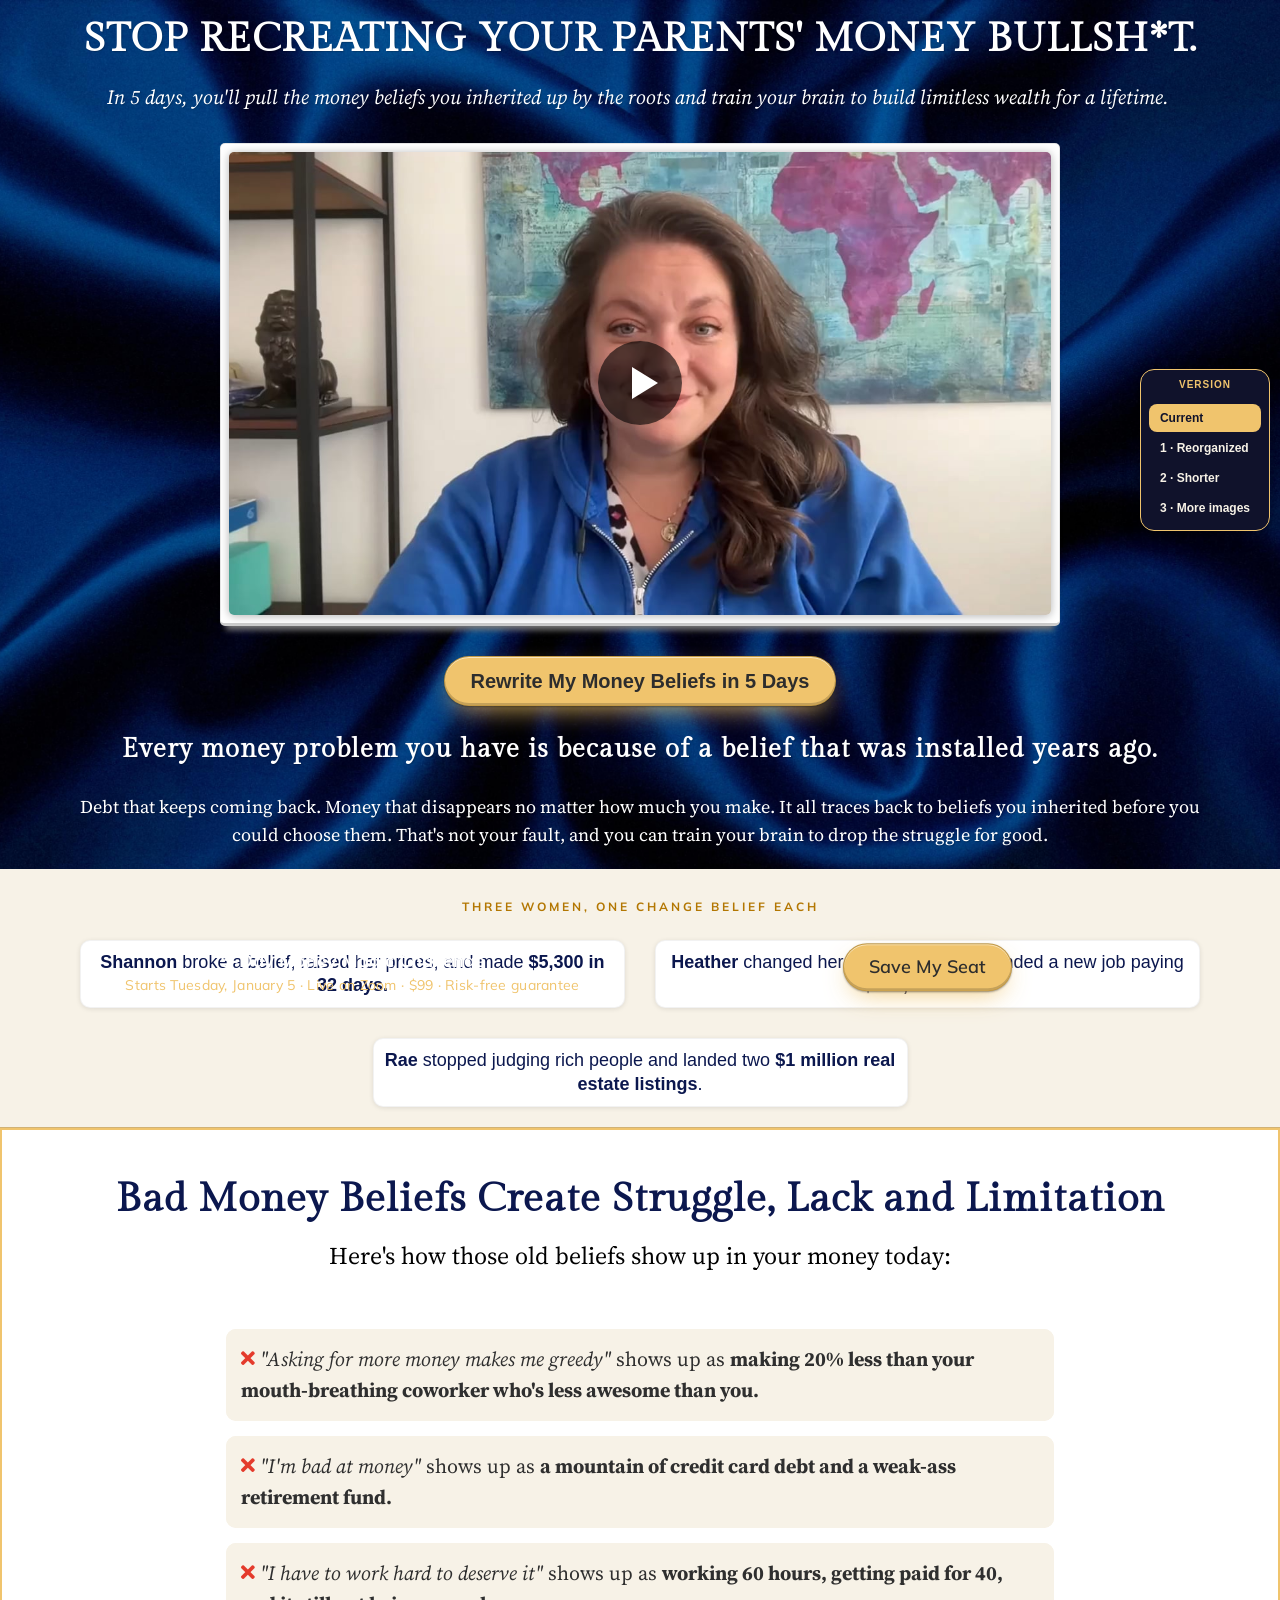
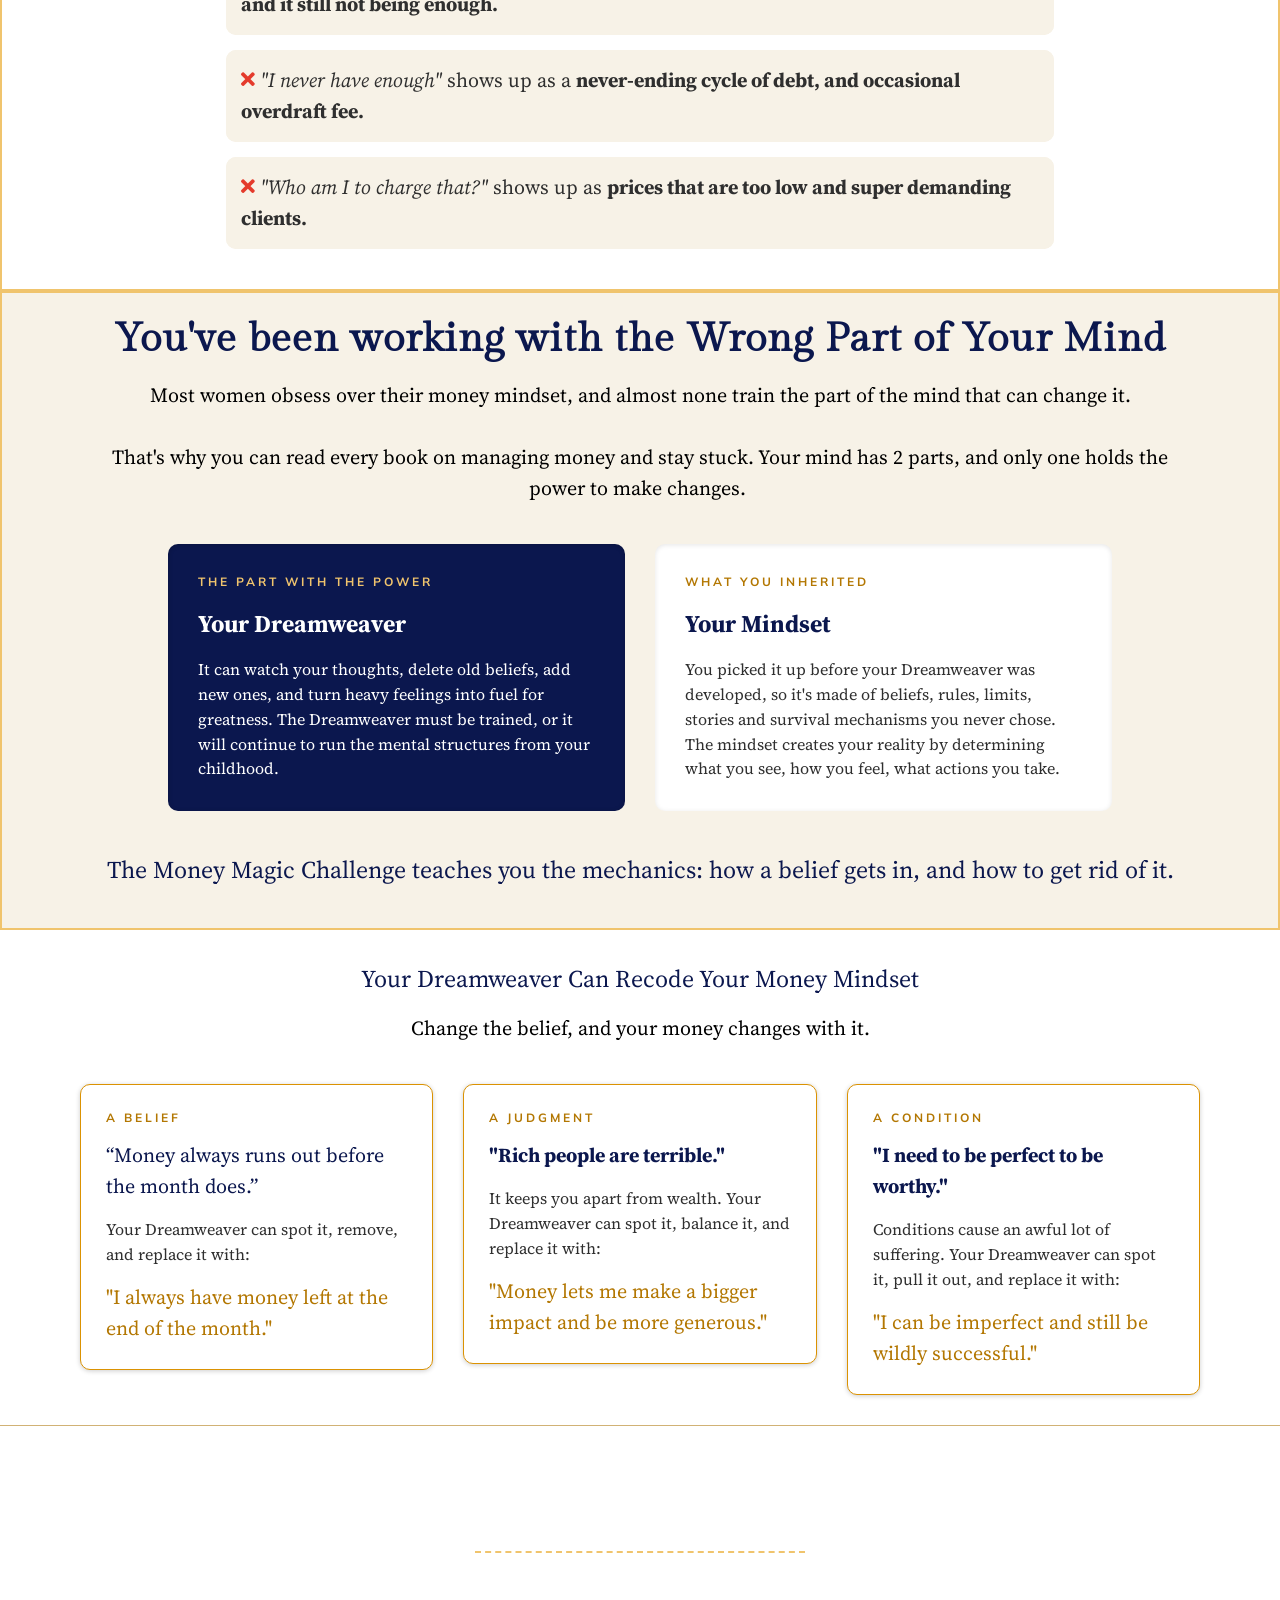
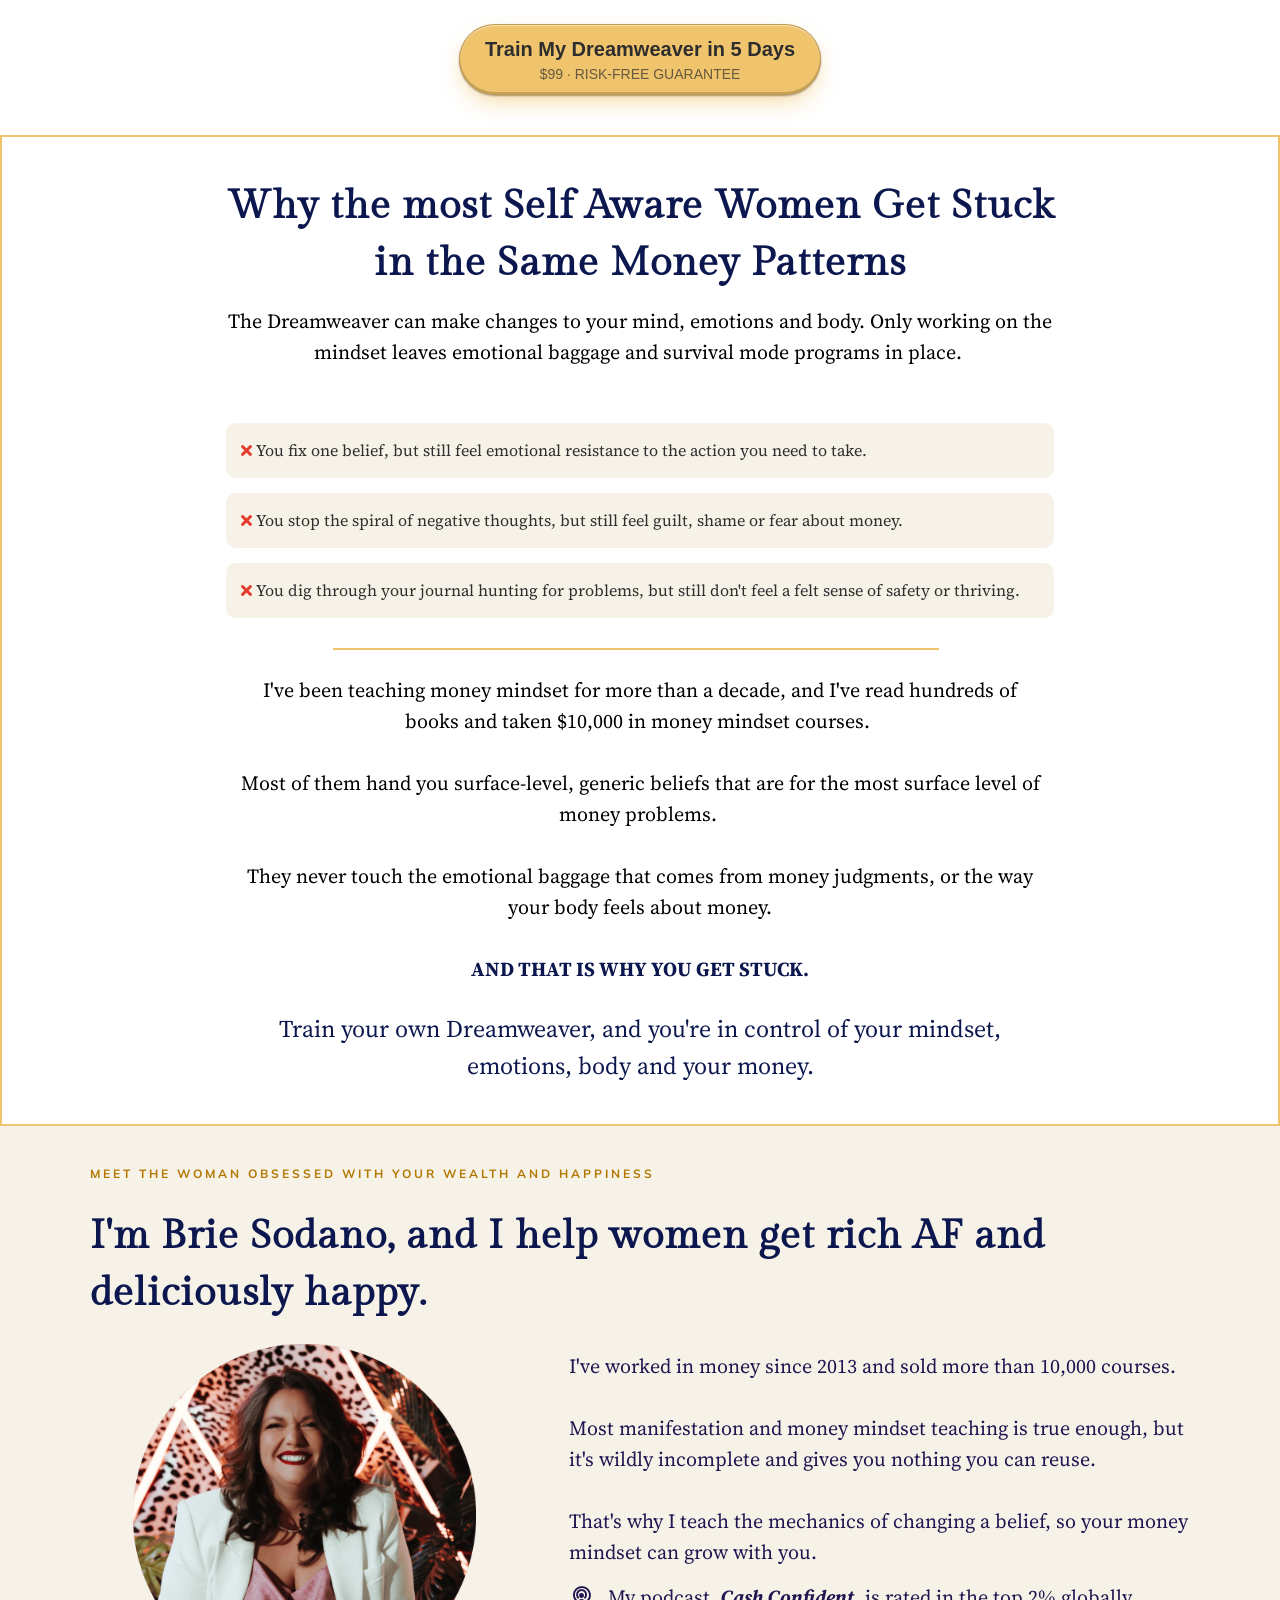
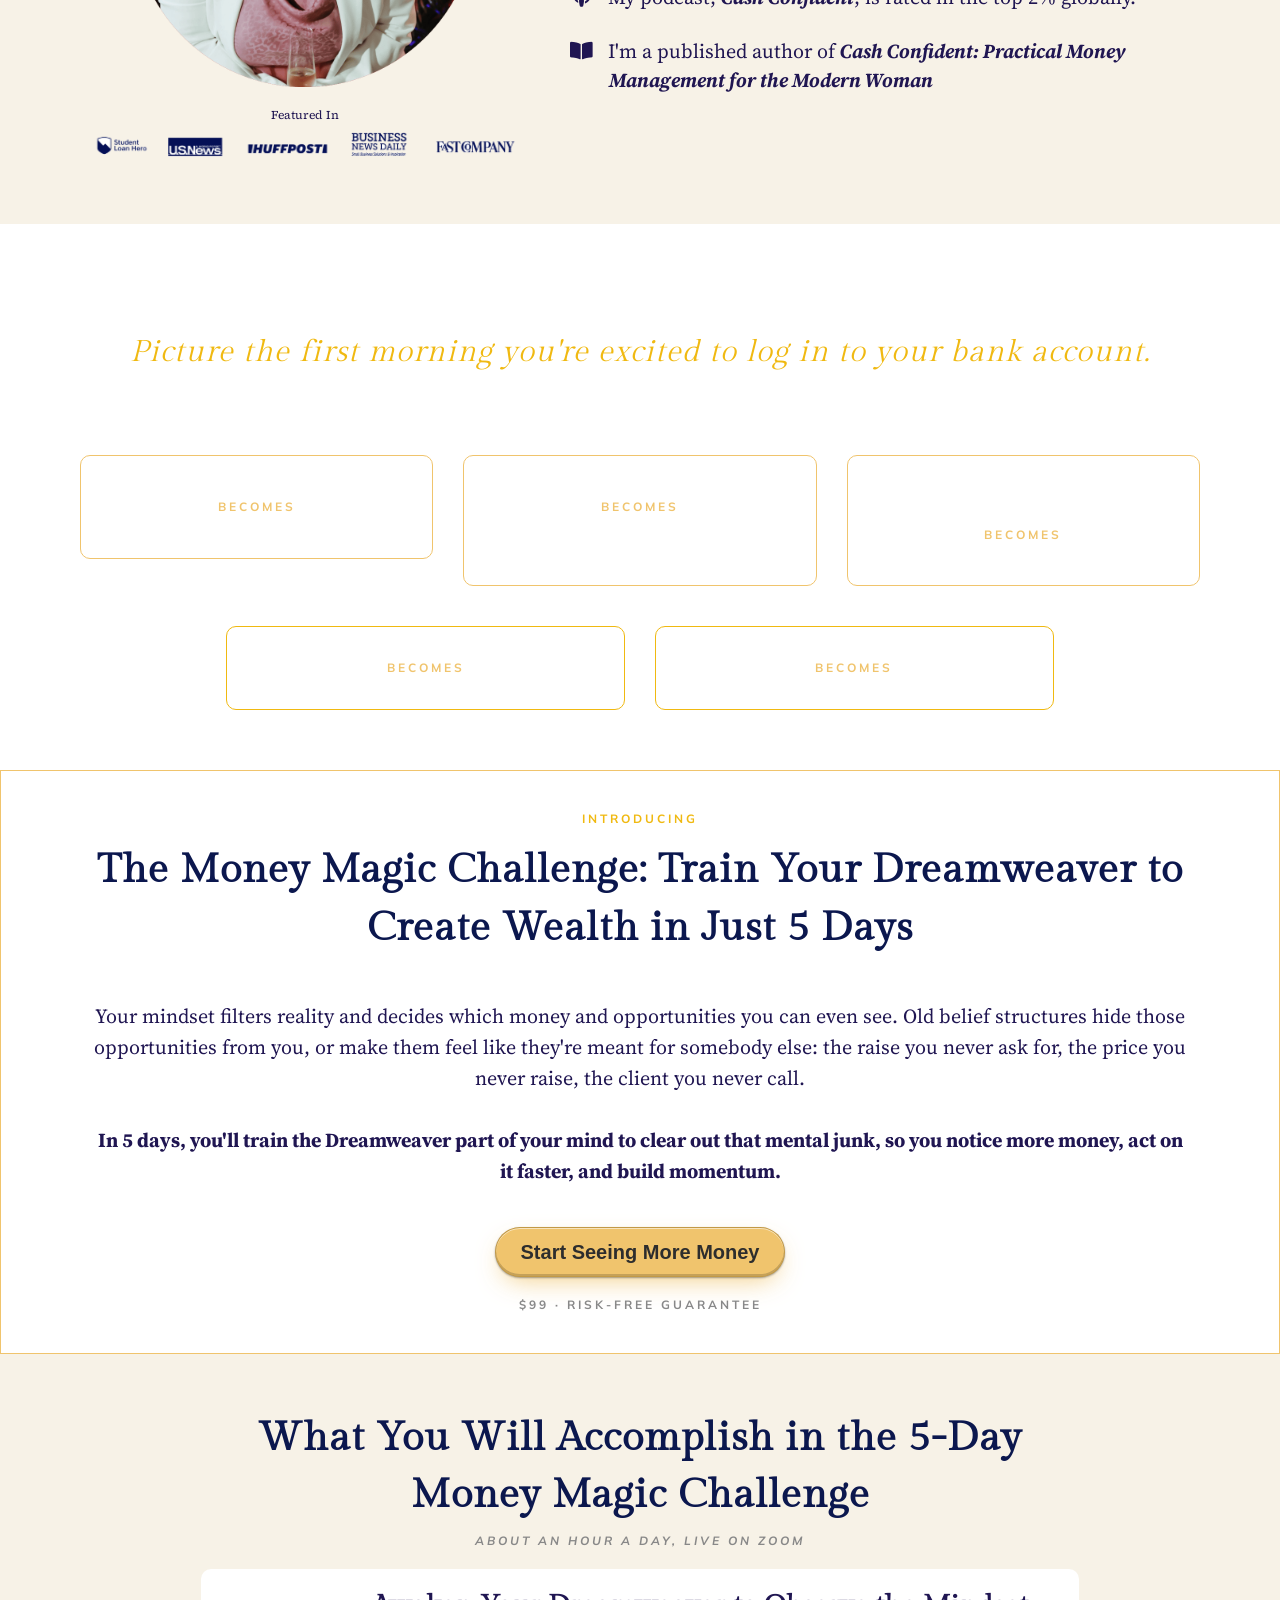
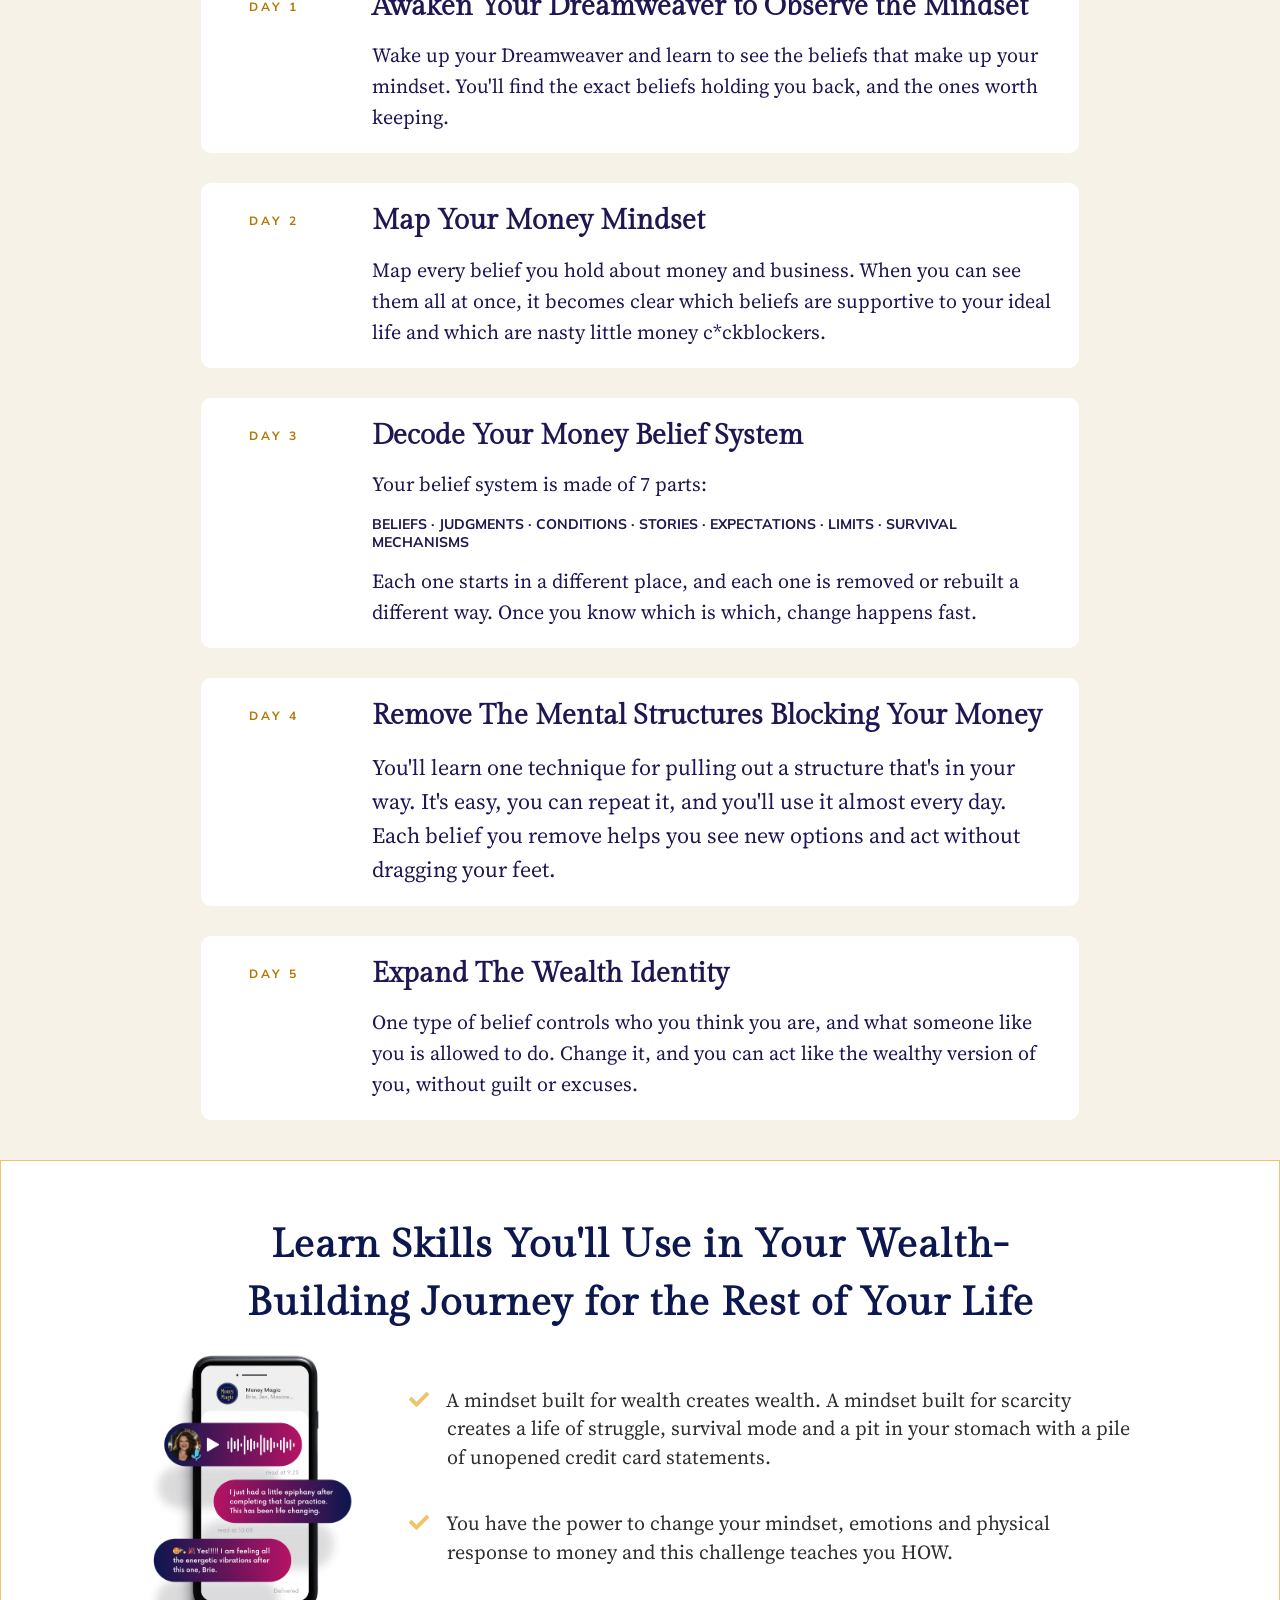
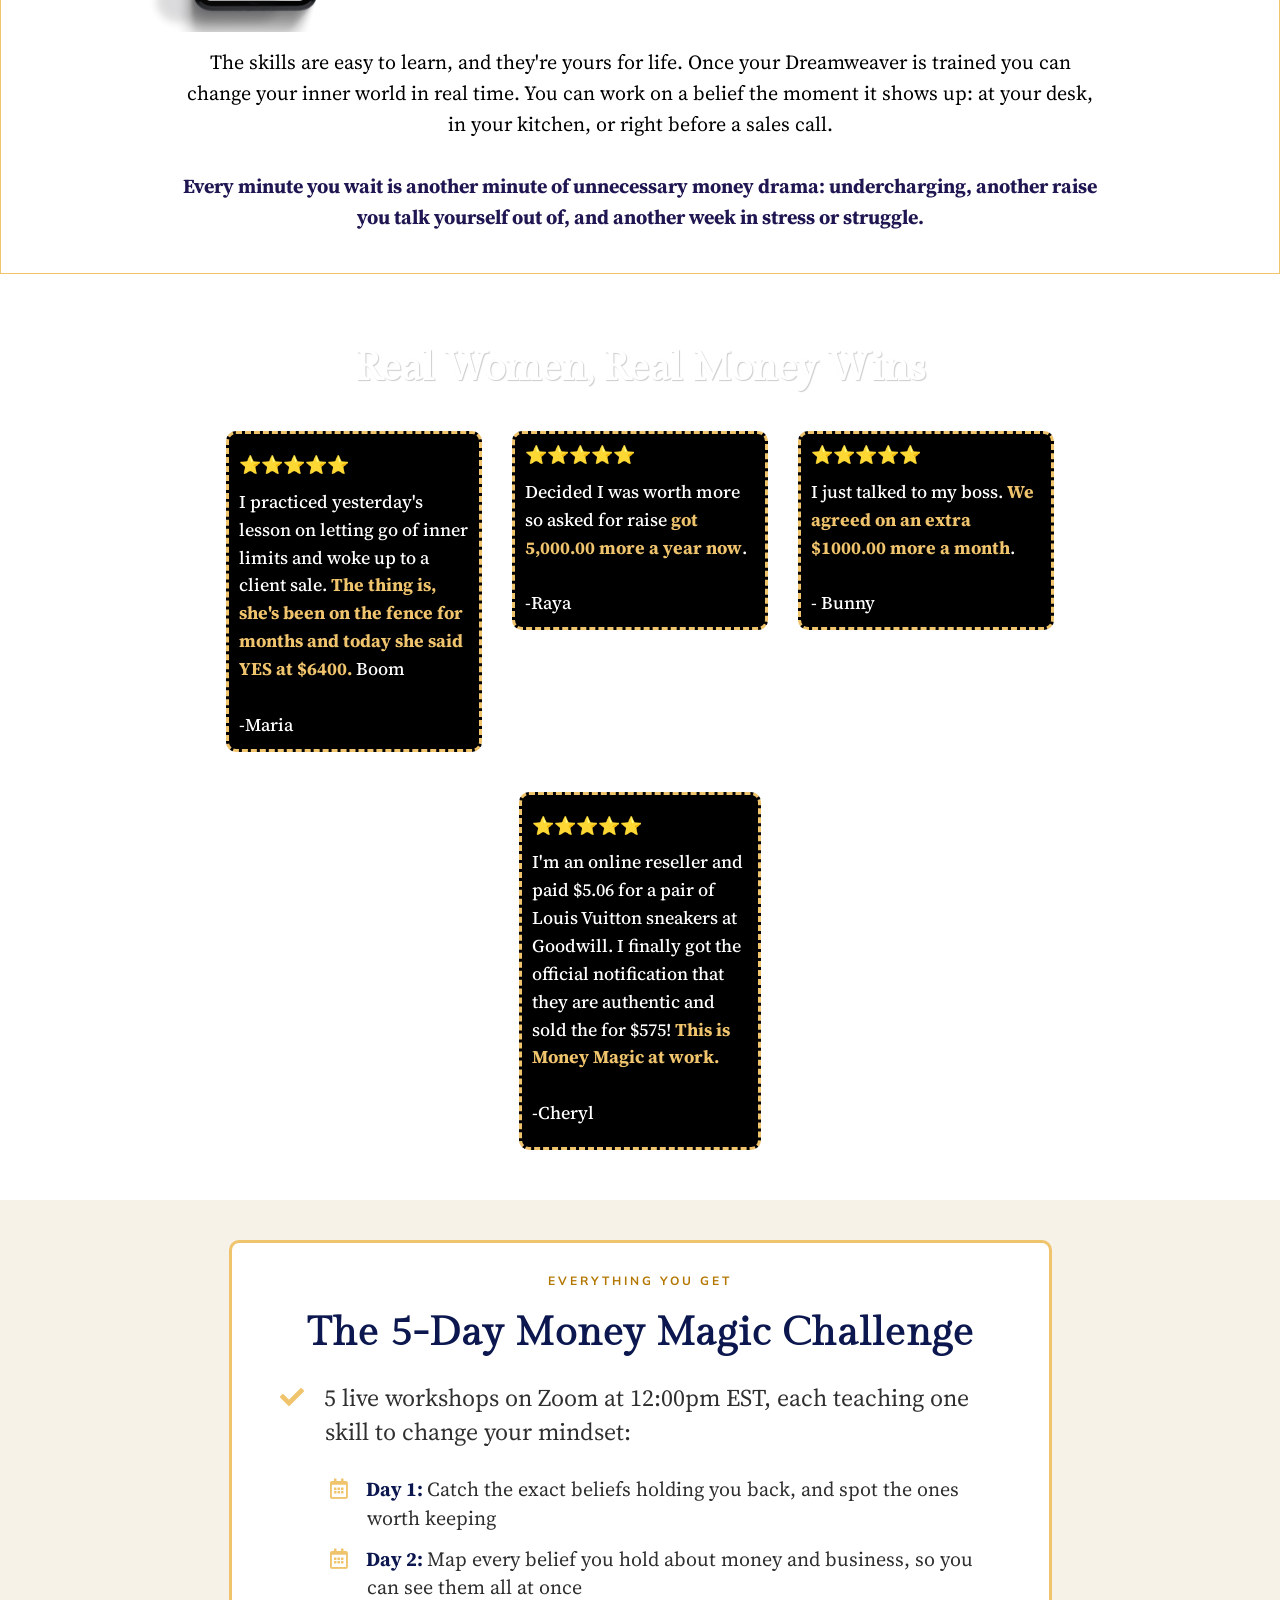
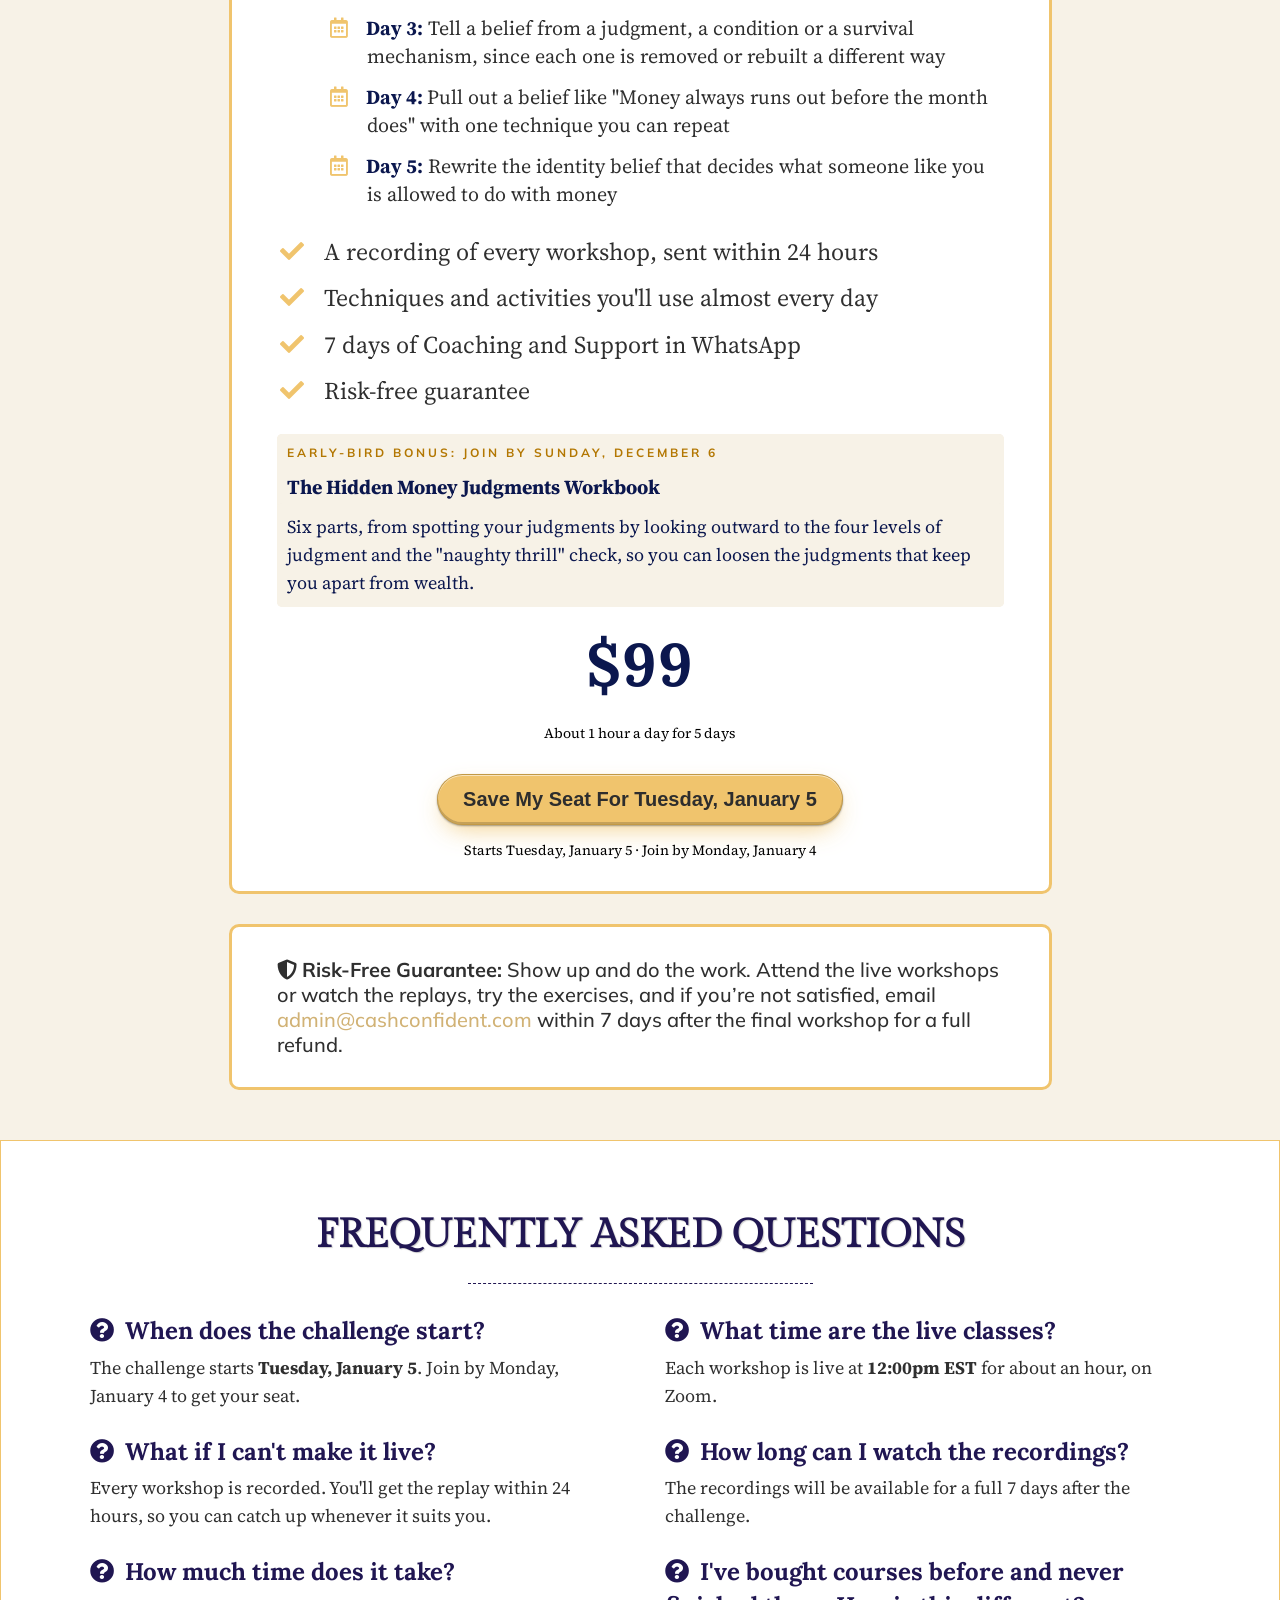
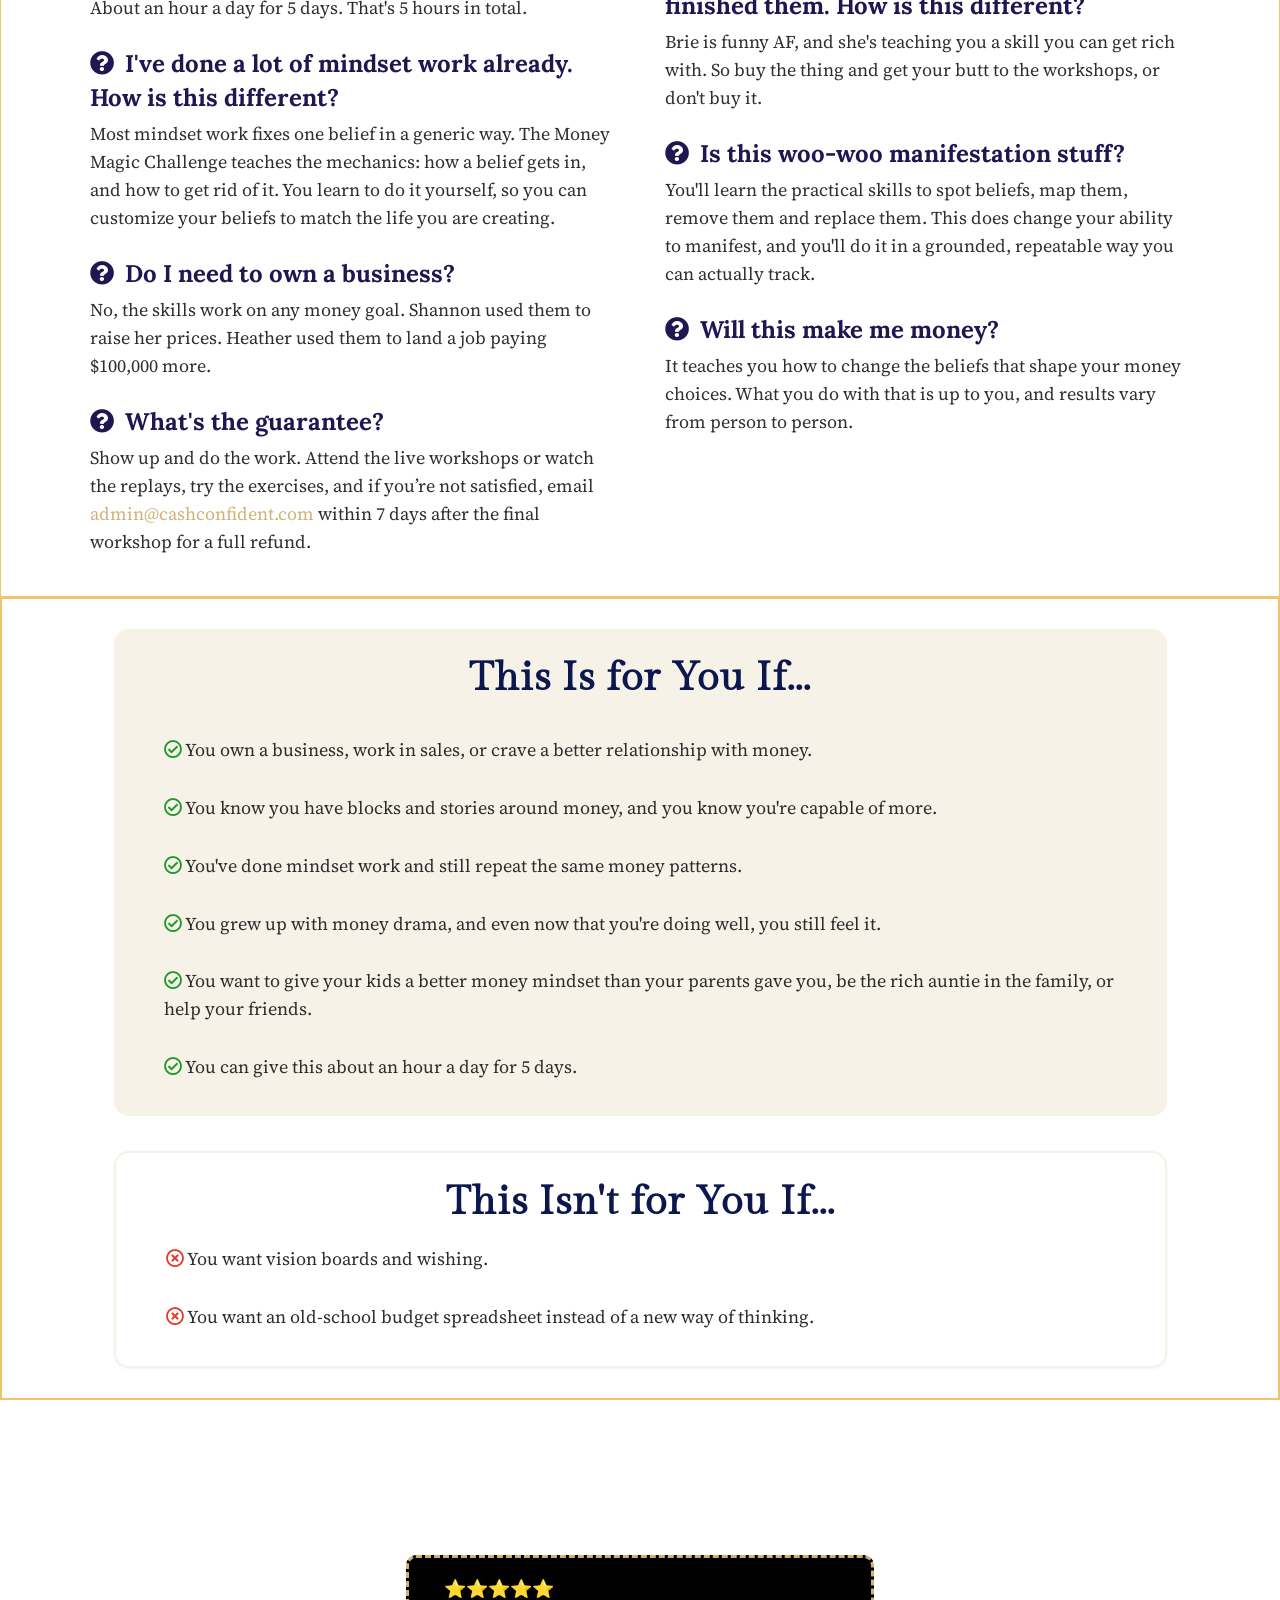
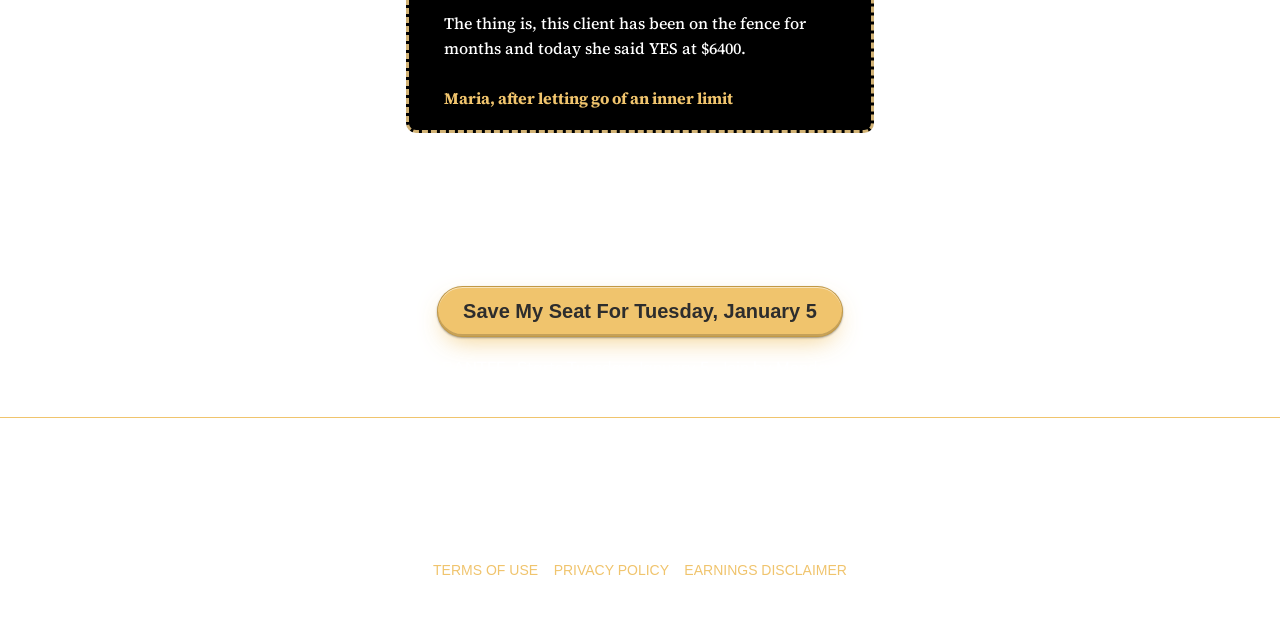
==== commit 52012c9a: "CTA buttons: four stacked shadows Co-Authored-By: Claude Opus 5.5 <noreply@anthropic.com>" ====
--- a/edited.html
+++ b/edited.html
@@ -2307,6 +2307,15 @@
 .cc-slot .what{font:400 13px/1.35 Mulish,Arial,sans-serif;color:#e8e4d8;max-width:260px}
 .cc-slot.cc-wide{max-width:560px;margin:18px auto}
 .cc-lav-slot{margin-bottom:12px}
+/* CTA buttons: four stacked shadows (Kubow playbook) - top light, bottom edge, contact shadow, glow in the button's own gold */
+.elButton, .cc-cta{
+  border:1px solid rgba(138,100,22,.45) !important;
+  box-shadow:inset 0 1px 0 rgba(255,255,255,.55), inset 0 -2px 0 rgba(0,0,0,.18), 0 1px 2px rgba(0,0,0,.35), 0 10px 26px -8px rgba(240,196,109,.85) !important;
+  transition:transform .1s ease, box-shadow .1s ease !important;
+}
+.elButton:hover, .cc-cta:hover{transform:translateY(-1px)}
+.elButton:active, .cc-cta:active{transform:translateY(1px);box-shadow:inset 0 2px 4px rgba(0,0,0,.3) !important}
+@media (prefers-reduced-motion:reduce){.elButton:hover, .cc-cta:hover{transform:none}}
 .cc-dayx{display:grid !important;grid-template-columns:84px minmax(0,1fr);gap:22px;align-items:start;background:#fff !important;border:1px solid #e2d8c3 !important;border-radius:14px !important;box-shadow:0 6px 18px rgba(32,22,82,.06) !important;padding:24px 26px !important;max-width:860px;margin-left:auto !important;margin-right:auto !important}
 .cc-dayx > *{min-width:0}
 .cc-dayx::before,.cc-dayx::after{content:none !important;display:none !important}
